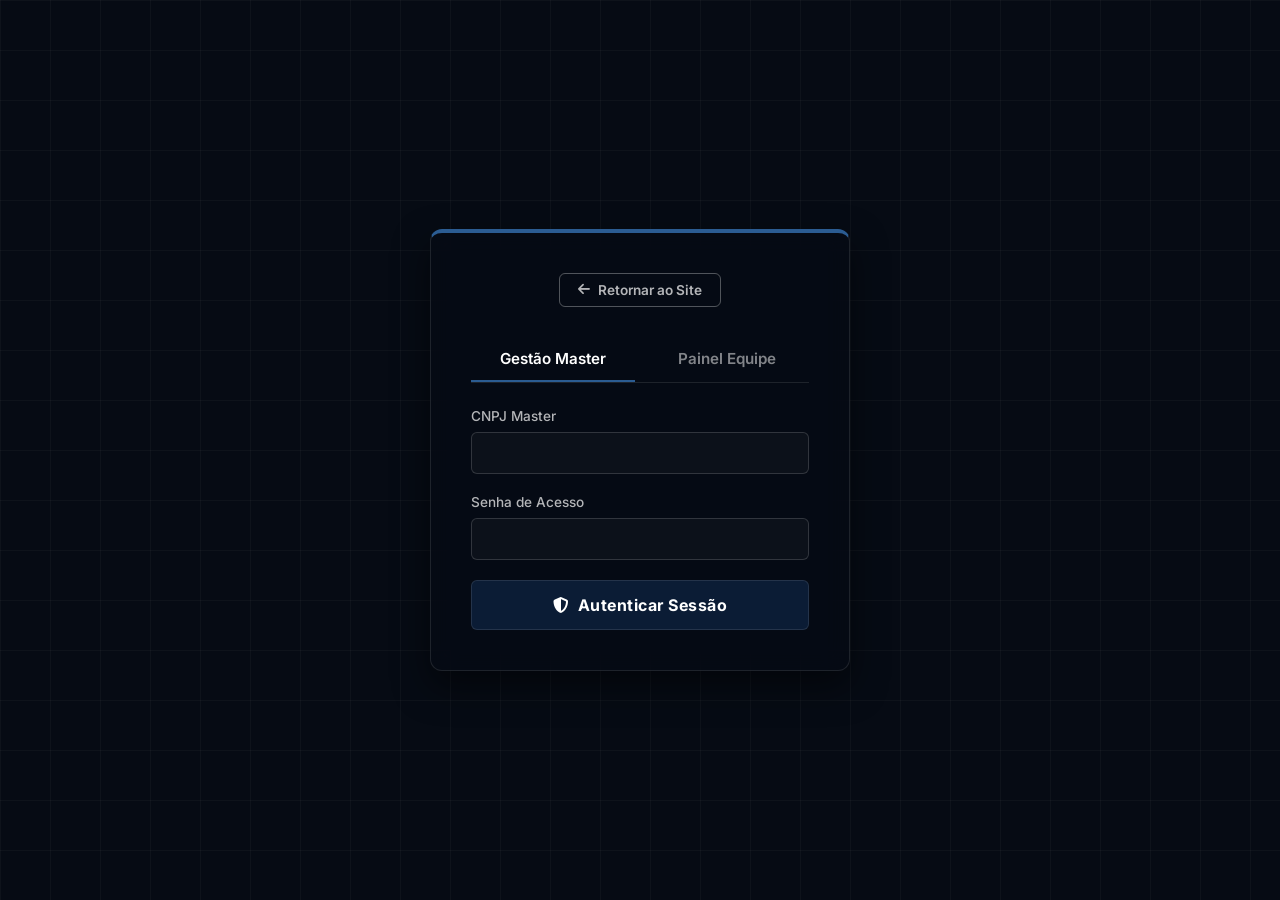
==== admin - Copia.html @ 4b3efcf8 "feat: atualização e blindagem por empresa_id" ====
<!DOCTYPE html>
<html lang="pt-BR">
<head>
    <meta charset="UTF-8">
    <meta name="viewport" content="width=device-width, initial-scale=1.0">
    <title>SaaS Callinfo Tecnologia - ERP Painel</title>
    
    
    <!-- Tipografia Corporativa -->
    <link rel="preconnect" href="https://fonts.googleapis.com">
    <link rel="preconnect" href="https://fonts.gstatic.com" crossorigin>
    <link href="https://fonts.googleapis.com/css2?family=Montserrat:wght@500;600;700&family=Inter:wght@400;500;600&display=swap" rel="stylesheet">
    <link rel="stylesheet" href="https://cdnjs.cloudflare.com/ajax/libs/font-awesome/6.4.0/css/all.min.css">
    
    <script>
        window.onerror = function(msg, url, line) {
            console.error("Erro Javascript (Linha " + line + "): " + msg);
        };
    </script>
    
    <script src="https://cdn.jsdelivr.net/npm/@supabase/supabase-js@2"></script>

    <style>
        :root { 
            /* Cores Padrão - Podem ser sobrescritas pelo Tema Master */
            --azul-profundo: #060b14; 
            --azul-marca: #0b1c35; 
            --azul-sutil: #2b5c92; 
            --fundo-site: #f4f7f6; 
            --texto-principal: #1e293b;
            --texto-secundario: #64748b;
            --borda: 1px solid rgba(11, 28, 53, 0.1);
            --sucesso: #10b981;
            --erro: #ef4444;
            --transicao: all 0.3s ease;
        }
        
        * { margin: 0; padding: 0; box-sizing: border-box; font-family: 'Inter', sans-serif; }
        body { background-color: var(--fundo-site); color: var(--texto-principal); height: 100vh; overflow: hidden; }
        h1, h2, h3, h4, .menu-abas button { font-family: 'Montserrat', sans-serif; }

        /* ================= MOUSE PERSONALIZADO ================= */
        body { cursor: url('data:image/svg+xml;utf8,<svg xmlns="http://www.w3.org/2000/svg" width="20" height="20" viewBox="0 0 24 24" fill="%230b1c35" stroke="%23ffffff" stroke-width="1.5" stroke-linecap="round" stroke-linejoin="round"><path d="M13 2L3 14h9l-1 8 10-12h-9l1-8z"/></svg>'), auto; }
        a, button, select, input[type="file"], .item-lista, .kanban-card, .obra-header, .section-header, .drop-zone, input[type="checkbox"], input[type="radio"], input[type="range"]::-webkit-slider-thumb { cursor: url('data:image/svg+xml;utf8,<svg xmlns="http://www.w3.org/2000/svg" width="20" height="20" viewBox="0 0 24 24" fill="%232b5c92" stroke="%23ffffff" stroke-width="1.5" stroke-linecap="round" stroke-linejoin="round"><path d="M13 2L3 14h9l-1 8 10-12h-9l1-8z"/></svg>'), pointer !important; }

        /* ================= TELA DE LOGIN ================= */
        #telaLogin { display: flex; justify-content: center; align-items: center; height: 100vh; width: 100vw; position: relative; overflow: hidden; background-color: var(--azul-profundo); }
        .global-bg { position: absolute; top: 0; left: 0; width: 100%; height: 100%; background-image: url('https://images.unsplash.com/photo-1581092160562-40aa08e78837?q=80&w=2070&auto=format&fit=crop'); background-size: cover; background-position: center; opacity: 0.18; mix-blend-mode: luminosity; z-index: 1; }
        .circuit-overlay { position: absolute; top: 0; left: 0; width: 100%; height: 100%; pointer-events: none; z-index: 2; background-image: linear-gradient(rgba(255, 255, 255, 0.03) 1px, transparent 1px), linear-gradient(90deg, rgba(255, 255, 255, 0.03) 1px, transparent 1px); background-size: 50px 50px; }
        .login-container { background: rgba(6, 11, 20, 0.85); backdrop-filter: blur(12px); -webkit-backdrop-filter: blur(12px); padding: 40px; border-radius: 12px; border-top: 4px solid var(--azul-sutil); width: 100%; max-width: 420px; text-align: center; color: #fff; box-shadow: 0 15px 35px rgba(0,0,0,0.5); z-index: 10; border-left: 1px solid rgba(255,255,255,0.1); border-right: 1px solid rgba(255,255,255,0.1); border-bottom: 1px solid rgba(255,255,255,0.1); }
        .tipo-acesso { display: flex; gap: 10px; margin-bottom: 25px; border-bottom: 1px solid rgba(255,255,255,0.1); }
        .tipo-acesso button { flex: 1; padding: 12px; border: none; background: transparent; color: rgba(255,255,255,0.5); cursor: pointer; font-weight: 600; transition: var(--transicao); font-size: 0.95rem; border-bottom: 2px solid transparent; }
        .tipo-acesso button:hover { color: #fff; }
        .tipo-acesso button.ativo { color: #fff; border-bottom-color: var(--azul-sutil); }
        .input-group { margin-bottom: 20px; text-align: left; }
        .input-group label { display: block; margin-bottom: 8px; font-size: 0.85rem; color: rgba(255,255,255,0.7); font-weight: 500;}
        .input-group input { width: 100%; padding: 12px 15px; border-radius: 6px; border: 1px solid rgba(255,255,255,0.15); background: rgba(255,255,255,0.03); color: #fff; transition: var(--transicao); }
        .input-group input:focus { outline: none; border-color: var(--azul-sutil); background: rgba(255,255,255,0.08); box-shadow: 0 0 0 3px rgba(43, 92, 146, 0.2); }
        .btn-entrar { width: 100%; padding: 14px; background: var(--azul-marca); color: #fff; border: 1px solid rgba(255,255,255,0.1); border-radius: 6px; font-weight: 700; cursor: pointer; transition: var(--transicao); display: flex; justify-content: center; align-items: center; gap: 8px; font-size: 1rem; letter-spacing: 0.5px;}
        .btn-entrar:hover { background: var(--azul-sutil); transform: translateY(-2px); box-shadow: 0 6px 20px rgba(43, 92, 146, 0.3); }
        #mensagemErroLogin { color: #fca5a5; font-size: 0.9rem; margin-top: 15px; display: none; font-weight: 600; background: rgba(239, 68, 68, 0.1); padding: 10px; border-radius: 6px; border: 1px solid rgba(239, 68, 68, 0.2); }

        /* ================= SIDEBAR PREMIUM VERTICAL ================= */
        #telaPainel { display: none; height: 100vh; width: 100vw; background-color: var(--fundo-site); }
        aside { width: 320px; background: var(--azul-marca); color: #fff; display: flex; flex-direction: column; z-index: 10; box-shadow: 4px 0 15px rgba(0,0,0,0.05); transition: width 0.3s ease; position: relative; overflow-y: auto; overflow-x: hidden; }
        #sidebarAdmin.encolhida { width: 60px !important; padding: 20px 5px !important; }
        #sidebarAdmin.encolhida .logo-area img, #sidebarAdmin.encolhida .logo-area p, #sidebarAdmin.encolhida .logo-area button, #sidebarAdmin.encolhida .txt-menu, #sidebarAdmin.encolhida .btn-sair-admin span { display: none !important; }
        #sidebarAdmin.encolhida .item-menu { padding: 12px; justify-content: center; }
        #btnToggleSidebar { position: absolute; top: 15px; right: -15px; background: var(--azul-sutil); color: #fff; border: none; border-radius: 50%; width: 30px; height: 30px; cursor: pointer; z-index: 1000; display: flex; justify-content: center; align-items: center; box-shadow: 0 2px 5px rgba(0,0,0,0.2); transition: var(--transicao); }
        #btnToggleSidebar:hover { background: var(--azul-profundo); transform: scale(1.1); }
        
        .logo-area { padding: 30px 20px 20px 20px; text-align: center; border-bottom: 1px solid rgba(255,255,255,0.05); }
        .menu-abas { display: flex; flex-direction: column; gap: 8px; padding: 20px 15px; background: transparent; flex: 1; }
        .item-menu { display: flex; flex-direction: row; align-items: center; justify-content: flex-start; gap: 15px; padding: 12px 18px; color: rgba(255,255,255,0.6); background: transparent; border-radius: 8px; border: none; font-weight: 500; font-size: 0.9rem; text-decoration: none; transition: all 0.3s ease; cursor: pointer;}
        .item-menu i { font-size: 1.2rem; width: 25px; text-align: center; }
        .item-menu:hover { color: #fff; background: rgba(255,255,255,0.05); transform: translateX(5px); }
        .item-menu.ativa { color: #fff; background: linear-gradient(90deg, rgba(6, 182, 212, 0.1) 0%, transparent 100%); border-left: 4px solid #06b6d4; border-radius: 0 8px 8px 0; }
        
        .rodape-aside { padding: 20px 15px; border-top: 1px solid rgba(255,255,255,0.05); text-align: center; }
        .btn-sair-admin { background: rgba(239, 68, 68, 0.1); border: 1px solid rgba(239, 68, 68, 0.2); color: #fca5a5; padding: 10px 15px; font-size: 0.85rem; border-radius: 8px; transition: var(--transicao); font-weight: 600; width: 100%; display: flex; justify-content: center; align-items: center; gap: 8px; cursor: pointer; }
        .btn-sair-admin:hover { background: var(--erro); color: #fff; border-color: var(--erro); }

        /* ================= CONTEÚDO PRINCIPAL ================= */
        main { transition: margin-left 0.3s ease; flex: 1; padding: 25px; overflow-y: auto; display: flex; flex-direction: column; background: var(--fundo-site); }
        main.expandido { margin-left: 0px !important; width: calc(100% - 60px) !important; }
        .painel-conteudo { display: none; max-width: 100%; margin: 0 auto; width: 100%; animation: fadeIn 0.4s ease; }
        .card-box { background: #fff; border: var(--borda); border-radius: 8px; padding: 25px; margin-bottom: 25px; box-shadow: 0 4px 10px rgba(0,0,0,0.02); }
        .card-accordion { background: #fff; border: var(--borda); border-radius: 8px; margin-bottom: 15px; box-shadow: 0 4px 10px rgba(0,0,0,0.02); overflow: hidden; transition: var(--transicao); }
        .section-header { padding: 18px 20px; display: flex; justify-content: space-between; align-items: center; background: #fff; transition: var(--transicao); }
        .section-header:hover { background: #f8fafc; }
        .section-content { padding: 0 20px 20px 20px; display: none; border-top: 1px solid #e2e8f0; margin-top: 5px; padding-top: 20px; }
        .form-group { margin-bottom: 15px; }
        .form-group label { display: block; font-weight: 600; color: var(--azul-marca); margin-bottom: 5px; font-size: 0.85rem; }
        .form-group input, .form-group select, .form-group textarea { width: 100%; padding: 10px; border: 1px solid #cbd5e1; border-radius: 6px; font-size: 0.9rem; background: #f8fafc; transition: var(--transicao); }
        .form-group input:focus, .form-group select:focus, .form-group textarea:focus { border-color: var(--azul-sutil); outline: none; background: #fff; box-shadow: 0 0 0 3px rgba(43,92,146,0.1); }
        .btn-acao { background: var(--azul-marca); color: #fff; border: none; padding: 8px 14px; border-radius: 6px; font-weight: 600; display: inline-flex; align-items: center; justify-content: center; gap: 6px; transition: var(--transicao); font-size: 0.85rem; cursor: pointer; }
        .btn-acao:hover { background: var(--azul-sutil); transform: translateY(-1px); box-shadow: 0 3px 8px rgba(43,92,146,0.2); }
        .linha-form { display: flex; gap: 15px; }
        .linha-form .form-group { flex: 1; }
        .btn-novo-cliente { background: var(--sucesso); width: auto; border: none; padding: 10px 20px; color: #fff; font-weight: 600; font-size: 0.9rem; border-radius: 6px; transition: var(--transicao); display: flex; justify-content: center; align-items: center; gap: 8px; cursor: pointer; }
        .btn-novo-cliente:hover { background: #059669; transform: translateY(-2px); box-shadow: 0 4px 10px rgba(16,185,129,0.2); }

        /* ================= TELA INICIAL SAAS ================= */
        .saas-hero { background: linear-gradient(135deg, #060b14 0%, #0b1c35 100%), linear-gradient(rgba(6, 182, 212, 0.03) 1px, transparent 1px), linear-gradient(90deg, rgba(6, 182, 212, 0.03) 1px, transparent 1px); background-size: 100% 100%, 40px 40px, 40px 40px; border-radius: 12px; padding: 70px 20px; text-align: center; position: relative; overflow: hidden; box-shadow: 0 15px 40px rgba(0,0,0,0.4); border: 1px solid rgba(255, 255, 255, 0.05); }
        .circuit-container { display: flex; align-items: center; justify-content: center; gap: 15px; margin-bottom: 40px; flex-wrap: wrap; }
        .marca-box { background: rgba(255, 255, 255, 0.015); border: 1px solid rgba(255, 255, 255, 0.08); padding: 35px 20px; border-radius: 16px; color: #fff; width: 240px; z-index: 2; backdrop-filter: blur(15px); -webkit-backdrop-filter: blur(15px); box-shadow: 0 8px 32px 0 rgba(0, 0, 0, 0.2); transition: all 0.4s cubic-bezier(0.175, 0.885, 0.32, 1.275); }
        .marca-box:hover { transform: translateY(-8px) scale(1.02); background: rgba(255, 255, 255, 0.03); border-color: rgba(255, 255, 255, 0.15); }
        .marca-callinfo { background: rgba(6, 182, 212, 0.02); border-color: rgba(6, 182, 212, 0.15); box-shadow: 0 8px 32px 0 rgba(6, 182, 212, 0.1); }
        .marca-callinfo:hover { box-shadow: 0 12px 40px 0 rgba(6, 182, 212, 0.25); border-color: rgba(6, 182, 212, 0.4); }
        .logo-animada { transition: transform 0.4s ease, filter 0.4s ease; }
        .marca-box:hover .logo-animada { transform: scale(1.1); }
        .conexoes { position: relative; width: 180px; height: 80px; display: flex; flex-direction: column; justify-content: space-evenly; }
        .linha-circuito { width: 100%; height: 1px; background: rgba(6, 182, 212, 0.1); position: relative; }
        .linha-circuito::after { content: ''; position: absolute; top: -1px; left: -50px; width: 60px; height: 3px; background: linear-gradient(90deg, transparent, #06b6d4, #fff); border-radius: 50%; animation: circuitoMove 2s infinite linear; box-shadow: 0 0 12px 2px rgba(6, 182, 212, 0.9); z-index: 1; }
        .linha-circuito:nth-child(1)::after { animation-duration: 2.2s; animation-delay: 0s; }
        .linha-circuito:nth-child(2)::after { animation-duration: 1.7s; animation-delay: 0.8s; }
        .linha-circuito:nth-child(3)::after { animation-duration: 2.6s; animation-delay: 1.3s; }
        .linha-circuito:nth-child(4)::after { animation-duration: 2.2s; animation-delay: 0.3s; }
        .linha-circuito:nth-child(5)::after { animation-duration: 1.7s; animation-delay: 0.5s; }
        .linha-circuito:nth-child(6)::after { animation-duration: 2.6s; animation-delay: 1.0s; }
        @keyframes circuitoMove { 0% { left: -80px; opacity: 0; } 10% { opacity: 1; } 90% { opacity: 1; } 100% { left: 100%; opacity: 0; } }
        .saas-title { color: white; font-size: 2.2rem; margin-top: 25px; font-weight: 700; letter-spacing: -0.5px; text-shadow: 0 4px 15px rgba(0,0,0,0.5); }
        .saas-subtitle { color: #94a3b8; font-size: 1.1rem; margin-top: 15px; max-width: 600px; margin-inline: auto; line-height: 1.6; }

        /* ================= MÓDULOS & TILES ================= */
        .painel-modulos { display: none; max-width: 1200px; margin: 0 auto; width: 100%; animation: fadeIn 0.4s ease; }
        .titulo-modulo { color: var(--azul-marca); font-size: 1.5rem; margin-bottom: 25px; border-bottom: 2px solid #e2e8f0; padding-bottom: 10px; display: flex; align-items: center; gap: 10px; }
        .grid-tiles { display: grid; grid-template-columns: repeat(auto-fill, minmax(250px, 1fr)); gap: 20px; }
        .tile-btn { background: linear-gradient(145deg, #ffffff, #f8fafc); border: 1px solid #cbd5e1; border-radius: 12px; padding: 30px 20px; display: flex; flex-direction: column; align-items: center; justify-content: center; text-align: center; gap: 15px; cursor: pointer; transition: all 0.3s cubic-bezier(0.25, 0.8, 0.25, 1); box-shadow: 0 4px 6px rgba(0,0,0,0.02); text-decoration: none; color: var(--texto-principal); }
        .tile-btn:hover { transform: translateY(-5px); box-shadow: 0 10px 20px rgba(11, 28, 53, 0.1); border-color: var(--azul-sutil); background: #fff; }
        .tile-icone { width: 60px; height: 60px; background: rgba(43, 92, 146, 0.1); color: var(--azul-marca); border-radius: 16px; display: flex; align-items: center; justify-content: center; font-size: 2rem; transition: var(--transicao); }
        .tile-btn:hover .tile-icone { background: var(--azul-marca); color: #fff; transform: scale(1.1); }
        .tile-titulo { font-size: 1.05rem; font-weight: 700; color: var(--azul-marca); margin-bottom: 5px; }
        .tile-desc { font-size: 0.8rem; color: var(--texto-secundario); font-weight: 500; line-height: 1.3; }
        
        .toolbar-pesquisa { display: flex; gap: 15px; background: #fff; padding: 20px; border-radius: 8px; border: var(--borda); margin-bottom: 20px; align-items: center; box-shadow: 0 2px 10px rgba(0,0,0,0.02); flex-wrap: wrap; }
        .toolbar-pesquisa input { flex: 1; min-width: 250px; padding: 12px 15px; border: 1px solid #cbd5e1; border-radius: 6px; font-size: 0.95rem; outline: none; transition: var(--transicao); }
        .toolbar-pesquisa input:focus { border-color: var(--azul-sutil); box-shadow: 0 0 0 3px rgba(43,92,146,0.1); }
        .item-cliente-central:hover { transform: translateY(-3px); box-shadow: 0 6px 15px rgba(0,0,0,0.05); }

        /* ================= PCP KANBAN OTIMIZADO ================= */
        .pcp-toolbar { display: flex; justify-content: space-between; align-items: center; margin-bottom: 15px; flex-wrap: wrap; gap: 10px; }
        .board-pcp { display: flex; gap: 12px; overflow-x: auto; padding-bottom: 15px; min-height: 72vh; justify-content: space-between; }
        .coluna-pcp { background: rgba(0,0,0,0.02); border: 2px dashed #cbd5e1; border-radius: 6px; flex: 1; min-width: 200px; max-width: 250px; display: flex; flex-direction: column; transition: var(--transicao); }
        .coluna-pcp.drag-over { background: rgba(43, 92, 146, 0.08); border-color: var(--azul-sutil); }
        .coluna-header { padding: 10px 12px; font-weight: 700; text-align: center; border-bottom: 2px solid #cbd5e1; font-size: 0.85rem; display: flex; justify-content: space-between; align-items: center; background: #fff; border-radius: 6px 6px 0 0; }
        .coluna-body { padding: 10px; flex: 1; display: flex; flex-direction: column; gap: 8px; overflow-y: auto; }
        .card-op { background: #fff; border: 1px solid #e2e8f0; border-left: 4px solid var(--azul-marca); padding: 10px 12px; border-radius: 6px; box-shadow: 0 2px 4px rgba(0,0,0,0.03); cursor: grab; transition: transform 0.2s, box-shadow 0.2s; }
        .card-op:hover { transform: translateY(-2px); box-shadow: 0 4px 8px rgba(0,0,0,0.08); }
        .card-op:active { cursor: grabbing; transform: scale(1.02); }
        .card-op h5 { color: var(--azul-marca); font-size: 0.88rem; margin-bottom: 4px; line-height: 1.2; }
        .card-op p { font-size: 0.75rem; color: var(--texto-secundario); margin-bottom: 3px; display: flex; align-items: center; gap: 5px; }
        
        /* MODO TV */
        body.modo-tv-ativo aside { display: none !important; }
        body.modo-tv-ativo main { margin-left: 0 !important; width: 100% !important; padding: 15px !important; background: #0b1329 !important; color: #fff !important; }
        body.modo-tv-ativo .board-pcp { min-height: 88vh; }
        body.modo-tv-ativo h2, body.modo-tv-ativo p { color: #f8fafc !important; }
        body.modo-tv-ativo .coluna-pcp { background: rgba(255,255,255,0.03); border-color: rgba(255,255,255,0.12); }
        body.modo-tv-ativo .coluna-header { color: #fff; background: #131f3d; border-bottom-color: rgba(255,255,255,0.2); }
        body.modo-tv-ativo .card-op { background: #1e293b; border-color: #334155; }
        body.modo-tv-ativo .card-op h5 { color: #fff; }
        body.modo-tv-ativo .card-op p { color: #94a3b8; }

        /* DASHBOARD KANBAN GENÉRICO */
        .filtro-kanban-box { background: #fff; border: var(--borda); padding: 15px; border-radius: 8px; display: flex; gap: 15px; margin-top: 12px; margin-bottom: 20px; flex-wrap: wrap; box-shadow: 0 2px 5px rgba(0,0,0,0.02); }
        .kanban-board { display: flex; gap: 20px; flex: 1; overflow-x: auto; padding-bottom: 15px; }
        .kanban-col { background: #f8fafc; border-radius: 8px; width: 32%; min-width: 280px; display: flex; flex-direction: column; border: var(--borda); }
        .kanban-header { padding: 12px; font-weight: 700; border-radius: 8px 8px 0 0; text-align: center; font-size: 0.95rem; display: flex; justify-content: center; align-items: center; gap: 8px; }
        .col-orcamento .kanban-header { background: #e2e8f0; color: var(--texto-secundario); border-bottom: 2px solid #cbd5e1; }
        .col-andamento .kanban-header { background: rgba(43, 92, 146, 0.1); color: var(--azul-sutil); border-bottom: 2px solid var(--azul-sutil); }
        .col-concluido .kanban-header { background: rgba(16, 185, 129, 0.1); color: var(--sucesso); border-bottom: 2px solid var(--sucesso); }
        .kanban-body { padding: 12px; flex: 1; overflow-y: auto; display: flex; flex-direction: column; gap: 10px; }
        .kanban-card { background: #fff; border-radius: 6px; padding: 14px; box-shadow: 0 2px 4px rgba(0,0,0,0.04); border: var(--borda); transition: var(--transicao); border-left: 3px solid transparent; }
        .kanban-card:hover { transform: translateY(-2px); box-shadow: 0 4px 8px rgba(0,0,0,0.08); }
        .col-orcamento .kanban-card:hover { border-left-color: #94a3b8; }
        .col-andamento .kanban-card:hover { border-left-color: var(--azul-sutil); }
        .col-concluido .kanban-card:hover { border-left-color: var(--sucesso); }
        .kanban-card h4 { color: var(--azul-marca); font-size: 0.95rem; margin-bottom: 6px; line-height: 1.3; }
        .kanban-card p { font-size: 0.8rem; color: var(--texto-secundario); margin-bottom: 10px; font-weight: 500; }
        .progress-bar-bg { background: #e2e8f0; border-radius: 10px; height: 5px; width: 100%; overflow: hidden; }
        .progress-bar-fill { height: 100%; border-radius: 10px; transition: width 0.5s ease; }
        .col-andamento .progress-bar-fill { background: linear-gradient(90deg, var(--azul-sutil), var(--azul-marca)); }
        .col-concluido .progress-bar-fill { background: var(--sucesso); }

        /* OUTROS ELEMENTOS */
        .doc-card { border: var(--borda); padding: 14px; border-radius: 8px; display: flex; justify-content: space-between; align-items: center; background: #fff; margin-bottom: 10px; transition: var(--transicao); }
        .doc-card:hover { border-color: var(--azul-sutil); box-shadow: 0 4px 10px rgba(0,0,0,0.03); }
        .box-acoes-doc { display: flex; gap: 6px; align-items: center; }
        .btn-acao-doc { background: transparent; border: none; font-size: 1rem; transition: var(--transicao); padding: 8px; border-radius: 6px; display: flex; align-items: center; justify-content: center; }
        .btn-wpp { color: #25D366; background: rgba(37, 211, 102, 0.1); }
        .btn-edit { color: var(--azul-sutil); background: rgba(43, 92, 146, 0.1); }
        .btn-del { color: var(--erro); background: rgba(239, 68, 68, 0.1); }
        .drop-zone { border: 2px dashed #cbd5e1; border-radius: 8px; padding: 30px 15px; text-align: center; background-color: #f8fafc; transition: var(--transicao); position: relative; }
        .drop-zone:hover, .drop-zone.dragover { border-color: var(--azul-sutil); background-color: #f1f5f9; }
        .drop-zone input[type="file"] { position: absolute; width: 100%; height: 100%; top: 0; left: 0; opacity: 0; z-index: 10; cursor: pointer; }
        .nome-arquivo-drop { margin-top: 10px; font-weight: 600; color: var(--azul-marca); font-size: 0.85rem; }
        .ticket-card { background: #fff; border: var(--borda); border-radius: 8px; padding: 20px; margin-bottom: 12px; box-shadow: 0 2px 6px rgba(0,0,0,0.02); display: flex; justify-content: space-between; align-items: flex-start; transition: var(--transicao); }
        .ticket-card:hover { border-color: var(--azul-sutil); box-shadow: 0 4px 12px rgba(0,0,0,0.05); }
        .ticket-aberto { border-left: 4px solid var(--azul-sutil); }
        .ticket-respondido { border-left: 4px solid var(--sucesso); opacity: 0.9; }
        .badge-ticket { padding: 3px 10px; border-radius: 12px; font-size: 0.7rem; font-weight: 700; color: #fff; letter-spacing: 0.5px; text-transform: uppercase; }
        .obra-accordion { margin-bottom: 10px; border: var(--borda); border-radius: 6px; background: #fff; overflow: hidden; transition: var(--transicao); }
        .obra-header { padding: 14px 16px; display: flex; justify-content: space-between; align-items: center; background: #f8fafc; transition: var(--transicao); }
        .obra-header:hover { background: #f1f5f9; }
        .obra-header h4 { margin: 0; color: var(--azul-marca); font-size: 0.95rem; }
        .obra-header-right { display: flex; align-items: center; gap: 12px; color: var(--texto-secundario); font-weight: 600; font-size: 0.85rem; }
        .obra-content { padding: 20px; border-top: var(--borda); display: none; background: #fff; }
        input[type=range] { -webkit-appearance: none; width: 100%; background: transparent; }
        input[type=range]::-webkit-slider-thumb { -webkit-appearance: none; height: 18px; width: 18px; border-radius: 50%; background: var(--azul-marca); margin-top: -6px; box-shadow: 0 2px 4px rgba(0,0,0,0.2); transition: 0.2s; }
        input[type=range]::-webkit-slider-runnable-track { width: 100%; height: 6px; background: #e2e8f0; border-radius: 4px; }
        .check-permissao { display: flex; align-items: center; gap: 10px; padding: 8px 0; border-bottom: 1px dashed #cbd5e1; color: var(--texto-principal); font-size: 0.88rem; }
        .check-permissao input { width: 16px; height: 16px; accent-color: var(--azul-marca); }
        
        #toastNotificacao { position: fixed; bottom: 30px; right: -400px; background: #0f172a; color: #fff; padding: 16px 24px; border-radius: 8px; box-shadow: 0 10px 30px rgba(0,0,0,0.3); transition: right 0.5s cubic-bezier(0.68, -0.55, 0.265, 1.55); z-index: 9999; display: flex; align-items: center; gap: 15px; border-left: 4px solid var(--sucesso); font-weight: 500; font-size: 0.95rem; }
        #toastNotificacao.mostrar { right: 30px; }

        .checklist-item { background: #f8fafc; border: 1px solid #cbd5e1; border-radius: 8px; padding: 15px; margin-bottom: 12px; }
        .checklist-header { display: flex; justify-content: space-between; align-items: center; margin-bottom: 12px; border-bottom: 1px dashed #cbd5e1; padding-bottom: 10px; }
        .checklist-header h5 { color: var(--azul-marca); font-size: 1rem; margin: 0; }
        .checklist-status { padding: 6px 10px; border-radius: 6px; border: 1px solid #cbd5e1; outline: none; font-weight: 600; font-size: 0.85rem; }
        .checklist-status.pendente { background: #f1f5f9; color: var(--texto-secundario); }
        .checklist-status.andamento { background: rgba(43, 92, 146, 0.1); color: var(--azul-sutil); border-color: var(--azul-sutil); }
        .checklist-status.concluido { background: rgba(16, 185, 129, 0.1); color: var(--sucesso); border-color: var(--sucesso); }
        .checklist-datas-grid { display: grid; grid-template-columns: 1fr 1fr; gap: 15px; }
        .box-data { background: #fff; padding: 10px; border-radius: 6px; border: 1px solid #e2e8f0; }
        .box-data label { display: block; font-size: 0.75rem; color: var(--texto-secundario); font-weight: 700; margin-bottom: 5px; text-transform: uppercase; }
        .linha-data-input { display: flex; align-items: center; gap: 8px; margin-bottom: 5px; }
        .linha-data-input input[type="date"] { flex: 1; padding: 6px; border: 1px solid #cbd5e1; border-radius: 4px; font-size: 0.8rem; }
        .linha-data-input span { font-size: 0.75rem; font-weight: 600; width: 35px; color: var(--azul-marca); }

        @keyframes fadeIn { from { opacity: 0; transform: translateY(10px); } to { opacity: 1; transform: translateY(0); } }

        @media (max-width: 768px) {
            #telaPainel { flex-direction: column; }
            aside { width: 100% !important; height: auto; max-height: 50vh; z-index: 1000; box-shadow: 0 4px 15px rgba(0,0,0,0.1); }
            #sidebarAdmin.encolhida { height: 60px !important; width: 100% !important; padding: 10px 15px !important; flex-direction: row; align-items: center; justify-content: space-between; }
            #sidebarAdmin.encolhida .logo-area { display: block !important; padding: 0; border: none; text-align: left; }
            #sidebarAdmin.encolhida .logo-area img { max-width: 100px; margin: 0; }
            #sidebarAdmin.encolhida .menu-abas, #sidebarAdmin.encolhida .rodape-aside { display: none !important; }
            #btnToggleSidebar { top: 15px; right: 15px; transform: rotate(-90deg); }
            #sidebarAdmin.encolhida #btnToggleSidebar { transform: rotate(90deg); top: 15px; right: 15px; }
            main { padding: 15px !important; width: 100% !important; margin-left: 0 !important; }
            .section-header { flex-direction: column; align-items: flex-start; gap: 10px; padding: 12px; }
            .linha-form { flex-direction: column; gap: 10px; }
            .form-group { width: 100%; margin-bottom: 12px; }
            #boxAcoesAdmin { flex-direction: column; gap: 8px; margin-top: 15px; }
            #boxAcoesAdmin button, .btn-acao { width: 100%; justify-content: center; }
            .doc-card { flex-direction: column; align-items: flex-start; gap: 10px; }
            .box-acoes-doc { width: 100%; justify-content: space-between; margin-top: 8px; }
            .btn-acao-doc { flex: 1; padding: 10px; }
            .board-pcp { flex-direction: column; overflow-x: hidden; gap: 12px; }
            .coluna-pcp { width: 100%; max-width: 100%; min-width: 100%; }
            .kanban-board { flex-direction: column; overflow-x: hidden; gap: 12px; }
            .kanban-col { width: 100%; min-width: 100%; }
            .ticket-card { flex-direction: column; gap: 12px; }
            .ticket-card button { width: 100%; }
            .checklist-datas-grid { grid-template-columns: 1fr; }
            .checklist-header { flex-direction: column; align-items: flex-start; gap: 10px; }
            .checklist-status { width: 100%; }
        }
    </style>
</head>
<body>
    <!-- Caixa Flutuante de Erros -->
<div id="toastErroGlobal" style="position: fixed; top: 20px; right: 20px; background: #ef4444; color: #fff; padding: 12px 20px; border-radius: 6px; box-shadow: 0 4px 12px rgba(0,0,0,0.15); display: none; z-index: 9999; font-size: 0.9rem; align-items: center; gap: 10px; transition: opacity 0.3s ease;">
    <i class="fa-solid fa-triangle-exclamation" style="font-size: 1.1rem;"></i>
    <span id="textoErroGlobal">Ocorreu um erro.</span>
</div>

    <!-- ================= TELA DE LOGIN ================= -->
    <div id="telaLogin">
        <div class="global-bg"></div>
        <div class="circuit-overlay"></div>
        <div class="login-container">
            <div style="display: flex; flex-direction: column; align-items: center; gap: 15px; margin-bottom: 30px;">
 <!-- Logo dinâmica controlada pelo painel Master / Banco de Dados -->
<img id="logoTelaLogin" src="" alt="Logotipo SaaS" style="max-height: 50px; display: none; margin: 0 auto 15px auto;">

<a href="index.html" style="background-color: transparent; border: 1px solid rgba(255,255,255,0.3); color: rgba(255,255,255,0.7); padding: 8px 18px; text-decoration: none; border-radius: 6px; font-size: 0.85rem; font-weight: 600; display: inline-flex; align-items: center; gap: 8px; transition: var(--transicao);" onmouseover="this.style.borderColor='var(--branco)'; this.style.color='var(--branco)';" onmouseout="this.style.borderColor='rgba(255,255,255,0.3)'; this.style.color='rgba(255,255,255,0.7)';">
    <i class="fa-solid fa-arrow-left"></i> Retornar ao Site
</a>
            </div>
            
            <div class="tipo-acesso">
                <button type="button" id="btnAcessoMestre" class="ativo" onclick="mudarModoLogin('mestre')">Gestão Master</button>
                <button type="button" id="btnAcessoEquipe" onclick="mudarModoLogin('equipe')">Painel Equipe</button>
            </div>
            
            <form id="formLogin">
                <div class="input-group" id="grupoIdentificador">
                    <label id="labelIdentificador">CNPJ Master</label>
                    <input type="text" id="inputIdentificador" required autocomplete="off">
                </div>
                <div class="input-group">
                    <label>Senha de Acesso</label>
                    <input type="password" id="inputSenha" required>
                </div>
                <button type="submit" class="btn-entrar"><i class="fa-solid fa-shield-halved"></i> Autenticar Sessão</button>
                <div id="mensagemErroLogin"><i class="fa-solid fa-triangle-exclamation"></i> Acesso negado. Credenciais inválidas.</div>
            </form>
        </div>
    </div>

    <!-- ================= PAINEL ADMIN GERAL ================= -->
    <div id="telaPainel">
        <!-- BARRA LATERAL VERTICAL PREMIUM -->
        <aside id="sidebarAdmin">
            <button id="btnToggleSidebar">
                <i class="fa-solid fa-chevron-left" id="iconeToggle"></i>
            </button>

           <div class="logo-area" style="text-align: center; padding: 15px 10px;">
    <!-- Logo centralizada -->
    <a href="#" style="text-decoration: none; display: inline-block;" onclick="abrirModulo('inicio')">
        <img src="" alt="Admin SaaS" id="logoTopoSidebar" style="max-width: 140px; max-height: 50px; object-fit: contain;  display: none; margin: 0 auto;">
    </a>
    
    <!-- Razão Social e CNPJ centralizados abaixo -->
    <div style="margin-top: 10px; line-height: 1.3;">
        <span id="razaoSocialSidebar" style="display: block; font-size: 0.85rem; font-weight: 700; color: #fff;">Carregando...</span>
        <span id="cnpjSidebar" style="display: block; font-size: 0.75rem; color: rgba(255,255,255,0.7); margin-top: 3px;"></span>
    </div>
</div>
            
            <div class="menu-abas">
                <a href="#" class="item-menu ativa" id="abaInicio" onclick="abrirModulo('inicio')">
                    <i class="fa-solid fa-house"></i>
                    <span class="txt-menu">Início</span>
                </a>
                <a href="#" class="item-menu" id="abaCadastros" onclick="abrirModulo('cadastros')">
                    <i class="fa-solid fa-folder-tree"></i>
                    <span class="txt-menu">Cadastros</span>
                </a>
                <a href="#" class="item-menu" id="abaOperacional" onclick="abrirModulo('operacional')">
                    <i class="fa-solid fa-industry"></i>
                    <span class="txt-menu">Operacional</span>
                </a>
                
                <!-- NOVOS MÓDULOS -->
                <a href="#" class="item-menu" id="abaVendas" onclick="abrirModulo('vendas')">
                    <i class="fa-solid fa-cart-shopping"></i>
                    <span class="txt-menu">Vendas</span>
                </a>
                <a href="#" class="item-menu" id="abaCompras" onclick="abrirModulo('compras')">
                    <i class="fa-solid fa-bag-shopping"></i>
                    <span class="txt-menu">Compras</span>
                </a>
                <a href="#" class="item-menu" id="abaFinanceiro" onclick="abrirModulo('financeiro')">
                    <i class="fa-solid fa-sack-dollar"></i>
                    <span class="txt-menu">Financeiro</span>
                </a>
                <a href="#" class="item-menu" id="abaRelatorios" onclick="abrirModulo('relatorios')">
                    <i class="fa-solid fa-chart-pie"></i>
                    <span class="txt-menu">Relatórios</span>
                </a>
                <a href="#" class="item-menu" id="abaAtendimento" onclick="abrirModulo('atendimento')">
                    <i class="fa-solid fa-headset"></i>
                    <span class="txt-menu">Atendimento ao cliente</span>
                </a>
                <!-- FIM NOVOS MÓDULOS -->
                <a href="#" class="item-menu" id="abaSistema" onclick="abrirModulo('sistema')">
                    <i class="fa-solid fa-gear"></i>
                    <span class="txt-menu">Sistema</span>
                </a>
            </div>
            
            <div class="rodape-aside">
                <button type="button" class="btn-sair-admin" onclick="sair()">
                    <i class="fa-solid fa-power-off"></i> <span>Encerrar Sessão</span>
                </button>
            </div>
        </aside>

        <!-- ÁREA PRINCIPAL DE CONTEÚDO (MAIN) -->
        <main>
            
            <!-- 0. PAINEL INÍCIO (SAAS DASHBOARD) -->
            <div id="painelInicio" class="painel-conteudo" style="display: block;">
                <div class="saas-hero">
                    <div class="circuit-container">
                        <div class="marca-box marca-callinfo">
                            <img src="public/SAAS.png" alt="Callinfo" class="logo-animada" style="max-height: 170px; margin-bottom: 15px; filter: drop-shadow(0 0 8px rgba(6, 182, 212, 0.6));">
                            <h3 style="margin:0; font-size:0.9rem;" id="tituloSoftware">Software Integrado</h3>
                            <p style="font-size: 1.1rem; color: #06b6d4; margin-top: 16px; font-weight: 600;"></p>
                        </div>
                        <div class="conexoes">
                            <div class="linha-circuito"></div>
                            <div class="linha-circuito"></div>
                            <div class="linha-circuito"></div>
                            <div class="linha-circuito"></div>
                            <div class="linha-circuito"></div>
                            <div class="linha-circuito"></div>
                        </div>
                     <div class="marca-box" id="boxTenantSaaS" style="text-align: center; padding: 15px 10px;">
    <!-- Logo controlada com tamanho máximo estrito para não estourar o layout -->
    <img src="" alt="Empresa Cliente" id="logoSidebarAdmin" class="logo-animada" style="max-width: 100%; max-height: 70px; width: auto; height: auto; object-fit: contain; margin-bottom: 15px; filter: drop-shadow(0 0 8px rgba(255, 255, 255, 0.3)); display: none; margin-left: auto; margin-right: auto;">
    
    <h3 style="margin:0; font-size:1.3rem;" id="nomeEmpresaSaaS">Sua Empresa</h3>
    <p style="font-size: 0.8rem; color: #94a3b8; margin-top: 5px; font-weight: 600;" id="nichoEmpresaSaaS">Gestão Corporativa</p>
</div>
                    </div>
                    
                    <h1 class="saas-title">Bem-vindo ao seu Workspace Inteligente</h1>
                    <p class="saas-subtitle">Potência, automação e gestão em tempo real. Tudo desenvolvido pela <strong>Callinfo Tecnologia</strong> para escalar a performance das suas operações.</p>
                    <p class="saas-subtitle">Acesse os módulos do sistema através do menu lateral e explore as funcionalidades disponíveis para otimizar seus processos internos.</p>
                    <p class="saas-subtitle">Para suporte ou dúvidas, entre em contato com nossa equipe de atendimento.</p> 
                    <div style="margin-top: 30px;">
                        <a href="https://wa.me/5522981063696" target="_blank" style="display: inline-flex; align-items: center; gap: 10px; background-color: #25D366; color: white; padding: 14px 28px; border-radius: 8px; text-decoration: none; font-weight: 600; font-size: 1.05rem; transition: all 0.3s ease; box-shadow: 0 4px 15px rgba(37, 211, 102, 0.2);" onmouseover="this.style.transform='translateY(-3px)'; this.style.boxShadow='0 8px 25px rgba(37, 211, 102, 0.4)';" onmouseout="this.style.transform='translateY(0)'; this.style.boxShadow='0 4px 15px rgba(37, 211, 102, 0.2)';">
                            <i class="fa-brands fa-whatsapp" style="font-size: 1.4rem;"></i> Falar com o Suporte
                        </a>
                    </div>
                    
                </div>
            </div>

            <!-- MÓDULO: CADASTROS -->
            <div id="moduloCadastros" class="painel-modulos">
                <h2 class="titulo-modulo"><i class="fa-solid fa-folder-tree"></i> Módulo de Cadastros</h2>
                <div class="grid-tiles">
                    <div class="tile-btn" onclick="abrirTelaAcao('gestaoClientes')">
                        <div class="tile-icone"><i class="fa-solid fa-users"></i></div>
                        <div>
                            <div class="tile-titulo">Pessoas / Clientes</div>
                            <div class="tile-desc">Gestão de empresas, contatos e endereços</div>
                        </div>
                    </div>
                    <!-- NOVO: PRODUTOS -->
                    <div class="tile-btn" onclick="abrirTelaAcao('gestaoProdutos')">
                        <div class="tile-icone"><i class="fa-solid fa-box-open"></i></div>
                        <div>
                            <div class="tile-titulo">Produtos e Serviços</div>
                            <div class="tile-desc">Insumos, Margem Markup e Elétrica</div>
                        </div>
                    </div>
                    <div class="tile-btn" onclick="abrirTelaAcao('gestaoEquipe')">
                        <div class="tile-icone"><i class="fa-solid fa-user-shield"></i></div>
                        <div>
                            <div class="tile-titulo">Equipe Interna</div>
                            <div class="tile-desc">Usuários, engenheiros e permissões</div>
                        </div>
                    </div>
                </div>
            </div>

          <!-- MÓDULO: OPERACIONAL -->
            <div id="moduloOperacional" class="painel-modulos">
                <h2 class="titulo-modulo"><i class="fa-solid fa-industry"></i> Módulo Operacional</h2>
                <div class="grid-tiles">
                    <!-- Botões que já existiam -->
                    <div class="tile-btn" onclick="abrirTelaAcao('fabricaPcp')">
                        <div class="tile-icone"><i class="fa-solid fa-boxes-stacked"></i></div>
                        <div>
                            <div class="tile-titulo">Chão de Fábrica (PCP)</div>
                            <div class="tile-desc">Gestão Kanban e etapas de montagem</div>
                        </div>
                    </div>
                    <div class="tile-btn" onclick="abrirTelaAcao('dashboardGeral')">
                        <div class="tile-icone"><i class="fa-solid fa-chart-gantt"></i></div>
                        <div>
                            <div class="tile-titulo">Status de Projetos</div>
                            <div class="tile-desc">Visão global e andamento das obras</div>
                        </div>
                    </div>
                    
                    <!-- NOVO BOTÃO: ETAPAS DO KANBAN -->
                    <div class="tile-btn" onclick="abrirModalConfigPCP()">
                        <div class="tile-icone"><i class="fa-solid fa-gears" style="color: #64748b;"></i></div>
                        <div>
                            <div class="tile-titulo">Etapas do Kanban</div>
                            <div class="tile-desc">Personalizar colunas e fluxo do PCP</div>
                        </div>
                    </div>
                    
                    <!-- NOVO BOTÃO: PROCESSOS DE MONTAGEM -->
                    <div class="tile-btn" onclick="abrirModalConfigProcessos()">
                        <div class="tile-icone"><i class="fa-solid fa-list-check" style="color: #64748b;"></i></div>
                        <div>
                            <div class="tile-titulo">Processos (Checklists)</div>
                            <div class="tile-desc">Configurar categorias e itens padrão</div>
                        </div>
                    </div>
                </div>
            </div>

            <!-- NOVOS MÓDULOS DE EXPANSAO (Vendas, Compras, Financeiro, Relatórios) -->
            <div id="moduloVendas" class="painel-modulos">
                <h2 class="titulo-modulo"><i class="fa-solid fa-cart-shopping"></i> Módulo de Vendas</h2>
                <div class="grid-tiles">
                    <div class="tile-btn">
                        <div class="tile-icone"><i class="fa-solid fa-file-invoice"></i></div>
                        <div>
                            <div class="tile-titulo">Orçamentos</div>
                            <div class="tile-desc">Elaboração de propostas comerciais</div>
                        </div>
                    </div>
                    <div class="tile-btn">
                        <div class="tile-icone"><i class="fa-solid fa-handshake"></i></div>
                        <div>
                            <div class="tile-titulo">Contratos</div>
                            <div class="tile-desc">Gestão de contratos e faturamento</div>
                        </div>
                    </div>
                </div>
            </div>

            <div id="moduloCompras" class="painel-modulos">
                <h2 class="titulo-modulo"><i class="fa-solid fa-bag-shopping"></i> Módulo de Compras</h2>
                <div class="grid-tiles">
                    <div class="tile-btn">
                        <div class="tile-icone"><i class="fa-solid fa-truck-fast"></i></div>
                        <div>
                            <div class="tile-titulo">Fornecedores</div>
                            <div class="tile-desc">Cadastro e homologação</div>
                        </div>
                    </div>
                    <div class="tile-btn">
                        <div class="tile-icone"><i class="fa-solid fa-clipboard-list"></i></div>
                        <div>
                            <div class="tile-titulo">Pedidos de Compra</div>
                            <div class="tile-desc">Ordens para suprimento de projetos</div>
                        </div>
                    </div>
                </div>
            </div>

            <div id="moduloFinanceiro" class="painel-modulos">
                <h2 class="titulo-modulo"><i class="fa-solid fa-sack-dollar"></i> Módulo Financeiro</h2>
                <div class="grid-tiles">
                    <div class="tile-btn">
                        <div class="tile-icone"><i class="fa-solid fa-file-invoice-dollar"></i></div>
                        <div>
                            <div class="tile-titulo">Contas a Receber</div>
                            <div class="tile-desc">Gestão de cobranças e recebimentos</div>
                        </div>
                    </div>
                    <div class="tile-btn">
                        <div class="tile-icone"><i class="fa-solid fa-money-bill-transfer"></i></div>
                        <div>
                            <div class="tile-titulo">Contas a Pagar</div>
                            <div class="tile-desc">Controle de despesas e fornecedores</div>
                        </div>
                    </div>
                </div>
            </div>

            <div id="moduloRelatorios" class="painel-modulos">
                <h2 class="titulo-modulo"><i class="fa-solid fa-chart-pie"></i> Relatórios e BI</h2>
                <div class="grid-tiles">
                    <div class="tile-btn">
                        <div class="tile-icone"><i class="fa-solid fa-chart-line"></i></div>
                        <div>
                            <div class="tile-titulo">Dashboard BI</div>
                            <div class="tile-desc">Métricas gerais da operação</div>
                        </div>
                    </div>
                </div>
            </div>
            <!-- FIM NOVOS MÓDULOS -->

            <!-- MÓDULO: SISTEMA -->
            <div id="moduloSistema" class="painel-modulos">
                <h2 class="titulo-modulo"><i class="fa-solid fa-gear"></i> Sistema e Configurações</h2>
                <div class="grid-tiles">
                    <div class="tile-btn" onclick="abrirTelaAcao('identidadeMaster')">
                        <div class="tile-icone"><i class="fa-solid fa-palette"></i></div>
                        <div>
                            <div class="tile-titulo">Identidade e Tema</div>
                            <div class="tile-desc">Personalize as cores e logotipo</div>
                        </div>
                    </div>
                    <div class="tile-btn" onclick="abrirTelaAcao('manualUso')">
                        <div class="tile-icone"><i class="fa-solid fa-book"></i></div>
                        <div>
                            <div class="tile-titulo">Manual do Sistema</div>
                            <div class="tile-desc">Guia de utilização das ferramentas</div>
                        </div>
                    </div>
                </div>
            </div>

            <!-- TELA: GESTÃO CENTRAL DE CLIENTES -->
            <div id="painelGestaoClientes" class="painel-conteudo">
                <div style="display: flex; justify-content: space-between; align-items: flex-end; margin-bottom: 20px; border-bottom: 2px solid #e2e8f0; padding-bottom: 10px; flex-wrap: wrap; gap: 15px;">
                    <div>
                        <h2 style="color: var(--azul-marca); font-size: 1.3rem;"><i class="fa-solid fa-users"></i> Gestão de Clientes</h2>
                        <p style="color: var(--texto-secundario); font-size: 0.85rem; margin-top: 3px;">Pesquise, edite ou adicione novos clientes ao sistema.</p>
                    </div>
                    <button type="button" class="btn-novo-cliente" id="btnAcessoNovoCli" onclick="abrirPainelNovoCliente()">
                        <i class="fa-solid fa-plus"></i> Novo Cliente
                    </button>
                </div>
                
                <div class="toolbar-pesquisa">
                    <i class="fa-solid fa-magnifying-glass" style="color: var(--texto-secundario);"></i>
                    <input type="text" id="inputBuscaClienteCentral" placeholder="Procurar cliente por nome ou CNPJ..." onkeyup="filtrarClientesCentral()">
                </div>
                
                <div id="listaCentralClientes" style="display: grid; grid-template-columns: repeat(auto-fill, minmax(300px, 1fr)); gap: 15px;">
                    <!-- Preenchido pelo JS -->
                </div>
            </div>

        
           <!-- NOVA TELA: PRODUTOS E SERVIÇOS (MARKUP / ELÉTRICA) -->
            <!-- NOVA TELA: PRODUTOS E SERVIÇOS (TELA CHEIA PARA EDIÇÃO) -->
            <div id="painelProdutos" class="painel-conteudo">
                
                <!-- =============== TELA 1: LISTAGEM =============== -->
                <div id="containerListaProdutos">
                    <div style="display: flex; justify-content: space-between; align-items: flex-end; margin-bottom: 20px; border-bottom: 2px solid #e2e8f0; padding-bottom: 10px; flex-wrap: wrap; gap: 15px;">
                        <div>
                            <h2 style="color: var(--azul-marca); font-size: 1.3rem;"><i class="fa-solid fa-box-open"></i> Gestão de Produtos e Serviços</h2>
                            <p style="color: var(--texto-secundario); font-size: 0.85rem; margin-top: 3px;">Controle de componentes, margem (Markup) e especificações.</p>
                        </div>
                        <button type="button" class="btn-novo-cliente" onclick="toggleFormProduto()">
                            <i class="fa-solid fa-plus"></i> Novo Produto
                        </button>
                    </div>

                    <div class="toolbar-pesquisa" style="margin-bottom: 20px;">
                        <i class="fa-solid fa-magnifying-glass" style="color: var(--texto-secundario);"></i>
                        <input type="text" id="inputBuscaProduto" placeholder="Procurar produto por nome ou categoria..." onkeyup="filtrarProdutosCentral()">
                    </div>

                    <!-- Formulário Oculto (Cadastro Rápido) -->
                    <div id="boxFormProduto" class="card-box" style="display: none; border-top: 4px solid var(--sucesso); animation: fadeIn 0.3s ease;">
                        <div style="display: flex; justify-content: space-between; align-items: center; margin-bottom: 15px; border-bottom: 1px dashed #cbd5e1; padding-bottom: 10px;">
                            <h3 style="color: var(--azul-marca); font-size: 1.1rem; margin: 0;"><i class="fa-solid fa-plus"></i> Cadastrar Novo Item</h3>
                            <button type="button" onclick="toggleFormProduto()" style="background: transparent; border: none; color: var(--erro); cursor: pointer; font-size: 1.2rem;"><i class="fa-solid fa-xmark"></i></button>
                        </div>
                        
                        <form id="formNovoProduto">
                            <div class="linha-form">
                                <div class="form-group" style="flex: 2;"><label>Nome do Produto / Serviço *</label><input type="text" id="prodNome" required></div>
                                <div class="form-group" style="flex: 1;">
                                    <label>Categoria</label>
                                    <select id="prodCategoria">
                                        <option value="Painel">Painel / Quadro</option>
                                        <option value="Componente">Componente Avulso</option>
                                        <option value="Servico">Serviço de Mão de Obra</option>
                                    </select>
                                </div>
                            </div>
                            <div style="background: #f8fafc; padding: 15px; border: 1px solid #cbd5e1; border-radius: 8px; margin-bottom: 20px; border-left: 4px solid var(--sucesso);">
                                <h4 style="color: var(--azul-marca); font-size: 0.95rem; margin-bottom: 12px;"><i class="fa-solid fa-calculator"></i> Precificação e Margem</h4>
                                <div class="linha-form">
                                    <div class="form-group"><label>Custo Base (R$)</label><input type="number" step="0.01" id="prodCusto" oninput="calcularMarkup()" required></div>
                                    <div class="form-group"><label>Markup (%)</label><input type="number" step="0.1" id="prodMarkup" oninput="calcularMarkup()" required></div>
                                    <div class="form-group"><label>Preço Venda (R$)</label><input type="number" step="0.01" id="prodPreco" readonly style="background: #e2e8f0; font-weight: bold; color: var(--azul-marca);"></div>
                                </div>
                            </div>
                            <div style="background: #f8fafc; padding: 15px; border: 1px solid #cbd5e1; border-radius: 8px; margin-bottom: 20px; border-left: 4px solid var(--azul-sutil);">
                                <h4 style="color: var(--azul-marca); font-size: 0.95rem; margin-bottom: 12px;"><i class="fa-solid fa-bolt"></i> Especificações Elétricas (Opcional)</h4>
                                <div class="linha-form">
                                    <div class="form-group"><label>Tensão (Volts)</label><input type="text" id="prodTensao"></div>
                                    <div class="form-group"><label>Corrente Máx (A)</label><input type="text" id="prodCorrente"></div>
                                    <div class="form-group"><label>Potência (W / kW)</label><input type="text" id="prodPotencia"></div>
                                </div>
                            </div>
                            <button type="submit" class="btn-acao" style="background: var(--sucesso); width: 100%; font-size: 1rem; padding: 12px;"><i class="fa-solid fa-floppy-disk"></i> Gravar no Banco de Dados</button>
                            <div style="text-align: center; margin-top: 10px;"><span id="msgNovoProduto" style="font-weight: 600;"></span></div>
                        </form>
                    </div>

                    <!-- Grade de Produtos -->
                    <div id="listaProdutosCentral" style="display: grid; grid-template-columns: repeat(auto-fill, minmax(320px, 1fr)); gap: 15px;"></div>
                </div>

                <!-- =============== TELA 2: EDIÇÃO EM TELA CHEIA (Oculta) =============== -->
                <div id="containerEdicaoProduto" style="display: none; animation: fadeIn 0.3s ease; background: transparent;">
                    <button type="button" onclick="fecharEdicaoProduto()" style="background: #fff; border: 1px solid #cbd5e1; border-radius: 6px; color: var(--texto-secundario); padding: 8px 15px; cursor: pointer; font-size: 0.9rem; margin-bottom: 20px; font-weight: 600; box-shadow: 0 2px 4px rgba(0,0,0,0.05); transition: 0.2s;">
                        <i class="fa-solid fa-arrow-left"></i> Voltar à Lista
                    </button>

                    <h3 style="color: var(--azul-marca); font-size: 1.4rem; margin-bottom: 20px; display: flex; align-items: center; gap: 10px;">
                        <i class="fa-solid fa-pen-to-square"></i> <span id="tituloEdicaoProduto">Editando Produto</span>
                    </h3>
                    <input type="hidden" id="fullEditProdId">

                    <!-- Aba 1: DADOS PRINCIPAIS -->
                    <div class="card-accordion" style="margin-bottom: 15px; border-radius: 8px; box-shadow: 0 2px 5px rgba(0,0,0,0.05);">
                        <div class="section-header" onclick="toggleMainSection('fullSubProdDados', 'fullIconSubDados')" style="cursor: pointer; padding: 15px 20px;">
                            <h5 style="margin: 0; color: var(--azul-marca); font-size: 1.05rem;"><i class="fa-solid fa-box-open"></i> Cadastro e Classificação</h5>
                            <i class="fa-solid fa-chevron-up" id="fullIconSubDados"></i> <!-- chevron-up porque começa aberto -->
                        </div>
                        
                        <div class="section-content" id="fullSubProdDados" style="display: block; background: #fff; padding: 25px; border-radius: 0 0 8px 8px;">
                            <div class="linha-form">
                                <div class="form-group" style="flex: 2;"><label>Descrição Completa do Produto</label><input type="text" id="fullEditProdNome" required></div>
                                <div class="form-group" style="flex: 1;"><label>Código SKU / Referência</label><input type="text" id="fullEditProdSku"></div>
                            </div>
                            <div class="linha-form">
                                <div class="form-group" style="flex: 1;">
                                    <label>Categoria / Tipo</label>
                                    <select id="fullEditProdCategoria">
                                        <option value="Painel">Painel / Quadro</option>
                                        <option value="Componente">Componente Avulso</option>
                                        <option value="Servico">Serviço de Mão de Obra</option>
                                    </select>
                                </div>
                                <div class="form-group" style="flex: 1;"><label>Unidade de Medida (Ex: UN, KG, MT)</label><input type="text" id="fullEditProdUnidade"></div>
                            </div>
                        </div>
                    </div>

                    <!-- Aba 2: PRECIFICAÇÃO -->
                    <div class="card-accordion" style="margin-bottom: 15px; border-radius: 8px; box-shadow: 0 2px 5px rgba(0,0,0,0.05);">
                        <div class="section-header" onclick="toggleMainSection('fullSubProdPreco', 'fullIconSubPreco')" style="cursor: pointer; padding: 15px 20px;">
                            <h5 style="margin: 0; color: var(--sucesso); font-size: 1.05rem;"><i class="fa-solid fa-calculator"></i> Precificação e Custos</h5>
                            <i class="fa-solid fa-chevron-down" id="fullIconSubPreco"></i>
                        </div>
                        <div class="section-content" id="fullSubProdPreco" style="display: none; background: #fff; padding: 25px; border-radius: 0 0 8px 8px;">
                            <div class="linha-form">
                                <div class="form-group"><label>Custo Base / Aquisição (R$)</label><input type="number" step="0.01" id="fullEditProdCusto" oninput="calcularMarkupFull()"></div>
                                <div class="form-group"><label>Markup Desejado (%)</label><input type="number" step="0.1" id="fullEditProdMarkup" oninput="calcularMarkupFull()"></div>
                                <div class="form-group"><label>Preço Final de Venda (R$)</label><input type="number" step="0.01" id="fullEditProdPreco" readonly style="background: #e2e8f0; font-weight: bold; color: var(--azul-marca); font-size: 1.1rem;"></div>
                            </div>
                        </div>
                    </div>

                    <!-- Aba 3: TRIBUTAÇÃO -->
                    <div class="card-accordion" style="margin-bottom: 15px; border-radius: 8px; box-shadow: 0 2px 5px rgba(0,0,0,0.05);">
                        <div class="section-header" onclick="toggleMainSection('fullSubProdFisc', 'fullIconSubFisc')" style="cursor: pointer; padding: 15px 20px;">
                            <h5 style="margin: 0; color: #d97706; font-size: 1.05rem;"><i class="fa-solid fa-file-invoice-dollar"></i> Tributações, NCM e CFOP</h5>
                            <i class="fa-solid fa-chevron-down" id="fullIconSubFisc"></i>
                        </div>
                        <div class="section-content" id="fullSubProdFisc" style="display: none; background: #fff; padding: 25px; border-radius: 0 0 8px 8px;">
                            <div class="linha-form">
                                <div class="form-group"><label>NCM</label><input type="text" id="fullEditProdNcm"></div>
                                <div class="form-group"><label>CEST</label><input type="text" id="fullEditProdCest"></div>
                                <div class="form-group"><label>CFOP Padrão (Saída)</label><input type="text" id="fullEditProdCfop"></div>
                                <div class="form-group"><label>Origem ICMS (0, 1, 2...)</label><input type="text" id="fullEditProdIcms"></div>
                            </div>
                        </div>
                    </div>

                    <!-- Aba 4: ENGENHARIA -->
                    <div class="card-accordion" style="margin-bottom: 25px; border-radius: 8px; box-shadow: 0 2px 5px rgba(0,0,0,0.05);">
                        <div class="section-header" onclick="toggleMainSection('fullSubProdTec', 'fullIconSubTec')" style="cursor: pointer; padding: 15px 20px;">
                            <h5 style="margin: 0; color: #3b82f6; font-size: 1.05rem;"><i class="fa-solid fa-bolt"></i> Especificações Elétricas</h5>
                            <i class="fa-solid fa-chevron-down" id="fullIconSubTec"></i>
                        </div>
                        <div class="section-content" id="fullSubProdTec" style="display: none; background: #fff; padding: 25px; border-radius: 0 0 8px 8px;">
                            <div class="linha-form">
                                <div class="form-group"><label>Tensão Nominal</label><input type="text" id="fullEditProdTensao" placeholder="Ex: 220V, 380V Trifásico"></div>
                                <div class="form-group"><label>Corrente Máxima (Amperes)</label><input type="text" id="fullEditProdCorrente" placeholder="Ex: 100A"></div>
                                <div class="form-group"><label>Potência (W ou kW)</label><input type="text" id="fullEditProdPotencia" placeholder="Ex: 15kW"></div>
                            </div>
                        </div>
                    </div>
                    <!-- Aba 5: IMAGEM DO PRODUTO -->
                    <div class="card-accordion" style="margin-bottom: 25px; border-radius: 8px; box-shadow: 0 2px 5px rgba(0,0,0,0.05);">
                        <div class="section-header" onclick="toggleMainSection('fullSubProdImg', 'fullIconSubImg')" style="cursor: pointer; padding: 15px 20px;">
                            <h5 style="margin: 0; color: #8b5cf6; font-size: 1.05rem;"><i class="fa-solid fa-image"></i> Foto / Imagem do Produto</h5>
                            <i class="fa-solid fa-chevron-down" id="fullIconSubImg"></i>
                        </div>
                        <div class="section-content" id="fullSubProdImg" style="display: none; background: #fff; padding: 25px; border-radius: 0 0 8px 8px;">
                            <div style="display: flex; gap: 20px; flex-wrap: wrap; align-items: flex-start;">
                                <!-- Caixinha de Preview da Imagem -->
                                <div id="previewImgWrapper" style="width: 130px; height: 130px; border: 2px dashed #cbd5e1; border-radius: 8px; overflow: hidden; display: flex; justify-content: center; align-items: center; background: #f8fafc; flex-shrink: 0;">
                                    <i class="fa-solid fa-image" style="color: #cbd5e1; font-size: 2.5rem;"></i>
                                </div>
                                
                                <!-- Controles de Upload e Link -->
                                <div style="flex: 1; min-width: 250px;">
                                    <div class="form-group" style="margin-bottom: 15px;">
                                        <label>Link da Imagem (URL da Internet)</label>
                                        <input type="text" id="fullEditProdImgUrl" placeholder="Cole o link aqui..." oninput="atualizarPreviewImg()">
                                    </div>
                                    <div style="display: flex; align-items: center; gap: 15px;">
                                        <span style="font-size: 0.85rem; color: var(--texto-secundario); font-weight: bold;">OU</span>
                                        <label for="uploadImgProduto" class="btn-acao" style="background: #e2e8f0; color: var(--azul-marca); padding: 8px 15px; font-size: 0.85rem; cursor: pointer; display: inline-block; border-radius: 6px; margin: 0;">
                                            <i class="fa-solid fa-upload"></i> Selecionar Imagem do Computador
                                        </label>
                                        <input type="file" id="uploadImgProduto" accept="image/*" style="display: none;" onchange="comprimirESalvarImagem(event)">
                                    </div>
                                    <p style="font-size: 0.75rem; color: var(--texto-secundario); margin-top: 10px;">
                                        O sistema comprime a imagem automaticamente para não pesar o seu banco de dados.
                                    </p>
                                </div>
                            </div>
                        </div>
                    </div>

                    <!-- BOTÕES DE AÇÃO -->
                    <div style="display: flex; gap: 15px; margin-top: 10px;">
                        <button type="button" onclick="excluirProdutoFull()" class="btn-acao" style="background: #fff; border: 1px solid var(--erro); color: var(--erro); flex: 1; font-weight: 600;"><i class="fa-solid fa-trash"></i> Apagar Produto</button>
                        <button type="button" onclick="salvarEdicaoProdutoFull()" id="btnSalvarProdFull" class="btn-acao" style="flex: 3; background: var(--sucesso); font-size: 1.1rem; padding: 15px;"><i class="fa-solid fa-check"></i> Gravar Alterações no Banco de Dados</button>
                    </div>
                </div>

            </div>

            <!-- PAINEL CADASTRAR NOVO CLIENTE -->
            <div id="painelNovoCliente" class="painel-conteudo">
                <div style="margin-bottom: 20px; border-bottom: 2px solid #e2e8f0; padding-bottom: 10px; display: flex; align-items: center; gap: 15px;">
                    <button type="button" onclick="abrirTelaAcao('gestaoClientes')" style="background:transparent; border:none; color:var(--texto-secundario); font-size:1.2rem; cursor:pointer;"><i class="fa-solid fa-arrow-left"></i></button>
                    <div>
                        <h2 style="color: var(--azul-marca); font-size: 1.3rem;"><i class="fa-solid fa-building-circle-check"></i> Cadastrar Novo Cliente</h2>
                    </div>
                </div>
                
                <div class="card-box">
                  <form id="formNovoCliente">
                        <!-- NOVO BLOCO: Tipo e Papel -->
                        <div class="linha-form" style="margin-bottom: 15px;">
                            <div class="form-group" style="flex: 1;">
                                <label>Tipo de Cadastro</label>
                                <div style="display: flex; gap: 15px; margin-top: 8px;">
                                    <label style="cursor: pointer; display: flex; align-items: center; gap: 6px;"><input type="radio" name="novoCliTipo" value="J" checked onchange="alternarMascaraNovo()"> Pessoa Jurídica</label>
                                    <label style="cursor: pointer; display: flex; align-items: center; gap: 6px;"><input type="radio" name="novoCliTipo" value="F" onchange="alternarMascaraNovo()"> Pessoa Física</label>
                                </div>
                            </div>
                            <div class="form-group" style="flex: 2;">
                                <label>Papel no Sistema</label>
                                <div style="display: flex; gap: 15px; flex-wrap: wrap; background: #f8fafc; padding: 10px 15px; border-radius: 6px; border: 1px solid #e2e8f0;">
                                    <label style="cursor: pointer; display: flex; align-items: center; gap: 6px;"><input type="checkbox" id="novoCliIsCliente" checked> Cliente</label>
                                    <label style="cursor: pointer; display: flex; align-items: center; gap: 6px;"><input type="checkbox" id="novoCliIsFornecedor"> Fornecedor</label>
                                    <label style="cursor: pointer; display: flex; align-items: center; gap: 6px;"><input type="checkbox" id="novoCliIsVendedor"> Vendedor</label>
                                    <label style="cursor: pointer; display: flex; align-items: center; gap: 6px;"><input type="checkbox" id="novoCliIsTransportadora"> Transportadora</label>
                                </div>
                            </div>
                        </div>

                        <!-- APROVEITANDO O CAMPO EXISTENTE -->
                        <div class="linha-form">
                            <div class="form-group" style="flex: 1;">
                                <label id="lblNovoCliDocumento">CNPJ *</label>
                                <div style="display: flex; gap: 8px;">
                                    <input type="text" id="novoCliCnpj" required oninput="mascaraDocumento(this)" maxlength="18" placeholder="00.000.000/0000-00">
                                    <button type="button" id="btnBuscarNovoCli" class="btn-acao" onclick="buscarDadosCNPJ('novo')" style="background: var(--azul-sutil);"><i class="fa-solid fa-magnifying-glass"></i> Puxar Dados</button>
                                </div>
                            </div>
                            <div class="form-group" style="flex: 2;"><label>Razão Social / Nome Completo *</label><input type="text" id="novoCliNome" required></div>
                        </div>
                        
                        <div class="linha-form">
                            <div class="form-group"><label>Chave de Acesso do Cliente *</label><input type="text" id="novoCliSenha" required placeholder="Senha para login"></div>
                            <div class="form-group"><label>WhatsApp</label><input type="text" id="novoCliWpp" oninput="mascaraTelefone(this)" maxlength="15" placeholder="(00) 00000-0000"></div>
                            <div class="form-group"><label>E-mail</label><input type="email" id="novoCliEmail" placeholder="contato@empresa.com"></div>
                        </div>

                        <h4 style="margin-top: 10px; margin-bottom: 15px; color: var(--azul-marca); font-size: 0.95rem; border-bottom: 1px dashed #cbd5e1; padding-bottom: 5px;"><i class="fa-solid fa-map-location-dot"></i> Endereço de Faturamento</h4>
                        
                        <div class="linha-form">
                            <div class="form-group" style="flex: 1;"><label>CEP</label><input type="text" id="novoCliCep" oninput="mascaraCEP(this)" onblur="buscarDadosCEP('novo')" maxlength="9" placeholder="00000-000"></div>
                            <div class="form-group" style="flex: 2.5;"><label>Logradouro / Endereço</label><input type="text" id="novoCliEnd"></div>
                            <div class="form-group" style="flex: 0.5;"><label>Número</label><input type="text" id="novoCliNum"></div>
                        </div>
                        <div class="linha-form">
                            <div class="form-group"><label>Bairro</label><input type="text" id="novoCliBairro"></div>
                            <div class="form-group"><label>Cidade</label><input type="text" id="novoCliCidade"></div>
                            <div class="form-group" style="flex: 0.5;"><label>UF</label><input type="text" id="novoCliUF" maxlength="2"></div>
                        </div>

                        <button type="submit" class="btn-acao" style="background: var(--sucesso); margin-top: 10px; width: 100%; font-size: 1rem; padding: 12px;"><i class="fa-solid fa-floppy-disk"></i> Registrar Novo Cliente no ERP</button>
                        <div style="text-align: center; margin-top: 10px;"><span id="msgNovoCliente" style="font-weight: 600;"></span></div>
                    </form>
                </div>
            </div>

            <!-- PAINEL GESTÃO DO CLIENTE ESPECÍFICO -->
            <div id="painelCliente" class="painel-conteudo">
                <div style="margin-bottom: 20px; display: flex; align-items: center; gap: 15px;">
                    <button type="button" onclick="abrirTelaAcao('gestaoClientes')" style="background:transparent; border:none; color:var(--texto-secundario); font-size:1.2rem; cursor:pointer;"><i class="fa-solid fa-arrow-left"></i> Voltar à Lista</button>
                </div>
                
                <!-- Acordeão: Dados da Empresa -->
                <div class="card-accordion" style="border-top: 4px solid var(--azul-sutil);">
                    <div class="section-header" onclick="toggleMainSection('secEditarCliente', 'iconeSecCli')">
                        <div style="display:flex; align-items:center; gap: 12px;">
                            <h3 style="color: var(--azul-marca); font-size: 1.1rem; margin: 0;"><i class="fa-solid fa-building-user"></i> Cadastro e Configurações</h3>
                            <span id="viewCliStatusLabel" style="font-size: 0.7rem; padding: 3px 8px; border-radius: 10px; font-weight: 700; background: var(--sucesso); color: #fff;">Ativo</span>
                        </div>
                        <div style="display:flex; align-items:center; gap:12px;">
                            <a id="btnWppDireto" href="#" target="_blank" class="btn-acao" style="background: #25D366; padding: 5px 10px; font-size: 0.75rem; display:none; margin: 0;" onclick="event.stopPropagation();">
                                <i class="fa-brands fa-whatsapp"></i> Contato
                            </a>
                            <i class="fa-solid fa-chevron-down" id="iconeSecCli"></i>
                        </div>
                    </div>
                   <div class="section-content" id="secEditarCliente">
                        <div style="margin-bottom: 20px; border-bottom: 1px solid #e2e8f0; padding-bottom: 12px;">
                            <h2 id="viewCliNome" style="color: var(--azul-marca); font-size: 1.2rem; margin-bottom: 4px;">Nome da Empresa</h2>
                            <p style="color: var(--texto-secundario); font-size: 0.85rem;">Documento: <span id="viewCliCnpj" style="font-weight:600; color:var(--texto-principal);"></span></p>
                        </div>
                        
                        <form id="formEditarCliente">
                            <div class="linha-form" style="margin-bottom: 15px;">
                                <div class="form-group" style="flex: 1;">
                                    <label>Tipo de Cadastro</label>
                                    <div style="display: flex; gap: 15px; margin-top: 8px;">
                                        <label style="cursor: pointer; display: flex; align-items: center; gap: 6px;"><input type="radio" name="editCliTipo" value="J" checked> Pessoa Jurídica</label>
                                        <label style="cursor: pointer; display: flex; align-items: center; gap: 6px;"><input type="radio" name="editCliTipo" value="F"> Pessoa Física</label>
                                    </div>
                                </div>
                                <div class="form-group" style="flex: 2;">
                                    <label>Papel no Sistema</label>
                                    <div style="display: flex; gap: 15px; flex-wrap: wrap; background: #f8fafc; padding: 10px 15px; border-radius: 6px; border: 1px solid #e2e8f0;">
                                        <label style="cursor: pointer; display: flex; align-items: center; gap: 6px;"><input type="checkbox" id="editCliIsCliente"> Cliente</label>
                                        <label style="cursor: pointer; display: flex; align-items: center; gap: 6px;"><input type="checkbox" id="editCliIsFornecedor"> Fornecedor</label>
                                        <label style="cursor: pointer; display: flex; align-items: center; gap: 6px;"><input type="checkbox" id="editCliIsVendedor"> Vendedor</label>
                                        <label style="cursor: pointer; display: flex; align-items: center; gap: 6px;"><input type="checkbox" id="editCliIsTransportadora"> Transportadora</label>
                                    </div>
                                </div>
                            </div>

                            <div class="linha-form">
                                <div class="form-group" style="flex: 1.5;"><label>Razão Social / Nome</label><input type="text" id="editCliNome" required></div>
                                <div class="form-group" style="flex: 1;"><label>Chave de Acesso</label><input type="text" id="editCliSenha" required></div>
                                <div class="form-group" style="flex: 1;">
                                    <label>Status da Conta</label>
                                    <select id="editCliStatus">
                                        <option value="ativo">Ativo (Liberado)</option>
                                        <option value="inativo">Inativo (Bloqueado)</option>
                                    </select>
                                </div>
                            </div>
                            
                            <div class="linha-form">
                                <div class="form-group"><label>WhatsApp</label><input type="text" id="editCliWpp" oninput="mascaraTelefone(this)" maxlength="15"></div>
                                <div class="form-group"><label>E-mail</label><input type="email" id="editCliEmail"></div>
                            </div>

                            <h4 style="margin-top: 5px; margin-bottom: 15px; color: var(--azul-marca); font-size: 0.9rem; border-bottom: 1px dashed #cbd5e1; padding-bottom: 5px;"><i class="fa-solid fa-map-location-dot"></i> Dados de Endereço</h4>
                            
                            <div class="linha-form">
                                <div class="form-group" style="flex: 1;"><label>CEP</label><input type="text" id="editCliCep" oninput="mascaraCEP(this)" onblur="buscarDadosCEP('edit')" maxlength="9"></div>
                                <div class="form-group" style="flex: 2.5;"><label>Logradouro / Endereço</label><input type="text" id="editCliEnd"></div>
                                <div class="form-group" style="flex: 0.5;"><label>Número</label><input type="text" id="editCliNum"></div>
                            </div>
                            <div class="linha-form">
                                <div class="form-group"><label>Bairro</label><input type="text" id="editCliBairro"></div>
                                <div class="form-group"><label>Cidade</label><input type="text" id="editCliCidade"></div>
                                <div class="form-group" style="flex: 0.5;"><label>UF</label><input type="text" id="editCliUF" maxlength="2"></div>
                            </div>

                            <div id="boxAcoesAdmin" style="display: flex; gap: 12px; margin-top: 15px;">
                                <button type="submit" class="btn-acao" style="flex: 2;"><i class="fa-solid fa-rotate"></i> Atualizar Cadastro</button>
                                <button type="button" class="btn-acao" style="background: transparent; border: 1px solid var(--erro); color: var(--erro); flex: 1;" onclick="excluirClienteAtual()">
                                    <i class="fa-solid fa-trash-can"></i> Excluir
                                </button>
                            </div>
                            <div style="text-align: center; margin-top: 10px;"><span id="msgEditCliente" style="font-weight: 600;"></span></div>
                        </form>
                    </div>
                </div>

               <!-- Acordeão: Obras -->
                <div class="card-accordion" style="border-top: 4px solid var(--sucesso);">
                    <div class="section-header" onclick="toggleMainSection('secProjetos', 'iconeSecProj')">
                        <h3 style="color: var(--azul-marca); font-size: 1.1rem; margin: 0;"><i class="fa-solid fa-helmet-safety"></i> Gestão de Projetos</h3>
                        <div style="display:flex; align-items:center; gap: 12px;">
                            <button type="button" id="btnNovaObra" class="btn-acao" onclick="event.stopPropagation(); toggleFormNovaObra();" style="background: var(--sucesso); padding: 5px 10px; font-size: 0.75rem; margin: 0;">
                                <i class="fa-solid fa-plus"></i> Novo Projeto
                            </button>
                            <i class="fa-solid fa-chevron-down" id="iconeSecProj"></i>
                        </div>
                    </div>
                    <div class="section-content" id="secProjetos">
                        
                       <!-- FORMULÁRIO EMBUTIDO DE CRIAÇÃO -->
                        <div id="formNovaObraContainer" style="display: none; background: #f8fafc; padding: 15px; border: 1px dashed #cbd5e1; border-radius: 6px; margin-bottom: 15px; border-left: 4px solid var(--sucesso); animation: fadeIn 0.3s ease;">
                            <h5 style="color: var(--azul-marca); margin-bottom: 12px; font-size: 0.95rem;"><i class="fa-solid fa-file-circle-plus"></i> Cadastrar Novo Projeto / Quadro</h5>
                            <div class="linha-form" style="margin-bottom: 12px;">
                                <div class="form-group" style="flex: 2;">
                                    <label>Nome do Quadro / Projeto *</label>
                                    <input type="text" id="novaObraNome" placeholder="Ex: Quadro de Distribuição Principal (QDP)">
                                </div>
                                <div class="form-group" style="flex: 1;">
                                    <label>Nº Orçamento (Opcional)</label>
                                    <input type="text" id="novaObraOrcamento" placeholder="Ex: ORC-2026/05">
                                </div>
                            </div>
                            <div class="linha-form" style="margin-bottom: 12px;">
                                <div class="form-group">
                                    <label><i class="fa-regular fa-calendar"></i> Data de Início</label>
                                    <input type="date" id="novaObraIni">
                                </div>
                                <div class="form-group">
                                    <label><i class="fa-solid fa-flag-checkered"></i> Previsão de Entrega</label>
                                    <input type="date" id="novaObraFim">
                                </div>
                            </div>
                            <div style="display: flex; gap: 10px; justify-content: flex-end; margin-top: 5px;">
                                <button type="button" onclick="toggleFormNovaObra()" class="btn-acao" style="background: transparent; color: var(--texto-secundario); border: 1px solid #cbd5e1; padding: 8px 15px;">Cancelar</button>
                                <button type="button" onclick="salvarNovaObraInline()" id="btnSalvarNovaObra" class="btn-acao" style="background: var(--sucesso); padding: 8px 15px;"><i class="fa-solid fa-check"></i> Criar Projeto e Enviar para o PCP</button>
                            </div>
                        </div>

                        <div id="listaObrasContainer"></div>
                    </div>
                </div>

                <!-- Acordeão: Permissões de Equipe -->
                <div class="card-accordion" id="boxVinculos" style="display: none; border-top: 4px solid #f59e0b;">
                    <div class="section-header" onclick="toggleMainSection('secPermissoes', 'iconeSecPerm')">
                        <h3 style="color: var(--azul-marca); font-size: 1.1rem; margin: 0;"><i class="fa-solid fa-users-gear"></i> Delegação de Equipe</h3>
                        <i class="fa-solid fa-chevron-down" id="iconeSecPerm"></i>
                    </div>
                    <div class="section-content" id="secPermissoes">
                        <div id="listaEquipeVinculo" style="display:flex; flex-direction:column; gap:10px;"></div>
                        <button type="button" class="btn-acao" onclick="salvarVinculos()" style="margin-top:20px; background: var(--sucesso);"><i class="fa-solid fa-check"></i> Salvar Vínculos</button>
                        <span id="msgVinculo" style="margin-left: 15px; color: var(--sucesso); font-weight: 600;"></span>
                    </div>
                </div>

                <!-- Acordeão: Upload -->
                <div class="card-accordion" id="boxUploadInteiro" style="border-top: 4px solid var(--azul-marca);">
                    <div class="section-header" onclick="toggleMainSection('secUpload', 'iconeSecUp')">
                        <h3 style="color: var(--azul-marca); font-size: 1.1rem; margin: 0;"><i class="fa-solid fa-cloud-arrow-up"></i> Enviar Arquivo ou Link Externo</h3>
                        <i class="fa-solid fa-chevron-down" id="iconeSecUp"></i>
                    </div>
                    <div class="section-content" id="secUpload">
                        <form id="formUpload">
                            <div class="form-group" style="background: #f1f5f9; padding: 12px; border-radius: 6px; border-left: 4px solid var(--azul-marca); margin-bottom: 15px;">
                                <label style="color: var(--azul-marca); margin-bottom: 6px;"><i class="fa-solid fa-link"></i> Vincular a qual Projeto / Obra? (Opcional)</label>
                                <select id="selectObraUpload" style="background: #fff; width: 100%; padding: 10px; border: 1px solid #cbd5e1; border-radius: 6px; outline: none;">
                                    <option value="">-- Arquivo Geral do Cliente (Sem vínculo) --</option>
                                </select>
                            </div>

                            <div class="form-group">
                                <label>Título do Documento ou Plataforma *</label>
                                <input type="text" id="nomeDoc" required placeholder="Ex: Projeto Elétrico As-Built">
                            </div>
                            <div style="display: flex; gap: 20px; margin-bottom: 20px; padding: 12px; background: #f8fafc; border-radius: 6px; border: 1px solid #cbd5e1;">
                                <label style="display: flex; align-items: center; gap: 6px; font-weight: 600; font-size: 0.85rem; color: var(--texto-principal);"><input type="radio" name="tipoEnvio" value="pdf" checked onchange="trocarTipoInput()" style="width:16px; height:16px;"> Enviar Arquivo PDF</label>
                                <label style="display: flex; align-items: center; gap: 6px; font-weight: 600; font-size: 0.85rem; color: var(--texto-principal);"><input type="radio" name="tipoEnvio" value="link" onchange="trocarTipoInput()" style="width:16px; height:16px;"> Colar Link Externo</label>
                            </div>
                            <div class="form-group" id="boxPdf">
                                <div class="drop-zone" id="dropZoneContainer">
                                    <i class="fa-solid fa-file-pdf" style="font-size: 2.8rem; color: var(--azul-sutil); margin-bottom: 10px; opacity: 0.8;"></i>
                                    <p style="font-weight: 700; color: var(--azul-marca); font-size: 1rem;">Arraste o arquivo PDF aqui</p>
                                    <input type="file" id="arquivoPdf" accept="application/pdf">
                                    <div id="nomeArquivoDrop" class="nome-arquivo-drop"></div>
                                </div>
                            </div>
                            <div class="form-group" id="boxLink" style="display: none;">
                                <label>URL Externa</label>
                                <input type="text" id="linkDoc" placeholder="Ex: https://drive.google.com/...">
                            </div>
                            <div class="form-group">
                                <label>Observação (Opcional)</label>
                                <input type="text" id="obsDoc" placeholder="Ex: Arquivo atualizado / Senha 1234">
                            </div>
                            <div style="display: flex; align-items: center; gap: 12px; margin-top: 20px;">
                                <button type="submit" class="btn-acao" id="btnUploadSubmit">
                                    <i class="fa-solid fa-cloud-arrow-up"></i> Salvar no Acervo
                                </button>
                                <span id="msgUploadSuccess" style="color: var(--sucesso); font-weight: 600; display: none;">
                                    <i class="fa-solid fa-circle-check"></i> Enviado com sucesso!
                                </span>
                            </div>
                        </form>
                    </div>
                </div>

                <!-- Acordeão: Acervo -->
                <div class="card-accordion" style="border-top: 4px solid #64748b;">
                    <div class="section-header" onclick="toggleMainSection('secAcervo', 'iconeSecAcervo')">
                        <h3 style="color: var(--azul-marca); font-size: 1.1rem; margin: 0;"><i class="fa-regular fa-folder-open"></i> Acervo de Arquivos Técnicos</h3>
                        <div style="display:flex; align-items:center; gap: 12px;">
                            <button type="button" class="btn-acao" onclick="event.stopPropagation(); forcarAtualizacaoArquivos();" style="background: transparent; color: var(--texto-secundario); border: 1px solid #cbd5e1; font-size: 0.75rem; padding: 5px 10px; margin: 0;">
                                <i class="fa-solid fa-rotate-right"></i> Atualizar
                            </button>
                            <i class="fa-solid fa-chevron-down" id="iconeSecAcervo"></i>
                        </div>
                    </div>
                    <div class="section-content" id="secAcervo">
                        <div id="listaArquivosAdmin"></div>
                    </div>
                </div>
            </div>

            <!-- TELA: PCP (FÁBRICA E PRODUÇÃO) -->
            <div id="painelPCP" class="painel-conteudo">
                
                <div class="pcp-toolbar" style="border-bottom: 2px solid #e2e8f0; padding-bottom: 10px;">
                    
                    <div>
                        <h2 style="color: var(--azul-marca); font-size: 1.3rem;"><i class="fa-solid fa-industry"></i> Controle de Fábrica (PCP)</h2>
                        <p style="color: var(--texto-secundario); font-size: 0.85rem; margin-top: 2px;" id="subPCP">Fluxo em tempo real dos projetos cadastrados nos clientes.</p>
                    </div>
                    
                    <div style="flex: 1; min-width: 250px; max-width: 400px; margin: 0 15px;">
                        <div style="position: relative;">
                            <i class="fa-solid fa-search" style="position: absolute; left: 12px; top: 50%; transform: translateY(-50%); color: var(--texto-secundario);"></i>
                            <input type="text" id="filtroPcpTermo" onkeyup="filtrarPCP()" placeholder="Pesquisar por Quadro, Orçamento ou Cliente..." style="width: 100%; padding: 10px 15px 10px 35px; border: 1px solid #cbd5e1; border-radius: 6px; font-size: 0.9rem; outline: none; transition: var(--transicao);">
                        </div>
                    </div>

                    <div style="display: flex; gap: 8px;">
                        <button type="button" class="btn-acao" onclick="abrirModalConfigNotificacoes()" style="background: transparent; color: var(--texto-secundario); border: 1px solid #cbd5e1;">
                            <i class="fa-solid fa-gear"></i> Mensagens Wpp
                        </button>
                        <button type="button" class="btn-acao" onclick="carregarProjetosPCP()" style="background: transparent; color: var(--azul-marca); border: 1px solid var(--azul-marca);">
                            <i class="fa-solid fa-rotate"></i> Atualizar
                        </button>
                        <button type="button" class="btn-acao" onclick="toggleModoTV()" id="btnModoTv" style="background: #0f172a;">
                            <i class="fa-solid fa-tv"></i> Modo TV / Painel
                        </button>
                    <button type="button" class="btn-acao" onclick="abrirModalConfigProcessos()" style="background: transparent; color: var(--azul-marca); border: 1px solid var(--azul-marca);" title="Configurar Processos">
                            <i class="fa-solid fa-list-check"></i> Processos
                        </button>
                        <button type="button" class="btn-acao" onclick="abrirModalConfigPCP()" style="background: transparent; color: var(--azul-marca); border: 1px solid var(--azul-marca);" title="Configurar Fluxo">
                            <i class="fa-solid fa-gears"></i> Etapas
                        </button>
                    </div>
                </div>

                <div class="board-pcp" id="boardPCP">
                    <!-- As etapas serão renderizadas aqui dinamicamente -->
                </div>
            </div>

            <!-- TELA: DASHBOARD KANBAN GERAL -->
            <div id="painelDashboard" class="painel-conteudo" style="flex-direction: column;">
                <div>
                    <h2 style="color: var(--azul-marca); font-size: 1.3rem;"><i class="fa-solid fa-chart-gantt"></i> Status Geral de Obras (Antigo)</h2>
                    <p style="color: var(--texto-secundario); font-size: 0.85rem; margin-top: 2px;">Acompanhamento global de porcentagem de progresso.</p>
                </div>
                
                <div class="filtro-kanban-box">
                    <div style="flex: 1; min-width: 200px;">
                        <label style="font-size: 0.8rem; font-weight: 600; color: var(--azul-marca); display: block; margin-bottom: 5px;"><i class="fa-solid fa-search"></i> Buscar por Cliente:</label>
                        <input type="text" id="filtroKanbanCliente" onkeyup="filtrarKanban()" placeholder="Digite o nome da empresa..." style="width: 100%; padding: 10px; border-radius: 6px; border: 1px solid #cbd5e1; outline: none; transition: var(--transicao);">
                    </div>
                    <div style="flex: 1; min-width: 200px;">
                        <label style="font-size: 0.8rem; font-weight: 600; color: var(--azul-marca); display: block; margin-bottom: 5px;"><i class="fa-solid fa-filter"></i> Filtrar por Status:</label>
                        <select id="filtroKanbanStatus" onchange="filtrarKanban()" style="width: 100%; padding: 10px; border-radius: 6px; border: 1px solid #cbd5e1; outline: none; transition: var(--transicao); background: #fff;">
                            <option value="todos">Todos os Projetos</option>
                            <option value="0">Somente Projetos Novos</option>
                            <option value="50">Somente Em Execução</option>
                            <option value="100">Somente Concluídos</option>
                        </select>
                    </div>
                </div>

                <div class="kanban-board">
                    <div class="kanban-col col-orcamento">
                        <div class="kanban-header"><i class="fa-regular fa-file-lines"></i> Novos (0%)</div>
                        <div class="kanban-body" id="kbColuna0"></div>
                    </div>
                    <div class="kanban-col col-andamento">
                        <div class="kanban-header"><i class="fa-solid fa-gears"></i> Em Execução (1% - 99%)</div>
                        <div class="kanban-body" id="kbColuna50"></div>
                    </div>
                    <div class="kanban-col col-concluido">
                        <div class="kanban-header"><i class="fa-solid fa-check-double"></i> Concluídos (100%)</div>
                        <div class="kanban-body" id="kbColuna100"></div>
                    </div>
                </div>
            </div>

            <!-- TELA: CHAMADOS / SUPORTE -->
            <div id="painelChamados" class="painel-conteudo">
                <div class="card-box" style="margin-bottom: 20px; padding: 20px;">
                    <div style="display: flex; justify-content: space-between; align-items: flex-end; flex-wrap: wrap; gap: 12px;">
                        <div>
                            <h2 style="color: var(--azul-marca); font-size: 1.2rem; margin-bottom: 3px;"><i class="fa-solid fa-headset"></i> Caixa de Suporte Técnico</h2>
                            <p style="color: var(--texto-secundario); font-size: 0.85rem;">Acompanhe e responda às solicitações dos clientes.</p>
                        </div>
                        <button type="button" class="btn-acao" onclick="carregarTickets()" style="background: var(--azul-sutil);">
                            <i class="fa-solid fa-arrows-rotate"></i> Atualizar Fila
                        </button>
                    </div>
                </div>
                <div id="listaTicketsAdmin"></div>
            </div>

            <!-- TELA: GESTÃO EQUIPE -->
            <div id="painelEquipe" class="painel-conteudo">
                <h2 style="color: var(--azul-marca); font-size: 1.3rem; margin-bottom: 20px; border-bottom: 2px solid #e2e8f0; padding-bottom: 10px;"><i class="fa-solid fa-user-shield"></i> Adicionar Membro da Equipe</h2>
                <div class="card-box">
                    <form id="formEquipe">
                      <div class="linha-form">
                        <div class="form-group"><label>Nome Completo</label><input type="text" id="eqNome" required></div>
                        <div class="form-group"><label>Usuário de Login</label><input type="text" id="eqUser" required></div>
                        <div class="form-group"><label>Senha Provisória</label><input type="password" id="eqPass" required></div>
            <div class="form-group"><label>CNPJ da Empresa</label><input type="text" id="eqCnpj" oninput="mascaraCNPJ(this)" maxlength="18" required placeholder="00.000.000/0000-00"></div>
    </div>
                        
                      
                        <div style="background: #f8fafc; padding: 15px; border: 1px solid #cbd5e1; border-radius: 8px; margin-bottom: 20px;">
                            <label style="font-weight: 700; color: var(--azul-marca); display: block; margin-bottom: 15px; font-size: 0.95rem;"><i class="fa-solid fa-key"></i> Permissões e Módulos de Acesso</label>
                            
                            <div style="display: grid; grid-template-columns: repeat(auto-fill, minmax(250px, 1fr)); gap: 10px;">
                                <label class="check-permissao"><input type="checkbox" id="novoPermCli" checked> <span>Cadastros (Clientes e Produtos)</span></label>
                                <label class="check-permissao"><input type="checkbox" id="novoPermObr" checked> <span>Operacional (PCP e Obras)</span></label>
                                <label class="check-permissao"><input type="checkbox" id="novoPermArq" checked> <span>Arquivos e Uploads</span></label>
                                <label class="check-permissao"><input type="checkbox" id="novoPermTic" checked> <span>Atendimento (Chamados)</span></label>
                                
                                <label class="check-permissao"><input type="checkbox" id="novoPermVen"> <span>Módulo de Vendas</span></label>
                                <label class="check-permissao"><input type="checkbox" id="novoPermCom"> <span>Módulo de Compras</span></label>
                                <label class="check-permissao"><input type="checkbox" id="novoPermFin"> <span>Módulo Financeiro</span></label>
                                <label class="check-permissao"><input type="checkbox" id="novoPermRel"> <span>Dashboard BI e Relatórios</span></label>
                            </div>
                        </div>
                        <button type="submit" class="btn-acao" style="background: var(--sucesso);"><i class="fa-solid fa-check"></i> Cadastrar Usuário</button>
                        <span id="msgEquipe" style="margin-left: 15px; color: var(--sucesso); font-weight: 600;"></span>
                    </form>
                </div>
                
                <div id="listaEquipeCentral" style="display: grid; grid-template-columns: repeat(auto-fill, minmax(280px, 1fr)); gap: 15px; margin-top: 25px;">
                    <!-- Preenchido via JS -->
                </div>
            </div>

           <!-- TELA: MANUAL DE USO -->
            <div id="painelManual" class="painel-conteudo">
                <div style="margin-bottom: 20px; border-bottom: 2px solid #e2e8f0; padding-bottom: 10px;">
                    <h2 style="color: var(--azul-marca); font-size: 1.3rem;"><i class="fa-solid fa-book-open"></i> Manual do Sistema (Equipe)</h2>
                    <p style="color: var(--texto-secundario); font-size: 0.85rem; margin-top: 3px;">Guia prático e passo a passo de todas as ferramentas do ERP.</p>
                </div>
                
                <div class="card-box" style="padding: 15px;">
                    
                    <!-- 1. GESTÃO DE CLIENTES -->
                    <div class="obra-accordion">
                        <div class="obra-header" onclick="toggleMainSection('manClientes', 'icnManCli')" style="cursor: pointer;">
                            <h4 style="color: var(--azul-marca);"><i class="fa-solid fa-users"></i> 1. Cadastros (Clientes e Empresas)</h4>
                            <i class="fa-solid fa-chevron-down" id="icnManCli"></i>
                        </div>
                        <div class="obra-content" id="manClientes" style="display: none; line-height: 1.6; color: var(--texto-principal); font-size: 0.9rem;">
                            <ul style="padding-left: 20px; margin-bottom: 10px; color: var(--texto-secundario);">
                                <li><strong>Cadastrar Novo:</strong> Acesse "Cadastros > Pessoas / Clientes" e clique em "Novo Cliente".</li>
                                <li><strong>Automação de Dados:</strong> Digite o CNPJ e clique em "Puxar Dados". O sistema preencherá Razão Social e endereço automaticamente consultando a Receita Federal. O mesmo funciona ao digitar o CEP.</li>
                                <li><strong>Acesso do Cliente:</strong> Defina uma "Chave de Acesso". O seu cliente usará o CNPJ e esta chave para fazer login no portal dele.</li>
                                <li><strong>Bloqueio / Suspensão:</strong> Para bloquear um cliente, abra o perfil dele, altere o "Status da Conta" para "Inativo" e salve. O acesso dele será bloqueado imediatamente.</li>
                            </ul>
                        </div>
                    </div>

                    <!-- 2. PRODUTOS E PRECIFICAÇÃO -->
                    <div class="obra-accordion">
                        <div class="obra-header" onclick="toggleMainSection('manProdutos', 'icnManProd')" style="cursor: pointer;">
                            <h4 style="color: var(--azul-marca);"><i class="fa-solid fa-box-open"></i> 2. Produtos, Serviços e Precificação</h4>
                            <i class="fa-solid fa-chevron-down" id="icnManProd"></i>
                        </div>
                        <div class="obra-content" id="manProdutos" style="display: none; line-height: 1.6; color: var(--texto-principal); font-size: 0.9rem;">
                            <ul style="padding-left: 20px; margin-bottom: 10px; color: var(--texto-secundario);">
                                <li><strong>Cadastro Rápido:</strong> Clique em "Novo Produto". Preencha o Custo Base e a porcentagem de Markup (lucro desejado). O sistema calcula o Preço de Venda automaticamente.</li>
                                <li><strong>Edição Avançada (Tela Cheia):</strong> Clique em cima do card de qualquer produto para abrir a edição completa.</li>
                                <li><strong>Imagens:</strong> Na tela de edição avançada, você pode enviar uma foto do seu computador ou colar um link da internet. O ERP comprime a foto para não pesar o sistema.</li>
                                <li><strong>Física e Elétrica:</strong> Preencha dados técnicos (Tensão, Corrente, NCM, CFOP) para usar futuramente em propostas e notas fiscais.</li>
                            </ul>
                        </div>
                    </div>

                    <!-- 3. PCP E OBRAS -->
                    <div class="obra-accordion">
                        <div class="obra-header" onclick="toggleMainSection('manPCP', 'icnManPcp')" style="cursor: pointer;">
                            <h4 style="color: var(--azul-marca);"><i class="fa-solid fa-industry"></i> 3. Operacional (PCP, Kanban e Checklists)</h4>
                            <i class="fa-solid fa-chevron-down" id="icnManPcp"></i>
                        </div>
                        <div class="obra-content" id="manPCP" style="display: none; line-height: 1.6; color: var(--texto-principal); font-size: 0.9rem;">
                            <ul style="padding-left: 20px; margin-bottom: 10px; color: var(--texto-secundario);">
                                <li><strong>Criando uma Obra/Projeto:</strong> Vá até o perfil do cliente, abra a aba "Gestão de Projetos" e clique em "Novo Projeto".</li>
                                <li><strong>Movendo no Kanban (PCP):</strong> Acesse "Operacional > Chão de Fábrica". Arraste os quadros (cards) de uma coluna para a outra para mudar a etapa de montagem. O salvamento é automático.</li>
                                <li><strong>Configurar Etapas:</strong> No PCP, clique no botão "Etapas" no topo da tela para criar, editar nomes, mudar a ordem ou trocar as cores das colunas da sua fábrica.</li>
                                <li><strong>Processos de Montagem (Checklist):</strong> Em qualquer card de obra, clique em "Processos". Marque o que já foi feito e adicione observações. A barra de progresso (0% a 100%) andará automaticamente.</li>
                                <li><strong>Personalizar Checklists:</strong> No topo da tela do PCP, clique em "Processos" para criar suas próprias categorias (ex: Mecânica, Elétrica) e adicionar os itens padrão que a sua equipe precisa checar em cada obra.</li>
                                <li><strong>Imprimir Processos:</strong> Dentro da tela de Checklist da obra, clique em "Imprimir Relação" para gerar um PDF ou enviar para a impressora.</li>
                            </ul>
                        </div>
                    </div>

                    <!-- 4. ARQUIVOS E UPLOADS -->
                    <div class="obra-accordion">
                        <div class="obra-header" onclick="toggleMainSection('manArquivos', 'icnManArq')" style="cursor: pointer;">
                            <h4 style="color: var(--azul-marca);"><i class="fa-solid fa-cloud-arrow-up"></i> 4. Acervo e Upload de Documentos</h4>
                            <i class="fa-solid fa-chevron-down" id="icnManArq"></i>
                        </div>
                        <div class="obra-content" id="manArquivos" style="display: none; line-height: 1.6; color: var(--texto-principal); font-size: 0.9rem;">
                            <ul style="padding-left: 20px; margin-bottom: 10px; color: var(--texto-secundario);">
                                <li><strong>Como enviar:</strong> Acesse o perfil do Cliente e abra a aba "Enviar Arquivo". Você também pode clicar no ícone de "Clipe de Papel" direto no card da obra lá no PCP.</li>
                                <li><strong>Tipos de Arquivo:</strong> Você pode fazer o upload direto de um PDF do seu computador ou selecionar a opção "Colar Link Externo" para enviar pastas do Google Drive, OneDrive, etc.</li>
                                <li><strong>Vínculo:</strong> Você pode vincular o documento a uma obra específica (ex: Projeto Elétrico) ou deixar em branco para ser um documento geral do cliente (ex: Contrato Social).</li>
                            </ul>
                        </div>
                    </div>

                    <!-- 5. SUPORTE -->
                    <div class="obra-accordion">
                        <div class="obra-header" onclick="toggleMainSection('manSuporte', 'icnManSup')" style="cursor: pointer;">
                            <h4 style="color: var(--azul-marca);"><i class="fa-solid fa-headset"></i> 5. Atendimento e Chamados Técnicos</h4>
                            <i class="fa-solid fa-chevron-down" id="icnManSup"></i>
                        </div>
                        <div class="obra-content" id="manSuporte" style="display: none; line-height: 1.6; color: var(--texto-principal); font-size: 0.9rem;">
                            <ul style="padding-left: 20px; margin-bottom: 10px; color: var(--texto-secundario);">
                                <li><strong>Recebendo Tickets:</strong> Quando um cliente abre um chamado pelo portal dele, ele aparece no módulo "Atendimento ao Cliente".</li>
                                <li><strong>Responder:</strong> Clique em "Responder Cliente", digite o parecer técnico e envie. O status do chamado mudará para "Respondido" (ficará verde) e o cliente verá a resposta na hora.</li>
                            </ul>
                        </div>
                    </div>

                    <!-- 6. EQUIPE E PERMISSÕES -->
                    <div class="obra-accordion">
                        <div class="obra-header" onclick="toggleMainSection('manEquipe', 'icnManEqp')" style="cursor: pointer;">
                            <h4 style="color: var(--azul-marca);"><i class="fa-solid fa-user-shield"></i> 6. Gestão da Equipe e Permissões</h4>
                            <i class="fa-solid fa-chevron-down" id="icnManEqp"></i>
                        </div>
                        <div class="obra-content" id="manEquipe" style="display: none; line-height: 1.6; color: var(--texto-principal); font-size: 0.9rem;">
                            <ul style="padding-left: 20px; margin-bottom: 10px; color: var(--texto-secundario);">
                                <li><strong>Cadastrar Funcionário:</strong> Acesse "Cadastros > Equipe Interna". Crie o login, senha e marque quais módulos ele terá permissão de visualizar (Vendas, Compras, PCP, etc). Módulos desmarcados simplesmente somem da tela dele.</li>
                                <li><strong>Delegação (Vínculo de Cliente):</strong> Se você quiser que um funcionário só veja as obras de 1 cliente específico, abra o perfil desse cliente (usando sua senha Master), desça até "Delegação de Equipe" e marque o nome do funcionário.</li>
                            </ul>
                        </div>
                    </div>

                </div>
            </div>
            
            <!-- TELA: CONFIGURAÇÕES DA CONTA MASTER (IDENTIDADE E TEMA) -->
            <div id="painelConfiguracoes" class="painel-conteudo">
                <div style="margin-bottom: 20px; border-bottom: 2px solid #e2e8f0; padding-bottom: 10px;">
                    <h2 style="color: var(--azul-marca); font-size: 1.3rem;"><i class="fa-solid fa-sliders"></i> Identidade e Tema do Sistema</h2>
                    <p style="color: var(--texto-secundario); font-size: 0.85rem; margin-top: 3px;">Personalize a marca, as cores principais e os contatos do SaaS para os seus clientes finais.</p>
                </div>
                
                <div class="card-box">
                    <form id="formConfigMaster">
                        <!-- TEMA DE CORES -->
                        <div style="background: #f1f5f9; padding: 15px; border-radius: 8px; border-left: 4px solid var(--azul-marca); margin-bottom: 20px;">
                            <h4 style="color: var(--azul-marca); font-size: 0.95rem; margin-bottom: 12px;"><i class="fa-solid fa-palette"></i> Paleta de Cores Dinâmica</h4>
                            <div class="linha-form">
                                <div class="form-group" style="flex: 1;">
                                    <label>Cor Primária (Marca)</label>
                                    <input type="color" id="configMasterCorPrimaria" value="#0b1c35" style="height: 45px; cursor: pointer; padding: 2px;">
                                </div>
                                <div class="form-group" style="flex: 1;">
                                    <label>Cor Secundária (Destaques)</label>
                                    <input type="color" id="configMasterCorSecundaria" value="#2b5c92" style="height: 45px; cursor: pointer; padding: 2px;">
                                </div>
                            </div>
                        </div>

                        <div class="linha-form">
                            <div class="form-group" style="flex: 2;">
                                <label>Nome Fantasia (Sua Empresa) *</label>
                                <input type="text" id="configMasterNome" required placeholder="Ex: Callinfo Tecnologia">
                            </div>
                            <div class="form-group" style="flex: 1;">
                                <label>CNPJ Master (Bloqueado)</label>
                                <input type="text" id="configMasterCnpj" disabled style="background: #e2e8f0; cursor: not-allowed; color: #64748b;">
                            </div>
                        </div>
                        
                        <div class="linha-form">
                            <div class="form-group">
                                <label>WhatsApp Comercial</label>
                                <input type="text" id="configMasterWpp" oninput="mascaraTelefone(this)" placeholder="(00) 00000-0000">
                            </div>
                            <div class="form-group">
                                <label>E-mail de Contato</label>
                                <input type="email" id="configMasterEmail" placeholder="contato@empresa.com.br">
                            </div>
                        </div>

                      <div class="form-group" style="background: #f8fafc; padding: 15px; border-radius: 8px; border: 1px solid #cbd5e1; margin-top: 10px;">
                            <label style="color: var(--azul-marca);"><i class="fa-solid fa-image"></i> Logomarca do Sistema</label>
                            <p style="font-size: 0.75rem; color: var(--texto-secundario); margin-bottom: 10px;">Faça upload da imagem ou cole um link direto.</p>
                            <div style="display: flex; gap: 15px; align-items: center; margin-bottom: 10px; flex-wrap: wrap;">
                                <input type="file" id="uploadLogoFile" accept="image/png, image/jpeg" style="flex: 1; padding: 8px; border: 1px solid #cbd5e1; border-radius: 6px; background: #fff; cursor: pointer;">
                                <span style="font-weight: 700; color: var(--texto-secundario); font-size: 0.85rem;">OU</span>
                                <input type="text" id="configMasterLogo" placeholder="URL externa da Logo" style="flex: 2;">
                            </div>
                        </div>
                        <button type="submit" class="btn-acao" style="background: var(--azul-marca); width: 100%; font-size: 1.05rem; padding: 14px; margin-top: 10px;">
                            <i class="fa-solid fa-floppy-disk"></i> Salvar Identidade e Tema
                        </button>
                        <div style="text-align: center; margin-top: 15px;"><span id="msgConfigMaster" style="font-weight: 600;"></span></div>
                    </form>
                </div>
            </div>
        </main>
    </div>

    <!-- ================= MODAIS ================= -->
    <div id="modalEditarObraGlobal" style="display: none; position: fixed; top: 0; left: 0; width: 100%; height: 100%; background: rgba(6, 11, 20, 0.85); backdrop-filter: blur(5px); z-index: 2000; justify-content: center; align-items: center; overflow-y: auto;">
        <div style="background: #fff; padding: 25px; border-radius: 12px; width: 90%; max-width: 500px; box-shadow: 0 15px 35px rgba(0,0,0,0.3); border-top: 4px solid var(--azul-marca); margin: 20px auto; animation: fadeIn 0.3s ease;">
            <h3 style="color: var(--azul-marca); margin-bottom: 20px; border-bottom: 1px solid #e2e8f0; padding-bottom: 10px;"><i class="fa-solid fa-pen-to-square"></i> Editar Dados do Projeto</h3>
            <input type="hidden" id="editObraGlobalId">
            <input type="hidden" id="editObraGlobalCnpj">
            
            <div class="linha-form">
                <div class="form-group" style="flex: 2;"><label>Nome do Quadro / Projeto</label><input type="text" id="editObraGlobalNome" required></div>
                <div class="form-group" style="flex: 1;"><label>Nº Orçamento</label><input type="text" id="editObraGlobalOrcamento"></div>
            </div>
            
            <div class="linha-form">
                <div class="form-group"><label>Data Início</label><input type="date" id="editObraGlobalIni"></div>
                <div class="form-group"><label>Previsão de Fim</label><input type="date" id="editObraGlobalFim"></div>
            </div>

            <div class="form-group" style="background: #f8fafc; padding: 15px; border-radius: 6px; border: 1px solid #cbd5e1; margin-top: 10px;">
                <label style="color: var(--azul-marca);"><i class="fa-solid fa-bars-progress"></i> Progresso Global (%)</label>
                <div style="display: flex; align-items: center; gap: 15px;">
                    <input type="range" id="editObraGlobalProg" min="0" max="100" oninput="document.getElementById('editObraGlobalProgLbl').innerText = this.value + '%';" style="flex: 1;">
                    <span id="editObraGlobalProgLbl" style="font-weight: bold; color: var(--azul-marca); width: 40px; text-align: right;">0%</span>
                </div>
            </div>

            <div style="display: flex; gap: 10px; justify-content: flex-end; margin-top: 20px;">
                <button type="button" onclick="document.getElementById('modalEditarObraGlobal').style.display='none'" class="btn-acao" style="background: transparent; color: var(--texto-secundario); border: 1px solid #cbd5e1;">Cancelar</button>
                <button type="button" onclick="salvarEdicaoObraGlobal()" id="btnSalvarObraGlobal" class="btn-acao" style="background: var(--azul-sutil);"><i class="fa-solid fa-floppy-disk"></i> Salvar Alterações</button>
            </div>
        </div>
    </div>

    <div id="modalEditarProduto" style="display: none; position: fixed; top: 0; left: 0; width: 100%; height: 100%; background: rgba(6, 11, 20, 0.85); backdrop-filter: blur(5px); z-index: 2000; justify-content: center; align-items: center; overflow-y: auto;">
        <div style="background: #fff; padding: 25px; border-radius: 12px; width: 90%; max-width: 600px; box-shadow: 0 15px 35px rgba(0,0,0,0.3); border-top: 4px solid var(--azul-sutil); margin: 20px auto;">
            <h3 style="color: var(--azul-marca); margin-bottom: 20px; border-bottom: 1px solid #e2e8f0; padding-bottom: 10px;"><i class="fa-solid fa-pen-to-square"></i> Editar Produto / Serviço</h3>
            <input type="hidden" id="editProdId">
            
            <div class="linha-form">
                <div class="form-group" style="flex: 2;"><label>Nome do Produto</label><input type="text" id="editProdNome" required></div>
                <div class="form-group" style="flex: 1;">
                    <label>Categoria</label>
                    <select id="editProdCategoria">
                        <option value="Painel">Painel / Quadro</option>
                        <option value="Componente">Componente Avulso</option>
                        <option value="Servico">Serviço de Mão de Obra</option>
                    </select>
                </div>
            </div>

            <div style="background: #f8fafc; padding: 15px; border: 1px solid #cbd5e1; border-radius: 8px; margin-bottom: 15px;">
                <label style="font-weight: 700; color: var(--azul-marca); display: block; margin-bottom: 10px; font-size: 0.9rem;"><i class="fa-solid fa-calculator"></i> Precificação</label>
                <div class="linha-form">
                    <div class="form-group"><label>Custo Base</label><input type="number" step="0.01" id="editProdCusto" oninput="calcularMarkupEdit()"></div>
                    <div class="form-group"><label>Markup (%)</label><input type="number" step="0.1" id="editProdMarkup" oninput="calcularMarkupEdit()"></div>
                    <div class="form-group"><label>Preço Venda</label><input type="number" step="0.01" id="editProdPreco" readonly style="background: #e2e8f0; font-weight: bold;"></div>
                </div>
            </div>

            <div style="background: #f8fafc; padding: 15px; border: 1px solid #cbd5e1; border-radius: 8px; margin-bottom: 20px;">
                <label style="font-weight: 700; color: var(--azul-marca); display: block; margin-bottom: 10px; font-size: 0.9rem;"><i class="fa-solid fa-bolt"></i> Especificações</label>
                <div class="linha-form">
                    <div class="form-group"><label>Tensão</label><input type="text" id="editProdTensao"></div>
                    <div class="form-group"><label>Corrente</label><input type="text" id="editProdCorrente"></div>
                    <div class="form-group"><label>Potência</label><input type="text" id="editProdPotencia"></div>
                </div>
            </div>

            <div style="display: flex; gap: 10px; justify-content: space-between;">
                <button type="button" onclick="document.getElementById('modalEditarProduto').style.display='none'" class="btn-acao" style="background: transparent; color: var(--texto-secundario); border: 1px solid #cbd5e1; flex: 1;">Cancelar</button>
                <button type="button" onclick="excluirProduto()" class="btn-acao" style="background: transparent; border: 1px solid var(--erro); color: var(--erro); flex: 1;"><i class="fa-solid fa-trash"></i> Excluir</button>
                <button type="button" onclick="salvarEdicaoProduto()" id="btnSalvarEditProd" class="btn-acao" style="flex: 1.5; background: var(--azul-sutil);"><i class="fa-solid fa-floppy-disk"></i> Salvar Edição</button>
            </div>
        </div>
    </div>
    
   <div id="modalEditarEquipe" style="display: none; position: fixed; top: 0; left: 0; width: 100%; height: 100%; background: rgba(6, 11, 20, 0.85); backdrop-filter: blur(5px); z-index: 2000; justify-content: center; align-items: center;">
        <div style="background: #fff; padding: 25px; border-radius: 12px; width: 90%; max-width: 500px; box-shadow: 0 15px 35px rgba(0,0,0,0.3); border-top: 4px solid var(--azul-marca);">
            <h3 style="color: var(--azul-marca); margin-bottom: 20px; border-bottom: 1px solid #e2e8f0; padding-bottom: 10px;"><i class="fa-solid fa-pen-to-square"></i> Editar Membro da Equipe</h3>
            <input type="hidden" id="editEquipeId">
            
            <div style="display: flex; gap: 12px; margin-bottom: 12px; flex-wrap: wrap;">
                <div class="form-group" style="flex:1; margin:0;"><label>Nome Completo</label><input type="text" id="editEquipeNome" required></div>
                <div class="form-group" style="flex:1; margin:0;"><label>Usuário de Login</label><input type="text" id="editEquipeUsuario" required></div>
            </div>
            <div class="form-group" style="margin-bottom: 20px;"><label>Senha de Acesso</label><input type="text" id="editEquipeSenha" required></div>
            
            <!-- NOVA ÁREA DE PERMISSÕES EM GRID -->
            <div style="background: #f8fafc; padding: 15px; border: 1px solid #cbd5e1; border-radius: 8px; margin-bottom: 20px;">
                <label style="font-weight: 700; color: var(--azul-marca); display: block; margin-bottom: 10px; font-size: 0.9rem;"><i class="fa-solid fa-sliders"></i> Permissões de Acesso</label>
                
                <div style="display: grid; grid-template-columns: repeat(auto-fill, minmax(200px, 1fr)); gap: 10px;">
                    <label class="check-permissao"><input type="checkbox" id="editPermCli"> <span>Cadastros</span></label>
                    <label class="check-permissao"><input type="checkbox" id="editPermObr"> <span>Operacional (PCP)</span></label>
                    <label class="check-permissao"><input type="checkbox" id="editPermArq"> <span>Arquivos</span></label>
                    <label class="check-permissao"><input type="checkbox" id="editPermTic"> <span>Atendimento</span></label>
                    
                    <label class="check-permissao"><input type="checkbox" id="editPermVen"> <span>Vendas</span></label>
                    <label class="check-permissao"><input type="checkbox" id="editPermCom"> <span>Compras</span></label>
                    <label class="check-permissao"><input type="checkbox" id="editPermFin"> <span>Financeiro</span></label>
                    <label class="check-permissao"><input type="checkbox" id="editPermRel"> <span>Relatórios / BI</span></label>
                </div>
            </div>
            
            <div style="display: flex; gap: 10px; justify-content: space-between;">
                <button type="button" onclick="document.getElementById('modalEditarEquipe').style.display='none'" class="btn-acao" style="background: transparent; color: var(--texto-secundario); border: 1px solid #cbd5e1; flex: 1;">Cancelar</button>
                <button type="button" onclick="excluirMembro()" class="btn-acao" style="background: var(--erro); flex: 1;"><i class="fa-solid fa-trash"></i> Excluir</button>
                <button type="button" onclick="salvarEdicaoMembro()" class="btn-acao" style="flex: 1;"><i class="fa-solid fa-floppy-disk"></i> Salvar</button>
            </div>
        </div>
    </div>
    <div id="modalEditarArquivo" style="display: none; position: fixed; top: 0; left: 0; width: 100%; height: 100%; background: rgba(6, 11, 20, 0.85); backdrop-filter: blur(5px); z-index: 2000; justify-content: center; align-items: center;">
        <div style="background: #fff; padding: 25px; border-radius: 12px; width: 90%; max-width: 480px; box-shadow: 0 15px 35px rgba(0,0,0,0.3); border-top: 4px solid var(--azul-sutil);">
            <h3 style="color: var(--azul-marca); margin-bottom: 20px; border-bottom: 1px solid #e2e8f0; padding-bottom: 10px;"><i class="fa-solid fa-file-pen"></i> Editar Informações Técnicas</h3>
            <input type="hidden" id="editArquivoId">
            <div class="form-group" style="background: #f1f5f9; padding: 10px; border-radius: 6px; border-left: 4px solid var(--azul-marca); margin-bottom: 12px;">
                <label style="color: var(--azul-marca); margin-bottom: 6px;"><i class="fa-solid fa-link"></i> Alterar Vínculo do Projeto</label>
                <select id="editArquivoObraId" style="background: #fff; width: 100%; padding: 8px; border: 1px solid #cbd5e1; border-radius: 6px; outline: none;"></select>
            </div>
            <div class="form-group"><label>Título do Arquivo / Plataforma</label><input type="text" id="editArquivoNome" required></div>
            <div class="form-group" style="margin-bottom: 25px;"><label>Observação / Descrição</label><input type="text" id="editArquivoObs"></div>
            <div style="display: flex; gap: 10px;">
                <button type="button" onclick="document.getElementById('modalEditarArquivo').style.display='none'" class="btn-acao" style="background: transparent; color: var(--texto-secundario); border: 1px solid #cbd5e1; flex: 1;">Cancelar</button>
                <button type="button" onclick="salvarEdicaoArquivo()" class="btn-acao" style="flex: 1;"><i class="fa-solid fa-check"></i> Salvar Dados</button>
            </div>
        </div>
    </div>

    <div id="modalResponderTicket" style="display: none; position: fixed; top: 0; left: 0; width: 100%; height: 100%; background: rgba(6, 11, 20, 0.85); backdrop-filter: blur(5px); z-index: 2000; justify-content: center; align-items: center;">
        <div style="background: #fff; padding: 25px; border-radius: 12px; width: 90%; max-width: 550px; box-shadow: 0 15px 35px rgba(0,0,0,0.3); border-top: 4px solid var(--sucesso);">
            <h3 style="color: var(--azul-marca); margin-bottom: 15px; border-bottom: 1px solid #e2e8f0; padding-bottom: 10px;"><i class="fa-solid fa-reply-all"></i> Responder Solicitação</h3>
            <input type="hidden" id="ticketIdAtivo">
            <div style="background: #f8fafc; padding: 15px; border-radius: 8px; border: 1px solid #cbd5e1; margin-bottom: 20px; border-left: 4px solid var(--azul-sutil);">
                <strong id="ticketAssunto" style="color: var(--azul-marca); display: block; margin-bottom: 5px; font-size: 1rem;">Assunto</strong>
                <p id="ticketMensagem" style="color: var(--texto-secundario); font-size: 0.88rem; line-height: 1.4;"></p>
            </div>
            <div class="form-group" style="margin-bottom: 20px;"><label>Parecer Técnico / Resposta para o Cliente:</label><textarea id="ticketRespostaTxt" rows="5" placeholder="Escreva a solução técnica aqui..." required></textarea></div>
            <div style="display: flex; gap: 10px;">
                <button type="button" onclick="document.getElementById('modalResponderTicket').style.display='none'" class="btn-acao" style="background: transparent; color: var(--texto-secundario); border: 1px solid #cbd5e1; flex: 1;">Cancelar</button>
                <button type="button" onclick="salvarRespostaTicket()" class="btn-acao" style="background: var(--sucesso); flex: 1.5;"><i class="fa-solid fa-paper-plane"></i> Enviar Resposta</button>
            </div>
        </div>
    
    </div>
    <!-- MODAL DE GESTÃO DAS ETAPAS DO KANBAN -->
    <div id="modalConfigPCP" style="display: none; position: fixed; top: 0; left: 0; width: 100%; height: 100%; background: rgba(6, 11, 20, 0.85); backdrop-filter: blur(5px); z-index: 2000; justify-content: center; align-items: center;">
        <div style="background: #fff; padding: 25px; border-radius: 12px; width: 90%; max-width: 600px; box-shadow: 0 15px 35px rgba(0,0,0,0.3); border-top: 4px solid var(--azul-marca);">
            <div style="display: flex; justify-content: space-between; align-items: center; margin-bottom: 20px; border-bottom: 1px solid #e2e8f0; padding-bottom: 10px;">
                <h3 style="color: var(--azul-marca); margin: 0;"><i class="fa-solid fa-gears"></i> Personalizar Fluxo (PCP)</h3>
                <button type="button" onclick="document.getElementById('modalConfigPCP').style.display='none'" style="background: transparent; border: none; font-size: 1.2rem; color: var(--erro); cursor: pointer;"><i class="fa-solid fa-xmark"></i></button>
            </div>
            
            <form id="formConfigEtapa" onsubmit="salvarEtapaPCP(event)">
                <input type="hidden" id="configEtapaId">
                <div class="linha-form" style="margin-bottom: 15px; align-items: flex-end;">
                    <div class="form-group" style="flex: 3; margin: 0;">
                        <label>Nome da Etapa</label>
                        <input type="text" id="configEtapaNome" required placeholder="Ex: 3. Montagem Mecânica">
                    </div>
                    <div class="form-group" style="flex: 1; margin: 0;">
                        <label>Ordem</label>
                        <input type="number" id="configEtapaOrdem" required min="1" placeholder="Ex: 1">
                    </div>
                    <div class="form-group" style="flex: 1; margin: 0;">
                        <label>Cor do Card</label>
                        <input type="color" id="configEtapaCor" value="#3b82f6" style="width: 100%; height: 38px; cursor: pointer; padding: 2px;">
                    </div>
                    <button type="submit" class="btn-acao" style="background: var(--sucesso); height: 38px;"><i class="fa-solid fa-check"></i> Gravar</button>
                </div>
                <div style="text-align: right; margin-bottom: 15px;">
                    <button type="button" onclick="limparFormEtapa()" style="background: transparent; border: none; color: var(--texto-secundario); font-size: 0.8rem; cursor: pointer;"><i class="fa-solid fa-eraser"></i> Limpar Formulário (Nova Etapa)</button>
                </div>
            </form>

            <div style="background: #f8fafc; border: 1px solid #cbd5e1; border-radius: 8px; max-height: 300px; overflow-y: auto;">
                <div id="listaConfigEtapas" style="display: flex; flex-direction: column;">
                    <!-- Preenchido via JS -->
                </div>
            </div>
        </div>
    </div>
    <!-- MODAL DE GESTÃO DE PROCESSOS PADRÃO -->
    <div id="modalConfigProcessos" style="display: none; position: fixed; top: 0; left: 0; width: 100%; height: 100%; background: rgba(6, 11, 20, 0.85); backdrop-filter: blur(5px); z-index: 2000; justify-content: center; align-items: center;">
        <div style="background: #fff; padding: 25px; border-radius: 12px; width: 90%; max-width: 700px; box-shadow: 0 15px 35px rgba(0,0,0,0.3); border-top: 4px solid var(--azul-marca); max-height: 90vh; overflow-y: auto;">
            <div style="display: flex; justify-content: space-between; align-items: center; margin-bottom: 20px; border-bottom: 1px solid #e2e8f0; padding-bottom: 10px;">
                <h3 style="color: var(--azul-marca); margin: 0;"><i class="fa-solid fa-list-check"></i> Personalizar Checklist (Processos)</h3>
                <button type="button" onclick="document.getElementById('modalConfigProcessos').style.display='none'" style="background: transparent; border: none; font-size: 1.2rem; color: var(--erro); cursor: pointer;"><i class="fa-solid fa-xmark"></i></button>
            </div>
            
            <form id="formConfigProcesso" onsubmit="salvarProcessoPadrao(event)">
                <input type="hidden" id="configProcDbId">
                <div style="display: flex; gap: 15px; margin-bottom: 10px;">
                    <div class="form-group" style="flex: 2; margin: 0;">
                        <label>ID da Categoria (Ex: cat_eng)</label>
                        <input type="text" id="configProcCatId" required>
                    </div>
                    <div class="form-group" style="flex: 3; margin: 0;">
                        <label>Nome da Categoria (Ex: Engenharia e Projetos)</label>
                        <input type="text" id="configProcNome" required>
                    </div>
                </div>
                <div style="display: flex; gap: 15px; margin-bottom: 10px;">
                    <div class="form-group" style="flex: 2; margin: 0;">
                        <label>Ícone FontAwesome (Ex: fa-bolt)</label>
                        <input type="text" id="configProcIcone">
                    </div>
                    <div class="form-group" style="flex: 1; margin: 0;">
                        <label>Ordem na Tela</label>
                        <input type="number" id="configProcOrdem" required min="1">
                    </div>
                </div>
                <div class="form-group" style="margin-bottom: 15px;">
                    <label>Itens do Checklist (Digite 1 item por linha)</label>
                    <textarea id="configProcItens" rows="5" placeholder="Passagem de Cabos&#10;Anilhamento&#10;Conexão de Potência" style="width: 100%; padding: 10px; border: 1px solid #cbd5e1; border-radius: 6px; font-family: inherit; font-size: 0.9rem; resize: vertical;"></textarea>
                </div>
                <div style="display: flex; justify-content: space-between; align-items: center; margin-bottom: 15px;">
                    <button type="button" onclick="limparFormProcesso()" style="background: transparent; border: none; color: var(--texto-secundario); font-size: 0.8rem; cursor: pointer;"><i class="fa-solid fa-eraser"></i> Limpar Formulário</button>
                    <button type="submit" class="btn-acao" style="background: var(--sucesso);"><i class="fa-solid fa-check"></i> Gravar Categoria</button>
                </div>
            </form>

            <div style="background: #f8fafc; border: 1px solid #cbd5e1; border-radius: 8px; max-height: 250px; overflow-y: auto;">
                <div id="listaConfigProcessos" style="display: flex; flex-direction: column;">
                    <!-- Preenchido via JS -->
                </div>
            </div>
        </div>
    </div>

    <!-- TOAST DE AVISO -->
    <div id="toastNotificacao">
        <i class="fa-solid fa-bell" style="color: var(--sucesso); font-size: 1.2rem;"></i>
        <span id="textoToast">Notificando cliente sobre atualização...</span>
    </div>

    <!-- MODAL DE CONFIGURAÇÃO DE MENSAGENS -->
    <div id="modalConfigNotificacoes" style="display: none; position: fixed; top: 0; left: 0; width: 100%; height: 100%; background: rgba(6, 11, 20, 0.85); backdrop-filter: blur(5px); z-index: 2000; justify-content: center; align-items: center;">
        <div style="background: #fff; padding: 30px; border-radius: 12px; width: 90%; max-width: 600px; box-shadow: 0 15px 35px rgba(0,0,0,0.3); border-top: 4px solid var(--azul-marca);">
            <h3 style="color: var(--azul-marca); margin-bottom: 15px; border-bottom: 1px solid #e2e8f0; padding-bottom: 10px;"><i class="fa-solid fa-message"></i> Configurar Notificações Automáticas</h3>
            <p style="font-size: 0.85rem; color: var(--texto-secundario); margin-bottom: 20px;">Use as variáveis abaixo para personalizar a mensagem:<br><strong style="color: var(--azul-marca);">{cliente}</strong> | <strong style="color: var(--azul-marca);">{obra}</strong> | <strong style="color: var(--azul-marca);">{etapa}</strong></p>
            <div class="form-group"><label><i class="fa-brands fa-whatsapp" style="color: #25D366;"></i> Template de WhatsApp</label><textarea id="txtTemplateWpp" rows="4"></textarea></div>
            <div class="form-group" style="margin-bottom: 25px;"><label><i class="fa-solid fa-envelope" style="color: var(--azul-sutil);"></i> Template de E-mail</label><textarea id="txtTemplateEmail" rows="4"></textarea></div>
            <div style="display: flex; gap: 10px;">
                <button type="button" onclick="document.getElementById('modalConfigNotificacoes').style.display='none'" class="btn-acao" style="background: transparent; color: var(--texto-secundario); border: 1px solid #cbd5e1; flex: 1;">Cancelar</button>
                <button type="button" onclick="salvarConfigNotificacoes()" class="btn-acao" style="background: var(--sucesso); flex: 1.5;"><i class="fa-solid fa-floppy-disk"></i> Salvar Textos</button>
            </div>
        </div>
    </div>

    <!-- MODAL DE GESTÃO DETALHADA DO QUADRO (OBRA) -->
    <div id="modalGestaoObra" style="display: none; position: fixed; top: 0; left: 0; width: 100%; height: 100%; background: rgba(6, 11, 20, 0.85); backdrop-filter: blur(5px); z-index: 2000; justify-content: center; align-items: center; overflow-y: auto; padding: 20px;">
        <div style="background: #fff; border-radius: 12px; width: 100%; max-width: 900px; box-shadow: 0 15px 35px rgba(0,0,0,0.3); border-top: 4px solid var(--azul-marca); margin: auto; max-height: 90vh; display: flex; flex-direction: column;">
            <div style="padding: 25px 30px; border-bottom: 1px solid #e2e8f0; position: sticky; top: 0; background: #fff; z-index: 10; border-radius: 12px 12px 0 0; display: flex; justify-content: space-between; align-items: center;">
                <div>
                    <h3 id="gestaoObraTitulo" style="color: var(--azul-marca); margin-bottom: 5px; font-size: 1.3rem;"><i class="fa-solid fa-server"></i> Nome do Quadro</h3>
                    <p id="gestaoObraCliente" style="color: var(--texto-secundario); font-size: 0.9rem; font-weight: 500;"><i class="fa-regular fa-building"></i> Nome do Cliente</p>
                </div>
                <input type="hidden" id="gestaoObraId">
                <button type="button" onclick="document.getElementById('modalGestaoObra').style.display='none'" style="background: transparent; border: none; font-size: 1.5rem; color: var(--erro); cursor: pointer;"><i class="fa-solid fa-xmark"></i></button>
            </div>
            <div id="containerChecklistObra" style="padding: 25px 30px; overflow-y: auto; flex: 1; background: #f1f5f9;"></div>
            <!-- Substitua o rodapé do modalGestaoObra por este: -->
            <div style="padding: 20px 30px; border-top: 1px solid #e2e8f0; background: #fff; position: sticky; bottom: 0; border-radius: 0 0 12px 12px; display: flex; justify-content: space-between; gap: 15px; flex-wrap: wrap;">
                
                <!-- Novo Botão de Imprimir -->
                <div>
                    <button type="button" onclick="imprimirChecklist()" class="btn-acao" style="background: #f1f5f9; color: var(--azul-marca); border: 1px solid #cbd5e1;">
                        <i class="fa-solid fa-print"></i> Imprimir Relação
                    </button>
                </div>

                <div style="display: flex; gap: 10px;">
                    <button type="button" onclick="document.getElementById('modalGestaoObra').style.display='none'" class="btn-acao" style="background: transparent; color: var(--texto-secundario); border: 1px solid #cbd5e1;">Cancelar</button>
                    <button type="button" onclick="salvarChecklistObra()" class="btn-acao" style="background: var(--sucesso); padding-left: 25px; padding-right: 25px;"><i class="fa-solid fa-floppy-disk"></i> Salvar Gestão</button>
                </div>
            </div>
        </div>
    </div>

    <!-- ================= SCRIPTS ================= -->
<script>
        if (typeof window.supabase === 'undefined') { alert("⚠️ ERRO CRÍTICO: O motor do banco de dados não carregou."); }

        const supabaseUrl = 'https://grqfsfvqfnybjckopwqy.supabase.co'; 
        const supabaseKey = 'sb_publishable_VEaH0YLuk_Wmf55CpZFOrg_Rv2L5qxE';
        const supabaseClient = window.supabase.createClient(supabaseUrl, supabaseKey);

        let modoLoginAtual = 'mestre';
        let isMaster = false;
        let equipeIdLogada = null;
        let empresaIdLogada = null; 
        let clienteSelecionado = null;
        let listaGlobalClientes = []; 
        let cnpjsPermitidos = []; 
        let obrasDoClienteAtual = []; 

        // ================= APLICAÇÃO DE TEMA GLOBAL =================
        function aplicarTemaCores(primaria, secundaria) {
            if(primaria) document.documentElement.style.setProperty('--azul-marca', primaria);
            if(secundaria) document.documentElement.style.setProperty('--azul-sutil', secundaria);
        }

        // ================= FUNÇÃO UNIFICADA DE LOGO (3 LUGARES) =================
      function aplicarLogoEmTudo(url) {
            const logoFinal = (!url || url.trim() === '' || url === 'null' || url === 'undefined') ? '' : url;
            
            // 1. Favicon (Aba do Navegador)
            let linkFavicon = document.querySelector("link[rel*='icon']");
            if (!linkFavicon) {
                linkFavicon = document.createElement('link');
                linkFavicon.rel = 'icon';
                document.head.appendChild(linkFavicon);
            }
            if (logoFinal) {
                linkFavicon.type = 'image/png';
                linkFavicon.href = logoFinal;
            }
            
            // 2. Menu Esquerdo (Sidebar - Caixa principal)
            const imgSidebar = document.getElementById('logoSidebarAdmin');
            if (imgSidebar) {
                if (logoFinal) {
                    imgSidebar.src = logoFinal;
                    imgSidebar.style.display = 'block';
                } else {
                    imgSidebar.style.display = 'none';
                }
            }
            
            // 3. Topo da Sidebar (Logo-area)
            const imgTopoSidebar = document.getElementById('logoTopoSidebar');
            if (imgTopoSidebar) {
                if (logoFinal) {
                    imgTopoSidebar.src = logoFinal;
                    imgTopoSidebar.style.display = 'block';
                } else {
                    imgTopoSidebar.style.display = 'none';
                }
            }
            
            // 4. Tela de Login
            const imgLogin = document.getElementById('logoTelaLogin');
            if (imgLogin) {
                if (logoFinal) {
                    imgLogin.src = logoFinal;
                    imgLogin.style.display = 'block';
                } else {
                    imgLogin.style.display = 'none';
                }
            }
        }

        // Busca automática da logo ao digitar o CNPJ/Identificador no Login (Exclusivo admin_master)
        document.getElementById('inputIdentificador')?.addEventListener('blur', async function() {
            const identDigitado = this.value.trim();
            if (!identDigitado || identDigitado.length < 3) return;

            try {
                const { data, error } = await supabaseClient
                    .from('admin_master')
                    .select('logo_url')
                    .eq('cnpj', identDigitado)
                    .maybeSingle();

                if (data && data.logo_url) {
                    aplicarLogoEmTudo(data.logo_url);
                }
            } catch (err) {
                console.error("Erro ao buscar logo no admin_master:", err);
            }
        });

        // ================= AUTOMAÇÃO ERP (MÁSCARAS E APIS) =================
        function alternarMascara() {
            const tipo = document.querySelector('input[name="editCliTipo"]:checked').value;
        }

        function mascaraCPF(i) {
            let v = i.value.replace(/\D/g,"");
            v = v.replace(/(\d{3})(\d)/,"$1.$2");
            v = v.replace(/(\d{3})(\d)/,"$1.$2");
            v = v.replace(/(\d{3})(\d{1,2})$/,"$1-$2");
            i.value = v;
        }

        function mascaraDocumento(i) {
            const tipo = document.querySelector('input[name="novoCliTipo"]:checked').value;
            if(tipo === 'J') mascaraCNPJ(i);
            else mascaraCPF(i);
        }

        function alternarMascaraNovo() {
            const tipo = document.querySelector('input[name="novoCliTipo"]:checked').value;
            const lbl = document.getElementById('lblNovoCliDocumento');
            const input = document.getElementById('novoCliCnpj');
            const btn = document.getElementById('btnBuscarNovoCli');

            input.value = '';
            if(tipo === 'J') {
                lbl.innerText = 'CNPJ *';
                input.placeholder = '00.000.000/0000-00';
                input.maxLength = 18;
                btn.style.display = 'block'; 
            } else {
                lbl.innerText = 'CPF *';
                input.placeholder = '000.000.000-00';
                input.maxLength = 14;
                btn.style.display = 'none'; 
            }
        }
        function mascaraCNPJ(i) {
            let v = i.value.replace(/\D/g,"");
            v = v.replace(/^(\d{2})(\d)/,"$1.$2");
            v = v.replace(/^(\d{2})\.(\d{3})(\d)/,"$1.$2.$3");
            v = v.replace(/\.(\d{3})(\d)/,".$1/$2");
            v = v.replace(/(\d{4})(\d)/,"$1-$2");
            i.value = v;
        }
        function mascaraTelefone(i) {
            let v = i.value.replace(/\D/g,"");
            v = v.replace(/^(\d{2})(\d)/g,"($1) $2");
            v = v.replace(/(\d)(\d{4})$/,"$1-$2");
            i.value = v;
        }
        function mascaraCEP(i) {
            let v = i.value.replace(/\D/g,"");
            v = v.replace(/^(\d{5})(\d)/,"$1-$2");
            i.value = v;
        }

        async function buscarDadosCNPJ(prefixo) {
            const cnpjFormatado = document.getElementById(prefixo + 'CliCnpj').value;
            const cnpjLimpo = cnpjFormatado.replace(/\D/g, '');
            if (cnpjLimpo.length !== 14) { alert("Digite um CNPJ válido com 14 números."); return; }
            
            try {
                const res = await fetch(`https://publica.cnpj.ws/cnpj/${cnpjLimpo}`);
                if (!res.ok) throw new Error("Falha no servidor primário");
                const data = await res.json();
                
                document.getElementById(prefixo + 'CliNome').value = data.razao_social || '';
                document.getElementById(prefixo + 'CliCep').value = data.estabelecimento.cep || '';
                const tipoLog = data.estabelecimento.tipo_logradouro || '';
                const logradouro = data.estabelecimento.logradouro || '';
                document.getElementById(prefixo + 'CliEnd').value = `${tipoLog} ${logradouro}`.trim();
                document.getElementById(prefixo + 'CliNum').value = data.estabelecimento.numero || '';
                document.getElementById(prefixo + 'CliBairro').value = data.estabelecimento.bairro || '';
                document.getElementById(prefixo + 'CliCidade').value = data.estabelecimento.cidade.nome || '';
                document.getElementById(prefixo + 'CliUF').value = data.estabelecimento.estado.sigla || '';
                
                if (data.estabelecimento.ddd1 && data.estabelecimento.telefone1) {
                    const tel = document.getElementById(prefixo + 'CliWpp');
                    tel.value = data.estabelecimento.ddd1 + data.estabelecimento.telefone1;
                    mascaraTelefone(tel);
                }
                if (data.estabelecimento.email) document.getElementById(prefixo + 'CliEmail').value = data.estabelecimento.email;
            } catch(erro1) {
                try {
                    const res2 = await fetch(`https://brasilapi.com.br/api/cnpj/v1/${cnpjLimpo}`);
                    if (!res2.ok) throw new Error("CNPJ não encontrado.");
                    const data2 = await res2.json();
                    
                    document.getElementById(prefixo + 'CliNome').value = data2.razao_social || '';
                    document.getElementById(prefixo + 'CliCep').value = data2.cep || '';
                    document.getElementById(prefixo + 'CliEnd').value = data2.logradouro || '';
                    document.getElementById(prefixo + 'CliNum').value = data2.numero || '';
                    document.getElementById(prefixo + 'CliBairro').value = data2.bairro || '';
                    document.getElementById(prefixo + 'CliCidade').value = data2.municipio || '';
                    document.getElementById(prefixo + 'CliUF').value = data2.uf || '';
                    if (data2.ddd_telefone_1) { const tel = document.getElementById(prefixo + 'CliWpp'); tel.value = data2.ddd_telefone_1; mascaraTelefone(tel); }
                    if (data2.email) document.getElementById(prefixo + 'CliEmail').value = data2.email;
                } catch(erro2) {
                    alert("Aviso: Instabilidade na comunicação com a Receita Federal ou bloqueio de rede identificado. Por favor, preencha os dados manualmente.");
                }
            }
            const cepInput = document.getElementById(prefixo + 'CliCep');
            if (cepInput && cepInput.value) mascaraCEP(cepInput);
        }

        async function buscarDadosCEP(prefixo) {
            const cepInput = document.getElementById(prefixo + 'CliCep');
            const cepLimpo = cepInput.value.replace(/\D/g, '');
            if (cepLimpo.length !== 8) return; 
            try {
                const res = await fetch(`https://viacep.com.br/ws/${cepLimpo}/json/`);
                const data = await res.json();
                if (data.erro) return;
                document.getElementById(prefixo + 'CliEnd').value = data.logradouro || '';
                document.getElementById(prefixo + 'CliBairro').value = data.bairro || '';
                document.getElementById(prefixo + 'CliCidade').value = data.localidade || '';
                document.getElementById(prefixo + 'CliUF').value = data.uf || '';
                document.getElementById(prefixo + 'CliNum').focus();
            } catch(e) {}
        }

        // ================= CÁLCULO DE MARKUP =================
        function calcularMarkup() {
            let custo = parseFloat(document.getElementById('prodCusto').value.replace(',','.')) || 0;
            let markup = parseFloat(document.getElementById('prodMarkup').value.replace(',','.')) || 0;
            let precoFinal = custo + (custo * (markup / 100));
            document.getElementById('prodPreco').value = precoFinal.toFixed(2);
        }

       function getPermissoes() {
            if (isMaster) return { clientes: true, obras: true, arquivos: true, tickets: true, vendas: true, compras: true, financeiro: true, relatorios: true };
            try { return JSON.parse(sessionStorage.getItem('permissoes') || '{}'); } catch(e) { return {}; }
        }

       if (sessionStorage.getItem('acessoCRM')) {
            isMaster = sessionStorage.getItem('tipoAcesso') === 'mestre';
            equipeIdLogada = sessionStorage.getItem('equipeId');
            empresaIdLogada = sessionStorage.getItem('empresaId'); 
            
            // Versão 100% blindada para evitar o erro de 'null'
            const elUsuario = document.getElementById('nomeUsuarioLogado');
            if (elUsuario) {
                if (isMaster) { 
                    elUsuario.innerText = 'Acesso Master'; 
                } else { 
                    elUsuario.innerText = 'Engenharia: ' + (sessionStorage.getItem('nomeEquipe') || 'Equipe'); 
                }
            }
            
            const tPrim = sessionStorage.getItem('masterCorPrimaria');
            const tSec = sessionStorage.getItem('masterCorSecundaria');
            if(tPrim || tSec) aplicarTemaCores(tPrim, tSec);

            // Aplica a logo salva na sessão instantaneamente ao carregar o painel
            aplicarLogoEmTudo(sessionStorage.getItem('masterLogo'));

            iniciarPainel();
        }

        function mudarModoLogin(modo) {
            modoLoginAtual = modo;
            if (modo === 'mestre') {
                document.getElementById('btnAcessoMestre').className = 'ativo';
                document.getElementById('btnAcessoEquipe').className = '';
                document.getElementById('labelIdentificador').innerText = 'CNPJ Master';
            } else {
                document.getElementById('btnAcessoMestre').className = '';
                document.getElementById('btnAcessoEquipe').className = 'ativo';
                document.getElementById('labelIdentificador').innerText = 'Usuário de Acesso';
            }
        }

       document.getElementById('formLogin').addEventListener('submit', async function(e) {
    e.preventDefault();
    const identBruto = document.getElementById('inputIdentificador').value.trim(); 
    const senha = document.getElementById('inputSenha').value.trim();
    const msg = document.getElementById('mensagemErroLogin'); 
    msg.style.display = 'none'; 
    
    document.querySelector('.btn-entrar').innerHTML = '<i class="fa-solid fa-spinner fa-spin"></i> Autenticando...';
    
    try {
        if (modoLoginAtual === 'mestre') {
            // Remove pontos, barras e traços para bater com o formato limpo do banco de dados
            const identLimpo = identBruto.replace(/\D/g, '');
            
            // Tenta buscar tanto pelo limpo quanto pelo bruto para garantir
            const { data, error } = await supabaseClient
                .from('admin_master')
                .select('*')
                .or(`cnpj.eq.${identLimpo},cnpj.eq.${identBruto}`)
                .eq('senha', senha);

            if (error) throw error;

            if (data && data.length > 0) { 
                const masterData = data[0];
                
              // Salva rigorosamente na sessão usando o ID principal do registro master
                const idEmpresaMestre = masterData.empresa_id; // ID primário da tabela admin_master

                sessionStorage.setItem('acessoCRM', 'true'); 
                sessionStorage.setItem('tipoAcesso', 'mestre');
                sessionStorage.setItem('empresaId', idEmpresaMestre); // <--- ID garantido
                sessionStorage.setItem('masterCnpj', masterData.cnpj);
                sessionStorage.setItem('masterNome', masterData.nome_fantasia || 'Sua Empresa');
                sessionStorage.setItem('masterLogo', masterData.logo_url || '');
                sessionStorage.setItem('masterCorPrimaria', masterData.cor_primaria || '#0b1c35');
                sessionStorage.setItem('masterCorSecundaria', masterData.cor_secundaria || '#2b5c92');
                sessionStorage.setItem('masterSenha', senha);
                
                console.log("Login Mestre realizado! ID da Empresa salvo:", idEmpresaMestre);
                window.location.reload();
            } else { 
                msg.style.display = 'block'; 
                msg.innerHTML = '<i class="fa-solid fa-triangle-exclamation"></i> CNPJ ou senha incorretos (ou registro não encontrado no admin_master).'; 
            }
        } else {
            const { data, error } = await supabaseClient
                .from('equipe_admin')
                .select('*')
                .eq('usuario_login', identBruto)
                .eq('senha', senha);

            if (error) throw error;

            if (data && data.length > 0) {
                const equipeUser = data[0];
                sessionStorage.setItem('acessoCRM', 'true'); 
                sessionStorage.setItem('tipoAcesso', 'equipe');
                sessionStorage.setItem('equipeId', equipeUser.id); 
                sessionStorage.setItem('nomeEquipe', equipeUser.nome); 
                sessionStorage.setItem('empresaId', equipeUser.empresa_id); 
                sessionStorage.setItem('permissoes', equipeUser.permissoes || '{}');

                const { data: masterData } = await supabaseClient
                    .from('admin_master')
                    .select('*')
                    .eq('id', equipeUser.empresa_id)
                    .maybeSingle();

                if (masterData) {
                    sessionStorage.setItem('masterCnpj', masterData.cnpj || '');
                    sessionStorage.setItem('masterNome', masterData.nome_fantasia || 'Sua Empresa');
                    sessionStorage.setItem('masterLogo', masterData.logo_url || '');
                    sessionStorage.setItem('masterCorPrimaria', masterData.cor_primaria || '#0b1c35');
                    sessionStorage.setItem('masterCorSecundaria', masterData.cor_secundaria || '#2b5c92');
                }

                window.location.reload();
            } else { 
                msg.style.display = 'block'; 
                msg.innerHTML = '<i class="fa-solid fa-triangle-exclamation"></i> Usuário ou senha da equipe incorretos.'; 
            }
        }
    } catch (err) { 
        console.error("Erro no login:", err);
        msg.style.display = 'block'; 
        msg.innerHTML = '<i class="fa-solid fa-triangle-exclamation"></i> Erro de conexão: ' + err.message; 
    } finally { 
        document.querySelector('.btn-entrar').innerHTML = '<i class="fa-solid fa-shield-halved"></i> Autenticar Sessão'; 
    }
});

        function sair() { sessionStorage.clear(); window.location.reload(); }

       async function iniciarPainel() {
            document.getElementById('telaLogin').style.display = 'none'; 
            document.getElementById('telaPainel').style.display = 'flex';
            const p = getPermissoes();

            const nomeTenant = sessionStorage.getItem('masterNome') || 'Sua Empresa';
            const logoTenant = sessionStorage.getItem('masterLogo');
            const corPri = sessionStorage.getItem('masterCorPrimaria') || '#0b1c35';
            const corSec = sessionStorage.getItem('masterCorSecundaria') || '#2b5c92';
            
            // Preenche a Razão Social e o CNPJ no topo da sidebar de forma segura
            const razaoSocialEl = document.getElementById('razaoSocialSidebar');
            if (razaoSocialEl) {
                razaoSocialEl.innerText = sessionStorage.getItem('masterNome') || 'Sua Empresa';
            }

            const cnpjEl = document.getElementById('cnpjSidebar');
            if (cnpjEl) {
                const cnpjSalvo = sessionStorage.getItem('masterCnpj');
                cnpjEl.innerText = cnpjSalvo ? `CNPJ: ${cnpjSalvo}` : '';
            }

            const nomeEmpresaEl = document.getElementById('nomeEmpresaSaaS');
            if (nomeEmpresaEl) nomeEmpresaEl.innerText = nomeTenant;

            aplicarTemaCores(corPri, corSec);

            // Aplica a logo exclusivamente do admin_master nos 4 lugares
            aplicarLogoEmTudo(logoTenant);

            if (isMaster) {
                const abaConfig = document.getElementById('abaSistema');
                if (abaConfig) abaConfig.style.display = 'flex';
            } else { 
                if(!p.clientes) { const el = document.getElementById('abaCadastros'); if(el) el.style.display = 'none'; }
                if(!p.obras) { const el = document.getElementById('abaOperacional'); if(el) el.style.display = 'none'; }
                if(!p.tickets) { const el = document.getElementById('abaAtendimento'); if(el) el.style.display = 'none'; }
                if(!p.vendas) { const el = document.getElementById('abaVendas'); if(el) el.style.display = 'none'; }
                if(!p.compras) { const el = document.getElementById('abaCompras'); if(el) el.style.display = 'none'; }
                if(!p.financeiro) { const el = document.getElementById('abaFinanceiro'); if(el) el.style.display = 'none'; }
                if(!p.relatorios) { const el = document.getElementById('abaRelatorios'); if(el) el.style.display = 'none'; }
            }

            abrirModulo('inicio');
            if (typeof carregarListaClientesGlobais === 'function') {
                carregarListaClientesGlobais(); 
            }
        }

        function toggleMainSection(idContent, idIcone) {
            const content = document.getElementById(idContent); const icon = document.getElementById(idIcone);
            if (content.style.display === 'none' || content.style.display === '') { content.style.display = 'block'; icon.classList.replace('fa-chevron-down', 'fa-chevron-up'); } 
            else { content.style.display = 'none'; icon.classList.replace('fa-chevron-up', 'fa-chevron-down'); }
        }

        function abrirModulo(modulo) {
            document.querySelectorAll('.item-menu').forEach(el => el.classList.remove('ativa'));
            const abaClicada = document.getElementById('aba' + modulo.charAt(0).toUpperCase() + modulo.slice(1));
            if(abaClicada) abaClicada.classList.add('ativa');

            document.querySelectorAll('.painel-conteudo, .painel-modulos').forEach(el => el.style.display = 'none');

            if (modulo === 'inicio') { document.getElementById('painelInicio').style.display = 'block'; } 
            else if (modulo === 'cadastros') { document.getElementById('moduloCadastros').style.display = 'block'; } 
            else if (modulo === 'operacional') { document.getElementById('moduloOperacional').style.display = 'block'; } 
            else if (modulo === 'atendimento') { document.getElementById('painelChamados').style.display = 'block'; carregarTickets(); }
            else if (modulo === 'vendas') { document.getElementById('moduloVendas').style.display = 'block'; }
            else if (modulo === 'compras') { document.getElementById('moduloCompras').style.display = 'block'; }
            else if (modulo === 'financeiro') { document.getElementById('moduloFinanceiro').style.display = 'block'; }
            else if (modulo === 'relatorios') { document.getElementById('moduloRelatorios').style.display = 'block'; }
            else if (modulo === 'sistema') { document.getElementById('moduloSistema').style.display = 'block'; }
            
            if (window.innerWidth <= 768) { const sidebar = document.getElementById('sidebarAdmin'); if (!sidebar.classList.contains('encolhida')) document.getElementById('btnToggleSidebar').click(); }
        }

        function toggleMainSection(idContent, idIcone) {
            const content = document.getElementById(idContent); const icon = document.getElementById(idIcone);
            if (content.style.display === 'none' || content.style.display === '') { content.style.display = 'block'; icon.classList.replace('fa-chevron-down', 'fa-chevron-up'); } 
            else { content.style.display = 'none'; icon.classList.replace('fa-chevron-up', 'fa-chevron-down'); }
        }

        function abrirModulo(modulo) {
            document.querySelectorAll('.item-menu').forEach(el => el.classList.remove('ativa'));
            const abaClicada = document.getElementById('aba' + modulo.charAt(0).toUpperCase() + modulo.slice(1));
            if(abaClicada) abaClicada.classList.add('ativa');

            document.querySelectorAll('.painel-conteudo, .painel-modulos').forEach(el => el.style.display = 'none');

            if (modulo === 'inicio') { document.getElementById('painelInicio').style.display = 'block'; } 
            else if (modulo === 'cadastros') { document.getElementById('moduloCadastros').style.display = 'block'; } 
            else if (modulo === 'operacional') { document.getElementById('moduloOperacional').style.display = 'block'; } 
            else if (modulo === 'atendimento') { document.getElementById('painelChamados').style.display = 'block'; carregarTickets(); }
            else if (modulo === 'vendas') { document.getElementById('moduloVendas').style.display = 'block'; }
            else if (modulo === 'compras') { document.getElementById('moduloCompras').style.display = 'block'; }
            else if (modulo === 'financeiro') { document.getElementById('moduloFinanceiro').style.display = 'block'; }
            else if (modulo === 'relatorios') { document.getElementById('moduloRelatorios').style.display = 'block'; }
            else if (modulo === 'sistema') { document.getElementById('moduloSistema').style.display = 'block'; }
            
            if (window.innerWidth <= 768) { const sidebar = document.getElementById('sidebarAdmin'); if (!sidebar.classList.contains('encolhida')) document.getElementById('btnToggleSidebar').click(); }
        }

      async function abrirTelaAcao(tela) {
            document.querySelectorAll('.painel-modulos, .painel-conteudo').forEach(el => el.style.display = 'none');

            if (tela === 'gestaoClientes') { document.getElementById('painelGestaoClientes').style.display = 'block'; carregarListaClientesCentral(); } 
            else if (tela === 'gestaoProdutos') { document.getElementById('painelProdutos').style.display = 'block'; carregarListaProdutos(); } 
            else if (tela === 'gestaoEquipe') { document.getElementById('painelEquipe').style.display = 'block'; carregarListaEquipe(); }
            else if (tela === 'fabricaPcp') { document.getElementById('painelPCP').style.display = 'block'; inicializarPCP(); }
            else if (tela === 'dashboardGeral') { document.getElementById('painelDashboard').style.display = 'flex'; carregarDashboardKanban(); }
            else if (tela === 'manualUso') { document.getElementById('painelManual').style.display = 'block'; }
            else if (tela === 'identidadeMaster') {
                const senhaDigitada = prompt("🔒 Área Restrita: Digite a senha Master para acessar as configurações:");
                if (!senhaDigitada) { abrirModulo('sistema'); return; }
                try {
                    const { data } = await supabaseClient.from('DEV').select('senhamaster').limit(1).single();
                    const senhaOficial = (data && data.senhamaster) ? data.senhamaster : '251144@Callinfo';
                    if (senhaDigitada !== senhaOficial && senhaDigitada !== sessionStorage.getItem('masterSenha')) { alert("Senha incorreta."); abrirModulo('sistema'); return; }
                } catch (err) {
                    if (senhaDigitada !== '251144@Callinfo' && senhaDigitada !== sessionStorage.getItem('masterSenha')) { alert("Senha incorreta."); abrirModulo('sistema'); return; }
                }
                document.getElementById('painelConfiguracoes').style.display = 'block';
                carregarConfiguracoesMaster();
            }
        }

        async function carregarListaProdutos() {
            const lista = document.getElementById('listaProdutosCentral');
            if(!lista) return;
            lista.innerHTML = '<p style="padding: 20px; color: var(--texto-secundario);"><i class="fa-solid fa-spinner fa-spin"></i> Carregando produtos...</p>';
            
            try {
                const { data, error } = await supabaseClient.from('produtos').select('*').eq('empresa_id', empresaIdLogada).order('nome');
                if(error) throw error;
                lista.innerHTML = '';
                
                if(data && data.length > 0) {
                    data.forEach(p => {
                        const precoVenda = parseFloat(p.preco_venda || 0).toFixed(2).replace('.', ',');
                        const pCodificado = encodeURIComponent(JSON.stringify(p));
                        
                        let imgThumb = '';
                        if (p.dados_tecnicos) {
                            try {
                                const dt = typeof p.dados_tecnicos === 'string' ? JSON.parse(p.dados_tecnicos) : p.dados_tecnicos;
                                imgThumb = dt.imagem_url || '';
                            } catch(e) {}
                        }

                        const divImagem = imgThumb 
                            ? `<div style="width: 50px; height: 50px; border-radius: 6px; overflow: hidden; flex-shrink: 0; border: 1px solid #e2e8f0;"><img src="${imgThumb}" style="width: 100%; height: 100%; object-fit: cover;"></div>` 
                            : `<div style="width: 50px; height: 50px; border-radius: 6px; background: #f1f5f9; display: flex; align-items: center; justify-content: center; flex-shrink: 0; border: 1px solid #e2e8f0;"><i class="fa-solid fa-box-open" style="color: #cbd5e1; font-size: 1.2rem;"></i></div>`;

                        lista.innerHTML += `
                        <div class="card-box item-produto-card" onclick="abrirEdicaoProduto('${pCodificado}')" style="cursor: pointer; padding: 15px; margin-bottom: 0; border-left: 4px solid var(--azul-sutil); display: flex; justify-content: space-between; align-items: center; transition: 0.2s; box-shadow: 0 2px 4px rgba(0,0,0,0.05);">
                            <div style="display: flex; gap: 15px; align-items: center; flex: 1;">
                                ${divImagem}
                                <div>
                                    <span style="background: #e2e8f0; color: var(--texto-secundario); font-size: 0.65rem; padding: 3px 6px; border-radius: 4px; text-transform: uppercase; font-weight: 700; margin-bottom: 5px; display: inline-block;">${p.tipo || 'Painel'}</span>
                                    <h4 style="color: var(--azul-marca); font-size: 1.05rem; margin-bottom: 0;">${p.nome}</h4>
                                    <p style="color: var(--texto-secundario); font-size: 0.8rem; margin-top: 5px;">Cód: ${p.sku || 'N/A'}</p>
                                </div>
                            </div>
                            <div style="text-align: right; display: flex; align-items: center; gap: 15px;">
                                <div>
                                    <p style="font-weight: bold; color: var(--azul-marca); font-size: 1.1rem;">R$ ${precoVenda}</p>
                                </div>
                                <i class="fa-solid fa-chevron-right" style="color: #cbd5e1; font-size: 1.2rem;"></i>
                            </div>
                        </div>`;
                    });
                } else {
                    lista.innerHTML = '<p style="color:var(--texto-secundario);">Nenhum produto cadastrado no banco de dados.</p>';
                }
            } catch (err) {
                lista.innerHTML = '<p style="color:var(--erro);">Erro ao puxar dados dos produtos.</p>';
            }
        }

        function calcularMarkupFull() {
            let custo = parseFloat(document.getElementById('fullEditProdCusto').value.replace(',','.')) || 0;
            let markup = parseFloat(document.getElementById('fullEditProdMarkup').value.replace(',','.')) || 0;
            let precoFinal = custo + (custo * (markup / 100));
            document.getElementById('fullEditProdPreco').value = precoFinal.toFixed(2);
        }

       function atualizarPreviewImg() {
            const url = document.getElementById('fullEditProdImgUrl').value.trim();
            const wrapper = document.getElementById('previewImgWrapper');
            if (url) {
                wrapper.innerHTML = `<img src="${url}" style="width: 100%; height: 100%; object-fit: cover;">`;
            } else {
                wrapper.innerHTML = `<i class="fa-solid fa-image" style="color: #cbd5e1; font-size: 2.5rem;"></i>`;
            }
        }

        function comprimirESalvarImagem(event) {
            const file = event.target.files[0];
            if (!file) return;

            const reader = new FileReader();
            reader.onload = function(e) {
                const img = new Image();
                img.onload = function() {
                    const canvas = document.createElement('canvas');
                    const MAX_WIDTH = 400; 
                    const MAX_HEIGHT = 400;
                    let width = img.width;
                    let height = img.height;

                    if (width > height && width > MAX_WIDTH) {
                        height *= MAX_WIDTH / width;
                        width = MAX_WIDTH;
                    } else if (height > MAX_HEIGHT) {
                        width *= MAX_HEIGHT / height;
                        height = MAX_HEIGHT;
                    }

                    canvas.width = width;
                    canvas.height = height;
                    const ctx = canvas.getContext('2d');
                    ctx.drawImage(img, 0, 0, width, height);

                    const dataUrl = canvas.toDataURL('image/jpeg', 0.7); 
                    document.getElementById('fullEditProdImgUrl').value = dataUrl;
                    atualizarPreviewImg();
                };
                img.src = e.target.result;
            };
            reader.readAsDataURL(file);
        }

        function abrirEdicaoProduto(produtoEncoded) {
            const p = JSON.parse(decodeURIComponent(produtoEncoded));
            
            document.getElementById('tituloEdicaoProduto').innerText = p.nome;
            document.getElementById('fullEditProdId').value = p.id;
            
            document.getElementById('fullEditProdNome').value = p.nome || '';
            document.getElementById('fullEditProdSku').value = p.sku || '';
            document.getElementById('fullEditProdCategoria').value = p.tipo || 'Painel';
            document.getElementById('fullEditProdUnidade').value = p.unidade || 'UN';
            
            document.getElementById('fullEditProdCusto').value = p.preco_custo || 0;
            document.getElementById('fullEditProdMarkup').value = p.margem_lucro || 0;
            document.getElementById('fullEditProdPreco').value = p.preco_venda || 0;

            document.getElementById('fullEditProdNcm').value = p.ncm || '';
            document.getElementById('fullEditProdCest').value = p.cest || '';
            document.getElementById('fullEditProdCfop').value = p.cfop || '';
            document.getElementById('fullEditProdIcms').value = p.origem_icms || '';

            let tensao = ''; let corrente = ''; let potencia = ''; let imagem = '';
            if (p.dados_tecnicos) {
                try {
                    const dt = typeof p.dados_tecnicos === 'string' ? JSON.parse(p.dados_tecnicos) : p.dados_tecnicos;
                    tensao = dt.tensao || ''; corrente = dt.corrente_maxima || ''; potencia = dt.potencia || '';
                    imagem = dt.imagem_url || '';
                } catch(e) {}
            }
            document.getElementById('fullEditProdTensao').value = tensao;
            document.getElementById('fullEditProdCorrente').value = corrente;
            document.getElementById('fullEditProdPotencia').value = potencia;
            
            document.getElementById('fullEditProdImgUrl').value = imagem;
            atualizarPreviewImg();

            document.getElementById('containerListaProdutos').style.display = 'none';
            document.getElementById('containerEdicaoProduto').style.display = 'block';
        }

        async function salvarEdicaoProdutoFull() {
            const id = document.getElementById('fullEditProdId').value;
            const btn = document.getElementById('btnSalvarProdFull');
            const htmlOriginal = btn.innerHTML;
            btn.innerHTML = '<i class="fa-solid fa-spinner fa-spin"></i> Atualizando Banco...';

            const objTecnico = {
                tensao: document.getElementById('fullEditProdTensao').value.trim(),
                corrente_maxima: document.getElementById('fullEditProdCorrente').value.trim(),
                potencia: document.getElementById('fullEditProdPotencia').value.trim(),
                imagem_url: document.getElementById('fullEditProdImgUrl').value.trim() 
            };

            const payload = { 
                nome: document.getElementById('fullEditProdNome').value.trim(), 
                sku: document.getElementById('fullEditProdSku').value.trim(),
                tipo: document.getElementById('fullEditProdCategoria').value,
                unidade: document.getElementById('fullEditProdUnidade').value.trim(),
                ncm: document.getElementById('fullEditProdNcm').value.trim(),
                cest: document.getElementById('fullEditProdCest').value.trim(),
                cfop: document.getElementById('fullEditProdCfop').value.trim(),
                origem_icms: document.getElementById('fullEditProdIcms').value.trim(),
                preco_custo: parseFloat(document.getElementById('fullEditProdCusto').value.replace(',','.')),
                margem_lucro: parseFloat(document.getElementById('fullEditProdMarkup').value.replace(',','.')),
                preco_venda: parseFloat(document.getElementById('fullEditProdPreco').value.replace(',','.')),
                dados_tecnicos: objTecnico 
            };

            try {
                const { error } = await supabaseClient.from('produtos').update(payload).eq('id', id).eq('empresa_id', empresaIdLogada);
                if (error) throw error;
                
                carregarListaProdutos(); 
                fecharEdicaoProduto(); 
            } catch(e) {
                alert("Erro ao editar o produto.");
            } finally {
                btn.innerHTML = htmlOriginal;
            }
        }

        function fecharEdicaoProduto() {
            document.getElementById('containerEdicaoProduto').style.display = 'none';
            document.getElementById('containerListaProdutos').style.display = 'block';
        }

        async function excluirProdutoFull() {
            const id = document.getElementById('fullEditProdId').value;
            if(confirm("Tem certeza que deseja APAGAR este produto permanentemente?")) {
                try {
                    const { error } = await supabaseClient.from('produtos').delete().eq('id', id).eq('empresa_id', empresaIdLogada);
                    if (error) throw error;
                    
                    carregarListaProdutos();
                    fecharEdicaoProduto(); 
                } catch (error) {
                    alert("Erro ao excluir o produto do banco.");
                }
            }
        }

        function calcularMarkupEdit() {
            let custo = parseFloat(document.getElementById('editProdCusto').value.replace(',','.')) || 0;
            let markup = parseFloat(document.getElementById('editProdMarkup').value.replace(',','.')) || 0;
            let precoFinal = custo + (custo * (markup / 100));
            document.getElementById('editProdPreco').value = precoFinal.toFixed(2);
        }

        function abrirModalProduto(produtoEncoded) {
            const p = JSON.parse(decodeURIComponent(produtoEncoded));
            
            document.getElementById('editProdId').value = p.id;
            document.getElementById('editProdNome').value = p.nome || '';
            document.getElementById('editProdCategoria').value = p.tipo || 'Painel';
            document.getElementById('editProdCusto').value = p.preco_custo || 0;
            document.getElementById('editProdMarkup').value = p.margem_lucro || 0;
            document.getElementById('editProdPreco').value = p.preco_venda || 0;

            let tensao = ''; let corrente = ''; let potencia = '';
            if (p.dados_tecnicos) {
                try {
                    const dt = typeof p.dados_tecnicos === 'string' ? JSON.parse(p.dados_tecnicos) : p.dados_tecnicos;
                    tensao = dt.tensao || '';
                    corrente = dt.corrente_maxima || '';
                    potencia = dt.potencia || '';
                } catch(e) {}
            }
            document.getElementById('editProdTensao').value = tensao;
            document.getElementById('editProdCorrente').value = corrente;
            document.getElementById('editProdPotencia').value = potencia;

            document.getElementById('modalEditarProduto').style.display = 'flex';
        }

        async function salvarEdicaoProduto() {
            const id = document.getElementById('editProdId').value;
            if(!id) return;

            const btn = document.getElementById('btnSalvarEditProd');
            btn.innerHTML = '<i class="fa-solid fa-spinner fa-spin"></i> Salvando...';

            const objTecnico = {
                tensao: document.getElementById('editProdTensao').value.trim(),
                corrente_maxima: document.getElementById('editProdCorrente').value.trim(),
                potencia: document.getElementById('editProdPotencia').value.trim()
            };

            const payload = { 
                nome: document.getElementById('editProdNome').value.trim(), 
                tipo: document.getElementById('editProdCategoria').value,
                preco_custo: parseFloat(document.getElementById('editProdCusto').value.replace(',','.')),
                margem_lucro: parseFloat(document.getElementById('editProdMarkup').value.replace(',','.')),
                preco_venda: parseFloat(document.getElementById('editProdPreco').value.replace(',','.')),
                dados_tecnicos: objTecnico 
            };

            try {
                const { error } = await supabaseClient.from('produtos').update(payload).eq('id', id).eq('empresa_id', empresaIdLogada);
                if (error) throw error;
                
                document.getElementById('modalEditarProduto').style.display = 'none';
                carregarListaProdutos(); 
            } catch(e) {
                alert("Erro ao editar o produto. O servidor rejeitou a requisição.");
            } finally {
                btn.innerHTML = '<i class="fa-solid fa-floppy-disk"></i> Salvar Edição';
            }
        }

        async function excluirProduto() {
            const id = document.getElementById('editProdId').value;
            if(confirm("Tem certeza que deseja APAGAR este produto permanentemente?")) {
                try {
                    const { error } = await supabaseClient.from('produtos').delete().eq('id', id).eq('empresa_id', empresaIdLogada);
                    if (error) throw error;
                    
                    document.getElementById('modalEditarProduto').style.display = 'none';
                    carregarListaProdutos(); 
                } catch (error) {
                    alert("Erro ao excluir o produto do banco.");
                }
            }
        }

        function toggleFormProduto() {
            const form = document.getElementById('boxFormProduto');
            if (form.style.display === 'none' || form.style.display === '') {
                form.style.display = 'block';
            } else {
                form.style.display = 'none';
                document.getElementById('formNovoProduto').reset();
                document.getElementById('prodPreco').value = '';
            }
        }

        function filtrarProdutosCentral() {
            const termo = document.getElementById('inputBuscaProduto').value.toLowerCase().trim();
            const cardsProdutos = document.querySelectorAll('.item-produto-card');
            
            cardsProdutos.forEach(card => {
                const conteudo = card.innerText.toLowerCase();
                card.style.display = conteudo.includes(termo) ? 'flex' : 'none';
            });
        }

        document.getElementById('formNovoProduto')?.addEventListener('submit', async function(e) {
            e.preventDefault();
            const msg = document.getElementById('msgNovoProduto'); 
            msg.style.color = 'var(--texto-secundario)'; 
            msg.innerHTML = '<i class="fa-solid fa-spinner fa-spin"></i> Cadastrando item...';
            
            const objTecnico = {
                tensao: document.getElementById('prodTensao').value.trim(),
                corrente_maxima: document.getElementById('prodCorrente').value.trim(),
                potencia: document.getElementById('prodPotencia').value.trim()
            };

            const payload = { 
                empresa_id: empresaIdLogada, 
                nome: document.getElementById('prodNome').value.trim(), 
                tipo: document.getElementById('prodCategoria').value,
                unidade: 'UN', 
                preco_custo: parseFloat(document.getElementById('prodCusto').value.replace(',','.')),
                margem_lucro: parseFloat(document.getElementById('prodMarkup').value.replace(',','.')),
                preco_venda: parseFloat(document.getElementById('prodPreco').value.replace(',','.')),
                dados_tecnicos: objTecnico 
            };
            
            try {
                const { error } = await supabaseClient.from('produtos').insert([payload]);
                if (error) throw error;
                
                document.getElementById('formNovoProduto').reset();
                carregarListaProdutos(); 
                msg.style.color = 'var(--sucesso)'; 
                msg.innerHTML = '<i class="fa-solid fa-check"></i> Produto inserido com sucesso!'; 
                
                const formBox = document.getElementById('boxFormProduto');
                if(formBox) {
                    setTimeout(() => { formBox.style.display = 'none'; }, 1500);
                }
                
                setTimeout(() => { msg.innerText = ''; }, 3000); 
            } catch(e) {
                console.error("Erro Salvar Produto:", e);
                msg.style.color = 'var(--erro)'; 
                msg.innerHTML = '<i class="fa-solid fa-xmark"></i> Erro: ' + (e.message || JSON.stringify(e));
            }
        });

        // ================= CLIENTES CENTRALIZADOS =================
        async function carregarListaClientesGlobais() {
            if (!isMaster) {
                const { data: vinculos } = await supabaseClient.from('vinculo_equipe_cliente').select('cliente_cnpj').eq('equipe_id', equipeIdLogada).eq('empresa_id', empresaIdLogada);
                cnpjsPermitidos = vinculos ? vinculos.map(v => v.cliente_cnpj) : [];
            }
            let query = supabaseClient.from('clientes').select('*').eq('empresa_id', empresaIdLogada).order('razao_social'); 
            if (!isMaster && cnpjsPermitidos.length > 0) query = query.in('cnpj', cnpjsPermitidos);
            const { data } = await query;
            if (data) { listaGlobalClientes = data; }
        }

        async function carregarListaClientesCentral() {
            const lista = document.getElementById('listaCentralClientes'); 
            if(!lista) return;
            lista.innerHTML = '<p style="padding: 20px; color: var(--texto-secundario);"><i class="fa-solid fa-spinner fa-spin"></i> Carregando clientes...</p>';
            
            if (!isMaster && cnpjsPermitidos.length === 0) { lista.innerHTML = '<p style="color:var(--texto-secundario);">Nenhum cliente vinculado à sua conta.</p>'; return; }
            let query = supabaseClient.from('clientes').select('*').eq('empresa_id', empresaIdLogada).order('razao_social'); 
            if (!isMaster && cnpjsPermitidos.length > 0) query = query.in('cnpj', cnpjsPermitidos);
            
            const { data } = await query; 
            lista.innerHTML = '';
            
            if(data && data.length > 0) {
                listaGlobalClientes = data; 
                data.forEach(cli => {
                    const statusBadge = cli.status === 'inativo' ? '<span class="badge-inativo">BLOQUEADO</span>' : '<span style="background:var(--sucesso); color:#fff; font-size:0.65rem; padding:2px 6px; border-radius:10px; font-weight:700;">ATIVO</span>';
                    const div = document.createElement('div'); 
                    div.className = 'card-box item-cliente-central'; 
                    div.style.cssText = 'padding: 15px; margin-bottom: 0; cursor: pointer; border-left: 4px solid var(--azul-sutil); display: flex; flex-direction: column; justify-content: space-between; transition: var(--transicao);';
                    div.onmouseover = () => div.style.transform = 'translateY(-3px)';
                    div.onmouseout = () => div.style.transform = 'translateY(0)';
                    
                    div.innerHTML = `
                        <div>
                            <h4 style="color: var(--azul-marca); font-size: 1.05rem; margin-bottom: 8px;">${cli.razao_social}</h4>
                            <p style="color: var(--texto-secundario); font-size: 0.85rem; margin-bottom: 5px;"><i class="fa-regular fa-id-card"></i> CNPJ: ${cli.cnpj}</p>
                            <p style="color: var(--texto-secundario); font-size: 0.85rem;"><i class="fa-brands fa-whatsapp"></i> ${cli.whatsapp || 'Não informado'}</p>
                        </div>
                        <div style="margin-top: 15px; text-align: right;">${statusBadge}</div>
                    `;
                    div.onclick = () => abrirPainelCliente(cli);
                    lista.appendChild(div);
                });
            } else {
                lista.innerHTML = '<p style="color:var(--texto-secundario);">Nenhum cliente cadastrado ou vinculado.</p>';
            }
        }

        function filtrarClientesCentral() {
            const termo = document.getElementById('inputBuscaClienteCentral').value.toLowerCase();
            document.querySelectorAll('.item-cliente-central').forEach(item => { 
                item.style.display = item.innerText.toLowerCase().includes(termo) ? 'flex' : 'none'; 
            });
        }

        function abrirPainelNovoCliente() {
            document.querySelectorAll('.painel-conteudo').forEach(el => el.style.display = 'none');
            document.getElementById('painelNovoCliente').style.display = 'block';
        }
        
        async function abrirPainelCliente(cli) {
            document.querySelectorAll('.painel-conteudo').forEach(el => el.style.display = 'none'); 
            document.getElementById('painelCliente').style.display = 'block'; 
            clienteSelecionado = String(cli.cnpj).trim();
            ['secEditarCliente', 'secProjetos', 'secPermissoes', 'secUpload', 'secAcervo'].forEach(id => { const el = document.getElementById(id); if(el) el.style.display = 'none'; });
            ['iconeSecCli', 'iconeSecProj', 'iconeSecPerm', 'iconeSecUp', 'iconeSecAcervo'].forEach(id => { const el = document.getElementById(id); if(el) el.classList.replace('fa-chevron-up', 'fa-chevron-down'); });
            const containerLista = document.getElementById('listaArquivosAdmin'); 
            containerLista.innerHTML = '<p style="color: var(--texto-secundario); margin-top: 10px;"><i class="fa-solid fa-spinner fa-spin"></i> Atualizando acervo técnico...</p>';
            setTimeout(() => { forcarAtualizacaoArquivos(); carregarObrasCliente(clienteSelecionado); }, 10);
            try {
                document.getElementById('viewCliNome').innerText = cli.razao_social || 'Sem Nome'; 
                document.getElementById('viewCliCnpj').innerText = cli.cnpj || '';
                const elStatusText = document.getElementById('viewCliStatusLabel');
                if (cli.status === 'inativo') { elStatusText.innerText = 'Inativo (Acesso Bloqueado)'; elStatusText.style.background = 'var(--erro)'; } else { elStatusText.innerText = 'Ativo'; elStatusText.style.background = 'var(--sucesso)'; }
                
                const tipoCad = cli.tipo_pessoa || 'J';
                const rad = document.querySelector(`input[name="editCliTipo"][value="${tipoCad}"]`);
                if(rad) rad.checked = true;
                
                const cbCli = document.getElementById('editCliIsCliente'); if(cbCli) cbCli.checked = cli.is_cliente !== false; 
                const cbForn = document.getElementById('editCliIsFornecedor'); if(cbForn) cbForn.checked = !!cli.is_fornecedor;
                const cbVend = document.getElementById('editCliIsVendedor'); if(cbVend) cbVend.checked = !!cli.is_vendedor;
                const cbTrans = document.getElementById('editCliIsTransportadora'); if(cbTrans) cbTrans.checked = !!cli.is_transportadora;
                
                const preencher = (id, valor) => { const campo = document.getElementById(id); if (campo) campo.value = valor || ''; };
                
                preencher('editCliNome', cli.razao_social); preencher('editCliSenha', cli.chave_mestre); preencher('editCliWpp', cli.whatsapp); preencher('editCliEmail', cli.email); preencher('editCliStatus', cli.status || 'ativo');
                preencher('editCliCep', cli.cep); preencher('editCliEnd', cli.endereco); preencher('editCliNum', cli.numero); preencher('editCliBairro', cli.bairro); preencher('editCliCidade', cli.cidade); preencher('editCliUF', cli.uf);
                
                const wppBtn = document.getElementById('btnWppDireto');
                if (cli.whatsapp && String(cli.whatsapp).trim() !== '') { wppBtn.href = `https://wa.me/55${String(cli.whatsapp).replace(/\D/g, '')}`; wppBtn.style.display = 'inline-flex'; } else { wppBtn.style.display = 'none'; }
                if (isMaster) { document.getElementById('boxVinculos').style.display = 'block'; carregarEquipeParaVinculo(cli.cnpj); }
                const formUpload = document.getElementById('formUpload'); if(formUpload) formUpload.reset(); const selObra = document.getElementById('selectObraUpload'); if(selObra) selObra.value = ''; const nomeDrop = document.getElementById('nomeArquivoDrop'); if(nomeDrop) nomeDrop.innerHTML = ''; const radioPdf = document.querySelector('input[name="tipoEnvio"][value="pdf"]'); if (radioPdf) radioPdf.checked = true; trocarTipoInput(); 
            } catch (e) { console.error("Aviso:", e); }
        }

        document.getElementById('formNovoCliente').addEventListener('submit', async function(e) {
            e.preventDefault();
            const msg = document.getElementById('msgNovoCliente'); 
            msg.style.color = 'var(--texto-secundario)'; 
            msg.innerHTML = '<i class="fa-solid fa-spinner fa-spin"></i> Salvando...';
            
            const docFormatado = document.getElementById('novoCliCnpj').value.trim();

            const payload = { 
                empresa_id: empresaIdLogada, 
                razao_social: document.getElementById('novoCliNome').value.trim(), 
                cnpj: docFormatado, 
                cpf_cnpj: docFormatado, 
                chave_mestre: document.getElementById('novoCliSenha').value.trim(), 
                whatsapp: document.getElementById('novoCliWpp').value.trim(), 
                email: document.getElementById('novoCliEmail').value.trim(), 
                cep: document.getElementById('novoCliCep').value.trim(),
                endereco: document.getElementById('novoCliEnd').value.trim(),
                numero: document.getElementById('novoCliNum').value.trim(),
                bairro: document.getElementById('novoCliBairro').value.trim(),
                cidade: document.getElementById('novoCliCidade').value.trim(),
                uf: document.getElementById('novoCliUF').value.trim(),
                status: 'ativo',
                tipo_pessoa: document.querySelector('input[name="novoCliTipo"]:checked').value,
                is_cliente: document.getElementById('novoCliIsCliente').checked,
                is_fornecedor: document.getElementById('novoCliIsFornecedor').checked,
                is_vendedor: document.getElementById('novoCliIsVendedor').checked,
                is_transportadora: document.getElementById('novoCliIsTransportadora').checked
            };

            try {
                const { error } = await supabaseClient.from('clientes').insert([payload]);
                if (error) throw error;
                
                document.getElementById('formNovoCliente').reset(); 
                carregarListaClientesGlobais(); 
                msg.style.color = 'var(--sucesso)'; 
                msg.innerHTML = '<i class="fa-solid fa-check"></i> Cadastro registrado com sucesso!'; 
                
                setTimeout(() => { 
                    msg.innerText = ''; 
                    abrirTelaAcao('gestaoClientes'); 
                }, 2000); 
            } catch (err) {
                msg.style.color = 'var(--erro)'; 
                msg.innerHTML = '<i class="fa-solid fa-xmark"></i> Erro ao salvar. Documento já cadastrado?';
            }
        });

        function filtrarKanban() {
            const textoBusca = document.getElementById('filtroKanbanCliente').value.toLowerCase().trim(); const statusFiltro = document.getElementById('filtroKanbanStatus').value;
            document.querySelectorAll('.kanban-card').forEach(card => {
                const cProg = parseInt(card.getAttribute('data-progresso')); const nomeClienteCard = card.querySelector('p').innerText.toLowerCase(); 
                let mostrar = true;
                if (textoBusca !== '' && !nomeClienteCard.includes(textoBusca)) mostrar = false;
                if (statusFiltro !== 'todos') { if (statusFiltro === '0' && cProg !== 0) mostrar = false; else if (statusFiltro === '100' && cProg !== 100) mostrar = false; else if (statusFiltro === '50' && (cProg === 0 || cProg === 100)) mostrar = false; }
                card.style.display = mostrar ? 'block' : 'none';
            });
        }

      async function carregarDashboardKanban() {
            const col0 = document.getElementById('kbColuna0'); 
            const col50 = document.getElementById('kbColuna50'); 
            const col100 = document.getElementById('kbColuna100'); 
            if(!col0) return;
            
            col0.innerHTML = '<p style="color:var(--texto-secundario); text-align:center;"><i class="fa-solid fa-spinner fa-spin"></i></p>'; 
            col50.innerHTML = '<p style="color:var(--texto-secundario); text-align:center;"><i class="fa-solid fa-spinner fa-spin"></i></p>'; 
            col100.innerHTML = '<p style="color:var(--texto-secundario); text-align:center;"><i class="fa-solid fa-spinner fa-spin"></i></p>';
            
            try {
                let query = supabaseClient.from('obras').select('*').eq('empresa_id', empresaIdLogada).order('id', { ascending: false }); 
                if (!isMaster && cnpjsPermitidos.length > 0) { 
                    query = query.in('cliente_cnpj', cnpjsPermitidos); 
                }
                
                const { data: obrasData, error } = await query; 
                if (error) throw error;
                
                col0.innerHTML = ''; col50.innerHTML = ''; col100.innerHTML = '';
                
                if(obrasData && obrasData.length > 0) {
                    obrasData.forEach(obra => {
                        const progresso = obra.progresso || 0; 
                        let nomeCli = 'Cliente não encontrado'; 
                        
                        const cliMatch = listaGlobalClientes.find(c => String(c.cnpj) === String(obra.cliente_cnpj)); 
                        if(cliMatch) { 
                            nomeCli = cliMatch.razao_social; 
                        }
                        
                        const oCodificada = encodeURIComponent(JSON.stringify(obra));
                        const onClickAttr = `onclick="abrirEdicaoObraGlobal('${oCodificada}')" style="cursor: pointer;"`;
                        
                        const nT = obra.nome_obra.replace(/'/g, "\\'").replace(/"/g, '&quot;');
                        
                        const htmlCard = `
                        <div class="kanban-card" data-cnpj="${obra.cliente_cnpj}" data-progresso="${progresso}" ${onClickAttr}>
                            <h4>${nT}</h4>
                            <p><i class="fa-regular fa-building"></i> ${nomeCli}</p>
                            <div class="progress-bar-bg">
                                <div class="progress-bar-fill" style="width: ${progresso}%;"></div>
                            </div>
                            <div style="text-align: right; font-size: 0.75rem; font-weight: 700; margin-top: 6px; color: var(--texto-secundario);">
                                ${progresso}% concluído
                            </div>
                        </div>`;
                        
                        if (progresso === 0) col0.innerHTML += htmlCard; 
                        else if (progresso === 100) col100.innerHTML += htmlCard; 
                        else col50.innerHTML += htmlCard;
                    });
                }
                
                if(col0.innerHTML==='') col0.innerHTML = '<p style="color:var(--texto-secundario); font-size:0.8rem; text-align:center; padding: 10px;">Sem projetos novos.</p>';
                if(col50.innerHTML==='') col50.innerHTML = '<p style="color:var(--texto-secundario); font-size:0.8rem; text-align:center; padding: 10px;">Sem obras em andamento.</p>';
                if(col100.innerHTML==='') col100.innerHTML = '<p style="color:var(--texto-secundario); font-size:0.8rem; text-align:center; padding: 10px;">Sem projetos finalizados.</p>';
                
                filtrarKanban(); 
                
            } catch(e) { 
                console.error("Erro Kanban:", e); 
            }
        }

        function abrirClienteViaKanban(cliEncoded) {
            const cli = JSON.parse(decodeURIComponent(cliEncoded)); 
            abrirTelaAcao('gestaoClientes'); 
            abrirPainelCliente(cli); 
        }

        function atualizarDropdownObrasUpload() {
            const selectUpload = document.getElementById('selectObraUpload'); const selectModal = document.getElementById('editArquivoObraId');
            if(selectUpload) { selectUpload.innerHTML = '<option value="">-- Arquivo Geral do Cliente (Sem vínculo) --</option>'; obrasDoClienteAtual.forEach(obra => { selectUpload.innerHTML += `<option value="${obra.id}">${obra.nome_obra}</option>`; }); }
            if(selectModal) { selectModal.innerHTML = '<option value="">-- Arquivo Geral do Cliente (Sem vínculo) --</option>'; obrasDoClienteAtual.forEach(obra => { selectModal.innerHTML += `<option value="${obra.id}">${obra.nome_obra}</option>`; }); }
        }

        function prepararUploadParaObra(obraId) {
            const secUpload = document.getElementById('secUpload'); if(secUpload.style.display === 'none' || secUpload.style.display === '') { toggleMainSection('secUpload', 'iconeSecUp'); }
            const select = document.getElementById('selectObraUpload'); if(select) select.value = obraId;
            const boxUpload = document.getElementById('boxUploadInteiro'); if(boxUpload) boxUpload.scrollIntoView({ behavior: 'smooth' });
            const campoBox = select.parentElement; campoBox.style.backgroundColor = '#dbeafe'; setTimeout(() => { campoBox.style.backgroundColor = '#f1f5f9'; }, 1500);
        }

        async function carregarObrasCliente(cnpj) {
            const container = document.getElementById('listaObrasContainer'); 
            container.innerHTML = '<p style="color:var(--texto-secundario); font-size:0.85rem;"><i class="fa-solid fa-spinner fa-spin"></i> Carregando projetos...</p>';
            const p = getPermissoes(); 
            
            try {
                const { data, error } = await supabaseClient.from('obras').select('*').eq('cliente_cnpj', cnpj).eq('empresa_id', empresaIdLogada).order('id', { ascending: false });
                if(error) throw error; 
                obrasDoClienteAtual = data || []; 
                atualizarDropdownObrasUpload();
                
                if(!data || data.length === 0) { 
                    container.innerHTML = '<p style="color:var(--texto-secundario); font-size:0.85rem; font-style:italic;">Nenhum projeto cadastrado para este cliente.</p>'; 
                    return; 
                }
                
                let html = '';
                let nomeCli = 'Cliente não encontrado';
                const c = listaGlobalClientes.find(x => String(x.cnpj) === String(cnpj));
                if(c) nomeCli = c.razao_social.replace(/'/g, "\\'");

                data.forEach(obra => {
                    const id = obra.id; 
                    const prog = obra.progresso || 0; 
                    const nomeT = obra.nome_obra.replace(/'/g, "\\'").replace(/"/g, '&quot;');
                    const dIni = obra.data_inicio || ''; 
                    const dFim = obra.data_fim || '';
                    const codOrc = obra.codigo_orcamento || obra.numero_orcamento || '';
                    
                    const oCodificada = encodeURIComponent(JSON.stringify(obra));
                    
                    let corStatus = prog === 100 ? 'var(--sucesso)' : 'var(--azul-sutil)';
                    
                    let datasExibicao = ''; 
                    if(dIni || dFim) { 
                        const formataBr = (d) => { if(!d) return '--/--/----'; const [a,m,dia] = d.split('-'); return `${dia}/${m}/${a}`; }; 
                        datasExibicao = `<div style="font-size: 0.75rem; color: var(--texto-secundario); margin-top: 5px; font-weight: 500;"><i class="fa-regular fa-calendar-check"></i> Início: ${formataBr(dIni)} &nbsp;|&nbsp; <i class="fa-regular fa-calendar-xmark"></i> Entrega: ${formataBr(dFim)}</div>`; 
                    }
                    
                    const tagOrcamento = codOrc ? `<span style="font-size: 0.7rem; background: #e2e8f0; color: var(--texto-secundario); padding: 2px 6px; border-radius: 4px; margin-left: 10px; font-weight: 600;"><i class="fa-solid fa-file-invoice-dollar"></i> ORC: ${codOrc}</span>` : '';

                    html += `
                    <div class="ticket-card" style="align-items: center; border-left: 4px solid ${corStatus}; padding: 15px; display: flex; flex-wrap: wrap; gap: 15px; margin-bottom: 12px; background: #fff;">
                        <div onclick="abrirEdicaoObraGlobal('${oCodificada}')" style="flex: 1; min-width: 200px; cursor: pointer; transition: 0.2s;" onmouseover="this.style.opacity='0.7'" onmouseout="this.style.opacity='1'" title="Clique para editar os dados do projeto">
                            <h4 style="color: var(--azul-marca); font-size: 1rem; margin: 0; display: flex; align-items: center;">
                                <i class="fa-solid fa-helmet-safety" style="color:${corStatus}; margin-right:8px;"></i> ${nomeT}
                                ${tagOrcamento}
                            </h4>
                            ${datasExibicao}
                        </div>
                        <div style="display: flex; gap: 8px; align-items: center; flex-wrap: wrap;">
                            <div style="text-align: right; margin-right: 10px; min-width: 45px;">
                                <span style="font-size: 1.1rem; font-weight: 700; color: ${corStatus};">${prog}%</span>
                            </div>
                            <button type="button" onclick="abrirEdicaoObraGlobal('${oCodificada}')" class="btn-acao" style="background:#f1f5f9; color:var(--azul-marca); border:1px solid #cbd5e1; padding: 8px 12px; font-size: 0.8rem;" title="Editar Projeto"><i class="fa-solid fa-pen"></i></button>
                            <button type="button" onclick="abrirGestaoObra(${id}, '${nomeT}', '${nomeCli}')" class="btn-acao" style="background:#f1f5f9; color:var(--azul-sutil); border:1px solid #cbd5e1; padding: 8px 12px; font-size: 0.8rem;" title="Processos (Checklist)"><i class="fa-solid fa-list-check"></i> Processos</button>
                            ${p.arquivos ? `<button type="button" onclick="prepararUploadParaObra(${id})" class="btn-acao" style="background:#f1f5f9; color:var(--texto-secundario); border:1px solid #cbd5e1; padding: 8px; font-size: 0.8rem;" title="Anexar Arquivo"><i class="fa-solid fa-paperclip"></i></button>` : ''}
                            ${p.obras ? `<button type="button" onclick="excluirObra(${id})" class="btn-acao" style="background:transparent; color:var(--erro); border:1px solid var(--erro); padding: 8px; font-size: 0.8rem;" title="Excluir"><i class="fa-solid fa-trash-can"></i></button>` : ''}
                        </div>
                    </div>`;
                });
                container.innerHTML = html;
            } catch(e) { 
                container.innerHTML = `<p style="color:var(--erro);">Erro ao buscar obras.</p>`; 
            }
        }

        function toggleFormNovaObra() {
            const form = document.getElementById('formNovaObraContainer');
            const sec = document.getElementById('secProjetos');
            const icone = document.getElementById('iconeSecProj');

            if(sec.style.display === 'none' || sec.style.display === '') {
                sec.style.display = 'block'; icone.classList.replace('fa-chevron-down', 'fa-chevron-up');
            }

            if(form.style.display === 'none') {
                form.style.display = 'block';
                document.getElementById('novaObraNome').focus();
            } else {
                form.style.display = 'none';
                document.getElementById('novaObraNome').value = '';
                document.getElementById('novaObraOrcamento').value = '';
                document.getElementById('novaObraIni').value = '';
                document.getElementById('novaObraFim').value = '';
            }
        }

        async function salvarNovaObraInline() {
            const nome = document.getElementById('novaObraNome').value.trim();
            const orc = document.getElementById('novaObraOrcamento').value.trim();
            const dIni = document.getElementById('novaObraIni').value;
            const dFim = document.getElementById('novaObraFim').value;
            const btn = document.getElementById('btnSalvarNovaObra');

            if(!nome) { alert("Por favor, digite o nome do projeto ou quadro."); return; }
            const textoOriginal = btn.innerHTML; btn.innerHTML = '<i class="fa-solid fa-spinner fa-spin"></i> Criando...';

            try {
                if (!empresaIdLogada) {
                    throw new Error("Sessão da empresa expirou. Faça login novamente.");
                }

                const payload = {
                    empresa_id: empresaIdLogada, 
                    cliente_cnpj: clienteSelecionado, 
                    nome_obra: nome,
                    codigo_orcamento: orc ? orc : null,
                    data_inicio: dIni || null,
                    data_fim: dFim || null,
                    progresso: 0,
                    etapa_pcp_id: 1 
                };
                
                const { error } = await supabaseClient.from('obras').insert([payload]);
                if(error) throw new Error(error.message);

                toggleFormNovaObra(); 
                carregarObrasCliente(clienteSelecionado); 
                carregarDashboardKanban(); 
                carregarProjetosPCP();
            } catch(e) {
                console.error("Erro ao salvar:", e);
                alert("Erro ao criar obra: " + e.message);
            } finally { 
                btn.innerHTML = textoOriginal; 
            }
        }

        function abrirEdicaoObraGlobal(obraEncoded) {
            const obra = JSON.parse(decodeURIComponent(obraEncoded));
            document.getElementById('editObraGlobalId').value = obra.id;
            document.getElementById('editObraGlobalCnpj').value = obra.cliente_cnpj;
            document.getElementById('editObraGlobalNome').value = obra.nome_obra || '';
            document.getElementById('editObraGlobalOrcamento').value = obra.codigo_orcamento || obra.numero_orcamento || '';
            document.getElementById('editObraGlobalIni').value = obra.data_inicio || '';
            document.getElementById('editObraGlobalFim').value = obra.data_fim || '';
            
            const prog = obra.progresso || 0;
            document.getElementById('editObraGlobalProg').value = prog;
            document.getElementById('editObraGlobalProgLbl').innerText = prog + '%';
            
            document.getElementById('modalEditarObraGlobal').style.display = 'flex';
        }
        
        async function salvarEdicaoObraGlobal() {
            const id = document.getElementById('editObraGlobalId').value;
            const cnpj = document.getElementById('editObraGlobalCnpj').value;
            const nome = document.getElementById('editObraGlobalNome').value.trim();
            const orc = document.getElementById('editObraGlobalOrcamento').value.trim();
            const dIni = document.getElementById('editObraGlobalIni').value;
            const dFim = document.getElementById('editObraGlobalFim').value;
            const prog = document.getElementById('editObraGlobalProg').value;
            const btn = document.getElementById('btnSalvarObraGlobal');
            
            if(!nome) return;
            const originalHTML = btn.innerHTML; btn.innerHTML = '<i class="fa-solid fa-spinner fa-spin"></i> Salvando...';

            try {
                let payload = { 
                    nome_obra: nome, 
                    codigo_orcamento: orc || null,
                    progresso: parseInt(prog) || 0,
                    data_inicio: dIni || null,
                    data_fim: dFim || null
                };
                
                const { error } = await supabaseClient.from('obras').update(payload).eq('id', id).eq('empresa_id', empresaIdLogada);
                if(error) throw error;
                
                document.getElementById('modalEditarObraGlobal').style.display = 'none';
                
                carregarProjetosPCP();
                carregarDashboardKanban();
                if(clienteSelecionado === cnpj) { carregarObrasCliente(cnpj); }
            } catch(e) { alert("Erro ao salvar edição."); } 
            finally { btn.innerHTML = originalHTML; }
        }

        async function excluirObra(id) { if(confirm("Tem certeza que deseja apagar este projeto do sistema?")) { try { const { error } = await supabaseClient.from('obras').delete().eq('id', id).eq('empresa_id', empresaIdLogada); if(error) throw new Error(error.message); carregarObrasCliente(clienteSelecionado); carregarDashboardKanban(); carregarProjetosPCP(); } catch(e) { alert("Erro ao excluir do banco."); } } }

        document.getElementById('formEditarCliente').addEventListener('submit', async function(e) {
            e.preventDefault(); const msg = document.getElementById('msgEditCliente'); msg.style.color = 'var(--texto-secundario)'; msg.innerHTML = '<i class="fa-solid fa-spinner fa-spin"></i> Atualizando...';
            try {
                const docSel = document.querySelector('input[name="editCliTipo"]:checked');
                const pTipo = docSel ? docSel.value : 'J';
                const pCli = document.getElementById('editCliIsCliente') ? document.getElementById('editCliIsCliente').checked : true;
                const pForn = document.getElementById('editCliIsFornecedor') ? document.getElementById('editCliIsFornecedor').checked : false;
                const pVend = document.getElementById('editCliIsVendedor') ? document.getElementById('editCliIsVendedor').checked : false;
                const pTrans = document.getElementById('editCliIsTransportadora') ? document.getElementById('editCliIsTransportadora').checked : false;

                const payload = { 
                    razao_social: document.getElementById('editCliNome').value.trim(), 
                    chave_mestre: document.getElementById('editCliSenha').value.trim(), 
                    whatsapp: document.getElementById('editCliWpp').value.trim(), 
                    cep: document.getElementById('editCliCep').value.trim(),
                    endereco: document.getElementById('editCliEnd').value.trim(),
                    numero: document.getElementById('editCliNum').value.trim(),
                    bairro: document.getElementById('editCliBairro').value.trim(),
                    cidade: document.getElementById('editCliCidade').value.trim(),
                    uf: document.getElementById('editCliUF').value.trim(),
                    status: document.getElementById('editCliStatus').value,
                    tipo_pessoa: pTipo,
                    is_cliente: pCli,
                    is_fornecedor: pForn,
                    is_vendedor: pVend,
                    is_transportadora: pTrans
                };
                const campoEmail = document.getElementById('editCliEmail'); if (campoEmail) payload.email = campoEmail.value.trim();
                const { error } = await supabaseClient.from('clientes').update(payload).eq('cnpj', clienteSelecionado).eq('empresa_id', empresaIdLogada); if (error) throw error;
                msg.style.color = 'var(--sucesso)'; msg.innerHTML = '<i class="fa-solid fa-check"></i> Dados atualizados!'; carregarListaClientesGlobais(); document.getElementById('viewCliNome').innerText = payload.razao_social;
                const statusL = document.getElementById('viewCliStatusLabel'); if(payload.status === 'inativo'){ statusL.innerText = 'Inativo (Acesso Bloqueado)'; statusL.style.background = 'var(--erro)'; } else { statusL.innerText = 'Ativo'; statusL.style.background = 'var(--sucesso)'; }
                const wppBtn = document.getElementById('btnWppDireto'); if (payload.whatsapp && payload.whatsapp !== '') { wppBtn.href = `https://wa.me/55${payload.whatsapp.replace(/\D/g, '')}`; wppBtn.style.display = 'inline-flex'; } else { wppBtn.style.display = 'none'; } setTimeout(() => msg.innerText = '', 3000);
            } catch (err) { msg.style.color = 'var(--erro)'; msg.innerText = 'Erro ao atualizar.'; }
        });

        async function excluirClienteAtual() { if (confirm("ATENÇÃO: Deseja EXCLUIR este cliente e todas as suas obras permanentemente do sistema?")) { await supabaseClient.from('clientes').delete().eq('cnpj', clienteSelecionado).eq('empresa_id', empresaIdLogada); carregarListaClientesGlobais(); abrirTelaAcao('gestaoClientes'); } }

        const arquivoPdfInput = document.getElementById('arquivoPdf'); const nomeArquivoDrop = document.getElementById('nomeArquivoDrop');
        arquivoPdfInput.addEventListener('change', function() { if (this.files && this.files.length > 0) { nomeArquivoDrop.innerHTML = `<i class="fa-solid fa-file-pdf"></i> Selecionado: ${this.files[0].name}`; } else { nomeArquivoDrop.innerHTML = ''; } });
        function forcarAtualizacaoArquivos() { if(clienteSelecionado) carregarArquivosClienteAdmin(clienteSelecionado); }
        function compartilharWhatsApp(nomeDoc, linkDoc) { const elWpp = document.getElementById('editCliWpp'); const numeroCliente = elWpp ? elWpp.value.replace(/\D/g, '') : ''; const textoCodificado = encodeURIComponent(`Olá! Nossa equipe disponibilizou um novo documento técnico:\n\n*${nomeDoc}*\n\nAcesse pelo link: 🔗 ${linkDoc}`); window.open((numeroCliente && numeroCliente.length >= 10) ? `https://wa.me/55${numeroCliente}?text=${textoCodificado}` : `https://api.whatsapp.com/send?text=${textoCodificado}`, '_blank'); }

        async function carregarArquivosClienteAdmin(cnpjBusca) {
            const container = document.getElementById('listaArquivosAdmin'); const p = getPermissoes(); 
            try {
                const { data, error } = await supabaseClient.from('arquivos').select('*').eq('cliente_cnpj', cnpjBusca).eq('empresa_id', empresaIdLogada).order('id', { ascending: false }); 
                if (clienteSelecionado !== cnpjBusca) return; if (error) { container.innerHTML = `<div style="color:var(--erro);">Erro de conexão.</div>`; return; } if (!data || data.length === 0) { container.innerHTML = '<p style="color:var(--texto-secundario); font-style: italic;">Nenhum arquivo no acervo.</p>'; return; }
                let htmlParaExibir = '';
                data.forEach(arq => {
                    const caminho = arq.caminho_arquivo ? String(arq.caminho_arquivo) : '#'; const nomeTexto = arq.nome_documento ? String(arq.nome_documento) : 'Sem Título'; const obsTexto = arq.observacao ? String(arq.observacao).trim() : '';
                    const isPdf = caminho.includes('supabase.co'); const icone = isPdf ? 'fa-file-pdf' : 'fa-link'; const corIcone = isPdf ? '#ef4444' : 'var(--azul-sutil)';
                    const statusAprovacao = arq.status_aprovacao || 'pendente'; let seloHtml = statusAprovacao === 'aprovado' ? `<span style="background:rgba(16,185,129,0.1); color:var(--sucesso); border: 1px solid rgba(16,185,129,0.3); padding:3px 8px; border-radius:10px; font-size:0.7rem; font-weight:700; margin-left:8px; vertical-align:middle;"><i class="fa-solid fa-check-double"></i> Aprovado</span>` : `<span style="background:rgba(43,92,146,0.1); color:var(--azul-sutil); border: 1px solid rgba(43,92,146,0.3); padding:3px 8px; border-radius:10px; font-size:0.7rem; font-weight:700; margin-left:8px; vertical-align:middle;"><i class="fa-regular fa-clock"></i> Pendente</span>`;
                    let obsHtml = ''; if (obsTexto !== '' && obsTexto !== 'undefined') { obsHtml = `<div style="margin-top:8px; font-size:0.8rem; color:var(--texto-secundario); background:#f8fafc; padding:8px 12px; border-radius:6px; border-left:3px solid var(--azul-sutil);"><i class="fa-solid fa-note-sticky"></i> <strong>Nota:</strong> ${obsTexto}</div>`; }
                    const nT = nomeTexto.replace(/'/g, "\\'").replace(/"/g, '&quot;'); const oT = obsTexto.replace(/'/g, "\\'").replace(/"/g, '&quot;'); const cT = caminho.replace(/'/g, "\\'").replace(/"/g, '&quot;'); const oId = arq.obra_id || '';
                    const obraVinculada = arq.obra_id ? obrasDoClienteAtual.find(o => o.id === arq.obra_id) : null;
                    const badgeObra = obraVinculada ? `<span style="background:var(--azul-marca); color:#fff; padding:3px 8px; border-radius:4px; font-size:0.7rem; font-weight:600; margin-top:6px; display:inline-block;"><i class="fa-solid fa-helmet-safety"></i> Projeto: ${obraVinculada.nome_obra}</span>` : `<span style="background:#e2e8f0; color:var(--texto-secundario); padding:3px 8px; border-radius:4px; font-size:0.7rem; font-weight:600; margin-top:6px; display:inline-block;"><i class="fa-solid fa-globe"></i> Documento Geral</span>`;
                    const botoesEdicao = p.arquivos ? `<button type="button" class="btn-acao-doc btn-edit" onclick="abrirModalArquivo('${arq.id}', '${nT}', '${oT}', '${oId}')" title="Editar Arquivo"><i class="fa-solid fa-pen"></i></button><button type="button" class="btn-acao-doc btn-del" onclick="excluirArquivo('${arq.id}')" title="Apagar"><i class="fa-solid fa-trash"></i></button>` : '';
                    htmlParaExibir += `<div class="doc-card"><div style="flex: 1; max-width: 80%;"><div style="display:flex; align-items:center;"><a href="${caminho}" target="_blank" style="display: flex; align-items: center; gap: 10px; text-decoration: none;"><i class="fa-solid ${icone}" style="color: ${corIcone}; font-size: 1.6rem;"></i><div style="display: flex; flex-direction: column;"><span style="color: var(--azul-marca); font-weight: 700; font-size: 0.95rem;">${nomeTexto}</span><span style="color: var(--texto-secundario); font-size: 0.75rem;">${isPdf ? 'Documento PDF' : 'Link Externo'}</span></div></a>${seloHtml}</div>${badgeObra} ${obsHtml}</div><div class="box-acoes-doc"><button type="button" class="btn-acao-doc btn-wpp" onclick="compartilharWhatsApp('${nT}', '${cT}')" title="Wpp"><i class="fa-brands fa-whatsapp"></i></button>${botoesEdicao}</div></div>`;
                });
                container.innerHTML = htmlParaExibir;
            } catch (err) { container.innerHTML = `<p style="color:var(--erro);">Erro: ${err.message}</p>`; }
        }

        function abrirModalArquivo(id, nomeAtual, obsAtual, obraIdAtual) {
            document.getElementById('editArquivoId').value = id; document.getElementById('editArquivoNome').value = nomeAtual; document.getElementById('editArquivoObs').value = obsAtual; 
            const select = document.getElementById('editArquivoObraId'); select.innerHTML = '<option value="">-- Arquivo Geral (Sem vínculo) --</option>'; obrasDoClienteAtual.forEach(obra => { select.innerHTML += `<option value="${obra.id}">${obra.nome_obra}</option>`; }); select.value = obraIdAtual || '';
            document.getElementById('modalEditarArquivo').style.display = 'flex';
        }

        async function salvarEdicaoArquivo() {
            const id = document.getElementById('editArquivoId').value; const novoNome = document.getElementById('editArquivoNome').value.trim(); const novaObs = document.getElementById('editArquivoObs').value.trim(); const novaObraId = document.getElementById('editArquivoObraId').value;
            if (!novoNome) return;
            try {
                let payload = { nome_documento: novoNome, observacao: novaObs }; if(novaObraId) payload.obra_id = parseInt(novaObraId); else payload.obra_id = null;
                const { error } = await supabaseClient.from('arquivos').update(payload).eq('id', id).eq('empresa_id', empresaIdLogada); if (error) throw error; document.getElementById('modalEditarArquivo').style.display = 'none'; carregarArquivosClienteAdmin(clienteSelecionado);
            } catch (err) { alert("Falha ao salvar edição."); }
        }

        async function excluirArquivo(id) { if(confirm("Deseja apagar permanentemente este documento do acervo?")) { await supabaseClient.from('arquivos').delete().eq('id', id).eq('empresa_id', empresaIdLogada); carregarArquivosClienteAdmin(clienteSelecionado); } }

        function trocarTipoInput() {
            const checkAtivo = document.querySelector('input[name="tipoEnvio"]:checked'); if(!checkAtivo) return; const tipo = checkAtivo.value; const btnUpload = document.getElementById('btnUploadSubmit');
            if (tipo === 'pdf') { document.getElementById('boxPdf').style.display = 'block'; document.getElementById('boxLink').style.display = 'none'; btnUpload.innerHTML = '<i class="fa-solid fa-file-pdf"></i> Salvar PDF no Acervo'; btnUpload.style.background = 'var(--azul-marca)'; } 
            else { document.getElementById('boxPdf').style.display = 'none'; document.getElementById('boxLink').style.display = 'block'; btnUpload.innerHTML = '<i class="fa-solid fa-link"></i> Vincular Link Externo'; btnUpload.style.background = 'var(--sucesso)'; }
        }

        document.getElementById('formUpload').addEventListener('submit', async function(e) {
            e.preventDefault(); const btn = document.getElementById('btnUploadSubmit'); const msgSuccess = document.getElementById('msgUploadSuccess'); const titulo = document.getElementById('nomeDoc').value.trim(); const obs = document.getElementById('obsDoc').value.trim(); const tipo = document.querySelector('input[name="tipoEnvio"]:checked').value; const obraSelecionada = document.getElementById('selectObraUpload').value; 
            let linkFinal = ''; const textoOriginalBotao = btn.innerHTML; msgSuccess.style.display = 'none'; btn.innerHTML = '<i class="fa-solid fa-spinner fa-spin"></i> Processando...'; btn.disabled = true;
            try {
                if (tipo === 'link') { linkFinal = document.getElementById('linkDoc').value.trim(); if(!linkFinal) throw new Error("Insira a URL externa válida."); if(!linkFinal.startsWith('http://') && !linkFinal.startsWith('https://')) linkFinal = 'https://' + linkFinal; } 
                else {
                    const arquivoInput = document.getElementById('arquivoPdf').files[0]; if(!arquivoInput) throw new Error("Selecione um arquivo PDF."); const nomeUnico = `${clienteSelecionado}/${Date.now()}_${arquivoInput.name}`; const { error: uploadError } = await supabaseClient.storage.from('pdfs_clientes').upload(nomeUnico, arquivoInput); if (uploadError) throw new Error("Erro no servidor: " + uploadError.message); const { data: urlData } = supabaseClient.storage.from('pdfs_clientes').getPublicUrl(nomeUnico); linkFinal = urlData.publicUrl;
                }
                let payloadBanco = { empresa_id: empresaIdLogada, cliente_cnpj: clienteSelecionado, nome_documento: titulo, caminho_arquivo: linkFinal, status_aprovacao: 'pendente' }; if (obs !== '') payloadBanco.observacao = obs; if (obraSelecionada !== '') payloadBanco.obra_id = parseInt(obraSelecionada); 
                const { error: dbError } = await supabaseClient.from('arquivos').insert([payloadBanco]); if (dbError) throw dbError;
                document.getElementById('formUpload').reset(); document.getElementById('selectObraUpload').value = ''; document.getElementById('nomeArquivoDrop').innerHTML = ''; document.querySelector('input[name="tipoEnvio"][value="pdf"]').checked = true; msgSuccess.style.display = 'inline-block'; await carregarArquivosClienteAdmin(clienteSelecionado); 
            } catch (error) { alert("Erro de Envio: " + error.message); } 
            finally { setTimeout(() => { btn.disabled = false; btn.innerHTML = textoOriginalBotao; msgSuccess.style.display = 'none'; trocarTipoInput(); }, 3000); }
        });

        async function carregarTickets() {
            const container = document.getElementById('listaTicketsAdmin'); container.innerHTML = '<p style="color:var(--texto-secundario);"><i class="fa-solid fa-spinner fa-spin"></i> Sincronizando solicitações...</p>'; const p = getPermissoes();
            try {
                let query = supabaseClient.from('chamados_suporte').select('*').eq('empresa_id', empresaIdLogada).order('data_abertura', { ascending: false });
                if (!isMaster) { if (cnpjsPermitidos.length === 0) { container.innerHTML = '<p style="color:var(--texto-secundario);">Nenhum chamado atribuído aos seus clientes.</p>'; return; } query = query.in('cliente_cnpj', cnpjsPermitidos); }
                const { data, error } = await query; if (error) throw error;
                if (!data || data.length === 0) { container.innerHTML = `<div style="text-align: center; padding: 40px; border: var(--borda); background: #fff; border-radius: 8px;"><i class="fa-solid fa-mug-hot" style="font-size: 2.5rem; margin-bottom: 15px; color: #cbd5e1;"></i><h3 style="color:var(--azul-marca);">Fila Limpa!</h3><p style="color:var(--texto-secundario); margin-top:5px; font-size:0.85rem;">Nenhuma solicitação técnica pendente.</p></div>`; return; }
                let html = '';
                data.forEach(t => {
                    const statusClass = t.status === 'aberto' ? 'ticket-aberto' : 'ticket-respondido'; const badge = t.status === 'aberto' ? `<span class="badge-ticket" style="background: var(--azul-sutil);">Aguardando Análise</span>` : `<span class="badge-ticket" style="background: var(--sucesso);">Respondido</span>`; const dataFormatada = new Date(t.data_abertura).toLocaleDateString('pt-BR', {day:'2-digit', month:'2-digit', year:'numeric', hour:'2-digit', minute:'2-digit'});
                    let btnAcao = ''; if (p.tickets) { btnAcao = t.status === 'aberto' ? `<button class="btn-acao" onclick="abrirModalResposta('${t.id}', '${t.assunto}', '${t.mensagem.replace(/'/g, "\\'")}')" style="background:var(--azul-sutil);"><i class="fa-solid fa-reply"></i> Responder Cliente</button>` : `<button class="btn-acao" onclick="abrirModalResposta('${t.id}', '${t.assunto}', '${t.mensagem.replace(/'/g, "\\'")}')" style="background:transparent; border:1px solid var(--sucesso); color:var(--sucesso);"><i class="fa-solid fa-eye"></i> Visualizar Resposta</button>`; }
                    let nomeCli = 'Cliente não encontrado'; const cliMatch = listaGlobalClientes.find(c => String(c.cnpj) === String(t.cliente_cnpj)); if(cliMatch) nomeCli = cliMatch.razao_social;
                    html += `<div class="ticket-card ${statusClass}"><div style="flex: 1; padding-right: 15px;"><div style="display:flex; align-items:center; gap:10px; margin-bottom: 8px;">${badge} <span style="font-size: 0.78rem; color: var(--texto-secundario);"><i class="fa-regular fa-clock"></i> ${dataFormatada}</span></div><h4 style="color: var(--azul-marca); font-size: 1rem; margin-bottom: 6px;">${t.assunto}</h4><p style="font-size: 0.85rem; color: var(--texto-principal); margin-bottom: 8px; font-weight: 600;"><i class="fa-regular fa-building"></i> Requerente: ${nomeCli}</p><p style="color: var(--texto-secundario); font-size: 0.88rem; line-height: 1.4; background: #f8fafc; padding: 12px; border-radius: 6px; border: 1px solid #cbd5e1;">"${t.mensagem}"</p></div><div style="display:flex; flex-direction:column; align-items:center; justify-content:center; min-width: 160px;">${btnAcao}</div></div>`;
                });
                container.innerHTML = html;
            } catch (err) { container.innerHTML = `<p style="color:var(--erro);">Erro na sincronização de chamados.</p>`; }
        }

        function abrirModalResposta(id, assunto, mensagem) { document.getElementById('ticketIdAtivo').value = id; document.getElementById('ticketAssunto').innerText = "Solicitação: " + assunto; document.getElementById('ticketMensagem').innerText = mensagem; document.getElementById('ticketRespostaTxt').value = ''; document.getElementById('modalResponderTicket').style.display = 'flex'; }
        async function salvarRespostaTicket() { const id = document.getElementById('ticketIdAtivo').value; const resposta = document.getElementById('ticketRespostaTxt').value.trim(); if(!resposta) return; try { const { error } = await supabaseClient.from('chamados_suporte').update({ resposta_equipe: resposta, status: 'respondido', data_resposta: new Date().toISOString() }).eq('id', id).eq('empresa_id', empresaIdLogada); if (error) throw error; document.getElementById('modalResponderTicket').style.display = 'none'; carregarTickets(); } catch(e) { alert("Erro ao despachar resposta técnica."); } }

        async function carregarListaEquipe() {
            const lista = document.getElementById('listaEquipeCentral'); 
            if(!lista) return;
            lista.innerHTML = '<p style="padding: 20px; color: var(--texto-secundario);"><i class="fa-solid fa-spinner fa-spin"></i> Buscando equipe...</p>';
            const { data } = await supabaseClient.from('equipe_admin').select('*').eq('empresa_id', empresaIdLogada).order('nome'); 
            lista.innerHTML = '';
            
            if(data && data.length > 0) { 
                data.forEach(m => { 
                    const pStr = encodeURIComponent(m.permissoes || '{}'); 
                    lista.innerHTML += `
                    <div class="card-box" style="padding: 20px; margin-bottom: 0; border-left: 4px solid var(--azul-marca); display: flex; flex-direction: column; justify-content: space-between;">
                        <div>
                            <h4 style="color: var(--azul-marca); font-size: 1.05rem; margin-bottom: 5px;"><i class="fa-solid fa-user-gear"></i> ${m.nome}</h4>
                            <p style="color: var(--texto-secundario); font-size: 0.85rem;"><i class="fa-solid fa-envelope"></i> ${m.usuario_login}</p>
                        </div>
                        <button class="btn-acao" onclick="abrirModalMembro('${m.id}', '${m.nome}', '${m.usuario_login}', '${m.senha}', decodeURIComponent('${pStr}'))" style="margin-top: 15px; width: 100%; background: var(--azul-sutil);">
                            <i class="fa-solid fa-pen-to-square"></i> Gerenciar Acesso
                        </button>
                    </div>`; 
                }); 
            } else {
                lista.innerHTML = '<p style="color:var(--texto-secundario);">Nenhum membro cadastrado.</p>';
            }
        }

        document.getElementById('formEquipe').addEventListener('submit', async function(e) { 
            e.preventDefault(); 
            const objPermissoes = { 
                clientes: document.getElementById('novoPermCli').checked, 
                obras: document.getElementById('novoPermObr').checked, 
                arquivos: document.getElementById('novoPermArq').checked, 
                tickets: document.getElementById('novoPermTic').checked,
                vendas: document.getElementById('novoPermVen').checked,
                compras: document.getElementById('novoPermCom').checked,
                financeiro: document.getElementById('novoPermFin').checked,
                relatorios: document.getElementById('novoPermRel').checked
            }; 
            const payload = { empresa_id: empresaIdLogada, nome: document.getElementById('eqNome').value.trim(), usuario_login: document.getElementById('eqUser').value.trim(), senha: document.getElementById('eqPass').value.trim(), permissoes: JSON.stringify(objPermissoes) }; 
            await supabaseClient.from('equipe_admin').insert([payload]); 
            document.getElementById('formEquipe').reset(); 
            carregarListaEquipe(); 
            document.getElementById('msgEquipe').innerHTML = '<i class="fa-solid fa-check-circle"></i> Membro cadastrado!'; 
            setTimeout(() => document.getElementById('msgEquipe').innerHTML = '', 3000); 
        });

        async function carregarEquipeParaVinculo(cnpj) { const container = document.getElementById('listaEquipeVinculo'); const { data: equipe } = await supabaseClient.from('equipe_admin').select('*').eq('empresa_id', empresaIdLogada); const { data: vinculos } = await supabaseClient.from('vinculo_equipe_cliente').select('equipe_id').eq('cliente_cnpj', cnpj).eq('empresa_id', empresaIdLogada); const idsVinculados = vinculos ? vinculos.map(v => v.equipe_id) : []; container.innerHTML = ''; if(equipe) { equipe.forEach(m => { const isChecked = idsVinculados.includes(m.id) ? 'checked' : ''; container.innerHTML += `<label style="display:flex; align-items:center; gap:10px; background:#f8fafc; padding:10px; border-radius:6px; border:1px solid #cbd5e1; cursor:pointer;"><input type="checkbox" class="check-equipe" value="${m.id}" ${isChecked} style="width:16px; height:16px; accent-color:var(--azul-marca);"> <span style="color:var(--texto-principal); font-size:0.85rem;"><strong>${m.nome}</strong> (${m.usuario_login})</span></label>`; }); } }
        async function salvarVinculos() { const checks = document.querySelectorAll('.check-equipe'); await supabaseClient.from('vinculo_equipe_cliente').delete().eq('cliente_cnpj', clienteSelecionado).eq('empresa_id', empresaIdLogada); const insercoes = []; checks.forEach(chk => { if(chk.checked) insercoes.push({ empresa_id: empresaIdLogada, equipe_id: chk.value, cliente_cnpj: clienteSelecionado }); }); if(insercoes.length > 0) await supabaseClient.from('vinculo_equipe_cliente').insert(insercoes); document.getElementById('msgVinculo').innerHTML = '<i class="fa-solid fa-check"></i> Delegações salvas!'; setTimeout(() => document.getElementById('msgVinculo').innerHTML = '', 3000); }

        document.getElementById('btnToggleSidebar').addEventListener('click', function() { const sidebar = document.getElementById('sidebarAdmin'); const icone = document.getElementById('iconeToggle'); sidebar.classList.toggle('encolhida'); if(document.querySelector('main')) document.querySelector('main').classList.toggle('expandido'); sidebar.classList.contains('encolhida') ? icone.classList.replace('fa-chevron-left', 'fa-chevron-right') : icone.classList.replace('fa-chevron-right', 'fa-chevron-left'); });

        function abrirModalMembro(id, nome, usuario, senha, permissoesStr) { 
            document.getElementById('editEquipeId').value = id; 
            document.getElementById('editEquipeNome').value = nome; 
            document.getElementById('editEquipeUsuario').value = usuario; 
            document.getElementById('editEquipeSenha').value = senha; 
            
            let p = {}; 
            try { p = JSON.parse(permissoesStr || '{}'); } catch(e) { p = {}; } 
            
            document.getElementById('editPermCli').checked = !!p.clientes; 
            document.getElementById('editPermObr').checked = !!p.obras; 
            document.getElementById('editPermArq').checked = !!p.arquivos; 
            document.getElementById('editPermTic').checked = !!p.tickets; 
            document.getElementById('editPermVen').checked = !!p.vendas; 
            document.getElementById('editPermCom').checked = !!p.compras; 
            document.getElementById('editPermFin').checked = !!p.financeiro; 
            document.getElementById('editPermRel').checked = !!p.relatorios; 
            
            document.getElementById('modalEditarEquipe').style.display = 'flex'; 
        }

        async function salvarEdicaoMembro() { 
            const id = document.getElementById('editEquipeId').value; 
            const nome = document.getElementById('editEquipeNome').value; 
            const usuario = document.getElementById('editEquipeUsuario').value; 
            const senha = document.getElementById('editEquipeSenha').value; 
            if(!nome || !usuario || !senha) return; 
            
            const objPermissoes = { 
                clientes: document.getElementById('editPermCli').checked, 
                obras: document.getElementById('editPermObr').checked, 
                arquivos: document.getElementById('editPermArq').checked, 
                tickets: document.getElementById('editPermTic').checked,
                vendas: document.getElementById('editPermVen').checked,
                compras: document.getElementById('editPermCom').checked,
                financeiro: document.getElementById('editPermFin').checked,
                relatorios: document.getElementById('editPermRel').checked
            }; 
            
            try { 
                const { error } = await supabaseClient.from('equipe_admin').update({ nome, usuario_login: usuario, senha, permissoes: JSON.stringify(objPermissoes) }).eq('id', id).eq('empresa_id', empresaIdLogada); 
                if (error) throw error; 
                
                document.getElementById('modalEditarEquipe').style.display = 'none'; 
                carregarListaEquipe(); 
            } catch (error) { 
                alert("Erro ao atualizar equipe."); 
            } 
        }

        async function excluirMembro() { const id = document.getElementById('editEquipeId').value; if(confirm("Remover este membro da equipe? O acesso dele será bloqueado.")) { try { const { error } = await supabaseClient.from('equipe_admin').delete().eq('id', id).eq('empresa_id', empresaIdLogada); if (error) throw error; document.getElementById('modalEditarEquipe').style.display = 'none'; carregarListaEquipe(); } catch (error) { alert("Erro ao excluir usuário."); } } }

        let isModoTV = false;
        let etapasPCP = [];

        function filtrarPCP() {
            const termo = document.getElementById('filtroPcpTermo').value.toLowerCase().trim();
            const cards = document.querySelectorAll('.card-op');

            cards.forEach(card => {
                const textoCard = card.innerText.toLowerCase();
                if (textoCard.includes(termo)) {
                    card.style.display = 'block';
                } else {
                    card.style.display = 'none';
                }
            });
        }

        async function carregarProjetosPCP() {
            const board = document.getElementById('boardPCP');
            if(!board) return;
            
            board.innerHTML = '';
            
            if (etapasPCP.length === 0) {
                board.innerHTML = '<div style="width: 100%; padding: 40px; text-align: center; color: var(--texto-secundario); background: #f8fafc; border-radius: 8px; border: 2px dashed #cbd5e1;"><i class="fa-solid fa-gears" style="font-size: 2rem; margin-bottom: 10px; color: #cbd5e1;"></i><p>Nenhuma etapa configurada no fluxo.</p><p style="font-size: 0.85rem; margin-top: 5px;">Clique no botão <strong>"Etapas"</strong> acima para criar as colunas da sua fábrica.</p></div>';
                return;
            }

            etapasPCP.forEach(etapa => {
                board.innerHTML += `
                <div class="coluna-pcp" id="${etapa.id}" ondragover="permitirDrop(event)" ondrop="soltar(event)">
                    <div class="coluna-header" style="border-bottom-color: ${etapa.cor}; color: var(--azul-marca);">
                        ${etapa.nome} <span id="count_${etapa.id}" style="background: #e2e8f0; color: var(--texto-secundario); padding: 2px 6px; border-radius: 10px; font-size: 0.7rem;">0</span>
                    </div>
                    <div class="coluna-body" id="body_${etapa.id}"></div>
                </div>`;
            });

            try {
                let query = supabaseClient.from('obras').select('*').eq('empresa_id', empresaIdLogada).order('id', { ascending: false });
                if (!isMaster && cnpjsPermitidos.length > 0) {
                    query = query.in('cliente_cnpj', cnpjsPermitidos);
                }
                const { data, error } = await query;
                if (error) throw error;

                const contadores = {};
                etapasPCP.forEach(e => contadores[e.id] = 0);

                if (data && data.length > 0) {
                    data.forEach(obra => {
                        let etapaAtual = String(obra.etapa_pcp_id);
                        
                        if (etapaAtual.startsWith('1')) {
                            etapaAtual = etapaAtual.replace('1', '');
                        }

                        let etapaObj = etapasPCP.find(e => String(e.id) === etapaAtual);
                        
                        if (!etapaObj) {
                            etapaObj = etapasPCP[0];
                        }
                        
                        const containerColuna = document.getElementById(`body_${etapaObj.id}`);
                        if (containerColuna) {
                            contadores[etapaObj.id]++;
                            
                            let nomeCli = 'Cliente não encontrado';
                            const cliMatch = listaGlobalClientes.find(c => String(c.cnpj) === String(obra.cliente_cnpj));
                            if (cliMatch) nomeCli = cliMatch.razao_social;
                            
                            const nomeT = obra.nome_obra ? obra.nome_obra.replace(/'/g, "\\'").replace(/"/g, '&quot;') : 'Sem Título';
                            const cliT = nomeCli ? nomeCli.replace(/'/g, "\\'").replace(/"/g, '&quot;') : '';
                            const oCodificada = encodeURIComponent(JSON.stringify(obra));
                            
                            containerColuna.innerHTML += `
                            <div class="card-op" draggable="true" ondragstart="arrastar(event)" id="obra_pcp_${obra.id}" data-obraid="${obra.id}" style="border-left-color: ${etapaObj.cor}; cursor: pointer;" onclick="abrirEdicaoObraGlobal('${oCodificada}')">
                                <h5>${obra.nome_obra}</h5>
                                <p><i class="fa-regular fa-building"></i> ${nomeCli}</p>
                                ${obra.codigo_orcamento ? `<p><i class="fa-solid fa-file-invoice-dollar"></i> ORC: ${obra.codigo_orcamento}</p>` : ''}
                                
                                <div style="display: flex; justify-content: space-between; align-items: center; margin-top: 10px; border-top: 1px dashed #e2e8f0; padding-top: 8px;">
                                    <span style="font-size: 0.75rem; font-weight: 700; color: var(--texto-secundario);">${obra.progresso || 0}% Concluído</span>
                                    
                                    <div style="display: flex; gap: 5px;">
                                        <button onclick="event.stopPropagation(); abrirUploadViaPCP('${obra.cliente_cnpj}', ${obra.id})" style="background: #f1f5f9; border: 1px solid #cbd5e1; color: var(--texto-secundario); cursor: pointer; padding: 4px 8px; border-radius: 4px; font-size: 0.75rem; transition: 0.2s;" onmouseover="this.style.background='#e2e8f0'; this.style.color='var(--azul-marca)';" onmouseout="this.style.background='#f1f5f9'; this.style.color='var(--texto-secundario)';" title="Anexar Arquivo">
                                            <i class="fa-solid fa-paperclip"></i>
                                        </button>
                                        
                                        <button onclick="event.stopPropagation(); abrirGestaoObra(${obra.id}, '${nomeT}', '${cliT}')" style="background: var(--azul-sutil); border: none; color: #fff; cursor: pointer; padding: 4px 8px; border-radius: 4px; font-size: 0.75rem; display: flex; align-items: center; gap: 5px; transition: 0.2s;" onmouseover="this.style.background='var(--azul-marca)'" onmouseout="this.style.background='var(--azul-sutil)'" title="Abrir Processos">
                                            <i class="fa-solid fa-list-check"></i> Processos
                                        </button>
                                    </div>
                                </div>
                            </div>`;
                        }
                    });
                }

                etapasPCP.forEach(e => {
                    const countEl = document.getElementById(`count_${e.id}`);
                    if (countEl) countEl.innerText = contadores[e.id];
                });

            } catch (err) {
                console.error("Erro ao carregar PCP:", err);
            }
        }

        function arrastar(ev) {
            ev.dataTransfer.setData("text", ev.target.id);
            ev.target.style.opacity = '0.5';
        }

        function permitirDrop(ev) {
            ev.preventDefault();
            const coluna = ev.target.closest('.coluna-pcp');
            if (coluna) {
                document.querySelectorAll('.coluna-pcp').forEach(c => c.classList.remove('drag-over'));
                coluna.classList.add('drag-over');
            }
        }

       async function soltar(ev) {
            ev.preventDefault();
            document.querySelectorAll('.coluna-pcp').forEach(c => c.classList.remove('drag-over'));
            
            const dataId = ev.dataTransfer.getData("text");
            const card = document.getElementById(dataId);
            if (!card) return;
            
            card.style.opacity = '1';
            
            const colunaDestino = ev.target.closest('.coluna-pcp');
            if (colunaDestino) {
                const bodyDestino = colunaDestino.querySelector('.coluna-body');
                bodyDestino.appendChild(card);
                
                const novaEtapaId = colunaDestino.id;
                const obraId = card.getAttribute('data-obraid');
                
                const etapaObj = etapasPCP.find(e => String(e.id) === String(novaEtapaId));
                if (etapaObj) {
                    card.style.borderLeftColor = etapaObj.cor;
                }

                try {
                    await supabaseClient.from('obras').update({ etapa_pcp_id: String(novaEtapaId) }).eq('id', parseInt(obraId)).eq('empresa_id', empresaIdLogada);
                    mostrarToastNotificacao(`Projeto movido para: ${etapaObj.nome}`);
                    
                    etapasPCP.forEach(e => {
                        const coluna = document.getElementById(`body_${e.id}`);
                        if (coluna) {
                            const qtdeCards = coluna.querySelectorAll('.card-op').length;
                            document.getElementById(`count_${e.id}`).innerText = qtdeCards;
                        }
                    });

                } catch (e) {
                    alert("Erro de conexão ao salvar mudança de etapa.");
                    carregarProjetosPCP(); 
                }
            }
        }

        document.addEventListener('dragend', function(ev) {
            if (ev.target && ev.target.style) ev.target.style.opacity = '1';
            document.querySelectorAll('.coluna-pcp').forEach(c => c.classList.remove('drag-over'));
        });

        function toggleModoTV() {
            isModoTV = !isModoTV;
            if (isModoTV) {
                document.body.classList.add('modo-tv-ativo');
                document.getElementById('btnModoTv').innerHTML = '<i class="fa-solid fa-compress"></i> Sair Modo TV';
            } else {
                document.body.classList.remove('modo-tv-ativo');
                document.getElementById('btnModoTv').innerHTML = '<i class="fa-solid fa-tv"></i> Modo TV / Painel';
            }
        }

       async function abrirGestaoObra(obraId, nomeObra, nomeCliente) {
            document.getElementById('gestaoObraId').value = obraId;
            document.getElementById('gestaoObraTitulo').innerHTML = `<i class="fa-solid fa-server"></i> ${nomeObra}`;
            document.getElementById('gestaoObraCliente').innerHTML = `<i class="fa-regular fa-building"></i> ${nomeCliente}`;
            
            const container = document.getElementById('containerChecklistObra');
            container.innerHTML = '<p style="color:var(--texto-secundario);"><i class="fa-solid fa-spinner fa-spin"></i> Carregando processos do quadro...</p>';
            
            document.getElementById('modalGestaoObra').style.display = 'flex';

            try {
                const { data: obraData, error: obraError } = await supabaseClient
                    .from('obras')
                    .select('dados_checklist, checklist_dados') 
                    .eq('id', obraId)
                    .eq('empresa_id', empresaIdLogada)
                    .single();

                if (obraError) throw new Error("Erro na tabela 'obras': " + obraError.message);

                let chk = {};
                let rawData = obraData?.dados_checklist || obraData?.checklist_dados;

                if (rawData) {
                    try { 
                        while (typeof rawData === 'string') {
                            rawData = JSON.parse(rawData);
                        }
                        chk = rawData; 
                    } 
                    catch(e) { chk = {}; }
                }
                
                const { data: categoriasData, error: catError } = await supabaseClient
                    .from('processos_padrao')
                    .select('*')
                    .eq('empresa_id', empresaIdLogada)
                    .order('ordem_exibicao', { ascending: true });

                if (catError) throw new Error("Erro na tabela 'processos_padrao': " + catError.message);

                let categorias = categoriasData || [];

                if (categorias.length === 0) {
                    categorias = [
                        { categoria_id: 'cat_eng', nome: 'Engenharia e Projetos', icone: 'fa-compass-drafting', itens: ['Diagrama Unifilar', 'Lista de Materiais', 'Projeto 3D / Layout'] },
                        { categoria_id: 'cat_comp', nome: 'Compras e Suprimentos', icone: 'fa-cart-flatbed', itens: ['Aprovação de Orçamento', 'Pedido de Peças', 'Recebimento de Materiais'] },
                        { categoria_id: 'cat_mec', nome: 'Montagem Mecânica', icone: 'fa-screwdriver-wrench', itens: ['Furação da Placa', 'Fixação de Canaletas', 'Fixação de Componentes'] },
                        { categoria_id: 'cat_ele', nome: 'Montagem Elétrica', icone: 'fa-bolt', itens: ['Passagem de Cabos', 'Anilhamento', 'Conexão de Potência', 'Conexão de Comando'] },
                        { categoria_id: 'cat_qa', nome: 'Qualidade e Testes', icone: 'fa-clipboard-check', itens: ['Teste de Continuidade', 'Teste de Isolação (Megger)', 'Teste Funcional a Quente'] }
                    ];
                }

                let html = '';
                categorias.forEach(cat => {
                    const catId = cat.categoria_id || cat.id;
                    const catIcone = cat.icone || cat.icon || 'fa-list-check';
                    const catNome = cat.nome;
                    
                    let listaItens = [];
                    if (Array.isArray(cat.itens)) {
                        listaItens = cat.itens;
                    } else if (typeof cat.itens === 'string') {
                        try { listaItens = JSON.parse(cat.itens); } catch(e) {}
                    }

                    html += `
                    <div class="card-accordion" style="margin-bottom: 15px; border-radius: 8px; border-top: 3px solid var(--azul-sutil);">
                        <div class="section-header" style="padding: 12px 20px; background: #fff;">
                            <h4 style="margin: 0; color: var(--azul-marca); font-size: 1rem;"><i class="fa-solid ${catIcone}"></i> ${catNome}</h4>
                        </div>
                        <div style="padding: 15px 20px; background: #f8fafc; border-top: 1px solid #e2e8f0;">`;
                    
                    if (listaItens.length === 0) {
                        html += `<p style="color: var(--texto-secundario); font-size: 0.85rem; text-align: center; margin: 0;">Nenhum item cadastrado nesta categoria.</p>`;
                    } else {
                        listaItens.forEach((item, index) => {
                            const itemId = `${catId}_item_${index}`;
                            const valStatus = chk[itemId]?.status || 'pendente';
                            
                            const valDataPrevIni = chk[itemId]?.dataPrevIni || '';
                            const valDataPrevConc = chk[itemId]?.dataPrevConc || ''; 
                            const valDataIni = chk[itemId]?.dataIni || '';
                            const valDataConc = chk[itemId]?.dataConc || ''; 
                            const valObs = chk[itemId]?.obs || '';

                            let corIni = 'var(--texto-principal)';
                            let pesoFonteIni = 'normal';
                            if (valDataIni && valDataPrevIni) {
                                if (new Date(valDataIni) <= new Date(valDataPrevIni)) {
                                    corIni = '#10b981'; 
                                } else {
                                    corIni = '#ef4444'; 
                                }
                                pesoFonteIni = 'bold';
                            }

                            let corConc = 'var(--texto-principal)';
                            let pesoFonteConc = 'normal';
                            if (valDataConc && valDataPrevConc) {
                                if (new Date(valDataConc) <= new Date(valDataPrevConc)) {
                                    corConc = '#10b981'; 
                                } else {
                                    corConc = '#ef4444'; 
                                }
                                pesoFonteConc = 'bold';
                            }

                            html += `
                            <div class="checklist-item" style="padding: 15px; border: 1px solid #e2e8f0; border-radius: 6px; margin-bottom: 10px; background: #fff;">
                                <div class="checklist-header" style="display: flex; justify-content: space-between; align-items: center; border-bottom: 1px dashed #cbd5e1; padding-bottom: 10px; margin-bottom: 10px;">
                                    <h5 style="margin: 0; color: var(--texto-principal); font-size: 0.95rem;">${item}</h5>
                                    <select class="checklist-status ${valStatus}" id="status_${itemId}" onchange="this.className='checklist-status '+this.value" style="padding: 4px 8px; border-radius: 4px; font-size: 0.8rem; border: 1px solid #cbd5e1;">
                                        <option value="pendente" ${valStatus === 'pendente' ? 'selected' : ''}>Pendente</option>
                                        <option value="andamento" ${valStatus === 'andamento' ? 'selected' : ''}>Em Andamento</option>
                                        <option value="concluido" ${valStatus === 'concluido' ? 'selected' : ''}>Concluído</option>
                                    </select>
                                </div>
                                
                                <div class="checklist-datas-grid" style="display: grid; grid-template-columns: 1fr 1fr 1fr 1fr 2fr; gap: 8px; align-items: start;">
                                    <div class="box-data">
                                        <label style="font-size: 0.65rem; font-weight: 700; color: var(--texto-secundario); text-transform: uppercase; display: block; margin-bottom: 4px;">Prev. Início</label>
                                        <input type="date" id="data_prev_ini_${itemId}" value="${valDataPrevIni}" style="width: 100%; padding: 6px; border: 1px solid #cbd5e1; border-radius: 4px; font-size: 0.75rem; color: var(--texto-principal);">
                                    </div>
                                    <div class="box-data">
                                        <label style="font-size: 0.65rem; font-weight: 700; color: var(--texto-secundario); text-transform: uppercase; display: block; margin-bottom: 4px;">Prev. Fim</label>
                                        <input type="date" id="data_prev_conc_${itemId}" value="${valDataPrevConc}" style="width: 100%; padding: 6px; border: 1px solid #cbd5e1; border-radius: 4px; font-size: 0.75rem; color: var(--texto-principal);">
                                    </div>
                                    <div class="box-data">
                                        <label style="font-size: 0.65rem; font-weight: 700; color: var(--texto-secundario); text-transform: uppercase; display: block; margin-bottom: 4px;">Início Real</label>
                                        <input type="date" id="data_ini_${itemId}" value="${valDataIni}" style="width: 100%; padding: 6px; border: 1px solid #cbd5e1; border-radius: 4px; font-size: 0.75rem; color: ${corIni}; font-weight: ${pesoFonteIni};">
                                    </div>
                                    <div class="box-data">
                                        <label style="font-size: 0.65rem; font-weight: 700; color: var(--texto-secundario); text-transform: uppercase; display: block; margin-bottom: 4px;">Fim Real</label>
                                        <input type="date" id="data_conc_${itemId}" value="${valDataConc}" style="width: 100%; padding: 6px; border: 1px solid #cbd5e1; border-radius: 4px; font-size: 0.75rem; color: ${corConc}; font-weight: ${pesoFonteConc};">
                                    </div>
                                    <div class="box-data">
                                        <label style="font-size: 0.65rem; font-weight: 700; color: var(--texto-secundario); text-transform: uppercase; display: block; margin-bottom: 4px;">Observação / Resp.</label>
                                        <input type="text" id="obs_${itemId}" value="${valObs}" style="width: 100%; padding: 6px; border: 1px solid #cbd5e1; border-radius: 4px; font-size: 0.75rem;" placeholder="Ex: Faltou peça X">
                                    </div>
                                </div>
                            </div>`;
                        });
                    }
                    html += `</div></div>`;
                });

                container.innerHTML = html;

            } catch (err) {
                container.innerHTML = `<div style="color:var(--erro); text-align: center; padding: 20px;">Erro ao carregar os dados: ${err.message}</div>`;
            }
        }

        async function salvarChecklistObra() {
            const obraId = document.getElementById('gestaoObraId').value;
            const btn = document.querySelector('#modalGestaoObra .btn-acao[onclick="salvarChecklistObra()"]');
            const txtOrig = btn.innerHTML;
            btn.innerHTML = '<i class="fa-solid fa-spinner fa-spin"></i> Salvando...';

            const chkDados = {};
            const inputsStatus = document.querySelectorAll('.checklist-status');
            
            let totalItens = inputsStatus.length;
            let itensConcluidos = 0;

            inputsStatus.forEach(sel => {
                const itemId = sel.id.replace('status_', '');
                const status = sel.value;
                
                const dataPrevIni = document.getElementById(`data_prev_ini_${itemId}`).value;
                const dataPrevConc = document.getElementById(`data_prev_conc_${itemId}`).value;
                const dataIni = document.getElementById(`data_ini_${itemId}`).value;
                const dataConc = document.getElementById(`data_conc_${itemId}`).value;
                const obs = document.getElementById(`obs_${itemId}`).value;
                
                chkDados[itemId] = { 
                    status: status, 
                    dataPrevIni: dataPrevIni,
                    dataPrevConc: dataPrevConc,
                    dataIni: dataIni,
                    dataConc: dataConc, 
                    obs: obs 
                };
                
                if (status === 'concluido') itensConcluidos++;
            });
            let novoProgresso = 0;
            if (totalItens > 0) {
                novoProgresso = Math.round((itensConcluidos / totalItens) * 100);
            }

            try {
                const { error } = await supabaseClient.from('obras').update({ dados_checklist: chkDados, progresso: novoProgresso }).eq('id', obraId).eq('empresa_id', empresaIdLogada);
                if (error) throw error;

                document.getElementById('modalGestaoObra').style.display = 'none';
                mostrarToastNotificacao(`Checklist salvo! Progresso: ${novoProgresso}%`);
                
                carregarProjetosPCP();
                carregarDashboardKanban();
                if(clienteSelecionado) carregarObrasCliente(clienteSelecionado);
            } catch (err) {
                alert("Erro ao salvar a gestão do quadro.");
            } finally {
                btn.innerHTML = txtOrig;
            }
        }

        function mostrarToastNotificacao(mensagem) {
            const toast = document.getElementById('toastNotificacao');
            document.getElementById('textoToast').innerText = mensagem;
            toast.classList.add('mostrar');
            setTimeout(() => { toast.classList.remove('mostrar'); }, 4000);
        }

        function abrirModalConfigNotificacoes() {
            document.getElementById('txtTemplateWpp').value = sessionStorage.getItem('templateWpp') || `Olá {cliente}! A montagem do quadro {obra} avançou para a etapa: {etapa}. Qualquer dúvida, estamos à disposição.`;
            document.getElementById('txtTemplateEmail').value = sessionStorage.getItem('templateEmail') || `Atualização de Projeto: {obra}\n\nPrezado cliente {cliente},\nInformamos que seu projeto encontra-se atualmente na etapa: {etapa}.`;
            document.getElementById('modalConfigNotificacoes').style.display = 'flex';
        }

        function salvarConfigNotificacoes() {
            sessionStorage.setItem('templateWpp', document.getElementById('txtTemplateWpp').value);
            sessionStorage.setItem('templateEmail', document.getElementById('txtTemplateEmail').value);
            document.getElementById('modalConfigNotificacoes').style.display = 'none';
            mostrarToastNotificacao('Templates de mensagens salvos localmente.');
        }

        async function carregarConfiguracoesMaster() {
            if(!isMaster) return;
            const cnpjLogado = sessionStorage.getItem('masterCnpj');
            document.getElementById('configMasterCnpj').value = cnpjLogado;
            
            try {
                const { data, error } = await supabaseClient.from('admin_master').select('*').eq('cnpj', cnpjLogado).single();
                if(error) throw error;

                if(data) {
                    document.getElementById('configMasterNome').value = data.nome_fantasia || '';
                    document.getElementById('configMasterWpp').value = data.whatsapp || '';
                    document.getElementById('configMasterEmail').value = data.email || '';
                    document.getElementById('configMasterLogo').value = data.logo_url || '';
                    
                    document.getElementById('configMasterCorPrimaria').value = data.cor_primaria || '#0b1c35';
                    document.getElementById('configMasterCorSecundaria').value = data.cor_secundaria || '#2b5c92';
                }
            } catch(e) { console.error("Erro Config Master", e); }
        }

      document.getElementById('formConfigMaster').addEventListener('submit', async function(e) {
            e.preventDefault();
            const msg = document.getElementById('msgConfigMaster');
            msg.style.color = 'var(--texto-secundario)';
            msg.innerHTML = '<i class="fa-solid fa-spinner fa-spin"></i> Atualizando identidade do SaaS...';
            
            try {
                const cnpjLogado = sessionStorage.getItem('masterCnpj');
                const fileInput = document.getElementById('uploadLogoFile');
                const inputLogoTexto = document.getElementById('configMasterLogo');
                let logoUrlFinal = inputLogoTexto ? inputLogoTexto.value.trim() : '';

                if (fileInput && fileInput.files && fileInput.files.length > 0) {
                    const arquivo = fileInput.files[0];
                    const nomeLimpo = arquivo.name.replace(/\s+/g, '_');
                    const nomeUnico = `logos/${cnpjLogado}_${Date.now()}_${nomeLimpo}`;
                    
                    const { data: uploadData, error: uploadError } = await supabaseClient
                        .storage
                        .from('pdfs_clientes')
                        .upload(nomeUnico, arquivo);
                        
                    if (uploadError) throw new Error("Falha no upload da Logo: " + uploadError.message);
                    
                    const { data: urlData } = supabaseClient.storage.from('pdfs_clientes').getPublicUrl(nomeUnico);
                    logoUrlFinal = urlData.publicUrl;
                }

                const cPrimaria = document.getElementById('configMasterCorPrimaria').value;
                const cSecundaria = document.getElementById('configMasterCorSecundaria').value;
                const nFantasia = document.getElementById('configMasterNome').value.trim();

                const payload = {
                    nome_fantasia: nFantasia,
                    whatsapp: document.getElementById('configMasterWpp').value.trim(),
                    email: document.getElementById('configMasterEmail').value.trim(),
                    logo_url: logoUrlFinal,
                    cor_primaria: cPrimaria,
                    cor_secundaria: cSecundaria
                };

                // Atualização exclusiva na tabela admin_master
                const { error } = await supabaseClient.from('admin_master').update(payload).eq('cnpj', cnpjLogado);
                if (error) throw new Error("Erro no banco de dados: " + error.message);

                sessionStorage.setItem('masterNome', nFantasia);
                sessionStorage.setItem('masterLogo', logoUrlFinal);
                sessionStorage.setItem('masterCorPrimaria', cPrimaria);
                sessionStorage.setItem('masterCorSecundaria', cSecundaria);
                
                aplicarTemaCores(cPrimaria, cSecundaria);
                aplicarLogoEmTudo(logoUrlFinal);

                const elNomeMenu = document.getElementById('nomeEmpresaSaaS');
                if (elNomeMenu) elNomeMenu.innerText = nFantasia;
                
                if(fileInput) fileInput.value = '';
                if(inputLogoTexto) inputLogoTexto.value = logoUrlFinal;

                msg.style.color = 'var(--sucesso)';
                msg.innerHTML = '<i class="fa-solid fa-check"></i> Identidade atualizada com sucesso!';
                setTimeout(() => msg.innerHTML = '', 3000);

            } catch(err) {
                console.error("ERRO AO SALVAR IDENTIDADE:", err);
                msg.style.color = 'var(--erro)';
                msg.innerHTML = '<i class="fa-solid fa-triangle-exclamation"></i> ' + (err.message || 'Erro desconhecido.');
            }
        });

       function imprimirChecklist() {
            const titulo = document.getElementById('gestaoObraTitulo').innerText;
            const cliente = document.getElementById('gestaoObraCliente').innerText;
            
            let htmlPrint = `
                <html>
                <head>
                    <title>Relatório de Processos - ${titulo}</title>
                    <style>
                        body { font-family: Arial, sans-serif; padding: 20px; color: #333; }
                        h2 { color: #0b1c35; margin-bottom: 5px; font-size: 24px; }
                        h4 { color: #64748b; margin-top: 0; margin-bottom: 25px; font-size: 14px; }
                        table { width: 100%; border-collapse: collapse; margin-bottom: 20px; }
                        th, td { border: 1px solid #cbd5e1; padding: 6px; text-align: left; font-size: 11px; }
                        th { background-color: #f1f5f9; color: #0b1c35; font-weight: bold; text-transform: uppercase; }
                        .status-pendente { color: #64748b; font-weight: bold; }
                        .status-andamento { color: #d97706; font-weight: bold; }
                        .status-concluido { color: #10b981; font-weight: bold; }
                        .categoria-titulo { background-color: #e2e8f0; font-weight: bold; text-align: center; font-size: 13px; color: #0b1c35; }
                    </style>
                </head>
                <body>
                    <h2>${titulo}</h2>
                    <h4>${cliente} | Data de Emissão: ${new Date().toLocaleDateString('pt-BR')}</h4>
                    <table>
                        <thead>
                            <tr>
                                <th style="width: 20%;">Processo</th>
                                <th style="width: 10%;">Status</th>
                                <th style="width: 10%;">Prev. Início</th>
                                <th style="width: 10%;">Prev. Fim</th>
                                <th style="width: 10%;">Início Real</th>
                                <th style="width: 10%;">Fim Real</th>
                                <th style="width: 30%;">Observação</th>
                            </tr>
                        </thead>
                        <tbody>
            `;

            const categoriasDOM = document.querySelectorAll('#containerChecklistObra .card-accordion');
            
            categoriasDOM.forEach(cat => {
                const nomeCat = cat.querySelector('h4').innerText;
                htmlPrint += `<tr><td colspan="7" class="categoria-titulo">${nomeCat}</td></tr>`;
                
                const itens = cat.querySelectorAll('.checklist-item');
                itens.forEach(item => {
                    const nomeProcesso = item.querySelector('h5').innerText;
                    const selectStatus = item.querySelector('.checklist-status');
                    const statusText = selectStatus.options[selectStatus.selectedIndex].text;
                    const statusVal = selectStatus.value;
                    
                    const inputsData = item.querySelectorAll('input[type="date"]');
                    let dataPrevIni = '', dataPrevConc = '', dataIni = '', dataConc = '';
                    
                    if (inputsData.length >= 4) {
                        dataPrevIni = inputsData[0].value; 
                        dataPrevConc = inputsData[1].value; 
                        dataIni = inputsData[2].value; 
                        dataConc = inputsData[3].value; 
                    }

                    const formataData = (d) => d ? d.split('-').reverse().join('/') : '--/--/----';
                    
                    let corDataInicio = '#333'; 
                    if (dataIni && dataPrevIni) {
                        if (new Date(dataIni) <= new Date(dataPrevIni)) corDataInicio = '#10b981'; 
                        else corDataInicio = '#ef4444'; 
                    }
                    
                    let corDaData = '#333'; 
                    if (dataConc && dataPrevConc) {
                        if (new Date(dataConc) <= new Date(dataPrevConc)) corDaData = '#10b981'; 
                        else corDaData = '#ef4444'; 
                    }
                    
                    const obs = item.querySelector('input[type="text"]').value || '--';
                    
                    htmlPrint += `
                        <tr>
                            <td>${nomeProcesso}</td>
                            <td class="status-${statusVal}">${statusText}</td>
                            <td>${formataData(dataPrevIni)}</td>
                            <td>${formataData(dataPrevConc)}</td>
                            <td style="color: ${corDataInicio}; font-weight: bold;">${formataData(dataIni)}</td>
                            <td style="color: ${corDaData}; font-weight: bold;">${formataData(dataConc)}</td>
                            <td>${obs}</td>
                        </tr>
                    `;
                });
            });

            htmlPrint += `
                        </tbody>
                    </table>
                    <p style="text-align: right; font-size: 10px; color: #94a3b8; margin-top: 20px;">Gerado pelo ERP</p>
                </body>
                </html>
            `;

            const printWindow = window.open('', '_blank');
            printWindow.document.write(htmlPrint);
            printWindow.document.close();
            printWindow.focus();
            
            setTimeout(() => {
                printWindow.print();
                printWindow.close();
            }, 500);
        }

        async function abrirUploadViaPCP(cnpj, obraId) {
            const cliMatch = listaGlobalClientes.find(c => String(c.cnpj) === String(cnpj));
            if (cliMatch) {
                abrirTelaAcao('gestaoClientes');
                await abrirPainelCliente(cliMatch);
                
                setTimeout(() => {
                    prepararUploadParaObra(obraId);
                }, 1000);
            } else {
                alert("Erro: Cliente não localizado no banco de dados.");
            }
        }

        async function inicializarPCP() {
            try {
                const { data, error } = await supabaseClient.from('etapas_pcp').select('*').eq('empresa_id', empresaIdLogada).order('ordem_exibicao', { ascending: true });
                if (error) throw error;
                
                if (data && data.length > 0) {
                    etapasPCP = data; 
                }
                
                carregarProjetosPCP(); 
            } catch (err) {
                console.error("Erro ao carregar tabela etapas_pcp:", err);
            }
        }

        async function abrirModalConfigPCP() {
            document.getElementById('modalConfigPCP').style.display = 'flex';
            limparFormEtapa();
            
            const lista = document.getElementById('listaConfigEtapas');
            lista.innerHTML = '<p style="padding: 15px; text-align: center; color: var(--texto-secundario);"><i class="fa-solid fa-spinner fa-spin"></i> Carregando etapas do banco de dados...</p>';

            try {
                const { data, error } = await supabaseClient.from('etapas_pcp').select('*').eq('empresa_id', empresaIdLogada).order('ordem_exibicao', { ascending: true });
                if (error) throw error;
                
                etapasPCP = data || [];
                renderizarListaEtapasConfig();

            } catch (err) {
                console.error("Erro ao buscar etapas:", err);
                lista.innerHTML = '<p style="padding: 15px; text-align: center; color: var(--erro);">Erro ao conectar com o banco de dados.</p>';
            }
        }

        function renderizarListaEtapasConfig() {
            const lista = document.getElementById('listaConfigEtapas');
            lista.innerHTML = '';
            
            etapasPCP.forEach(e => {
                lista.innerHTML += `
                    <div style="display:flex; justify-content:space-between; align-items:center; padding: 12px 15px; border-bottom:1px solid #e2e8f0; background: #fff;">
                        <div style="display: flex; align-items: center; gap: 10px;">
                            <span style="display:inline-block; width:16px; height:16px; background:${e.cor}; border-radius:50%; box-shadow: 0 1px 3px rgba(0,0,0,0.2);"></span>
                            <strong style="color: var(--azul-marca); font-size: 0.9rem;">Etapa ${e.ordem_exibicao}</strong> 
                            <span style="color: var(--texto-principal); font-size: 0.9rem;">- ${e.nome}</span>
                        </div>
                        <div style="display: flex; gap: 8px;">
                            <button type="button" onclick="editarEtapaForm('${e.id}', '${e.nome.replace(/'/g, "\\'")}', '${e.cor}', ${e.ordem_exibicao})" class="btn-acao" style="background: #f1f5f9; color: var(--azul-sutil); border: 1px solid #cbd5e1; padding: 6px 10px;" title="Editar"><i class="fa-solid fa-pen"></i></button>
                            <button type="button" onclick="excluirEtapaPCP('${e.id}')" class="btn-acao" style="background: transparent; color: var(--erro); border: 1px solid var(--erro); padding: 6px 10px;" title="Excluir"><i class="fa-solid fa-trash"></i></button>
                        </div>
                    </div>
                `;
            });
            if(etapasPCP.length === 0) lista.innerHTML = '<p style="padding: 15px; text-align: center; color: var(--texto-secundario);">Nenhuma etapa cadastrada no Banco de Dados.</p>';
        }

        function editarEtapaForm(id, nome, cor, ordem) {
            document.getElementById('configEtapaId').value = id;
            document.getElementById('configEtapaNome').value = nome;
            document.getElementById('configEtapaCor').value = cor;
            document.getElementById('configEtapaOrdem').value = ordem;
        }

        function limparFormEtapa() {
            document.getElementById('formConfigEtapa').reset();
            document.getElementById('configEtapaId').value = '';
            document.getElementById('configEtapaCor').value = '#3b82f6';
        }

        async function salvarEtapaPCP(e) {
            e.preventDefault();
            const id = document.getElementById('configEtapaId').value;
            const nome = document.getElementById('configEtapaNome').value.trim();
            const cor = document.getElementById('configEtapaCor').value;
            const ordem = parseInt(document.getElementById('configEtapaOrdem').value);

            const payload = { empresa_id: empresaIdLogada, nome: nome, cor: cor, ordem_exibicao: ordem };

            try {
                if (id) {
                    await supabaseClient.from('etapas_pcp').update(payload).eq('id', id).eq('empresa_id', empresaIdLogada);
                } else {
                    await supabaseClient.from('etapas_pcp').insert([payload]);
                }
                limparFormEtapa();
                await inicializarPCP(); 
                renderizarListaEtapasConfig(); 
            } catch(err) {
                alert("Erro ao gravar etapa no banco de dados.");
            }
        }

        async function excluirEtapaPCP(id) {
            if(confirm("ATENÇÃO: Apagar esta etapa fará com que as obras que estão nela deixem de aparecer no painel até serem realocadas. Continuar?")) {
                try {
                    await supabaseClient.from('etapas_pcp').delete().eq('id', id).eq('empresa_id', empresaIdLogada);
                    await inicializarPCP();
                    renderizarListaEtapasConfig();
                } catch(err) {
                    alert("Erro ao excluir etapa. Verifique dependências no banco.");
                }
            }
        }

        let listaProcessosGlobal = [];

        async function abrirModalConfigProcessos() {
            document.getElementById('modalConfigProcessos').style.display = 'flex';
            limparFormProcesso();
            
            const lista = document.getElementById('listaConfigProcessos');
            lista.innerHTML = '<p style="padding: 15px; text-align: center; color: var(--texto-secundario);"><i class="fa-solid fa-spinner fa-spin"></i> Carregando processos do banco de dados...</p>';

            try {
                const { data, error } = await supabaseClient.from('processos_padrao').select('*').eq('empresa_id', empresaIdLogada).order('ordem_exibicao', { ascending: true });
                if (error) throw error;
                
                listaProcessosGlobal = data || [];
                renderizarListaProcessosConfig();

            } catch (err) {
                console.error("Erro ao buscar processos:", err);
                lista.innerHTML = '<p style="padding: 15px; text-align: center; color: var(--erro);">Erro ao conectar com o banco de dados.</p>';
            }
        }

        function renderizarListaProcessosConfig() {
            const lista = document.getElementById('listaConfigProcessos');
            lista.innerHTML = '';
            
            listaProcessosGlobal.forEach(p => {
                let itensCount = 0;
                if (Array.isArray(p.itens)) {
                    itensCount = p.itens.length;
                } else if (typeof p.itens === 'string') {
                    try { itensCount = JSON.parse(p.itens).length; } catch(e) {}
                }

                const pCodificado = encodeURIComponent(JSON.stringify(p));

                lista.innerHTML += `
                    <div style="display:flex; justify-content:space-between; align-items:center; padding: 12px 15px; border-bottom:1px solid #e2e8f0; background: #fff;">
                        <div>
                            <div style="display: flex; align-items: center; gap: 8px; margin-bottom: 4px;">
                                <strong style="color: var(--azul-marca); font-size: 0.95rem;"><i class="fa-solid ${p.icone || 'fa-list'}"></i> ${p.nome}</strong> 
                                <span style="font-size: 0.7rem; background: #e2e8f0; padding: 2px 6px; border-radius: 4px; color: var(--texto-secundario);">Ordem: ${p.ordem_exibicao}</span>
                            </div>
                            <div style="font-size: 0.8rem; color: var(--texto-secundario);">Cat: ${p.categoria_id} | ${itensCount} itens cadastrados</div>
                        </div>
                        <div style="display: flex; gap: 8px;">
                            <button type="button" onclick="editarProcessoForm('${pCodificado}')" class="btn-acao" style="background: #f1f5f9; color: var(--azul-sutil); border: 1px solid #cbd5e1; padding: 6px 10px;" title="Editar"><i class="fa-solid fa-pen"></i></button>
                            <button type="button" onclick="excluirProcessoPadrao(${p.id})" class="btn-acao" style="background: transparent; color: var(--erro); border: 1px solid var(--erro); padding: 6px 10px;" title="Excluir"><i class="fa-solid fa-trash"></i></button>
                        </div>
                    </div>
                `;
            });
            if(listaProcessosGlobal.length === 0) lista.innerHTML = '<p style="padding: 15px; text-align: center; color: var(--texto-secundario);">Nenhuma categoria de processos cadastrada.</p>';
        }

        function editarProcessoForm(pStr) {
            const p = JSON.parse(decodeURIComponent(pStr));
            document.getElementById('configProcDbId').value = p.id;
            document.getElementById('configProcCatId').value = p.categoria_id;
            document.getElementById('configProcNome').value = p.nome;
            document.getElementById('configProcIcone').value = p.icone || '';
            document.getElementById('configProcOrdem').value = p.ordem_exibicao;
            
            let listaItens = [];
            if (Array.isArray(p.itens)) {
                listaItens = p.itens;
            } else if (typeof p.itens === 'string') {
                try { listaItens = JSON.parse(p.itens); } catch(e) {}
            }
            document.getElementById('configProcItens').value = listaItens.join('\n');
        }

        function limparFormProcesso() {
            document.getElementById('formConfigProcesso').reset();
            document.getElementById('configProcDbId').value = '';
        }

        async function salvarProcessoPadrao(e) {
            e.preventDefault();
            const id = document.getElementById('configProcDbId').value;
            const categoria_id = document.getElementById('configProcCatId').value.trim();
            const nome = document.getElementById('configProcNome').value.trim();
            const icone = document.getElementById('configProcIcone').value.trim();
            const ordem = parseInt(document.getElementById('configProcOrdem').value);
            
            const textoItens = document.getElementById('configProcItens').value;
            const arrayItens = textoItens.split('\n').map(i => i.trim()).filter(i => i !== '');

            const payload = { 
                empresa_id: empresaIdLogada,
                categoria_id: categoria_id, 
                nome: nome, 
                icone: icone, 
                ordem_exibicao: ordem,
                itens: arrayItens 
            };

            try {
                if (id) {
                    await supabaseClient.from('processos_padrao').update(payload).eq('id', id).eq('empresa_id', empresaIdLogada);
                } else {
                    await supabaseClient.from('processos_padrao').insert([payload]);
                }
                limparFormProcesso();
                await abrirModalConfigProcessos(); 
            } catch(err) {
                alert("Erro ao gravar processos no banco de dados.");
                console.error(err);
            }
        }

        async function excluirProcessoPadrao(id) {
            if(confirm("Tem certeza que deseja apagar esta categoria de processos do banco de dados?")) {
                try {
                    await supabaseClient.from('processos_padrao').delete().eq('id', id).eq('empresa_id', empresaIdLogada);
                    await abrirModalConfigProcessos();
                } catch(err) {
                    alert("Erro ao excluir. Verifique a comunicação com o banco.");
                }
            }
        }

        function aplicarCorNoPrazo(dataConclusaoString, dataPrevistaString, elementoHtml) {
            const dataConclusao = new Date(dataConclusaoString);
            const dataPrevista = new Date(dataPrevistaString);

            if (dataConclusao <= dataPrevista) {
                elementoHtml.style.color = '#10B981'; 
                elementoHtml.style.fontWeight = 'bold';
            } else {
                elementoHtml.style.color = '#EF4444'; 
                elementoHtml.style.fontWeight = 'bold';
            }
        }
        function mostrarErroNaTela(mensagem) {
    const toast = document.getElementById('toastErroGlobal');
    const texto = document.getElementById('textoErroGlobal');
    
    if (toast && texto) {
        texto.innerText = mensagem;
        toast.style.display = 'flex';
        toast.style.opacity = '1';
        
        // Remove o aviso automaticamente após 5 segundos
        setTimeout(() => {
            toast.style.opacity = '0';
            setTimeout(() => {
                toast.style.display = 'none';
            }, 3005);
        }, 5000);
    } else {
        // Fallback caso o elemento HTML não esteja na página
        alert("⚠️ " + mensagem);
    }
}

    </script>
</body>
</html>
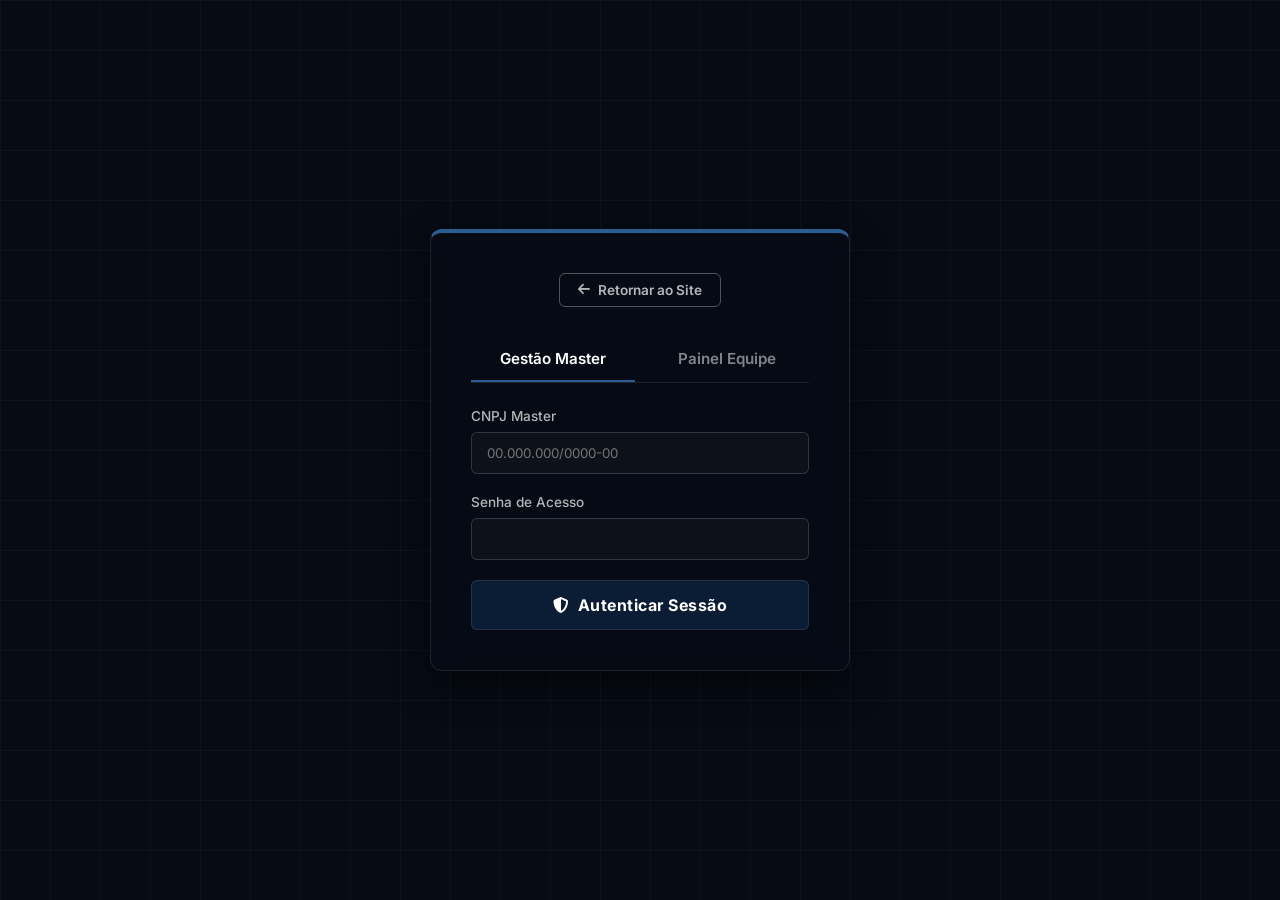
==== commit 716fbbb9: "Versão atualizada, pelo antigravity" ====
--- a/admin - Copia.html
+++ b/admin - Copia.html
@@ -1,6 +1,7 @@
 <!DOCTYPE html>
 <html lang="pt-BR">
 <head>
+    
     <meta charset="UTF-8">
     <meta name="viewport" content="width=device-width, initial-scale=1.0">
     <title>SaaS Callinfo Tecnologia - ERP Painel</title>
@@ -34,7 +35,24 @@
             --erro: #ef4444;
             --transicao: all 0.3s ease;
         }
-        
+        @media print {
+    body * {
+        visibility: hidden;
+    }
+    #modalGestaoObra, #modalGestaoObra * {
+        visibility: visible;
+    }
+    #modalGestaoObra {
+        position: absolute;
+        left: 0;
+        top: 0;
+        width: 100%;
+    }
+    /* Oculta botões de ação na hora de imprimir */
+    .btn-acao, .btn-entrar {
+        display: none !important;
+    }
+}
         * { margin: 0; padding: 0; box-sizing: border-box; font-family: 'Inter', sans-serif; }
         body { background-color: var(--fundo-site); color: var(--texto-principal); height: 100vh; overflow: hidden; }
         h1, h2, h3, h4, .menu-abas button { font-family: 'Montserrat', sans-serif; }
@@ -150,6 +168,11 @@
         .card-op:active { cursor: grabbing; transform: scale(1.02); }
         .card-op h5 { color: var(--azul-marca); font-size: 0.88rem; margin-bottom: 4px; line-height: 1.2; }
         .card-op p { font-size: 0.75rem; color: var(--texto-secundario); margin-bottom: 3px; display: flex; align-items: center; gap: 5px; }
+        .card-op-footer { margin-top: 10px; border-top: 1px dashed #e2e8f0; padding-top: 8px; display: flex; flex-direction: column; gap: 8px; }
+        .card-op-progress { font-size: 0.75rem; font-weight: 700; color: var(--texto-secundario); }
+        .card-op-actions { display: flex; gap: 5px; flex-wrap: wrap; justify-content: flex-end; max-width: 100%; }
+        .card-op-actions button { flex-shrink: 0; }
+        .pcp-toolbar-actions { display: flex; gap: 8px; flex-wrap: wrap; justify-content: flex-end; align-items: center; }
         
         /* MODO TV */
         body.modo-tv-ativo aside { display: none !important; }
@@ -287,18 +310,27 @@
                 <button type="button" id="btnAcessoEquipe" onclick="mudarModoLogin('equipe')">Painel Equipe</button>
             </div>
             
-            <form id="formLogin">
-                <div class="input-group" id="grupoIdentificador">
-                    <label id="labelIdentificador">CNPJ Master</label>
-                    <input type="text" id="inputIdentificador" required autocomplete="off">
-                </div>
-                <div class="input-group">
-                    <label>Senha de Acesso</label>
-                    <input type="password" id="inputSenha" required>
-                </div>
-                <button type="submit" class="btn-entrar"><i class="fa-solid fa-shield-halved"></i> Autenticar Sessão</button>
-                <div id="mensagemErroLogin"><i class="fa-solid fa-triangle-exclamation"></i> Acesso negado. Credenciais inválidas.</div>
-            </form>
+        <form id="formLogin">
+    <!-- Campo de CNPJ da Empresa (Aparece exclusivo no Painel Equipe) -->
+    <div class="input-group" id="grupoCnpjEquipe" style="display: none;">
+        <label>CNPJ da Empresa</label>
+        <input type="text" id="inputCnpjEmpresa" placeholder="00.000.000/0000-00" oninput="mascaraCNPJ(this)" maxlength="18" autocomplete="off">
+    </div>
+
+    <!-- Campo Identificador (CNPJ Master no modo Mestre / Usuário de Acesso no modo Equipe) -->
+    <div class="input-group" id="grupoIdentificador">
+        <label id="labelIdentificador">CNPJ Master</label>
+        <input type="text" id="inputIdentificador" required autocomplete="off" placeholder="00.000.000/0000-00">
+    </div>
+
+    <div class="input-group">
+        <label>Senha de Acesso</label>
+        <input type="password" id="inputSenha" required>
+    </div>
+
+    <button type="submit" class="btn-entrar"><i class="fa-solid fa-shield-halved"></i> Autenticar Sessão</button>
+    <div id="mensagemErroLogin" style="display: none;"><i class="fa-solid fa-triangle-exclamation"></i> Acesso negado. Credenciais inválidas.</div>
+</form>
         </div>
     </div>
 
@@ -381,7 +413,7 @@
                     <div class="circuit-container">
                         <div class="marca-box marca-callinfo">
                             <img src="public/SAAS.png" alt="Callinfo" class="logo-animada" style="max-height: 170px; margin-bottom: 15px; filter: drop-shadow(0 0 8px rgba(6, 182, 212, 0.6));">
-                            <h3 style="margin:0; font-size:0.9rem;" id="tituloSoftware">Software Integrado</h3>
+                            <h3 style="margin:0; font-size:0.9rem;" id="tituloSoftware">Software Integrado Versão 1.0.0.0</h3>
                             <p style="font-size: 1.1rem; color: #06b6d4; margin-top: 16px; font-weight: 600;"></p>
                         </div>
                         <div class="conexoes">
@@ -579,27 +611,41 @@
                 </div>
             </div>
 
-            <!-- TELA: GESTÃO CENTRAL DE CLIENTES -->
-            <div id="painelGestaoClientes" class="painel-conteudo">
-                <div style="display: flex; justify-content: space-between; align-items: flex-end; margin-bottom: 20px; border-bottom: 2px solid #e2e8f0; padding-bottom: 10px; flex-wrap: wrap; gap: 15px;">
-                    <div>
-                        <h2 style="color: var(--azul-marca); font-size: 1.3rem;"><i class="fa-solid fa-users"></i> Gestão de Clientes</h2>
-                        <p style="color: var(--texto-secundario); font-size: 0.85rem; margin-top: 3px;">Pesquise, edite ou adicione novos clientes ao sistema.</p>
-                    </div>
-                    <button type="button" class="btn-novo-cliente" id="btnAcessoNovoCli" onclick="abrirPainelNovoCliente()">
-                        <i class="fa-solid fa-plus"></i> Novo Cliente
-                    </button>
-                </div>
+      <div id="painelGestaoClientes" class="painel-conteudo">
+    <div style="display: flex; justify-content: space-between; align-items: flex-end; margin-bottom: 20px; border-bottom: 2px solid #e2e8f0; padding-bottom: 10px; flex-wrap: wrap; gap: 15px;">
+        <div>
+            <h2 style="color: var(--azul-marca); font-size: 1.3rem;"><i class="fa-solid fa-users"></i> Gestão de Clientes</h2>
+            <p style="color: var(--texto-secundario); font-size: 0.85rem; margin-top: 3px;">Pesquise, edite ou adicione novos clientes ao sistema.</p>
+        </div>
+       
+        <div style="display: flex; align-items: center; gap: 10px;">
+            <button type="button" id="btnImportar" class="btn btn-success" onclick="abrirModalImportacao()" style="background-color: #10b981; color: white; border: none; padding: 10px 18px; border-radius: 8px; font-weight: 600; font-size: 0.9rem; cursor: pointer; display: inline-flex; align-items: center; gap: 8px; box-shadow: 0 2px 4px rgba(0,0,0,0.1);">
+                <svg xmlns="http://www.w3.org/2000/svg" width="16" height="16" fill="currentColor" viewBox="0 0 16 16">
+                    <path d="M.5 9.9a.5.5 0 0 1 .5.5v2.5a1 1 0 0 0 1 1h12a1 1 0 0 0 1-1v-2.5a.5.5 0 0 1 1 0v2.5a2 2 0 0 1-2 2H2a2 2 0 0 1-2-2v-2.5a.5.5 0 0 1 .5-.5z"/>
+                    <path d="M7.646 11.854a.5.5 0 0 0 .708 0l3-3a.5.5 0 0 0-.708-.708L8.5 10.293V1.5a.5.5 0 0 0-1 0v8.793L5.354 8.146a.5.5 0 1 0-.708.708l3 3z"/>
+                </svg>
+                Importar Planilha
+            </button>
+
+            <button type="button" class="btn-novo-cliente" id="btnAcessoNovoCli" onclick="abrirPainelNovoCliente()" style="background-color: #10b981; color: white; border: none; padding: 10px 18px; border-radius: 8px; font-weight: 600; font-size: 0.9rem; cursor: pointer; display: inline-flex; align-items: center; gap: 8px;">
+                <i class="fa-solid fa-plus"></i> Novo Cliente
+            </button>
+        </div>
+    </div>
+
+ <!-- BARRA DE PESQUISA (Agora preenche 100% da largura) -->
+<div style="margin-bottom: 20px; width: 100%;">
+    <div style="position: relative; width: 100%;">
+        <span style="position: absolute; left: 15px; top: 50%; transform: translateY(-50%); color: #64748b;">
+            <i class="fa-solid fa-magnifying-glass"></i>
+        </span>
+<input type="text" id="inputBuscaCliente" placeholder="Digite o nome ou CNPJ para pesquisar..." class="form-control" oninput="paginaAtual = 0; carregarListaClientesCentral();" style="width: 100%; padding-left: 40px; height: 42px; border-radius: 8px; border: 1px solid #cbd5e1; outline: none;">    </div>
+</div>
+
+    <div id="listaCentralClientes" style="display: grid; grid-template-columns: repeat(auto-fill, minmax(280px, 1fr)); gap: 15px;"></div>
+</div>
                 
-                <div class="toolbar-pesquisa">
-                    <i class="fa-solid fa-magnifying-glass" style="color: var(--texto-secundario);"></i>
-                    <input type="text" id="inputBuscaClienteCentral" placeholder="Procurar cliente por nome ou CNPJ..." onkeyup="filtrarClientesCentral()">
-                </div>
                 
-                <div id="listaCentralClientes" style="display: grid; grid-template-columns: repeat(auto-fill, minmax(300px, 1fr)); gap: 15px;">
-                    <!-- Preenchido pelo JS -->
-                </div>
-            </div>
 
         
            <!-- NOVA TELA: PRODUTOS E SERVIÇOS (MARKUP / ELÉTRICA) -->
@@ -1091,7 +1137,7 @@
                         </div>
                     </div>
 
-                    <div style="display: flex; gap: 8px;">
+                    <div class="pcp-toolbar-actions">
                         <button type="button" class="btn-acao" onclick="abrirModalConfigNotificacoes()" style="background: transparent; color: var(--texto-secundario); border: 1px solid #cbd5e1;">
                             <i class="fa-solid fa-gear"></i> Mensagens Wpp
                         </button>
@@ -1101,7 +1147,7 @@
                         <button type="button" class="btn-acao" onclick="toggleModoTV()" id="btnModoTv" style="background: #0f172a;">
                             <i class="fa-solid fa-tv"></i> Modo TV / Painel
                         </button>
-                    <button type="button" class="btn-acao" onclick="abrirModalConfigProcessos()" style="background: transparent; color: var(--azul-marca); border: 1px solid var(--azul-marca);" title="Configurar Processos">
+                        <button type="button" class="btn-acao" onclick="abrirModalConfigProcessos()" style="background: transparent; color: var(--azul-marca); border: 1px solid var(--azul-marca);" title="Configurar Processos">
                             <i class="fa-solid fa-list-check"></i> Processos
                         </button>
                         <button type="button" class="btn-acao" onclick="abrirModalConfigPCP()" style="background: transparent; color: var(--azul-marca); border: 1px solid var(--azul-marca);" title="Configurar Fluxo">
@@ -1656,2382 +1702,3181 @@
         </div>
     </div>
 
-    <!-- ================= SCRIPTS ================= -->
+<!-- ================= SCRIPTS ================= -->
 <script>
-        if (typeof window.supabase === 'undefined') { alert("⚠️ ERRO CRÍTICO: O motor do banco de dados não carregou."); }
-
-        const supabaseUrl = 'https://grqfsfvqfnybjckopwqy.supabase.co'; 
-        const supabaseKey = 'sb_publishable_VEaH0YLuk_Wmf55CpZFOrg_Rv2L5qxE';
-        const supabaseClient = window.supabase.createClient(supabaseUrl, supabaseKey);
-
-        let modoLoginAtual = 'mestre';
-        let isMaster = false;
-        let equipeIdLogada = null;
-        let empresaIdLogada = null; 
-        let clienteSelecionado = null;
-        let listaGlobalClientes = []; 
-        let cnpjsPermitidos = []; 
-        let obrasDoClienteAtual = []; 
-
-        // ================= APLICAÇÃO DE TEMA GLOBAL =================
-        function aplicarTemaCores(primaria, secundaria) {
-            if(primaria) document.documentElement.style.setProperty('--azul-marca', primaria);
-            if(secundaria) document.documentElement.style.setProperty('--azul-sutil', secundaria);
-        }
-
-        // ================= FUNÇÃO UNIFICADA DE LOGO (3 LUGARES) =================
-      function aplicarLogoEmTudo(url) {
-            const logoFinal = (!url || url.trim() === '' || url === 'null' || url === 'undefined') ? '' : url;
-            
-            // 1. Favicon (Aba do Navegador)
-            let linkFavicon = document.querySelector("link[rel*='icon']");
-            if (!linkFavicon) {
-                linkFavicon = document.createElement('link');
-                linkFavicon.rel = 'icon';
-                document.head.appendChild(linkFavicon);
+    if (typeof window.supabase === 'undefined') { alert("⚠️ ERRO CRÍTICO: O motor do banco de dados não carregou."); }
+
+    const supabaseUrl = 'https://grqfsfvqfnybjckopwqy.supabase.co'; 
+    const supabaseKey = 'sb_publishable_VEaH0YLuk_Wmf55CpZFOrg_Rv2L5qxE';
+    const supabaseClient = window.supabase.createClient(supabaseUrl, supabaseKey);
+    
+
+    let modoLoginAtual = 'mestre';
+    let isMaster = false;
+    let equipeIdLogada = null;
+    let empresaIdLogada = null; 
+    let clienteSelecionado = null;
+    let listaGlobalClientes = []; 
+    let cnpjsPermitidos = []; 
+    let obrasDoClienteAtual = []; 
+
+
+
+    // ================= APLICAÇÃO DE TEMA GLOBAL =================
+    function aplicarTemaCores(primaria, secundaria) {
+        if(primaria) document.documentElement.style.setProperty('--azul-marca', primaria);
+        if(secundaria) document.documentElement.style.setProperty('--azul-sutil', secundaria);
+    }
+
+    // ================= FUNÇÃO UNIFICADA DE LOGO (3 LUGARES) =================
+    function aplicarLogoEmTudo(url) {
+        const logoFinal = (!url || url.trim() === '' || url === 'null' || url === 'undefined') ? '' : url;
+        
+        let linkFavicon = document.querySelector("link[rel*='icon']");
+        if (!linkFavicon) {
+            linkFavicon = document.createElement('link');
+            linkFavicon.rel = 'icon';
+            document.head.appendChild(linkFavicon);
+        }
+        if (logoFinal) {
+            linkFavicon.type = 'image/png';
+            linkFavicon.href = logoFinal;
+        }
+        
+        const imgSidebar = document.getElementById('logoSidebarAdmin');
+        if (imgSidebar) {
+            if (logoFinal) {
+                imgSidebar.src = logoFinal;
+                imgSidebar.style.display = 'block';
+            } else {
+                imgSidebar.style.display = 'none';
             }
+        }
+        
+        const imgTopoSidebar = document.getElementById('logoTopoSidebar');
+        if (imgTopoSidebar) {
             if (logoFinal) {
-                linkFavicon.type = 'image/png';
-                linkFavicon.href = logoFinal;
+                imgTopoSidebar.src = logoFinal;
+                imgTopoSidebar.style.display = 'block';
+            } else {
+                imgTopoSidebar.style.display = 'none';
             }
-            
-            // 2. Menu Esquerdo (Sidebar - Caixa principal)
-            const imgSidebar = document.getElementById('logoSidebarAdmin');
-            if (imgSidebar) {
-                if (logoFinal) {
-                    imgSidebar.src = logoFinal;
-                    imgSidebar.style.display = 'block';
-                } else {
-                    imgSidebar.style.display = 'none';
-                }
+        }
+        
+        const imgLogin = document.getElementById('logoTelaLogin');
+        if (imgLogin) {
+            if (logoFinal) {
+                imgLogin.src = logoFinal;
+                imgLogin.style.display = 'block';
+            } else {
+                imgLogin.style.display = 'none';
             }
-            
-            // 3. Topo da Sidebar (Logo-area)
-            const imgTopoSidebar = document.getElementById('logoTopoSidebar');
-            if (imgTopoSidebar) {
-                if (logoFinal) {
-                    imgTopoSidebar.src = logoFinal;
-                    imgTopoSidebar.style.display = 'block';
-                } else {
-                    imgTopoSidebar.style.display = 'none';
-                }
+        }
+    }
+
+    async function buscarEaplicarLogo(cnpjBruto) {
+        const cnpjLimpo = cnpjBruto ? cnpjBruto.replace(/\D/g, '') : '';
+        if (cnpjLimpo.length < 14) return;
+
+        try {
+            const { data, error } = await supabaseClient
+                .from('admin_master')
+                .select('logo_url')
+                .eq('cnpj', cnpjLimpo)
+                .maybeSingle();
+
+            if (data && data.logo_url) {
+                aplicarLogoEmTudo(data.logo_url);
+            } else {
+                aplicarLogoEmTudo('');
             }
-            
-            // 4. Tela de Login
-            const imgLogin = document.getElementById('logoTelaLogin');
-            if (imgLogin) {
-                if (logoFinal) {
-                    imgLogin.src = logoFinal;
-                    imgLogin.style.display = 'block';
-                } else {
-                    imgLogin.style.display = 'none';
-                }
+        } catch (err) {
+            console.error("Erro ao buscar logo no admin_master:", err);
+        }
+    }
+
+    document.getElementById('inputIdentificador')?.addEventListener('blur', function() {
+        if (modoLoginAtual === 'mestre') {
+            buscarEaplicarLogo(this.value);
+        }
+    });
+
+    document.getElementById('inputCnpjEmpresa')?.addEventListener('blur', function() {
+        if (modoLoginAtual === 'equipe') {
+            buscarEaplicarLogo(this.value);
+        }
+    });
+
+    // ================= MÁSCARAS E APIS =================
+    function mascaraCPF(i) {
+        let v = i.value.replace(/\D/g,"");
+        v = v.replace(/(\d{3})(\d)/,"$1.$2");
+        v = v.replace(/(\d{3})(\d)/,"$1.$2");
+        v = v.replace(/(\d{3})(\d{1,2})$/,"$1-$2");
+        i.value = v;
+    }
+
+    function mascaraDocumento(i) {
+        const tipo = document.querySelector('input[name="novoCliTipo"]:checked').value;
+        if(tipo === 'J') mascaraCNPJ(i);
+        else mascaraCPF(i);
+    }
+
+    function alternarMascaraNovo() {
+        const tipo = document.querySelector('input[name="novoCliTipo"]:checked').value;
+        const lbl = document.getElementById('lblNovoCliDocumento');
+        const input = document.getElementById('novoCliCnpj');
+        const btn = document.getElementById('btnBuscarNovoCli');
+
+        input.value = '';
+        if(tipo === 'J') {
+            lbl.innerText = 'CNPJ *';
+            input.placeholder = '00.000.000/0000-00';
+            input.maxLength = 18;
+            btn.style.display = 'block'; 
+        } else {
+            lbl.innerText = 'CPF *';
+            input.placeholder = '000.000.000-00';
+            input.maxLength = 14;
+            btn.style.display = 'none'; 
+        }
+    }
+
+    function mascaraCNPJ(input) {
+        let v = input.value.replace(/\D/g, "");
+        if (v.length > 14) v = v.substring(0, 14);
+        
+        v = v.replace(/^(\d{2})(\d)/, "$1.$2");
+        v = v.replace(/^(\d{2})\.(\d{3})(\d)/, "$1.$2.$3");
+        v = v.replace(/\.(\d{3})(\d)/, ".$1/$2");
+        v = v.replace(/(\d{4})(\d)/, "$1-$2");
+        
+        input.value = v;
+    }
+
+    function mascaraTelefone(i) {
+        let v = i.value.replace(/\D/g,"");
+        v = v.replace(/^(\d{2})(\d)/g,"($1) $2");
+        v = v.replace(/(\d)(\d{4})$/,"$1-$2");
+        i.value = v;
+    }
+
+    function mascaraCEP(i) {
+        let v = i.value.replace(/\D/g,"");
+        v = v.replace(/^(\d{5})(\d)/,"$1-$2");
+        i.value = v;
+    }
+
+    async function buscarDadosCNPJ(prefixo) {
+        const cnpjFormatado = document.getElementById(prefixo + 'CliCnpj').value;
+        const cnpjLimpo = cnpjFormatado.replace(/\D/g, '');
+        if (cnpjLimpo.length !== 14) { alert("Digite um CNPJ válido com 14 números."); return; }
+        
+        try {
+            const res = await fetch(`https://publica.cnpj.ws/cnpj/${cnpjLimpo}`);
+            if (!res.ok) throw new Error("Falha no servidor primário");
+            const data = await res.json();
+            
+            document.getElementById(prefixo + 'CliNome').value = data.razao_social || '';
+            document.getElementById(prefixo + 'CliCep').value = data.estabelecimento.cep || '';
+            const tipoLog = data.estabelecimento.tipo_logradouro || '';
+            const logradouro = data.estabelecimento.logradouro || '';
+            document.getElementById(prefixo + 'CliEnd').value = `${tipoLog} ${logradouro}`.trim();
+            document.getElementById(prefixo + 'CliNum').value = data.estabelecimento.numero || '';
+            document.getElementById(prefixo + 'CliBairro').value = data.estabelecimento.bairro || '';
+            document.getElementById(prefixo + 'CliCidade').value = data.estabelecimento.cidade.nome || '';
+            document.getElementById(prefixo + 'CliUF').value = data.estabelecimento.estado.sigla || '';
+            
+            if (data.estabelecimento.ddd1 && data.estabelecimento.telefone1) {
+                const tel = document.getElementById(prefixo + 'CliWpp');
+                tel.value = data.estabelecimento.ddd1 + data.estabelecimento.telefone1;
+                mascaraTelefone(tel);
             }
-        }
-
-        // Busca automática da logo ao digitar o CNPJ/Identificador no Login (Exclusivo admin_master)
-        document.getElementById('inputIdentificador')?.addEventListener('blur', async function() {
-            const identDigitado = this.value.trim();
-            if (!identDigitado || identDigitado.length < 3) return;
-
+            if (data.estabelecimento.email) document.getElementById(prefixo + 'CliEmail').value = data.estabelecimento.email;
+        } catch(erro1) {
             try {
-                const { data, error } = await supabaseClient
+                const res2 = await fetch(`https://brasilapi.com.br/api/cnpj/v1/${cnpjLimpo}`);
+                if (!res2.ok) throw new Error("CNPJ não encontrado.");
+                const data2 = await res2.json();
+                
+                document.getElementById(prefixo + 'CliNome').value = data2.razao_social || '';
+                document.getElementById(prefixo + 'CliCep').value = data2.cep || '';
+                document.getElementById(prefixo + 'CliEnd').value = data2.logradouro || '';
+                document.getElementById(prefixo + 'CliNum').value = data2.numero || '';
+                document.getElementById(prefixo + 'CliBairro').value = data2.bairro || '';
+                document.getElementById(prefixo + 'CliCidade').value = data2.municipio || '';
+                document.getElementById(prefixo + 'CliUF').value = data2.uf || '';
+                if (data2.ddd_telefone_1) { const tel = document.getElementById(prefixo + 'CliWpp'); tel.value = data2.ddd_telefone_1; mascaraTelefone(tel); }
+                if (data2.email) document.getElementById(prefixo + 'CliEmail').value = data2.email;
+            } catch(erro2) {
+                alert("Aviso: Instabilidade na comunicação com a Receita Federal. Preencha manualmente.");
+            }
+        }
+        const cepInput = document.getElementById(prefixo + 'CliCep');
+        if (cepInput && cepInput.value) mascaraCEP(cepInput);
+    }
+
+    async function buscarDadosCEP(prefixo) {
+        const cepInput = document.getElementById(prefixo + 'CliCep');
+        const cepLimpo = cepInput.value.replace(/\D/g, '');
+        if (cepLimpo.length !== 8) return; 
+        try {
+            const res = await fetch(`https://viacep.com.br/ws/${cepLimpo}/json/`);
+            const data = await res.json();
+            if (data.erro) return;
+            document.getElementById(prefixo + 'CliEnd').value = data.logradouro || '';
+            document.getElementById(prefixo + 'CliBairro').value = data.bairro || '';
+            document.getElementById(prefixo + 'CliCidade').value = data.localidade || '';
+            document.getElementById(prefixo + 'CliUF').value = data.uf || '';
+            document.getElementById(prefixo + 'CliNum').focus();
+        } catch(e) {}
+    }
+
+    function calcularMarkup() {
+        let custo = parseFloat(document.getElementById('prodCusto').value.replace(',','.')) || 0;
+        let markup = parseFloat(document.getElementById('prodMarkup').value.replace(',','.')) || 0;
+        let precoFinal = custo + (custo * (markup / 100));
+        document.getElementById('prodPreco').value = precoFinal.toFixed(2);
+    }
+
+    function getPermissoes() {
+        if (isMaster) return { clientes: true, obras: true, arquivos: true, tickets: true, vendas: true, compras: true, financeiro: true, relatorios: true };
+        try { return JSON.parse(sessionStorage.getItem('permissoes') || '{}'); } catch(e) { return {}; }
+    }
+
+    if (sessionStorage.getItem('acessoCRM')) {
+        isMaster = sessionStorage.getItem('tipoAcesso') === 'mestre';
+        equipeIdLogada = sessionStorage.getItem('equipeId');
+        empresaIdLogada = sessionStorage.getItem('empresaId'); 
+        
+        const elUsuario = document.getElementById('nomeUsuarioLogado');
+        if (elUsuario) {
+            if (isMaster) { 
+                elUsuario.innerText = 'Acesso Master'; 
+            } else { 
+                elUsuario.innerText = 'Engenharia: ' + (sessionStorage.getItem('nomeEquipe') || 'Equipe'); 
+            }
+        }
+        
+        const tPrim = sessionStorage.getItem('masterCorPrimaria');
+        const tSec = sessionStorage.getItem('masterCorSecundaria');
+        if(tPrim || tSec) aplicarTemaCores(tPrim, tSec);
+
+        aplicarLogoEmTudo(sessionStorage.getItem('masterLogo'));
+
+        iniciarPainel();
+    }
+
+    function mudarModoLogin(modo) {
+        modoLoginAtual = modo;
+        
+        const btnMestre = document.getElementById('btnAcessoMestre');
+        const btnEquipe = document.getElementById('btnAcessoEquipe');
+        const labelIdentificador = document.getElementById('labelIdentificador');
+        const inputIdentificador = document.getElementById('inputIdentificador');
+        const grupoCnpjEquipe = document.getElementById('grupoCnpjEquipe');
+        const inputCnpjEmpresa = document.getElementById('inputCnpjEmpresa');
+        const msg = document.getElementById('mensagemErroLogin');
+        
+        if (msg) msg.style.display = 'none';
+        inputIdentificador.value = '';
+        if (inputCnpjEmpresa) inputCnpjEmpresa.value = '';
+        document.getElementById('inputSenha').value = '';
+
+        if (modo === 'mestre') {
+            if (btnMestre) btnMestre.className = 'ativo';
+            if (btnEquipe) btnEquipe.className = '';
+            
+            labelIdentificador.innerText = 'CNPJ Master';
+            inputIdentificador.placeholder = '00.000.000/0000-00';
+            inputIdentificador.setAttribute('oninput', 'mascaraCNPJ(this)');
+            inputIdentificador.setAttribute('maxlength', '18');
+            
+            if (grupoCnpjEquipe) grupoCnpjEquipe.style.display = 'none';
+        } else {
+            if (btnMestre) btnMestre.className = '';
+            if (btnEquipe) btnEquipe.className = 'ativo';
+            
+            labelIdentificador.innerText = 'Usuário de Acesso';
+            inputIdentificador.placeholder = 'Digite seu usuário (ex: Felipe)';
+            inputIdentificador.removeAttribute('oninput'); 
+            inputIdentificador.removeAttribute('maxlength');
+            
+            if (grupoCnpjEquipe) grupoCnpjEquipe.style.display = 'block';
+        }
+    }
+
+    async function buscarLogoPorCnpj(cnpjBruto) {
+        const cnpjLimpo = cnpjBruto ? cnpjBruto.replace(/\D/g, '') : '';
+        if (cnpjLimpo.length === 14) {
+            try {
+                const { data } = await supabaseClient
                     .from('admin_master')
                     .select('logo_url')
-                    .eq('cnpj', identDigitado)
+                    .eq('cnpj', cnpjLimpo)
                     .maybeSingle();
-
-                if (data && data.logo_url) {
+                
+                if (data && typeof aplicarLogoEmTudo === 'function') {
                     aplicarLogoEmTudo(data.logo_url);
                 }
             } catch (err) {
-                console.error("Erro ao buscar logo no admin_master:", err);
+                console.error("Erro ao buscar logo:", err);
             }
-        });
-
-        // ================= AUTOMAÇÃO ERP (MÁSCARAS E APIS) =================
-        function alternarMascara() {
-            const tipo = document.querySelector('input[name="editCliTipo"]:checked').value;
-        }
-
-        function mascaraCPF(i) {
-            let v = i.value.replace(/\D/g,"");
-            v = v.replace(/(\d{3})(\d)/,"$1.$2");
-            v = v.replace(/(\d{3})(\d)/,"$1.$2");
-            v = v.replace(/(\d{3})(\d{1,2})$/,"$1-$2");
-            i.value = v;
-        }
-
-        function mascaraDocumento(i) {
-            const tipo = document.querySelector('input[name="novoCliTipo"]:checked').value;
-            if(tipo === 'J') mascaraCNPJ(i);
-            else mascaraCPF(i);
-        }
-
-        function alternarMascaraNovo() {
-            const tipo = document.querySelector('input[name="novoCliTipo"]:checked').value;
-            const lbl = document.getElementById('lblNovoCliDocumento');
-            const input = document.getElementById('novoCliCnpj');
-            const btn = document.getElementById('btnBuscarNovoCli');
-
-            input.value = '';
-            if(tipo === 'J') {
-                lbl.innerText = 'CNPJ *';
-                input.placeholder = '00.000.000/0000-00';
-                input.maxLength = 18;
-                btn.style.display = 'block'; 
-            } else {
-                lbl.innerText = 'CPF *';
-                input.placeholder = '000.000.000-00';
-                input.maxLength = 14;
-                btn.style.display = 'none'; 
-            }
-        }
-        function mascaraCNPJ(i) {
-            let v = i.value.replace(/\D/g,"");
-            v = v.replace(/^(\d{2})(\d)/,"$1.$2");
-            v = v.replace(/^(\d{2})\.(\d{3})(\d)/,"$1.$2.$3");
-            v = v.replace(/\.(\d{3})(\d)/,".$1/$2");
-            v = v.replace(/(\d{4})(\d)/,"$1-$2");
-            i.value = v;
-        }
-        function mascaraTelefone(i) {
-            let v = i.value.replace(/\D/g,"");
-            v = v.replace(/^(\d{2})(\d)/g,"($1) $2");
-            v = v.replace(/(\d)(\d{4})$/,"$1-$2");
-            i.value = v;
-        }
-        function mascaraCEP(i) {
-            let v = i.value.replace(/\D/g,"");
-            v = v.replace(/^(\d{5})(\d)/,"$1-$2");
-            i.value = v;
-        }
-
-        async function buscarDadosCNPJ(prefixo) {
-            const cnpjFormatado = document.getElementById(prefixo + 'CliCnpj').value;
-            const cnpjLimpo = cnpjFormatado.replace(/\D/g, '');
-            if (cnpjLimpo.length !== 14) { alert("Digite um CNPJ válido com 14 números."); return; }
-            
-            try {
-                const res = await fetch(`https://publica.cnpj.ws/cnpj/${cnpjLimpo}`);
-                if (!res.ok) throw new Error("Falha no servidor primário");
-                const data = await res.json();
+        }
+    }
+
+    document.getElementById('inputIdentificador')?.addEventListener('blur', function() {
+        if (modoLoginAtual === 'mestre') buscarLogoPorCnpj(this.value);
+    });
+
+    document.getElementById('inputCnpjEmpresa')?.addEventListener('blur', function() {
+        if (modoLoginAtual === 'equipe') buscarLogoPorCnpj(this.value);
+    });
+
+    // ================= EVENTO DE SUBMISSÃO DE LOGIN (BLINDADO COM EMPRESA_ID) =================
+    document.getElementById('formLogin').addEventListener('submit', async function(e) {
+        e.preventDefault();
+        const identBruto = document.getElementById('inputIdentificador').value.trim(); 
+        const senha = document.getElementById('inputSenha').value.trim();
+        const msg = document.getElementById('mensagemErroLogin'); 
+        msg.style.display = 'none'; 
+        
+        document.querySelector('.btn-entrar').innerHTML = '<i class="fa-solid fa-spinner fa-spin"></i> Autenticando...';
+        
+        try {
+            if (modoLoginAtual === 'mestre') {
+                const identLimpo = identBruto.replace(/\D/g, '');
                 
-                document.getElementById(prefixo + 'CliNome').value = data.razao_social || '';
-                document.getElementById(prefixo + 'CliCep').value = data.estabelecimento.cep || '';
-                const tipoLog = data.estabelecimento.tipo_logradouro || '';
-                const logradouro = data.estabelecimento.logradouro || '';
-                document.getElementById(prefixo + 'CliEnd').value = `${tipoLog} ${logradouro}`.trim();
-                document.getElementById(prefixo + 'CliNum').value = data.estabelecimento.numero || '';
-                document.getElementById(prefixo + 'CliBairro').value = data.estabelecimento.bairro || '';
-                document.getElementById(prefixo + 'CliCidade').value = data.estabelecimento.cidade.nome || '';
-                document.getElementById(prefixo + 'CliUF').value = data.estabelecimento.estado.sigla || '';
-                
-                if (data.estabelecimento.ddd1 && data.estabelecimento.telefone1) {
-                    const tel = document.getElementById(prefixo + 'CliWpp');
-                    tel.value = data.estabelecimento.ddd1 + data.estabelecimento.telefone1;
-                    mascaraTelefone(tel);
-                }
-                if (data.estabelecimento.email) document.getElementById(prefixo + 'CliEmail').value = data.estabelecimento.email;
-            } catch(erro1) {
-                try {
-                    const res2 = await fetch(`https://brasilapi.com.br/api/cnpj/v1/${cnpjLimpo}`);
-                    if (!res2.ok) throw new Error("CNPJ não encontrado.");
-                    const data2 = await res2.json();
-                    
-                    document.getElementById(prefixo + 'CliNome').value = data2.razao_social || '';
-                    document.getElementById(prefixo + 'CliCep').value = data2.cep || '';
-                    document.getElementById(prefixo + 'CliEnd').value = data2.logradouro || '';
-                    document.getElementById(prefixo + 'CliNum').value = data2.numero || '';
-                    document.getElementById(prefixo + 'CliBairro').value = data2.bairro || '';
-                    document.getElementById(prefixo + 'CliCidade').value = data2.municipio || '';
-                    document.getElementById(prefixo + 'CliUF').value = data2.uf || '';
-                    if (data2.ddd_telefone_1) { const tel = document.getElementById(prefixo + 'CliWpp'); tel.value = data2.ddd_telefone_1; mascaraTelefone(tel); }
-                    if (data2.email) document.getElementById(prefixo + 'CliEmail').value = data2.email;
-                } catch(erro2) {
-                    alert("Aviso: Instabilidade na comunicação com a Receita Federal ou bloqueio de rede identificado. Por favor, preencha os dados manualmente.");
-                }
-            }
-            const cepInput = document.getElementById(prefixo + 'CliCep');
-            if (cepInput && cepInput.value) mascaraCEP(cepInput);
-        }
-
-        async function buscarDadosCEP(prefixo) {
-            const cepInput = document.getElementById(prefixo + 'CliCep');
-            const cepLimpo = cepInput.value.replace(/\D/g, '');
-            if (cepLimpo.length !== 8) return; 
-            try {
-                const res = await fetch(`https://viacep.com.br/ws/${cepLimpo}/json/`);
-                const data = await res.json();
-                if (data.erro) return;
-                document.getElementById(prefixo + 'CliEnd').value = data.logradouro || '';
-                document.getElementById(prefixo + 'CliBairro').value = data.bairro || '';
-                document.getElementById(prefixo + 'CliCidade').value = data.localidade || '';
-                document.getElementById(prefixo + 'CliUF').value = data.uf || '';
-                document.getElementById(prefixo + 'CliNum').focus();
-            } catch(e) {}
-        }
-
-        // ================= CÁLCULO DE MARKUP =================
-        function calcularMarkup() {
-            let custo = parseFloat(document.getElementById('prodCusto').value.replace(',','.')) || 0;
-            let markup = parseFloat(document.getElementById('prodMarkup').value.replace(',','.')) || 0;
-            let precoFinal = custo + (custo * (markup / 100));
-            document.getElementById('prodPreco').value = precoFinal.toFixed(2);
-        }
-
-       function getPermissoes() {
-            if (isMaster) return { clientes: true, obras: true, arquivos: true, tickets: true, vendas: true, compras: true, financeiro: true, relatorios: true };
-            try { return JSON.parse(sessionStorage.getItem('permissoes') || '{}'); } catch(e) { return {}; }
-        }
-
-       if (sessionStorage.getItem('acessoCRM')) {
-            isMaster = sessionStorage.getItem('tipoAcesso') === 'mestre';
-            equipeIdLogada = sessionStorage.getItem('equipeId');
-            empresaIdLogada = sessionStorage.getItem('empresaId'); 
-            
-            // Versão 100% blindada para evitar o erro de 'null'
-            const elUsuario = document.getElementById('nomeUsuarioLogado');
-            if (elUsuario) {
-                if (isMaster) { 
-                    elUsuario.innerText = 'Acesso Master'; 
-                } else { 
-                    elUsuario.innerText = 'Engenharia: ' + (sessionStorage.getItem('nomeEquipe') || 'Equipe'); 
-                }
-            }
-            
-            const tPrim = sessionStorage.getItem('masterCorPrimaria');
-            const tSec = sessionStorage.getItem('masterCorSecundaria');
-            if(tPrim || tSec) aplicarTemaCores(tPrim, tSec);
-
-            // Aplica a logo salva na sessão instantaneamente ao carregar o painel
-            aplicarLogoEmTudo(sessionStorage.getItem('masterLogo'));
-
-            iniciarPainel();
-        }
-
-        function mudarModoLogin(modo) {
-            modoLoginAtual = modo;
-            if (modo === 'mestre') {
-                document.getElementById('btnAcessoMestre').className = 'ativo';
-                document.getElementById('btnAcessoEquipe').className = '';
-                document.getElementById('labelIdentificador').innerText = 'CNPJ Master';
-            } else {
-                document.getElementById('btnAcessoMestre').className = '';
-                document.getElementById('btnAcessoEquipe').className = 'ativo';
-                document.getElementById('labelIdentificador').innerText = 'Usuário de Acesso';
-            }
-        }
-
-       document.getElementById('formLogin').addEventListener('submit', async function(e) {
-    e.preventDefault();
-    const identBruto = document.getElementById('inputIdentificador').value.trim(); 
-    const senha = document.getElementById('inputSenha').value.trim();
-    const msg = document.getElementById('mensagemErroLogin'); 
-    msg.style.display = 'none'; 
-    
-    document.querySelector('.btn-entrar').innerHTML = '<i class="fa-solid fa-spinner fa-spin"></i> Autenticando...';
-    
-    try {
-        if (modoLoginAtual === 'mestre') {
-            // Remove pontos, barras e traços para bater com o formato limpo do banco de dados
-            const identLimpo = identBruto.replace(/\D/g, '');
-            
-            // Tenta buscar tanto pelo limpo quanto pelo bruto para garantir
-            const { data, error } = await supabaseClient
-                .from('admin_master')
-                .select('*')
-                .or(`cnpj.eq.${identLimpo},cnpj.eq.${identBruto}`)
-                .eq('senha', senha);
-
-            if (error) throw error;
-
-            if (data && data.length > 0) { 
-                const masterData = data[0];
-                
-              // Salva rigorosamente na sessão usando o ID principal do registro master
-                const idEmpresaMestre = masterData.empresa_id; // ID primário da tabela admin_master
-
-                sessionStorage.setItem('acessoCRM', 'true'); 
-                sessionStorage.setItem('tipoAcesso', 'mestre');
-                sessionStorage.setItem('empresaId', idEmpresaMestre); // <--- ID garantido
-                sessionStorage.setItem('masterCnpj', masterData.cnpj);
-                sessionStorage.setItem('masterNome', masterData.nome_fantasia || 'Sua Empresa');
-                sessionStorage.setItem('masterLogo', masterData.logo_url || '');
-                sessionStorage.setItem('masterCorPrimaria', masterData.cor_primaria || '#0b1c35');
-                sessionStorage.setItem('masterCorSecundaria', masterData.cor_secundaria || '#2b5c92');
-                sessionStorage.setItem('masterSenha', senha);
-                
-                console.log("Login Mestre realizado! ID da Empresa salvo:", idEmpresaMestre);
-                window.location.reload();
-            } else { 
-                msg.style.display = 'block'; 
-                msg.innerHTML = '<i class="fa-solid fa-triangle-exclamation"></i> CNPJ ou senha incorretos (ou registro não encontrado no admin_master).'; 
-            }
-        } else {
-            const { data, error } = await supabaseClient
-                .from('equipe_admin')
-                .select('*')
-                .eq('usuario_login', identBruto)
-                .eq('senha', senha);
-
-            if (error) throw error;
-
-            if (data && data.length > 0) {
-                const equipeUser = data[0];
-                sessionStorage.setItem('acessoCRM', 'true'); 
-                sessionStorage.setItem('tipoAcesso', 'equipe');
-                sessionStorage.setItem('equipeId', equipeUser.id); 
-                sessionStorage.setItem('nomeEquipe', equipeUser.nome); 
-                sessionStorage.setItem('empresaId', equipeUser.empresa_id); 
-                sessionStorage.setItem('permissoes', equipeUser.permissoes || '{}');
-
-                const { data: masterData } = await supabaseClient
+                const { data, error } = await supabaseClient
                     .from('admin_master')
                     .select('*')
-                    .eq('id', equipeUser.empresa_id)
+                    .or(`cnpj.eq.${identLimpo},cnpj.eq.${identBruto}`)
+                    .eq('senha', senha);
+
+                if (error) throw error;
+
+                if (data && data.length > 0) { 
+                    const masterData = data[0];
+                    // Captura o ID principal da empresa (administrado em admin_master.empresa_id ou masterData.id)
+                    const idEmpresaMestre = masterData.empresa_id || masterData.id;
+
+                    sessionStorage.setItem('acessoCRM', 'true'); 
+                    sessionStorage.setItem('tipoAcesso', 'mestre');
+                    sessionStorage.setItem('empresaId', idEmpresaMestre);
+                    sessionStorage.setItem('masterCnpj', masterData.cnpj);
+                    sessionStorage.setItem('masterNome', masterData.nome_fantasia || 'Sua Empresa');
+                    sessionStorage.setItem('masterLogo', masterData.logo_url || '');
+                    sessionStorage.setItem('masterCorPrimaria', masterData.cor_primaria || '#0b1c35');
+                    sessionStorage.setItem('masterCorSecundaria', masterData.cor_secundaria || '#2b5c92');
+                    sessionStorage.setItem('masterSenha', senha);
+                    
+                    window.location.reload();
+                } else { 
+                    msg.style.display = 'block'; 
+                    msg.innerHTML = '<i class="fa-solid fa-triangle-exclamation"></i> CNPJ ou senha incorretos.'; 
+                }
+            } else {
+                const cnpjEmpresaBruto = document.getElementById('inputCnpjEmpresa').value.trim();
+                const cnpjEmpresaLimpo = cnpjEmpresaBruto.replace(/\D/g, '');
+
+                const { data: masterData, error: masterErr } = await supabaseClient
+                    .from('admin_master')
+                    .select('*')
+                    .or(`cnpj.eq.${cnpjEmpresaLimpo},cnpj.eq.${cnpjEmpresaBruto}`)
                     .maybeSingle();
 
-                if (masterData) {
+                if (masterErr || !masterData) {
+                    throw new Error("CNPJ da Empresa não encontrado na base master.");
+                }
+
+                const idEmpresaMaster = masterData.empresa_id || masterData.id;
+
+                const { data, error } = await supabaseClient
+                    .from('equipe_admin')
+                    .select('*')
+                    .eq('empresa_id', idEmpresaMaster)
+                    .eq('usuario_login', identBruto)
+                    .eq('senha', senha);
+
+                if (error) throw error;
+
+                if (data && data.length > 0) {
+                    const equipeUser = data[0];
+                    sessionStorage.setItem('acessoCRM', 'true'); 
+                    sessionStorage.setItem('tipoAcesso', 'equipe');
+                    sessionStorage.setItem('equipeId', equipeUser.id); 
+                    sessionStorage.setItem('nomeEquipe', equipeUser.nome); 
+                    sessionStorage.setItem('empresaId', idEmpresaMaster); 
+                    sessionStorage.setItem('permissoes', equipeUser.permissoes || '{}');
+
                     sessionStorage.setItem('masterCnpj', masterData.cnpj || '');
                     sessionStorage.setItem('masterNome', masterData.nome_fantasia || 'Sua Empresa');
                     sessionStorage.setItem('masterLogo', masterData.logo_url || '');
                     sessionStorage.setItem('masterCorPrimaria', masterData.cor_primaria || '#0b1c35');
                     sessionStorage.setItem('masterCorSecundaria', masterData.cor_secundaria || '#2b5c92');
+
+                    window.location.reload();
+                } else { 
+                    msg.style.display = 'block'; 
+                    msg.innerHTML = '<i class="fa-solid fa-triangle-exclamation"></i> Usuário ou senha da equipe incorretos para esta empresa.'; 
                 }
-
-                window.location.reload();
-            } else { 
-                msg.style.display = 'block'; 
-                msg.innerHTML = '<i class="fa-solid fa-triangle-exclamation"></i> Usuário ou senha da equipe incorretos.'; 
             }
-        }
-    } catch (err) { 
-        console.error("Erro no login:", err);
-        msg.style.display = 'block'; 
-        msg.innerHTML = '<i class="fa-solid fa-triangle-exclamation"></i> Erro de conexão: ' + err.message; 
-    } finally { 
-        document.querySelector('.btn-entrar').innerHTML = '<i class="fa-solid fa-shield-halved"></i> Autenticar Sessão'; 
-    }
-});
-
-        function sair() { sessionStorage.clear(); window.location.reload(); }
-
-       async function iniciarPainel() {
-            document.getElementById('telaLogin').style.display = 'none'; 
-            document.getElementById('telaPainel').style.display = 'flex';
-            const p = getPermissoes();
-
-            const nomeTenant = sessionStorage.getItem('masterNome') || 'Sua Empresa';
-            const logoTenant = sessionStorage.getItem('masterLogo');
-            const corPri = sessionStorage.getItem('masterCorPrimaria') || '#0b1c35';
-            const corSec = sessionStorage.getItem('masterCorSecundaria') || '#2b5c92';
-            
-            // Preenche a Razão Social e o CNPJ no topo da sidebar de forma segura
-            const razaoSocialEl = document.getElementById('razaoSocialSidebar');
-            if (razaoSocialEl) {
-                razaoSocialEl.innerText = sessionStorage.getItem('masterNome') || 'Sua Empresa';
+        } catch (err) { 
+            console.error("Erro no login:", err);
+            msg.style.display = 'block'; 
+            msg.innerHTML = '<i class="fa-solid fa-triangle-exclamation"></i> ' + err.message; 
+        } finally { 
+            document.querySelector('.btn-entrar').innerHTML = '<i class="fa-solid fa-shield-halved"></i> Autenticar Sessão'; 
+        }
+    });
+
+    function sair() { sessionStorage.clear(); window.location.reload(); }
+
+    async function iniciarPainel() {
+        document.getElementById('telaLogin').style.display = 'none'; 
+        document.getElementById('telaPainel').style.display = 'flex';
+        const p = getPermissoes();
+
+        const nomeTenant = sessionStorage.getItem('masterNome') || 'Sua Empresa';
+        const logoTenant = sessionStorage.getItem('masterLogo');
+        const corPri = sessionStorage.getItem('masterCorPrimaria') || '#0b1c35';
+        const corSec = sessionStorage.getItem('masterCorSecundaria') || '#2b5c92';
+        
+        const razaoSocialEl = document.getElementById('razaoSocialSidebar');
+        if (razaoSocialEl) {
+            razaoSocialEl.innerText = sessionStorage.getItem('masterNome') || 'Sua Empresa';
+        }
+
+        const cnpjEl = document.getElementById('cnpjSidebar');
+        if (cnpjEl) {
+            const cnpjSalvo = sessionStorage.getItem('masterCnpj');
+            cnpjEl.innerText = cnpjSalvo ? `CNPJ: ${cnpjSalvo}` : '';
+        }
+
+        const nomeEmpresaEl = document.getElementById('nomeEmpresaSaaS');
+        if (nomeEmpresaEl) nomeEmpresaEl.innerText = nomeTenant;
+
+        aplicarTemaCores(corPri, corSec);
+        aplicarLogoEmTudo(logoTenant);
+
+        if (isMaster) {
+            const abaConfig = document.getElementById('abaSistema');
+            if (abaConfig) abaConfig.style.display = 'flex';
+        } else { 
+            if(!p.clientes) { const el = document.getElementById('abaCadastros'); if(el) el.style.display = 'none'; }
+            if(!p.obras) { const el = document.getElementById('abaOperacional'); if(el) el.style.display = 'none'; }
+            if(!p.tickets) { const el = document.getElementById('abaAtendimento'); if(el) el.style.display = 'none'; }
+            if(!p.vendas) { const el = document.getElementById('abaVendas'); if(el) el.style.display = 'none'; }
+            if(!p.compras) { const el = document.getElementById('abaCompras'); if(el) el.style.display = 'none'; }
+            if(!p.financeiro) { const el = document.getElementById('abaFinanceiro'); if(el) el.style.display = 'none'; }
+            if(!p.relatorios) { const el = document.getElementById('abaRelatorios'); if(el) el.style.display = 'none'; }
+        }
+
+        abrirModulo('inicio');
+        if (typeof carregarListaClientesGlobais === 'function') {
+            carregarListaClientesGlobais(); 
+        }
+    }
+
+    function toggleMainSection(idContent, idIcone) {
+        const content = document.getElementById(idContent); const icon = document.getElementById(idIcone);
+        if (content.style.display === 'none' || content.style.display === '') { content.style.display = 'block'; icon.classList.replace('fa-chevron-down', 'fa-chevron-up'); } 
+        else { content.style.display = 'none'; icon.classList.replace('fa-chevron-up', 'fa-chevron-down'); }
+    }
+
+    function abrirModulo(modulo) {
+        document.querySelectorAll('.item-menu').forEach(el => el.classList.remove('ativa'));
+        const abaClicada = document.getElementById('aba' + modulo.charAt(0).toUpperCase() + modulo.slice(1));
+        if(abaClicada) abaClicada.classList.add('ativa');
+
+        document.querySelectorAll('.painel-conteudo, .painel-modulos').forEach(el => el.style.display = 'none');
+
+        if (modulo === 'inicio') { document.getElementById('painelInicio').style.display = 'block'; } 
+        else if (modulo === 'cadastros') { document.getElementById('moduloCadastros').style.display = 'block'; } 
+        else if (modulo === 'operacional') { document.getElementById('moduloOperacional').style.display = 'block'; } 
+        else if (modulo === 'atendimento') { document.getElementById('painelChamados').style.display = 'block'; carregarTickets(); }
+        else if (modulo === 'vendas') { document.getElementById('moduloVendas').style.display = 'block'; }
+        else if (modulo === 'compras') { document.getElementById('moduloCompras').style.display = 'block'; }
+        else if (modulo === 'financeiro') { document.getElementById('moduloFinanceiro').style.display = 'block'; }
+        else if (modulo === 'relatorios') { document.getElementById('moduloRelatorios').style.display = 'block'; }
+        else if (modulo === 'sistema') { document.getElementById('moduloSistema').style.display = 'block'; }
+        
+        if (window.innerWidth <= 768) { const sidebar = document.getElementById('sidebarAdmin'); if (!sidebar.classList.contains('encolhida')) document.getElementById('btnToggleSidebar').click(); }
+    }
+
+    async function abrirTelaAcao(tela) {
+        document.querySelectorAll('.painel-modulos, .painel-conteudo').forEach(el => el.style.display = 'none');
+
+        if (tela === 'gestaoClientes') { document.getElementById('painelGestaoClientes').style.display = 'block'; carregarListaClientesCentral(); } 
+        else if (tela === 'gestaoProdutos') { document.getElementById('painelProdutos').style.display = 'block'; carregarListaProdutos(); } 
+        else if (tela === 'gestaoEquipe') { document.getElementById('painelEquipe').style.display = 'block'; carregarListaEquipe(); }
+        else if (tela === 'fabricaPcp') { document.getElementById('painelPCP').style.display = 'block'; inicializarPCP(); }
+        else if (tela === 'dashboardGeral') { document.getElementById('painelDashboard').style.display = 'flex'; carregarDashboardKanban(); }
+        else if (tela === 'manualUso') { document.getElementById('painelManual').style.display = 'block'; }
+        else if (tela === 'identidadeMaster') {
+            const senhaDigitada = prompt("🔒 Área Restrita: Digite a senha Master para acessar as configurações:");
+            if (!senhaDigitada) { abrirModulo('sistema'); return; }
+            try {
+                const { data } = await supabaseClient.from('DEV').select('senhamaster').limit(1).single();
+                const senhaOficial = (data && data.senhamaster) ? data.senhamaster : '251144@Callinfo';
+                if (senhaDigitada !== senhaOficial && senhaDigitada !== sessionStorage.getItem('masterSenha')) { alert("Senha incorreta."); abrirModulo('sistema'); return; }
+            } catch (err) {
+                if (senhaDigitada !== '251144@Callinfo' && senhaDigitada !== sessionStorage.getItem('masterSenha')) { alert("Senha incorreta."); abrirModulo('sistema'); return; }
             }
-
-            const cnpjEl = document.getElementById('cnpjSidebar');
-            if (cnpjEl) {
-                const cnpjSalvo = sessionStorage.getItem('masterCnpj');
-                cnpjEl.innerText = cnpjSalvo ? `CNPJ: ${cnpjSalvo}` : '';
+            document.getElementById('painelConfiguracoes').style.display = 'block';
+            carregarConfiguracoesMaster();
+        }
+    }
+
+    // ================= PRODUTOS (BLINDADOS COM EMPRESA_ID) =================
+    async function carregarListaProdutos() {
+        const lista = document.getElementById('listaProdutosCentral');
+        if(!lista) return;
+        lista.innerHTML = '<p style="padding: 20px; color: var(--texto-secundario);"><i class="fa-solid fa-spinner fa-spin"></i> Carregando produtos...</p>';
+        
+        try {
+            const { data, error } = await supabaseClient
+                .from('produtos')
+                .select('*')
+                .eq('empresa_id', empresaIdLogada)
+                .order('nome');
+            if(error) throw error;
+            lista.innerHTML = '';
+            
+            if(data && data.length > 0) {
+                data.forEach(p => {
+                    const precoVenda = parseFloat(p.preco_venda || 0).toFixed(2).replace('.', ',');
+                    const pCodificado = encodeURIComponent(JSON.stringify(p));
+                    
+                    let imgThumb = '';
+                    if (p.dados_tecnicos) {
+                        try {
+                            const dt = typeof p.dados_tecnicos === 'string' ? JSON.parse(p.dados_tecnicos) : p.dados_tecnicos;
+                            imgThumb = dt.imagem_url || '';
+                        } catch(e) {}
+                    }
+
+                    const divImagem = imgThumb 
+                        ? `<div style="width: 50px; height: 50px; border-radius: 6px; overflow: hidden; flex-shrink: 0; border: 1px solid #e2e8f0;"><img src="${imgThumb}" style="width: 100%; height: 100%; object-fit: cover;"></div>` 
+                        : `<div style="width: 50px; height: 50px; border-radius: 6px; background: #f1f5f9; display: flex; align-items: center; justify-content: center; flex-shrink: 0; border: 1px solid #e2e8f0;"><i class="fa-solid fa-box-open" style="color: #cbd5e1; font-size: 1.2rem;"></i></div>`;
+
+                    lista.innerHTML += `
+                    <div class="card-box item-produto-card" onclick="abrirEdicaoProduto('${pCodificado}')" style="cursor: pointer; padding: 15px; margin-bottom: 0; border-left: 4px solid var(--azul-sutil); display: flex; justify-content: space-between; align-items: center; transition: 0.2s; box-shadow: 0 2px 4px rgba(0,0,0,0.05);">
+                        <div style="display: flex; gap: 15px; align-items: center; flex: 1;">
+                            ${divImagem}
+                            <div>
+                                <span style="background: #e2e8f0; color: var(--texto-secundario); font-size: 0.65rem; padding: 3px 6px; border-radius: 4px; text-transform: uppercase; font-weight: 700; margin-bottom: 5px; display: inline-block;">${p.tipo || 'Painel'}</span>
+                                <h4 style="color: var(--azul-marca); font-size: 1.05rem; margin-bottom: 0;">${p.nome}</h4>
+                                <p style="color: var(--texto-secundario); font-size: 0.8rem; margin-top: 5px;">Cód: ${p.sku || 'N/A'}</p>
+                            </div>
+                        </div>
+                        <div style="text-align: right; display: flex; align-items: center; gap: 15px;">
+                            <div>
+                                <p style="font-weight: bold; color: var(--azul-marca); font-size: 1.1rem;">R$ ${precoVenda}</p>
+                            </div>
+                            <i class="fa-solid fa-chevron-right" style="color: #cbd5e1; font-size: 1.2rem;"></i>
+                        </div>
+                    </div>`;
+                });
+            } else {
+                lista.innerHTML = '<p style="color:var(--texto-secundario);">Nenhum produto cadastrado no banco de dados.</p>';
             }
-
-            const nomeEmpresaEl = document.getElementById('nomeEmpresaSaaS');
-            if (nomeEmpresaEl) nomeEmpresaEl.innerText = nomeTenant;
-
-            aplicarTemaCores(corPri, corSec);
-
-            // Aplica a logo exclusivamente do admin_master nos 4 lugares
-            aplicarLogoEmTudo(logoTenant);
-
-            if (isMaster) {
-                const abaConfig = document.getElementById('abaSistema');
-                if (abaConfig) abaConfig.style.display = 'flex';
-            } else { 
-                if(!p.clientes) { const el = document.getElementById('abaCadastros'); if(el) el.style.display = 'none'; }
-                if(!p.obras) { const el = document.getElementById('abaOperacional'); if(el) el.style.display = 'none'; }
-                if(!p.tickets) { const el = document.getElementById('abaAtendimento'); if(el) el.style.display = 'none'; }
-                if(!p.vendas) { const el = document.getElementById('abaVendas'); if(el) el.style.display = 'none'; }
-                if(!p.compras) { const el = document.getElementById('abaCompras'); if(el) el.style.display = 'none'; }
-                if(!p.financeiro) { const el = document.getElementById('abaFinanceiro'); if(el) el.style.display = 'none'; }
-                if(!p.relatorios) { const el = document.getElementById('abaRelatorios'); if(el) el.style.display = 'none'; }
-            }
-
-            abrirModulo('inicio');
-            if (typeof carregarListaClientesGlobais === 'function') {
-                carregarListaClientesGlobais(); 
-            }
-        }
-
-        function toggleMainSection(idContent, idIcone) {
-            const content = document.getElementById(idContent); const icon = document.getElementById(idIcone);
-            if (content.style.display === 'none' || content.style.display === '') { content.style.display = 'block'; icon.classList.replace('fa-chevron-down', 'fa-chevron-up'); } 
-            else { content.style.display = 'none'; icon.classList.replace('fa-chevron-up', 'fa-chevron-down'); }
-        }
-
-        function abrirModulo(modulo) {
-            document.querySelectorAll('.item-menu').forEach(el => el.classList.remove('ativa'));
-            const abaClicada = document.getElementById('aba' + modulo.charAt(0).toUpperCase() + modulo.slice(1));
-            if(abaClicada) abaClicada.classList.add('ativa');
-
-            document.querySelectorAll('.painel-conteudo, .painel-modulos').forEach(el => el.style.display = 'none');
-
-            if (modulo === 'inicio') { document.getElementById('painelInicio').style.display = 'block'; } 
-            else if (modulo === 'cadastros') { document.getElementById('moduloCadastros').style.display = 'block'; } 
-            else if (modulo === 'operacional') { document.getElementById('moduloOperacional').style.display = 'block'; } 
-            else if (modulo === 'atendimento') { document.getElementById('painelChamados').style.display = 'block'; carregarTickets(); }
-            else if (modulo === 'vendas') { document.getElementById('moduloVendas').style.display = 'block'; }
-            else if (modulo === 'compras') { document.getElementById('moduloCompras').style.display = 'block'; }
-            else if (modulo === 'financeiro') { document.getElementById('moduloFinanceiro').style.display = 'block'; }
-            else if (modulo === 'relatorios') { document.getElementById('moduloRelatorios').style.display = 'block'; }
-            else if (modulo === 'sistema') { document.getElementById('moduloSistema').style.display = 'block'; }
-            
-            if (window.innerWidth <= 768) { const sidebar = document.getElementById('sidebarAdmin'); if (!sidebar.classList.contains('encolhida')) document.getElementById('btnToggleSidebar').click(); }
-        }
-
-        function toggleMainSection(idContent, idIcone) {
-            const content = document.getElementById(idContent); const icon = document.getElementById(idIcone);
-            if (content.style.display === 'none' || content.style.display === '') { content.style.display = 'block'; icon.classList.replace('fa-chevron-down', 'fa-chevron-up'); } 
-            else { content.style.display = 'none'; icon.classList.replace('fa-chevron-up', 'fa-chevron-down'); }
-        }
-
-        function abrirModulo(modulo) {
-            document.querySelectorAll('.item-menu').forEach(el => el.classList.remove('ativa'));
-            const abaClicada = document.getElementById('aba' + modulo.charAt(0).toUpperCase() + modulo.slice(1));
-            if(abaClicada) abaClicada.classList.add('ativa');
-
-            document.querySelectorAll('.painel-conteudo, .painel-modulos').forEach(el => el.style.display = 'none');
-
-            if (modulo === 'inicio') { document.getElementById('painelInicio').style.display = 'block'; } 
-            else if (modulo === 'cadastros') { document.getElementById('moduloCadastros').style.display = 'block'; } 
-            else if (modulo === 'operacional') { document.getElementById('moduloOperacional').style.display = 'block'; } 
-            else if (modulo === 'atendimento') { document.getElementById('painelChamados').style.display = 'block'; carregarTickets(); }
-            else if (modulo === 'vendas') { document.getElementById('moduloVendas').style.display = 'block'; }
-            else if (modulo === 'compras') { document.getElementById('moduloCompras').style.display = 'block'; }
-            else if (modulo === 'financeiro') { document.getElementById('moduloFinanceiro').style.display = 'block'; }
-            else if (modulo === 'relatorios') { document.getElementById('moduloRelatorios').style.display = 'block'; }
-            else if (modulo === 'sistema') { document.getElementById('moduloSistema').style.display = 'block'; }
-            
-            if (window.innerWidth <= 768) { const sidebar = document.getElementById('sidebarAdmin'); if (!sidebar.classList.contains('encolhida')) document.getElementById('btnToggleSidebar').click(); }
-        }
-
-      async function abrirTelaAcao(tela) {
-            document.querySelectorAll('.painel-modulos, .painel-conteudo').forEach(el => el.style.display = 'none');
-
-            if (tela === 'gestaoClientes') { document.getElementById('painelGestaoClientes').style.display = 'block'; carregarListaClientesCentral(); } 
-            else if (tela === 'gestaoProdutos') { document.getElementById('painelProdutos').style.display = 'block'; carregarListaProdutos(); } 
-            else if (tela === 'gestaoEquipe') { document.getElementById('painelEquipe').style.display = 'block'; carregarListaEquipe(); }
-            else if (tela === 'fabricaPcp') { document.getElementById('painelPCP').style.display = 'block'; inicializarPCP(); }
-            else if (tela === 'dashboardGeral') { document.getElementById('painelDashboard').style.display = 'flex'; carregarDashboardKanban(); }
-            else if (tela === 'manualUso') { document.getElementById('painelManual').style.display = 'block'; }
-            else if (tela === 'identidadeMaster') {
-                const senhaDigitada = prompt("🔒 Área Restrita: Digite a senha Master para acessar as configurações:");
-                if (!senhaDigitada) { abrirModulo('sistema'); return; }
-                try {
-                    const { data } = await supabaseClient.from('DEV').select('senhamaster').limit(1).single();
-                    const senhaOficial = (data && data.senhamaster) ? data.senhamaster : '251144@Callinfo';
-                    if (senhaDigitada !== senhaOficial && senhaDigitada !== sessionStorage.getItem('masterSenha')) { alert("Senha incorreta."); abrirModulo('sistema'); return; }
-                } catch (err) {
-                    if (senhaDigitada !== '251144@Callinfo' && senhaDigitada !== sessionStorage.getItem('masterSenha')) { alert("Senha incorreta."); abrirModulo('sistema'); return; }
+        } catch (err) {
+            lista.innerHTML = '<p style="color:var(--erro);">Erro ao puxar dados dos produtos.</p>';
+        }
+    }
+
+    function calcularMarkupFull() {
+        let custo = parseFloat(document.getElementById('fullEditProdCusto').value.replace(',','.')) || 0;
+        let markup = parseFloat(document.getElementById('fullEditProdMarkup').value.replace(',','.')) || 0;
+        let precoFinal = custo + (custo * (markup / 100));
+        document.getElementById('fullEditProdPreco').value = precoFinal.toFixed(2);
+    }
+
+    function atualizarPreviewImg() {
+        const url = document.getElementById('fullEditProdImgUrl').value.trim();
+        const wrapper = document.getElementById('previewImgWrapper');
+        if (url) {
+            wrapper.innerHTML = `<img src="${url}" style="width: 100%; height: 100%; object-fit: cover;">`;
+        } else {
+            wrapper.innerHTML = `<i class="fa-solid fa-image" style="color: #cbd5e1; font-size: 2.5rem;"></i>`;
+        }
+    }
+
+    function comprimirESalvarImagem(event) {
+        const file = event.target.files[0];
+        if (!file) return;
+
+       reader.readAsText(arquivo, 'ISO-8859-1');
+        reader.onload = function(e) {
+            const img = new Image();
+            img.onload = function() {
+                const canvas = document.createElement('canvas');
+                const MAX_WIDTH = 400; 
+                const MAX_HEIGHT = 400;
+                let width = img.width;
+                let height = img.height;
+
+                if (width > height && width > MAX_WIDTH) {
+                    height *= MAX_WIDTH / width;
+                    width = MAX_WIDTH;
+                } else if (height > MAX_HEIGHT) {
+                    width *= MAX_HEIGHT / height;
+                    height = MAX_HEIGHT;
                 }
-                document.getElementById('painelConfiguracoes').style.display = 'block';
-                carregarConfiguracoesMaster();
-            }
-        }
-
-        async function carregarListaProdutos() {
-            const lista = document.getElementById('listaProdutosCentral');
-            if(!lista) return;
-            lista.innerHTML = '<p style="padding: 20px; color: var(--texto-secundario);"><i class="fa-solid fa-spinner fa-spin"></i> Carregando produtos...</p>';
-            
+
+                canvas.width = width;
+                canvas.height = height;
+                const ctx = canvas.getContext('2d');
+                ctx.drawImage(img, 0, 0, width, height);
+
+                const dataUrl = canvas.toDataURL('image/jpeg', 0.7); 
+                document.getElementById('fullEditProdImgUrl').value = dataUrl;
+                atualizarPreviewImg();
+            };
+            img.src = e.target.result;
+        };
+        reader.readAsDataURL(file);
+    }
+
+    function abrirEdicaoProduto(produtoEncoded) {
+        const p = JSON.parse(decodeURIComponent(produtoEncoded));
+        
+        document.getElementById('tituloEdicaoProduto').innerText = p.nome;
+        document.getElementById('fullEditProdId').value = p.id;
+        
+        document.getElementById('fullEditProdNome').value = p.nome || '';
+        document.getElementById('fullEditProdSku').value = p.sku || '';
+        document.getElementById('fullEditProdCategoria').value = p.tipo || 'Painel';
+        document.getElementById('fullEditProdUnidade').value = p.unidade || 'UN';
+        
+        document.getElementById('fullEditProdCusto').value = p.preco_custo || 0;
+        document.getElementById('fullEditProdMarkup').value = p.margem_lucro || 0;
+        document.getElementById('fullEditProdPreco').value = p.preco_venda || 0;
+
+        document.getElementById('fullEditProdNcm').value = p.ncm || '';
+        document.getElementById('fullEditProdCest').value = p.cest || '';
+        document.getElementById('fullEditProdCfop').value = p.cfop || '';
+        document.getElementById('fullEditProdIcms').value = p.origem_icms || '';
+
+        let tensao = ''; let corrente = ''; let potencia = ''; let imagem = '';
+        if (p.dados_tecnicos) {
             try {
-                const { data, error } = await supabaseClient.from('produtos').select('*').eq('empresa_id', empresaIdLogada).order('nome');
-                if(error) throw error;
-                lista.innerHTML = '';
-                
-                if(data && data.length > 0) {
-                    data.forEach(p => {
-                        const precoVenda = parseFloat(p.preco_venda || 0).toFixed(2).replace('.', ',');
-                        const pCodificado = encodeURIComponent(JSON.stringify(p));
-                        
-                        let imgThumb = '';
-                        if (p.dados_tecnicos) {
-                            try {
-                                const dt = typeof p.dados_tecnicos === 'string' ? JSON.parse(p.dados_tecnicos) : p.dados_tecnicos;
-                                imgThumb = dt.imagem_url || '';
-                            } catch(e) {}
-                        }
-
-                        const divImagem = imgThumb 
-                            ? `<div style="width: 50px; height: 50px; border-radius: 6px; overflow: hidden; flex-shrink: 0; border: 1px solid #e2e8f0;"><img src="${imgThumb}" style="width: 100%; height: 100%; object-fit: cover;"></div>` 
-                            : `<div style="width: 50px; height: 50px; border-radius: 6px; background: #f1f5f9; display: flex; align-items: center; justify-content: center; flex-shrink: 0; border: 1px solid #e2e8f0;"><i class="fa-solid fa-box-open" style="color: #cbd5e1; font-size: 1.2rem;"></i></div>`;
-
-                        lista.innerHTML += `
-                        <div class="card-box item-produto-card" onclick="abrirEdicaoProduto('${pCodificado}')" style="cursor: pointer; padding: 15px; margin-bottom: 0; border-left: 4px solid var(--azul-sutil); display: flex; justify-content: space-between; align-items: center; transition: 0.2s; box-shadow: 0 2px 4px rgba(0,0,0,0.05);">
-                            <div style="display: flex; gap: 15px; align-items: center; flex: 1;">
-                                ${divImagem}
-                                <div>
-                                    <span style="background: #e2e8f0; color: var(--texto-secundario); font-size: 0.65rem; padding: 3px 6px; border-radius: 4px; text-transform: uppercase; font-weight: 700; margin-bottom: 5px; display: inline-block;">${p.tipo || 'Painel'}</span>
-                                    <h4 style="color: var(--azul-marca); font-size: 1.05rem; margin-bottom: 0;">${p.nome}</h4>
-                                    <p style="color: var(--texto-secundario); font-size: 0.8rem; margin-top: 5px;">Cód: ${p.sku || 'N/A'}</p>
-                                </div>
-                            </div>
-                            <div style="text-align: right; display: flex; align-items: center; gap: 15px;">
-                                <div>
-                                    <p style="font-weight: bold; color: var(--azul-marca); font-size: 1.1rem;">R$ ${precoVenda}</p>
-                                </div>
-                                <i class="fa-solid fa-chevron-right" style="color: #cbd5e1; font-size: 1.2rem;"></i>
-                            </div>
-                        </div>`;
-                    });
-                } else {
-                    lista.innerHTML = '<p style="color:var(--texto-secundario);">Nenhum produto cadastrado no banco de dados.</p>';
-                }
-            } catch (err) {
-                lista.innerHTML = '<p style="color:var(--erro);">Erro ao puxar dados dos produtos.</p>';
-            }
-        }
-
-        function calcularMarkupFull() {
-            let custo = parseFloat(document.getElementById('fullEditProdCusto').value.replace(',','.')) || 0;
-            let markup = parseFloat(document.getElementById('fullEditProdMarkup').value.replace(',','.')) || 0;
-            let precoFinal = custo + (custo * (markup / 100));
-            document.getElementById('fullEditProdPreco').value = precoFinal.toFixed(2);
-        }
-
-       function atualizarPreviewImg() {
-            const url = document.getElementById('fullEditProdImgUrl').value.trim();
-            const wrapper = document.getElementById('previewImgWrapper');
-            if (url) {
-                wrapper.innerHTML = `<img src="${url}" style="width: 100%; height: 100%; object-fit: cover;">`;
-            } else {
-                wrapper.innerHTML = `<i class="fa-solid fa-image" style="color: #cbd5e1; font-size: 2.5rem;"></i>`;
-            }
-        }
-
-        function comprimirESalvarImagem(event) {
-            const file = event.target.files[0];
-            if (!file) return;
-
-            const reader = new FileReader();
-            reader.onload = function(e) {
-                const img = new Image();
-                img.onload = function() {
-                    const canvas = document.createElement('canvas');
-                    const MAX_WIDTH = 400; 
-                    const MAX_HEIGHT = 400;
-                    let width = img.width;
-                    let height = img.height;
-
-                    if (width > height && width > MAX_WIDTH) {
-                        height *= MAX_WIDTH / width;
-                        width = MAX_WIDTH;
-                    } else if (height > MAX_HEIGHT) {
-                        width *= MAX_HEIGHT / height;
-                        height = MAX_HEIGHT;
-                    }
-
-                    canvas.width = width;
-                    canvas.height = height;
-                    const ctx = canvas.getContext('2d');
-                    ctx.drawImage(img, 0, 0, width, height);
-
-                    const dataUrl = canvas.toDataURL('image/jpeg', 0.7); 
-                    document.getElementById('fullEditProdImgUrl').value = dataUrl;
-                    atualizarPreviewImg();
-                };
-                img.src = e.target.result;
-            };
-            reader.readAsDataURL(file);
-        }
-
-        function abrirEdicaoProduto(produtoEncoded) {
-            const p = JSON.parse(decodeURIComponent(produtoEncoded));
-            
-            document.getElementById('tituloEdicaoProduto').innerText = p.nome;
-            document.getElementById('fullEditProdId').value = p.id;
-            
-            document.getElementById('fullEditProdNome').value = p.nome || '';
-            document.getElementById('fullEditProdSku').value = p.sku || '';
-            document.getElementById('fullEditProdCategoria').value = p.tipo || 'Painel';
-            document.getElementById('fullEditProdUnidade').value = p.unidade || 'UN';
-            
-            document.getElementById('fullEditProdCusto').value = p.preco_custo || 0;
-            document.getElementById('fullEditProdMarkup').value = p.margem_lucro || 0;
-            document.getElementById('fullEditProdPreco').value = p.preco_venda || 0;
-
-            document.getElementById('fullEditProdNcm').value = p.ncm || '';
-            document.getElementById('fullEditProdCest').value = p.cest || '';
-            document.getElementById('fullEditProdCfop').value = p.cfop || '';
-            document.getElementById('fullEditProdIcms').value = p.origem_icms || '';
-
-            let tensao = ''; let corrente = ''; let potencia = ''; let imagem = '';
-            if (p.dados_tecnicos) {
-                try {
-                    const dt = typeof p.dados_tecnicos === 'string' ? JSON.parse(p.dados_tecnicos) : p.dados_tecnicos;
-                    tensao = dt.tensao || ''; corrente = dt.corrente_maxima || ''; potencia = dt.potencia || '';
-                    imagem = dt.imagem_url || '';
-                } catch(e) {}
-            }
-            document.getElementById('fullEditProdTensao').value = tensao;
-            document.getElementById('fullEditProdCorrente').value = corrente;
-            document.getElementById('fullEditProdPotencia').value = potencia;
-            
-            document.getElementById('fullEditProdImgUrl').value = imagem;
-            atualizarPreviewImg();
-
-            document.getElementById('containerListaProdutos').style.display = 'none';
-            document.getElementById('containerEdicaoProduto').style.display = 'block';
-        }
-
-        async function salvarEdicaoProdutoFull() {
-            const id = document.getElementById('fullEditProdId').value;
-            const btn = document.getElementById('btnSalvarProdFull');
-            const htmlOriginal = btn.innerHTML;
-            btn.innerHTML = '<i class="fa-solid fa-spinner fa-spin"></i> Atualizando Banco...';
-
-            const objTecnico = {
-                tensao: document.getElementById('fullEditProdTensao').value.trim(),
-                corrente_maxima: document.getElementById('fullEditProdCorrente').value.trim(),
-                potencia: document.getElementById('fullEditProdPotencia').value.trim(),
-                imagem_url: document.getElementById('fullEditProdImgUrl').value.trim() 
-            };
-
-            const payload = { 
-                nome: document.getElementById('fullEditProdNome').value.trim(), 
-                sku: document.getElementById('fullEditProdSku').value.trim(),
-                tipo: document.getElementById('fullEditProdCategoria').value,
-                unidade: document.getElementById('fullEditProdUnidade').value.trim(),
-                ncm: document.getElementById('fullEditProdNcm').value.trim(),
-                cest: document.getElementById('fullEditProdCest').value.trim(),
-                cfop: document.getElementById('fullEditProdCfop').value.trim(),
-                origem_icms: document.getElementById('fullEditProdIcms').value.trim(),
-                preco_custo: parseFloat(document.getElementById('fullEditProdCusto').value.replace(',','.')),
-                margem_lucro: parseFloat(document.getElementById('fullEditProdMarkup').value.replace(',','.')),
-                preco_venda: parseFloat(document.getElementById('fullEditProdPreco').value.replace(',','.')),
-                dados_tecnicos: objTecnico 
-            };
-
+                const dt = typeof p.dados_tecnicos === 'string' ? JSON.parse(p.dados_tecnicos) : p.dados_tecnicos;
+                tensao = dt.tensao || ''; corrente = dt.corrente_maxima || ''; potencia = dt.potencia || '';
+                imagem = dt.imagem_url || '';
+            } catch(e) {}
+        }
+        document.getElementById('fullEditProdTensao').value = tensao;
+        document.getElementById('fullEditProdCorrente').value = corrente;
+        document.getElementById('fullEditProdPotencia').value = potencia;
+        
+        document.getElementById('fullEditProdImgUrl').value = imagem;
+        atualizarPreviewImg();
+
+        document.getElementById('containerListaProdutos').style.display = 'none';
+        document.getElementById('containerEdicaoProduto').style.display = 'block';
+    }
+
+    async function salvarEdicaoProdutoFull() {
+        const id = document.getElementById('fullEditProdId').value;
+        const btn = document.getElementById('btnSalvarProdFull');
+        const htmlOriginal = btn.innerHTML;
+        btn.innerHTML = '<i class="fa-solid fa-spinner fa-spin"></i> Atualizando Banco...';
+
+        const objTecnico = {
+            tensao: document.getElementById('fullEditProdTensao').value.trim(),
+            corrente_maxima: document.getElementById('fullEditProdCorrente').value.trim(),
+            potencia: document.getElementById('fullEditProdPotencia').value.trim(),
+            imagem_url: document.getElementById('fullEditProdImgUrl').value.trim() 
+        };
+
+        const payload = { 
+            nome: document.getElementById('fullEditProdNome').value.trim(), 
+            sku: document.getElementById('fullEditProdSku').value.trim(),
+            tipo: document.getElementById('fullEditProdCategoria').value,
+            unidade: document.getElementById('fullEditProdUnidade').value.trim(),
+            ncm: document.getElementById('fullEditProdNcm').value.trim(),
+            cest: document.getElementById('fullEditProdCest').value.trim(),
+            cfop: document.getElementById('fullEditProdCfop').value.trim(),
+            origem_icms: document.getElementById('fullEditProdIcms').value.trim(),
+            preco_custo: parseFloat(document.getElementById('fullEditProdCusto').value.replace(',','.')),
+            margem_lucro: parseFloat(document.getElementById('fullEditProdMarkup').value.replace(',','.')),
+            preco_venda: parseFloat(document.getElementById('fullEditProdPreco').value.replace(',','.')),
+            dados_tecnicos: objTecnico 
+        };
+
+        try {
+            const { error } = await supabaseClient
+                .from('produtos')
+                .update(payload)
+                .eq('id', id)
+                .eq('empresa_id', empresaIdLogada);
+            if (error) throw error;
+            
+            carregarListaProdutos(); 
+            fecharEdicaoProduto(); 
+        } catch(e) {
+            alert("Erro ao editar o produto.");
+        } finally {
+            btn.innerHTML = htmlOriginal;
+        }
+    }
+
+    function fecharEdicaoProduto() {
+        document.getElementById('containerEdicaoProduto').style.display = 'none';
+        document.getElementById('containerListaProdutos').style.display = 'block';
+    }
+
+    async function excluirProdutoFull() {
+        const id = document.getElementById('fullEditProdId').value;
+        if(confirm("Tem certeza que deseja APAGAR este produto permanentemente?")) {
             try {
-                const { error } = await supabaseClient.from('produtos').update(payload).eq('id', id).eq('empresa_id', empresaIdLogada);
+                const { error } = await supabaseClient
+                    .from('produtos')
+                    .delete()
+                    .eq('id', id)
+                    .eq('empresa_id', empresaIdLogada);
                 if (error) throw error;
                 
-                carregarListaProdutos(); 
+                carregarListaProdutos();
                 fecharEdicaoProduto(); 
-            } catch(e) {
-                alert("Erro ao editar o produto.");
-            } finally {
-                btn.innerHTML = htmlOriginal;
+            } catch (error) {
+                alert("Erro ao excluir o produto do banco.");
             }
         }
-
-        function fecharEdicaoProduto() {
-            document.getElementById('containerEdicaoProduto').style.display = 'none';
-            document.getElementById('containerListaProdutos').style.display = 'block';
-        }
-
-        async function excluirProdutoFull() {
-            const id = document.getElementById('fullEditProdId').value;
-            if(confirm("Tem certeza que deseja APAGAR este produto permanentemente?")) {
-                try {
-                    const { error } = await supabaseClient.from('produtos').delete().eq('id', id).eq('empresa_id', empresaIdLogada);
-                    if (error) throw error;
-                    
-                    carregarListaProdutos();
-                    fecharEdicaoProduto(); 
-                } catch (error) {
-                    alert("Erro ao excluir o produto do banco.");
-                }
-            }
-        }
-
-        function calcularMarkupEdit() {
-            let custo = parseFloat(document.getElementById('editProdCusto').value.replace(',','.')) || 0;
-            let markup = parseFloat(document.getElementById('editProdMarkup').value.replace(',','.')) || 0;
-            let precoFinal = custo + (custo * (markup / 100));
-            document.getElementById('editProdPreco').value = precoFinal.toFixed(2);
-        }
-
-        function abrirModalProduto(produtoEncoded) {
-            const p = JSON.parse(decodeURIComponent(produtoEncoded));
-            
-            document.getElementById('editProdId').value = p.id;
-            document.getElementById('editProdNome').value = p.nome || '';
-            document.getElementById('editProdCategoria').value = p.tipo || 'Painel';
-            document.getElementById('editProdCusto').value = p.preco_custo || 0;
-            document.getElementById('editProdMarkup').value = p.margem_lucro || 0;
-            document.getElementById('editProdPreco').value = p.preco_venda || 0;
-
-            let tensao = ''; let corrente = ''; let potencia = '';
-            if (p.dados_tecnicos) {
-                try {
-                    const dt = typeof p.dados_tecnicos === 'string' ? JSON.parse(p.dados_tecnicos) : p.dados_tecnicos;
-                    tensao = dt.tensao || '';
-                    corrente = dt.corrente_maxima || '';
-                    potencia = dt.potencia || '';
-                } catch(e) {}
-            }
-            document.getElementById('editProdTensao').value = tensao;
-            document.getElementById('editProdCorrente').value = corrente;
-            document.getElementById('editProdPotencia').value = potencia;
-
-            document.getElementById('modalEditarProduto').style.display = 'flex';
-        }
-
-        async function salvarEdicaoProduto() {
-            const id = document.getElementById('editProdId').value;
-            if(!id) return;
-
-            const btn = document.getElementById('btnSalvarEditProd');
-            btn.innerHTML = '<i class="fa-solid fa-spinner fa-spin"></i> Salvando...';
-
-            const objTecnico = {
-                tensao: document.getElementById('editProdTensao').value.trim(),
-                corrente_maxima: document.getElementById('editProdCorrente').value.trim(),
-                potencia: document.getElementById('editProdPotencia').value.trim()
-            };
-
-            const payload = { 
-                nome: document.getElementById('editProdNome').value.trim(), 
-                tipo: document.getElementById('editProdCategoria').value,
-                preco_custo: parseFloat(document.getElementById('editProdCusto').value.replace(',','.')),
-                margem_lucro: parseFloat(document.getElementById('editProdMarkup').value.replace(',','.')),
-                preco_venda: parseFloat(document.getElementById('editProdPreco').value.replace(',','.')),
-                dados_tecnicos: objTecnico 
-            };
-
+    }
+
+    function calcularMarkupEdit() {
+        let custo = parseFloat(document.getElementById('editProdCusto').value.replace(',','.')) || 0;
+        let markup = parseFloat(document.getElementById('editProdMarkup').value.replace(',','.')) || 0;
+        let precoFinal = custo + (custo * (markup / 100));
+        document.getElementById('editProdPreco').value = precoFinal.toFixed(2);
+    }
+
+    async function salvarEdicaoProduto() {
+        const id = document.getElementById('editProdId').value;
+        if(!id) return;
+
+        const btn = document.getElementById('btnSalvarEditProd');
+        btn.innerHTML = '<i class="fa-solid fa-spinner fa-spin"></i> Salvando...';
+
+        const objTecnico = {
+            tensao: document.getElementById('editProdTensao').value.trim(),
+            corrente_maxima: document.getElementById('editProdCorrente').value.trim(),
+            potencia: document.getElementById('editProdPotencia').value.trim()
+        };
+
+        const payload = { 
+            nome: document.getElementById('editProdNome').value.trim(), 
+            tipo: document.getElementById('editProdCategoria').value,
+            preco_custo: parseFloat(document.getElementById('editProdCusto').value.replace(',','.')),
+            margem_lucro: parseFloat(document.getElementById('editProdMarkup').value.replace(',','.')),
+            preco_venda: parseFloat(document.getElementById('editProdPreco').value.replace(',','.')),
+            dados_tecnicos: objTecnico 
+        };
+
+        try {
+            const { error } = await supabaseClient
+                .from('produtos')
+                .update(payload)
+                .eq('id', id)
+                .eq('empresa_id', empresaIdLogada);
+            if (error) throw error;
+            
+            document.getElementById('modalEditarProduto').style.display = 'none';
+            carregarListaProdutos(); 
+        } catch(e) {
+            alert("Erro ao editar o produto.");
+        } finally {
+            btn.innerHTML = '<i class="fa-solid fa-floppy-disk"></i> Salvar Edição';
+        }
+    }
+
+    async function excluirProduto() {
+        const id = document.getElementById('editProdId').value;
+        if(confirm("Tem certeza que deseja APAGAR este produto permanentemente?")) {
             try {
-                const { error } = await supabaseClient.from('produtos').update(payload).eq('id', id).eq('empresa_id', empresaIdLogada);
+                const { error } = await supabaseClient
+                    .from('produtos')
+                    .delete()
+                    .eq('id', id)
+                    .eq('empresa_id', empresaIdLogada);
                 if (error) throw error;
                 
                 document.getElementById('modalEditarProduto').style.display = 'none';
                 carregarListaProdutos(); 
-            } catch(e) {
-                alert("Erro ao editar o produto. O servidor rejeitou a requisição.");
-            } finally {
-                btn.innerHTML = '<i class="fa-solid fa-floppy-disk"></i> Salvar Edição';
+            } catch (error) {
+                alert("Erro ao excluir o produto do banco.");
             }
         }
-
-        async function excluirProduto() {
-            const id = document.getElementById('editProdId').value;
-            if(confirm("Tem certeza que deseja APAGAR este produto permanentemente?")) {
-                try {
-                    const { error } = await supabaseClient.from('produtos').delete().eq('id', id).eq('empresa_id', empresaIdLogada);
-                    if (error) throw error;
+    }
+
+    function toggleFormProduto() {
+        const form = document.getElementById('boxFormProduto');
+        if (form.style.display === 'none' || form.style.display === '') {
+            form.style.display = 'block';
+        } else {
+            form.style.display = 'none';
+            document.getElementById('formNovoProduto').reset();
+            document.getElementById('prodPreco').value = '';
+        }
+    }
+
+    function filtrarProdutosCentral() {
+        const termo = document.getElementById('inputBuscaProduto').value.toLowerCase().trim();
+        const cardsProdutos = document.querySelectorAll('.item-produto-card');
+        
+        cardsProdutos.forEach(card => {
+            const conteudo = card.innerText.toLowerCase();
+            card.style.display = conteudo.includes(termo) ? 'flex' : 'none';
+        });
+    }
+
+    document.getElementById('formNovoProduto')?.addEventListener('submit', async function(e) {
+        e.preventDefault();
+        const msg = document.getElementById('msgNovoProduto'); 
+        msg.style.color = 'var(--texto-secundario)'; 
+        msg.innerHTML = '<i class="fa-solid fa-spinner fa-spin"></i> Cadastrando item...';
+        
+        const objTecnico = {
+            tensao: document.getElementById('prodTensao').value.trim(),
+            corrente_maxima: document.getElementById('prodCorrente').value.trim(),
+            potencia: document.getElementById('prodPotencia').value.trim()
+        };
+
+        const payload = { 
+            empresa_id: empresaIdLogada, 
+            nome: document.getElementById('prodNome').value.trim(), 
+            tipo: document.getElementById('prodCategoria').value,
+            unidade: 'UN', 
+            preco_custo: parseFloat(document.getElementById('prodCusto').value.replace(',','.')),
+            margem_lucro: parseFloat(document.getElementById('prodMarkup').value.replace(',','.')),
+            preco_venda: parseFloat(document.getElementById('prodPreco').value.replace(',','.')),
+            dados_tecnicos: objTecnico 
+        };
+        
+        try {
+            const { error } = await supabaseClient.from('produtos').insert([payload]);
+            if (error) throw error;
+            
+            document.getElementById('formNovoProduto').reset();
+            carregarListaProdutos(); 
+            msg.style.color = 'var(--sucesso)'; 
+            msg.innerHTML = '<i class="fa-solid fa-check"></i> Produto inserido com sucesso!'; 
+            
+            const formBox = document.getElementById('boxFormProduto');
+            if(formBox) {
+                setTimeout(() => { formBox.style.display = 'none'; }, 1500);
+            }
+            
+            setTimeout(() => { msg.innerText = ''; }, 3000); 
+        } catch(e) {
+            console.error("Erro Salvar Produto:", e);
+            msg.style.color = 'var(--erro)'; 
+            msg.innerHTML = '<i class="fa-solid fa-xmark"></i> Erro: ' + (e.message || JSON.stringify(e));
+        }
+    });
+
+    // ================= CLIENTES CENTRALIZADOS (BLINDADOS COM EMPRESA_ID) =================
+    async function carregarListaClientesGlobais() {
+        if (!isMaster) {
+            const { data: vinculos } = await supabaseClient
+                .from('vinculo_equipe_cliente')
+                .select('cliente_cnpj')
+                .eq('equipe_id', equipeIdLogada)
+                .eq('empresa_id', empresaIdLogada);
+            cnpjsPermitidos = vinculos ? vinculos.map(v => v.cliente_cnpj) : [];
+        }
+        let query = supabaseClient.from('clientes').select('*').eq('empresa_id', empresaIdLogada).order('razao_social'); 
+        if (!isMaster && cnpjsPermitidos.length > 0) query = query.in('cnpj', cnpjsPermitidos);
+        const { data } = await query;
+        if (data) { listaGlobalClientes = data; }
+    }
+// 2. Função de busca e paginação (20 por página, limpa se vazio)
+let paginaAtual = 0;
+const itensPorPagina = 50;
+
+async function carregarListaClientesCentral() {
+    const lista = document.getElementById('listaCentralClientes'); 
+    if(!lista) return;
+
+    const empresaIdLogada = sessionStorage.getItem('empresaId') || window.empresaId;
+    const termoBusca = document.getElementById('inputBuscaCliente') ? document.getElementById('inputBuscaCliente').value.trim() : '';
+
+    if (!termoBusca) {
+        lista.innerHTML = `
+            <div style="grid-column: 1 / -1; text-align: center; padding: 50px 20px; color: #64748b;">
+                <i class="fa-solid fa-magnifying-glass" style="font-size: 2.5rem; margin-bottom: 12px; opacity: 0.4;"></i>
+                <h4 style="font-size: 1rem; font-weight: 600; color: #334155; margin-bottom: 5px;">Nenhum cliente exibido</h4>
+                <p style="font-size: 0.85rem;">Digite o nome ou CNPJ no campo acima para localizar os clientes.</p>
+            </div>
+        `;
+        
+        let containerPaginacao = document.getElementById('paginacaoContainer');
+        if (containerPaginacao) containerPaginacao.innerHTML = '';
+        return;
+    }
+
+    lista.innerHTML = '<div style="grid-column: 1 / -1; text-align: center; padding: 30px; color: #64748b;"><i class="fa-solid fa-circle-notch fa-spin"></i> Pesquisando clientes...</div>';
+
+    try {
+        let query = supabaseClient
+            .from('clientes')
+            .select('*', { count: 'exact' })
+            .eq('empresa_id', empresaIdLogada);
+
+        query = query.or(`razao_social.ilike.%${termoBusca}%,cnpj.ilike.%${termoBusca}%`);
+
+        const inicio = paginaAtual * itensPorPagina;
+        const fim = inicio + itensPorPagina - 1;
+        
+        const { data, count, error } = await query
+            .order('razao_social', { ascending: true })
+            .range(inicio, fim);
+
+        if (error) throw error;
+
+        lista.innerHTML = '';
+
+        if (!data || data.length === 0) {
+            lista.innerHTML = `
+                <div style="grid-column: 1 / -1; text-align: center; padding: 40px; color: #64748b;">
+                    <i class="fa-solid fa-triangle-exclamation" style="font-size: 2rem; margin-bottom: 10px; opacity: 0.5;"></i>
+                    <p>Nenhum cliente encontrado com <b>"${termoBusca}"</b>.</p>
+                </div>
+            `;
+            let containerPaginacao = document.getElementById('paginacaoContainer');
+            if (containerPaginacao) containerPaginacao.innerHTML = '';
+            return;
+        }
+
+        lista.innerHTML = data.map(cliente => renderizarCardClient(cliente)).join('');
+        renderizarControlesPaginacao(count || 0);
+
+    } catch (err) {
+        console.error("Erro detalhado na pesquisa:", err);
+        lista.innerHTML = `
+            <div style="grid-column: 1 / -1; text-align: center; padding: 30px; color: #ef4444; background: rgba(239, 68, 68, 0.05); border-radius: 8px; border: 1px solid rgba(239, 68, 68, 0.2);">
+                <i class="fa-solid fa-circle-exclamation" style="font-size: 1.5rem; margin-bottom: 8px;"></i>
+                <p style="font-weight: 600;">Erro ao realizar a pesquisa no banco:</p>
+                <p style="font-size: 0.85rem; font-family: monospace; margin-top: 5px;">${err.message || JSON.stringify(err)}</p>
+            </div>
+        `;
+    }
+}
+
+// 1. Função que desenha o card compacto com o WhatsApp no rodapé
+function renderizarCardClient(cliente) {
+    const numeroLimpo = cliente.whatsapp ? cliente.whatsapp.replace(/\D/g, '') : '';
+    const linkWhatsapp = numeroLimpo ? `https://wa.me/55${numeroLimpo}` : '#';
+
+    return `
+        <div class="card-box item-cliente" onclick="prepararPainelCliente('${cliente.id}')" style="background: white; border: 1px solid #e2e8f0; border-radius: 8px; padding: 10px 12px; box-shadow: 0 1px 2px rgba(0,0,0,0.04); display: flex; flex-direction: column; justify-content: space-between; gap: 6px; cursor: pointer; transition: all 0.2s;" onmouseover="this.style.borderColor='#3b82f6'; this.style.boxShadow='0 4px 12px rgba(0,0,0,0.08)';" onmouseout="this.style.borderColor='#e2e8f0'; this.style.boxShadow='0 1px 2px rgba(0,0,0,0.04)';">
+            
+            <div>
+                <h4 style="margin: 0; font-size: 0.9rem; font-weight: 600; color: #1e293b; white-space: nowrap; overflow: hidden; text-overflow: ellipsis;" title="${cliente.razao_social || 'Cliente'}">
+                    ${cliente.razao_social || 'Cliente sem Nome'}
+                </h4>
+                <span style="font-size: 0.72rem; color: #64748b; display: block; margin-top: 2px;">
+                    <i class="fa-solid fa-id-card" style="font-size: 0.65rem; margin-right: 3px;"></i> CNPJ: ${cliente.cnpj || 'Não informado'}
+                </span>
+            </div>
+
+            <div style="display: flex; justify-content: space-between; align-items: center; border-top: 1px solid #f8fafc; padding-top: 6px; margin-top: 2px;">
+                
+                ${numeroLimpo ? `
+                    <a href="${linkWhatsapp}" target="_blank" onclick="event.stopPropagation();" style="font-size: 0.75rem; color: #16a34a; text-decoration: none; font-weight: 600; display: inline-flex; align-items: center; gap: 5px;" title="Abrir conversa no WhatsApp">
+                        <i class="fa-brands fa-whatsapp" style="font-size: 0.95rem; color: #25d366;"></i> ${cliente.whatsapp}
+                    </a>
+                ` : `
+                    <span style="font-size: 0.72rem; color: #94a3b8; display: inline-flex; align-items: center; gap: 5px;">
+                        <i class="fa-brands fa-whatsapp" style="font-size: 0.8rem; opacity: 0.5;"></i> Não informado
+                    </span>
+                `}
+
+                <span style="font-size: 0.6rem; padding: 1px 6px; border-radius: 4px; background: ${cliente.status === 'ATIVO' ? '#d1fae5' : '#fee2e2'}; color: ${cliente.status === 'ATIVO' ? '#065f46' : '#991b1b'}; font-weight: 600;">
+                    ${cliente.status || 'ATIVO'}
+                </span>
+            </div>
+        </div>
+    `;
+}window.prepararPainelCliente = async function(clienteId) {
+    try {
+        const { data: clienteCompleto, error } = await supabaseClient
+            .from('clientes')
+            .select('*')
+            .eq('id', clienteId)
+            .single();
+
+        if (error) throw error;
+        
+        abrirPainelCliente(clienteCompleto);
+
+    } catch (err) {
+        console.error("Erro ao preparar dados do cliente:", err);
+        alert("Erro ao carregar os dados completos do cliente.");
+    }
+};
+// Função auxiliar para criar os botões de Próxima / Anterior
+function renderizarControlesPaginacao(totalRegistros) {
+    let containerPaginacao = document.getElementById('paginacaoContainer');
+    
+    // Se não existir o container de paginação no HTML, cria automaticamente abaixo da lista
+    if (!containerPaginacao) {
+        containerPaginacao = document.createElement('div');
+        containerPaginacao.id = 'paginacaoContainer';
+        containerPaginacao.style.cssText = 'display: flex; justify-content: space-between; align-items: center; margin-top: 20px; padding: 10px 0; grid-column: 1 / -1;';
+        document.getElementById('listaCentralClientes').after(containerPaginacao);
+    }
+
+    const totalPaginas = Math.ceil(totalRegistros / itensPorPagina) || 1;
+    const paginaExibicao = paginaAtual + 1;
+
+    containerPaginacao.innerHTML = `
+        <span style="font-size: 0.8rem; color: #64748b;">Mostrando página <b>${paginaExibicao}</b> de <b>${totalPaginas}</b> (Total: ${totalRegistros} clientes)</span>
+        <div style="display: flex; gap: 10px;">
+            <button onclick="mudarPagina(-1)" ${paginaAtual === 0 ? 'disabled style="opacity: 0.5; cursor: not-allowed;"' : ''} class="btn btn-sm btn-outline-secondary" style="padding: 6px 12px; border-radius: 6px; border: 1px solid #cbd5e1; background: white; cursor: pointer;">
+                <i class="fa-solid fa-chevron-left"></i> Anterior
+            </button>
+            <button onclick="mudarPagina(1)" ${paginaExibicao >= totalPaginas ? 'disabled style="opacity: 0.5; cursor: not-allowed;"' : ''} class="btn btn-sm btn-outline-secondary" style="padding: 6px 12px; border-radius: 6px; border: 1px solid #cbd5e1; background: white; cursor: pointer;">
+                Próxima <i class="fa-solid fa-chevron-right"></i>
+            </button>
+        </div>
+    `;
+}
+
+function mudarPagina(direcao) {
+    paginaAtual += direcao;
+    if (paginaAtual < 0) paginaAtual = 0;
+    carregarListaClientesCentral();
+}
+       
+    function filtrarClientesCentral() {
+        const termo = document.getElementById('inputBuscaClienteCentral').value.toLowerCase();
+        document.querySelectorAll('.item-cliente-central').forEach(item => { 
+            item.style.display = item.innerText.toLowerCase().includes(termo) ? 'flex' : 'none'; 
+        });
+    }
+
+    function abrirPainelNovoCliente() {
+        document.querySelectorAll('.painel-conteudo').forEach(el => el.style.display = 'none');
+        document.getElementById('painelNovoCliente').style.display = 'block';
+    }
+    
+    async function abrirPainelCliente(cli) {
+        document.querySelectorAll('.painel-conteudo').forEach(el => el.style.display = 'none'); 
+        document.getElementById('painelCliente').style.display = 'block'; 
+        clienteSelecionado = String(cli.cnpj).trim();
+        ['secEditarCliente', 'secProjetos', 'secPermissoes', 'secUpload', 'secAcervo'].forEach(id => { const el = document.getElementById(id); if(el) el.style.display = 'none'; });
+        ['iconeSecCli', 'iconeSecProj', 'iconeSecPerm', 'iconeSecUp', 'iconeSecAcervo'].forEach(id => { const el = document.getElementById(id); if(el) el.classList.replace('fa-chevron-up', 'fa-chevron-down'); });
+        const containerLista = document.getElementById('listaArquivosAdmin'); 
+        containerLista.innerHTML = '<p style="color: var(--texto-secundario); margin-top: 10px;"><i class="fa-solid fa-spinner fa-spin"></i> Atualizando acervo técnico...</p>';
+        setTimeout(() => { forcarAtualizacaoArquivos(); carregarObrasCliente(clienteSelecionado); }, 10);
+        try {
+            document.getElementById('viewCliNome').innerText = cli.razao_social || 'Sem Nome'; 
+            document.getElementById('viewCliCnpj').innerText = cli.cnpj || '';
+            const elStatusText = document.getElementById('viewCliStatusLabel');
+            if (cli.status === 'inativo') { elStatusText.innerText = 'Inativo (Acesso Bloqueado)'; elStatusText.style.background = 'var(--erro)'; } else { elStatusText.innerText = 'Ativo'; elStatusText.style.background = 'var(--sucesso)'; }
+            
+            const tipoCad = cli.tipo_pessoa || 'J';
+            const rad = document.querySelector(`input[name="editCliTipo"][value="${tipoCad}"]`);
+            if(rad) rad.checked = true;
+            
+            const cbCli = document.getElementById('editCliIsCliente'); if(cbCli) cbCli.checked = cli.is_cliente !== false; 
+            const cbForn = document.getElementById('editCliIsFornecedor'); if(cbForn) cbForn.checked = !!cli.is_fornecedor;
+            const cbVend = document.getElementById('editCliIsVendedor'); if(cbVend) cbVend.checked = !!cli.is_vendedor;
+            const cbTrans = document.getElementById('editCliIsTransportadora'); if(cbTrans) cbTrans.checked = !!cli.is_transportadora;
+            
+            const preencher = (id, valor) => { const campo = document.getElementById(id); if (campo) campo.value = valor || ''; };
+            
+            preencher('editCliNome', cli.razao_social); preencher('editCliSenha', cli.chave_mestre); preencher('editCliWpp', cli.whatsapp); preencher('editCliEmail', cli.email); preencher('editCliStatus', cli.status || 'ativo');
+            preencher('editCliCep', cli.cep); preencher('editCliEnd', cli.endereco); preencher('editCliNum', cli.numero); preencher('editCliBairro', cli.bairro); preencher('editCliCidade', cli.cidade); preencher('editCliUF', cli.uf);
+            
+            const wppBtn = document.getElementById('btnWppDireto');
+            if (cli.whatsapp && String(cli.whatsapp).trim() !== '') { wppBtn.href = `https://wa.me/55${String(cli.whatsapp).replace(/\D/g, '')}`; wppBtn.style.display = 'inline-flex'; } else { wppBtn.style.display = 'none'; }
+            if (isMaster) { document.getElementById('boxVinculos').style.display = 'block'; carregarEquipeParaVinculo(cli.cnpj); }
+            const formUpload = document.getElementById('formUpload'); if(formUpload) formUpload.reset(); const selObra = document.getElementById('selectObraUpload'); if(selObra) selObra.value = ''; const nomeDrop = document.getElementById('nomeArquivoDrop'); if(nomeDrop) nomeDrop.innerHTML = ''; const radioPdf = document.querySelector('input[name="tipoEnvio"][value="pdf"]'); if (radioPdf) radioPdf.checked = true; trocarTipoInput(); 
+        } catch (e) { console.error("Aviso:", e); }
+    }
+
+    document.getElementById('formNovoCliente').addEventListener('submit', async function(e) {
+        e.preventDefault();
+        const msg = document.getElementById('msgNovoCliente'); 
+        msg.style.color = 'var(--texto-secundario)'; 
+        msg.innerHTML = '<i class="fa-solid fa-spinner fa-spin"></i> Salvando...';
+        
+        const docFormatado = document.getElementById('novoCliCnpj').value.trim();
+
+        const payload = { 
+            empresa_id: empresaIdLogada, 
+            razao_social: document.getElementById('novoCliNome').value.trim(), 
+            cnpj: docFormatado, 
+            cpf_cnpj: docFormatado, 
+            chave_mestre: document.getElementById('novoCliSenha').value.trim(), 
+            whatsapp: document.getElementById('novoCliWpp').value.trim(), 
+            email: document.getElementById('novoCliEmail').value.trim(), 
+            cep: document.getElementById('novoCliCep').value.trim(),
+            endereco: document.getElementById('novoCliEnd').value.trim(),
+            numero: document.getElementById('novoCliNum').value.trim(),
+            bairro: document.getElementById('novoCliBairro').value.trim(),
+            cidade: document.getElementById('novoCliCidade').value.trim(),
+            uf: document.getElementById('novoCliUF').value.trim(),
+            status: 'ativo',
+            tipo_pessoa: document.querySelector('input[name="novoCliTipo"]:checked').value,
+            is_cliente: document.getElementById('novoCliIsCliente').checked,
+            is_fornecedor: document.getElementById('novoCliIsFornecedor').checked,
+            is_vendedor: document.getElementById('novoCliIsVendedor').checked,
+            is_transportadora: document.getElementById('novoCliIsTransportadora').checked
+        };
+
+        try {
+            const { error } = await supabaseClient.from('clientes').insert([payload]);
+            if (error) throw error;
+            
+            document.getElementById('formNovoCliente').reset(); 
+            carregarListaClientesGlobais(); 
+            msg.style.color = 'var(--sucesso)'; 
+            msg.innerHTML = '<i class="fa-solid fa-check"></i> Cadastro registrado com sucesso!'; 
+            
+            setTimeout(() => { 
+                msg.innerText = ''; 
+                abrirTelaAcao('gestaoClientes'); 
+            }, 2000); 
+        } catch (err) {
+            msg.style.color = 'var(--erro)'; 
+            msg.innerHTML = '<i class="fa-solid fa-xmark"></i> Erro ao salvar. Documento já cadastrado?';
+        }
+    });
+
+    function filtrarKanban() {
+        const textoBusca = document.getElementById('filtroKanbanCliente').value.toLowerCase().trim(); const statusFiltro = document.getElementById('filtroKanbanStatus').value;
+        document.querySelectorAll('.kanban-card').forEach(card => {
+            const cProg = parseInt(card.getAttribute('data-progresso')); const nomeClienteCard = card.querySelector('p').innerText.toLowerCase(); 
+            let mostrar = true;
+            if (textoBusca !== '' && !nomeClienteCard.includes(textoBusca)) mostrar = false;
+            if (statusFiltro !== 'todos') { if (statusFiltro === '0' && cProg !== 0) mostrar = false; else if (statusFiltro === '100' && cProg !== 100) mostrar = false; else if (statusFiltro === '50' && (cProg === 0 || cProg === 100)) mostrar = false; }
+            card.style.display = mostrar ? 'block' : 'none';
+        });
+    }
+
+    // ================= DASHBOARD / OBRAS (BLINDADOS COM EMPRESA_ID) =================
+    async function carregarDashboardKanban() {
+        const col0 = document.getElementById('kbColuna0'); 
+        const col50 = document.getElementById('kbColuna50'); 
+        const col100 = document.getElementById('kbColuna100'); 
+        if(!col0) return;
+        
+        col0.innerHTML = '<p style="color:var(--texto-secundario); text-align:center;"><i class="fa-solid fa-spinner fa-spin"></i></p>'; 
+        col50.innerHTML = '<p style="color:var(--texto-secundario); text-align:center;"><i class="fa-solid fa-spinner fa-spin"></i></p>'; 
+        col100.innerHTML = '<p style="color:var(--texto-secundario); text-align:center;"><i class="fa-solid fa-spinner fa-spin"></i></p>';
+        
+        try {
+            let query = supabaseClient.from('obras').select('*').eq('empresa_id', empresaIdLogada).order('id', { ascending: false }); 
+            if (!isMaster && cnpjsPermitidos.length > 0) { 
+                query = query.in('cliente_cnpj', cnpjsPermitidos); 
+            }
+            
+            const { data: obrasData, error } = await query; 
+            if (error) throw error;
+            
+            col0.innerHTML = ''; col50.innerHTML = ''; col100.innerHTML = '';
+            
+            if(obrasData && obrasData.length > 0) {
+                obrasData.forEach(obra => {
+                    const progresso = obra.progresso || 0; 
+                    let nomeCli = 'Cliente não encontrado'; 
                     
-                    document.getElementById('modalEditarProduto').style.display = 'none';
-                    carregarListaProdutos(); 
-                } catch (error) {
-                    alert("Erro ao excluir o produto do banco.");
-                }
+                    const cliMatch = listaGlobalClientes.find(c => String(c.cnpj) === String(obra.cliente_cnpj)); 
+                    if(cliMatch) { 
+                        nomeCli = cliMatch.razao_social; 
+                    }
+                    
+                    const oCodificada = encodeURIComponent(JSON.stringify(obra));
+                    const onClickAttr = `onclick="abrirEdicaoObraGlobal('${oCodificada}')" style="cursor: pointer;"`;
+                    
+                    const nT = obra.nome_obra.replace(/'/g, "\\'").replace(/"/g, '&quot;');
+                    
+                    const htmlCard = `
+                    <div class="kanban-card" data-cnpj="${obra.cliente_cnpj}" data-progresso="${progresso}" ${onClickAttr}>
+                        <h4>${nT}</h4>
+                        <p><i class="fa-regular fa-building"></i> ${nomeCli}</p>
+                        <div class="progress-bar-bg">
+                            <div class="progress-bar-fill" style="width: ${progresso}%;"></div>
+                        </div>
+                        <div style="text-align: right; font-size: 0.75rem; font-weight: 700; margin-top: 6px; color: var(--texto-secundario);">
+                            ${progresso}% concluído
+                        </div>
+                    </div>`;
+                    
+                    if (progresso === 0) col0.innerHTML += htmlCard; 
+                    else if (progresso === 100) col100.innerHTML += htmlCard; 
+                    else col50.innerHTML += htmlCard;
+                });
             }
-        }
-
-        function toggleFormProduto() {
-            const form = document.getElementById('boxFormProduto');
-            if (form.style.display === 'none' || form.style.display === '') {
-                form.style.display = 'block';
-            } else {
-                form.style.display = 'none';
-                document.getElementById('formNovoProduto').reset();
-                document.getElementById('prodPreco').value = '';
+            
+            if(col0.innerHTML==='') col0.innerHTML = '<p style="color:var(--texto-secundario); font-size:0.8rem; text-align:center; padding: 10px;">Sem projetos novos.</p>';
+            if(col50.innerHTML==='') col50.innerHTML = '<p style="color:var(--texto-secundario); font-size:0.8rem; text-align:center; padding: 10px;">Sem obras em andamento.</p>';
+            if(col100.innerHTML==='') col100.innerHTML = '<p style="color:var(--texto-secundario); font-size:0.8rem; text-align:center; padding: 10px;">Sem projetos finalizados.</p>';
+            
+            filtrarKanban(); 
+            
+        } catch(e) { 
+            console.error("Erro Kanban:", e); 
+        }
+    }
+
+    function abrirClienteViaKanban(cliEncoded) {
+        const cli = JSON.parse(decodeURIComponent(cliEncoded)); 
+        abrirTelaAcao('gestaoClientes'); 
+        abrirPainelCliente(cli); 
+    }
+
+    function atualizarDropdownObrasUpload() {
+        const selectUpload = document.getElementById('selectObraUpload'); const selectModal = document.getElementById('editArquivoObraId');
+        if(selectUpload) { selectUpload.innerHTML = '<option value="">-- Arquivo Geral do Cliente (Sem vínculo) --</option>'; obrasDoClienteAtual.forEach(obra => { selectUpload.innerHTML += `<option value="${obra.id}">${obra.nome_obra}</option>`; }); }
+        if(selectModal) { selectModal.innerHTML = '<option value="">-- Arquivo Geral do Cliente (Sem vínculo) --</option>'; obrasDoClienteAtual.forEach(obra => { selectModal.innerHTML += `<option value="${obra.id}">${obra.nome_obra}</option>`; }); }
+    }
+
+    function prepararUploadParaObra(obraId) {
+        const secUpload = document.getElementById('secUpload');
+        if (secUpload && (secUpload.style.display === 'none' || secUpload.style.display === '')) {
+            toggleMainSection('secUpload', 'iconeSecUp');
+        }
+        const secAcervo = document.getElementById('secAcervo');
+        if (secAcervo && (secAcervo.style.display === 'none' || secAcervo.style.display === '')) {
+            toggleMainSection('secAcervo', 'iconeSecAcervo');
+        }
+        const select = document.getElementById('selectObraUpload');
+        if (select) select.value = obraId;
+        const boxUpload = document.getElementById('boxUploadInteiro');
+        if (boxUpload) boxUpload.scrollIntoView({ behavior: 'smooth', block: 'start' });
+        if (select && select.parentElement) {
+            const campoBox = select.parentElement;
+            campoBox.style.backgroundColor = '#dbeafe';
+            setTimeout(() => { campoBox.style.backgroundColor = '#f1f5f9'; }, 1500);
+        }
+    }
+
+    async function abrirUploadViaPCP(cnpj, obraId) {
+        let cliMatch = listaGlobalClientes.find(c => String(c.cnpj) === String(cnpj));
+
+        if (!cliMatch) {
+            try {
+                const { data, error } = await supabaseClient
+                    .from('clientes')
+                    .select('*')
+                    .eq('cnpj', cnpj)
+                    .eq('empresa_id', empresaIdLogada)
+                    .maybeSingle();
+                if (error) throw error;
+                cliMatch = data;
+            } catch (e) {
+                alert("Erro: Cliente não localizado no banco de dados.");
+                return;
             }
         }
 
-        function filtrarProdutosCentral() {
-            const termo = document.getElementById('inputBuscaProduto').value.toLowerCase().trim();
-            const cardsProdutos = document.querySelectorAll('.item-produto-card');
-            
-            cardsProdutos.forEach(card => {
-                const conteudo = card.innerText.toLowerCase();
-                card.style.display = conteudo.includes(termo) ? 'flex' : 'none';
-            });
-        }
-
-        document.getElementById('formNovoProduto')?.addEventListener('submit', async function(e) {
-            e.preventDefault();
-            const msg = document.getElementById('msgNovoProduto'); 
-            msg.style.color = 'var(--texto-secundario)'; 
-            msg.innerHTML = '<i class="fa-solid fa-spinner fa-spin"></i> Cadastrando item...';
-            
-            const objTecnico = {
-                tensao: document.getElementById('prodTensao').value.trim(),
-                corrente_maxima: document.getElementById('prodCorrente').value.trim(),
-                potencia: document.getElementById('prodPotencia').value.trim()
-            };
-
-            const payload = { 
-                empresa_id: empresaIdLogada, 
-                nome: document.getElementById('prodNome').value.trim(), 
-                tipo: document.getElementById('prodCategoria').value,
-                unidade: 'UN', 
-                preco_custo: parseFloat(document.getElementById('prodCusto').value.replace(',','.')),
-                margem_lucro: parseFloat(document.getElementById('prodMarkup').value.replace(',','.')),
-                preco_venda: parseFloat(document.getElementById('prodPreco').value.replace(',','.')),
-                dados_tecnicos: objTecnico 
-            };
-            
-            try {
-                const { error } = await supabaseClient.from('produtos').insert([payload]);
-                if (error) throw error;
+        if (!cliMatch) {
+            alert("Erro: Cliente não localizado no banco de dados.");
+            return;
+        }
+
+        abrirTelaAcao('gestaoClientes');
+        await abrirPainelCliente(cliMatch);
+        await carregarObrasCliente(String(cnpj).trim());
+        prepararUploadParaObra(obraId);
+    }
+
+    async function carregarObrasCliente(cnpj) {
+        const container = document.getElementById('listaObrasContainer'); 
+        container.innerHTML = '<p style="color:var(--texto-secundario); font-size:0.85rem;"><i class="fa-solid fa-spinner fa-spin"></i> Carregando projetos...</p>';
+        const p = getPermissoes(); 
+        
+        try {
+            const { data, error } = await supabaseClient
+                .from('obras')
+                .select('*')
+                .eq('cliente_cnpj', cnpj)
+                .eq('empresa_id', empresaIdLogada)
+                .order('id', { ascending: false });
+            if(error) throw error; 
+            obrasDoClienteAtual = data || []; 
+            atualizarDropdownObrasUpload();
+            
+            if(!data || data.length === 0) { 
+                container.innerHTML = '<p style="color:var(--texto-secundario); font-size:0.85rem; font-style:italic;">Nenhum projeto cadastrado para este cliente.</p>'; 
+                return; 
+            }
+            
+            let html = '';
+            let nomeCli = 'Cliente não encontrado';
+            const c = listaGlobalClientes.find(x => String(x.cnpj) === String(cnpj));
+            if(c) nomeCli = c.razao_social.replace(/'/g, "\\'");
+
+            data.forEach(obra => {
+                const id = obra.id; 
+                const prog = obra.progresso || 0; 
+                const nomeT = obra.nome_obra.replace(/'/g, "\\'").replace(/"/g, '&quot;');
+                const dIni = obra.data_inicio || ''; 
+                const dFim = obra.data_fim || '';
+                const codOrc = obra.codigo_orcamento || obra.numero_orcamento || '';
                 
-                document.getElementById('formNovoProduto').reset();
-                carregarListaProdutos(); 
-                msg.style.color = 'var(--sucesso)'; 
-                msg.innerHTML = '<i class="fa-solid fa-check"></i> Produto inserido com sucesso!'; 
+                const oCodificada = encodeURIComponent(JSON.stringify(obra));
                 
-                const formBox = document.getElementById('boxFormProduto');
-                if(formBox) {
-                    setTimeout(() => { formBox.style.display = 'none'; }, 1500);
+                let corStatus = prog === 100 ? 'var(--sucesso)' : 'var(--azul-sutil)';
+                
+                let datasExibicao = ''; 
+                if(dIni || dFim) { 
+                    const formataBr = (d) => { if(!d) return '--/--/----'; const [a,m,dia] = d.split('-'); return `${dia}/${m}/${a}`; }; 
+                    datasExibicao = `<div style="font-size: 0.75rem; color: var(--texto-secundario); margin-top: 5px; font-weight: 500;"><i class="fa-regular fa-calendar-check"></i> Início: ${formataBr(dIni)} &nbsp;|&nbsp; <i class="fa-regular fa-calendar-xmark"></i> Entrega: ${formataBr(dFim)}</div>`; 
                 }
                 
-                setTimeout(() => { msg.innerText = ''; }, 3000); 
-            } catch(e) {
-                console.error("Erro Salvar Produto:", e);
-                msg.style.color = 'var(--erro)'; 
-                msg.innerHTML = '<i class="fa-solid fa-xmark"></i> Erro: ' + (e.message || JSON.stringify(e));
+                const tagOrcamento = codOrc ? `<span style="font-size: 0.7rem; background: #e2e8f0; color: var(--texto-secundario); padding: 2px 6px; border-radius: 4px; margin-left: 10px; font-weight: 600;"><i class="fa-solid fa-file-invoice-dollar"></i> ORC: ${codOrc}</span>` : '';
+
+                html += `
+                <div class="ticket-card" style="align-items: center; border-left: 4px solid ${corStatus}; padding: 15px; display: flex; flex-wrap: wrap; gap: 15px; margin-bottom: 12px; background: #fff;">
+                    <div onclick="abrirEdicaoObraGlobal('${oCodificada}')" style="flex: 1; min-width: 200px; cursor: pointer; transition: 0.2s;" onmouseover="this.style.opacity='0.7'" onmouseout="this.style.opacity='1'" title="Clique para editar os dados do projeto">
+                        <h4 style="color: var(--azul-marca); font-size: 1rem; margin: 0; display: flex; align-items: center;">
+                            <i class="fa-solid fa-helmet-safety" style="color:${corStatus}; margin-right:8px;"></i> ${nomeT}
+                            ${tagOrcamento}
+                        </h4>
+                        ${datasExibicao}
+                    </div>
+                    <div style="display: flex; gap: 8px; align-items: center; flex-wrap: wrap;">
+                        <div style="text-align: right; margin-right: 10px; min-width: 45px;">
+                            <span style="font-size: 1.1rem; font-weight: 700; color: ${corStatus};">${prog}%</span>
+                        </div>
+                        <button type="button" onclick="abrirEdicaoObraGlobal('${oCodificada}')" class="btn-acao" style="background:#f1f5f9; color:var(--azul-marca); border:1px solid #cbd5e1; padding: 8px 12px; font-size: 0.8rem;" title="Editar Projeto"><i class="fa-solid fa-pen"></i></button>
+                        <button type="button" onclick="abrirGestaoObra(${id}, '${nomeT}', '${nomeCli}')" class="btn-acao" style="background:#f1f5f9; color:var(--azul-sutil); border:1px solid #cbd5e1; padding: 8px 12px; font-size: 0.8rem;" title="Processos (Checklist)"><i class="fa-solid fa-list-check"></i> Processos</button>
+                        ${p.arquivos ? `<button type="button" onclick="prepararUploadParaObra(${id})" class="btn-acao" style="background:#f1f5f9; color:var(--texto-secundario); border:1px solid #cbd5e1; padding: 8px; font-size: 0.8rem;" title="Anexar Arquivo"><i class="fa-solid fa-paperclip"></i></button>` : ''}
+                        ${p.obras ? `<button type="button" onclick="excluirObra(${id})" class="btn-acao" style="background:transparent; color:var(--erro); border:1px solid var(--erro); padding: 8px; font-size: 0.8rem;" title="Excluir"><i class="fa-solid fa-trash-can"></i></button>` : ''}
+                    </div>
+                </div>`;
+            });
+            container.innerHTML = html;
+        } catch(e) { 
+            container.innerHTML = `<p style="color:var(--erro);">Erro ao buscar obras.</p>`; 
+        }
+    }
+
+    function toggleFormNovaObra() {
+        const form = document.getElementById('formNovaObraContainer');
+        const sec = document.getElementById('secProjetos');
+        const icone = document.getElementById('iconeSecProj');
+
+        if(sec.style.display === 'none' || sec.style.display === '') {
+            sec.style.display = 'block'; icone.classList.replace('fa-chevron-down', 'fa-chevron-up');
+        }
+
+        if(form.style.display === 'none') {
+            form.style.display = 'block';
+            document.getElementById('novaObraNome').focus();
+        } else {
+            form.style.display = 'none';
+            document.getElementById('novaObraNome').value = '';
+            document.getElementById('novaObraOrcamento').value = '';
+            document.getElementById('novaObraIni').value = '';
+            document.getElementById('novaObraFim').value = '';
+        }
+    }
+
+    async function salvarNovaObraInline() {
+        const nome = document.getElementById('novaObraNome').value.trim();
+        const orc = document.getElementById('novaObraOrcamento').value.trim();
+        const dIni = document.getElementById('novaObraIni').value;
+        const dFim = document.getElementById('novaObraFim').value;
+        const btn = document.getElementById('btnSalvarNovaObra');
+
+        if(!nome) { alert("Por favor, digite o nome do projeto ou quadro."); return; }
+        const textoOriginal = btn.innerHTML; btn.innerHTML = '<i class="fa-solid fa-spinner fa-spin"></i> Criando...';
+
+        try {
+            if (!empresaIdLogada) {
+                throw new Error("Sessão da empresa expirou. Faça login novamente.");
             }
-        });
-
-        // ================= CLIENTES CENTRALIZADOS =================
-        async function carregarListaClientesGlobais() {
-            if (!isMaster) {
-                const { data: vinculos } = await supabaseClient.from('vinculo_equipe_cliente').select('cliente_cnpj').eq('equipe_id', equipeIdLogada).eq('empresa_id', empresaIdLogada);
-                cnpjsPermitidos = vinculos ? vinculos.map(v => v.cliente_cnpj) : [];
-            }
-            let query = supabaseClient.from('clientes').select('*').eq('empresa_id', empresaIdLogada).order('razao_social'); 
-            if (!isMaster && cnpjsPermitidos.length > 0) query = query.in('cnpj', cnpjsPermitidos);
-            const { data } = await query;
-            if (data) { listaGlobalClientes = data; }
-        }
-
-        async function carregarListaClientesCentral() {
-            const lista = document.getElementById('listaCentralClientes'); 
-            if(!lista) return;
-            lista.innerHTML = '<p style="padding: 20px; color: var(--texto-secundario);"><i class="fa-solid fa-spinner fa-spin"></i> Carregando clientes...</p>';
-            
-            if (!isMaster && cnpjsPermitidos.length === 0) { lista.innerHTML = '<p style="color:var(--texto-secundario);">Nenhum cliente vinculado à sua conta.</p>'; return; }
-            let query = supabaseClient.from('clientes').select('*').eq('empresa_id', empresaIdLogada).order('razao_social'); 
-            if (!isMaster && cnpjsPermitidos.length > 0) query = query.in('cnpj', cnpjsPermitidos);
-            
-            const { data } = await query; 
-            lista.innerHTML = '';
-            
-            if(data && data.length > 0) {
-                listaGlobalClientes = data; 
-                data.forEach(cli => {
-                    const statusBadge = cli.status === 'inativo' ? '<span class="badge-inativo">BLOQUEADO</span>' : '<span style="background:var(--sucesso); color:#fff; font-size:0.65rem; padding:2px 6px; border-radius:10px; font-weight:700;">ATIVO</span>';
-                    const div = document.createElement('div'); 
-                    div.className = 'card-box item-cliente-central'; 
-                    div.style.cssText = 'padding: 15px; margin-bottom: 0; cursor: pointer; border-left: 4px solid var(--azul-sutil); display: flex; flex-direction: column; justify-content: space-between; transition: var(--transicao);';
-                    div.onmouseover = () => div.style.transform = 'translateY(-3px)';
-                    div.onmouseout = () => div.style.transform = 'translateY(0)';
-                    
-                    div.innerHTML = `
-                        <div>
-                            <h4 style="color: var(--azul-marca); font-size: 1.05rem; margin-bottom: 8px;">${cli.razao_social}</h4>
-                            <p style="color: var(--texto-secundario); font-size: 0.85rem; margin-bottom: 5px;"><i class="fa-regular fa-id-card"></i> CNPJ: ${cli.cnpj}</p>
-                            <p style="color: var(--texto-secundario); font-size: 0.85rem;"><i class="fa-brands fa-whatsapp"></i> ${cli.whatsapp || 'Não informado'}</p>
-                        </div>
-                        <div style="margin-top: 15px; text-align: right;">${statusBadge}</div>
-                    `;
-                    div.onclick = () => abrirPainelCliente(cli);
-                    lista.appendChild(div);
-                });
-            } else {
-                lista.innerHTML = '<p style="color:var(--texto-secundario);">Nenhum cliente cadastrado ou vinculado.</p>';
-            }
-        }
-
-        function filtrarClientesCentral() {
-            const termo = document.getElementById('inputBuscaClienteCentral').value.toLowerCase();
-            document.querySelectorAll('.item-cliente-central').forEach(item => { 
-                item.style.display = item.innerText.toLowerCase().includes(termo) ? 'flex' : 'none'; 
-            });
-        }
-
-        function abrirPainelNovoCliente() {
-            document.querySelectorAll('.painel-conteudo').forEach(el => el.style.display = 'none');
-            document.getElementById('painelNovoCliente').style.display = 'block';
-        }
-        
-        async function abrirPainelCliente(cli) {
-            document.querySelectorAll('.painel-conteudo').forEach(el => el.style.display = 'none'); 
-            document.getElementById('painelCliente').style.display = 'block'; 
-            clienteSelecionado = String(cli.cnpj).trim();
-            ['secEditarCliente', 'secProjetos', 'secPermissoes', 'secUpload', 'secAcervo'].forEach(id => { const el = document.getElementById(id); if(el) el.style.display = 'none'; });
-            ['iconeSecCli', 'iconeSecProj', 'iconeSecPerm', 'iconeSecUp', 'iconeSecAcervo'].forEach(id => { const el = document.getElementById(id); if(el) el.classList.replace('fa-chevron-up', 'fa-chevron-down'); });
-            const containerLista = document.getElementById('listaArquivosAdmin'); 
-            containerLista.innerHTML = '<p style="color: var(--texto-secundario); margin-top: 10px;"><i class="fa-solid fa-spinner fa-spin"></i> Atualizando acervo técnico...</p>';
-            setTimeout(() => { forcarAtualizacaoArquivos(); carregarObrasCliente(clienteSelecionado); }, 10);
-            try {
-                document.getElementById('viewCliNome').innerText = cli.razao_social || 'Sem Nome'; 
-                document.getElementById('viewCliCnpj').innerText = cli.cnpj || '';
-                const elStatusText = document.getElementById('viewCliStatusLabel');
-                if (cli.status === 'inativo') { elStatusText.innerText = 'Inativo (Acesso Bloqueado)'; elStatusText.style.background = 'var(--erro)'; } else { elStatusText.innerText = 'Ativo'; elStatusText.style.background = 'var(--sucesso)'; }
-                
-                const tipoCad = cli.tipo_pessoa || 'J';
-                const rad = document.querySelector(`input[name="editCliTipo"][value="${tipoCad}"]`);
-                if(rad) rad.checked = true;
-                
-                const cbCli = document.getElementById('editCliIsCliente'); if(cbCli) cbCli.checked = cli.is_cliente !== false; 
-                const cbForn = document.getElementById('editCliIsFornecedor'); if(cbForn) cbForn.checked = !!cli.is_fornecedor;
-                const cbVend = document.getElementById('editCliIsVendedor'); if(cbVend) cbVend.checked = !!cli.is_vendedor;
-                const cbTrans = document.getElementById('editCliIsTransportadora'); if(cbTrans) cbTrans.checked = !!cli.is_transportadora;
-                
-                const preencher = (id, valor) => { const campo = document.getElementById(id); if (campo) campo.value = valor || ''; };
-                
-                preencher('editCliNome', cli.razao_social); preencher('editCliSenha', cli.chave_mestre); preencher('editCliWpp', cli.whatsapp); preencher('editCliEmail', cli.email); preencher('editCliStatus', cli.status || 'ativo');
-                preencher('editCliCep', cli.cep); preencher('editCliEnd', cli.endereco); preencher('editCliNum', cli.numero); preencher('editCliBairro', cli.bairro); preencher('editCliCidade', cli.cidade); preencher('editCliUF', cli.uf);
-                
-                const wppBtn = document.getElementById('btnWppDireto');
-                if (cli.whatsapp && String(cli.whatsapp).trim() !== '') { wppBtn.href = `https://wa.me/55${String(cli.whatsapp).replace(/\D/g, '')}`; wppBtn.style.display = 'inline-flex'; } else { wppBtn.style.display = 'none'; }
-                if (isMaster) { document.getElementById('boxVinculos').style.display = 'block'; carregarEquipeParaVinculo(cli.cnpj); }
-                const formUpload = document.getElementById('formUpload'); if(formUpload) formUpload.reset(); const selObra = document.getElementById('selectObraUpload'); if(selObra) selObra.value = ''; const nomeDrop = document.getElementById('nomeArquivoDrop'); if(nomeDrop) nomeDrop.innerHTML = ''; const radioPdf = document.querySelector('input[name="tipoEnvio"][value="pdf"]'); if (radioPdf) radioPdf.checked = true; trocarTipoInput(); 
-            } catch (e) { console.error("Aviso:", e); }
-        }
-
-        document.getElementById('formNovoCliente').addEventListener('submit', async function(e) {
-            e.preventDefault();
-            const msg = document.getElementById('msgNovoCliente'); 
-            msg.style.color = 'var(--texto-secundario)'; 
-            msg.innerHTML = '<i class="fa-solid fa-spinner fa-spin"></i> Salvando...';
-            
-            const docFormatado = document.getElementById('novoCliCnpj').value.trim();
-
-            const payload = { 
+
+            const payload = {
                 empresa_id: empresaIdLogada, 
-                razao_social: document.getElementById('novoCliNome').value.trim(), 
-                cnpj: docFormatado, 
-                cpf_cnpj: docFormatado, 
-                chave_mestre: document.getElementById('novoCliSenha').value.trim(), 
-                whatsapp: document.getElementById('novoCliWpp').value.trim(), 
-                email: document.getElementById('novoCliEmail').value.trim(), 
-                cep: document.getElementById('novoCliCep').value.trim(),
-                endereco: document.getElementById('novoCliEnd').value.trim(),
-                numero: document.getElementById('novoCliNum').value.trim(),
-                bairro: document.getElementById('novoCliBairro').value.trim(),
-                cidade: document.getElementById('novoCliCidade').value.trim(),
-                uf: document.getElementById('novoCliUF').value.trim(),
-                status: 'ativo',
-                tipo_pessoa: document.querySelector('input[name="novoCliTipo"]:checked').value,
-                is_cliente: document.getElementById('novoCliIsCliente').checked,
-                is_fornecedor: document.getElementById('novoCliIsFornecedor').checked,
-                is_vendedor: document.getElementById('novoCliIsVendedor').checked,
-                is_transportadora: document.getElementById('novoCliIsTransportadora').checked
+                cliente_cnpj: clienteSelecionado, 
+                nome_obra: nome,
+                codigo_orcamento: orc ? orc : null,
+                data_inicio: dIni || null,
+                data_fim: dFim || null,
+                progresso: 0,
+                etapa_pcp_id: 1 
             };
-
-            try {
-                const { error } = await supabaseClient.from('clientes').insert([payload]);
-                if (error) throw error;
-                
-                document.getElementById('formNovoCliente').reset(); 
-                carregarListaClientesGlobais(); 
-                msg.style.color = 'var(--sucesso)'; 
-                msg.innerHTML = '<i class="fa-solid fa-check"></i> Cadastro registrado com sucesso!'; 
-                
-                setTimeout(() => { 
-                    msg.innerText = ''; 
-                    abrirTelaAcao('gestaoClientes'); 
-                }, 2000); 
-            } catch (err) {
-                msg.style.color = 'var(--erro)'; 
-                msg.innerHTML = '<i class="fa-solid fa-xmark"></i> Erro ao salvar. Documento já cadastrado?';
-            }
-        });
-
-        function filtrarKanban() {
-            const textoBusca = document.getElementById('filtroKanbanCliente').value.toLowerCase().trim(); const statusFiltro = document.getElementById('filtroKanbanStatus').value;
-            document.querySelectorAll('.kanban-card').forEach(card => {
-                const cProg = parseInt(card.getAttribute('data-progresso')); const nomeClienteCard = card.querySelector('p').innerText.toLowerCase(); 
-                let mostrar = true;
-                if (textoBusca !== '' && !nomeClienteCard.includes(textoBusca)) mostrar = false;
-                if (statusFiltro !== 'todos') { if (statusFiltro === '0' && cProg !== 0) mostrar = false; else if (statusFiltro === '100' && cProg !== 100) mostrar = false; else if (statusFiltro === '50' && (cProg === 0 || cProg === 100)) mostrar = false; }
-                card.style.display = mostrar ? 'block' : 'none';
-            });
-        }
-
-      async function carregarDashboardKanban() {
-            const col0 = document.getElementById('kbColuna0'); 
-            const col50 = document.getElementById('kbColuna50'); 
-            const col100 = document.getElementById('kbColuna100'); 
-            if(!col0) return;
-            
-            col0.innerHTML = '<p style="color:var(--texto-secundario); text-align:center;"><i class="fa-solid fa-spinner fa-spin"></i></p>'; 
-            col50.innerHTML = '<p style="color:var(--texto-secundario); text-align:center;"><i class="fa-solid fa-spinner fa-spin"></i></p>'; 
-            col100.innerHTML = '<p style="color:var(--texto-secundario); text-align:center;"><i class="fa-solid fa-spinner fa-spin"></i></p>';
-            
-            try {
-                let query = supabaseClient.from('obras').select('*').eq('empresa_id', empresaIdLogada).order('id', { ascending: false }); 
-                if (!isMaster && cnpjsPermitidos.length > 0) { 
-                    query = query.in('cliente_cnpj', cnpjsPermitidos); 
-                }
-                
-                const { data: obrasData, error } = await query; 
-                if (error) throw error;
-                
-                col0.innerHTML = ''; col50.innerHTML = ''; col100.innerHTML = '';
-                
-                if(obrasData && obrasData.length > 0) {
-                    obrasData.forEach(obra => {
-                        const progresso = obra.progresso || 0; 
-                        let nomeCli = 'Cliente não encontrado'; 
-                        
-                        const cliMatch = listaGlobalClientes.find(c => String(c.cnpj) === String(obra.cliente_cnpj)); 
-                        if(cliMatch) { 
-                            nomeCli = cliMatch.razao_social; 
-                        }
-                        
-                        const oCodificada = encodeURIComponent(JSON.stringify(obra));
-                        const onClickAttr = `onclick="abrirEdicaoObraGlobal('${oCodificada}')" style="cursor: pointer;"`;
-                        
-                        const nT = obra.nome_obra.replace(/'/g, "\\'").replace(/"/g, '&quot;');
-                        
-                        const htmlCard = `
-                        <div class="kanban-card" data-cnpj="${obra.cliente_cnpj}" data-progresso="${progresso}" ${onClickAttr}>
-                            <h4>${nT}</h4>
-                            <p><i class="fa-regular fa-building"></i> ${nomeCli}</p>
-                            <div class="progress-bar-bg">
-                                <div class="progress-bar-fill" style="width: ${progresso}%;"></div>
-                            </div>
-                            <div style="text-align: right; font-size: 0.75rem; font-weight: 700; margin-top: 6px; color: var(--texto-secundario);">
-                                ${progresso}% concluído
-                            </div>
-                        </div>`;
-                        
-                        if (progresso === 0) col0.innerHTML += htmlCard; 
-                        else if (progresso === 100) col100.innerHTML += htmlCard; 
-                        else col50.innerHTML += htmlCard;
-                    });
-                }
-                
-                if(col0.innerHTML==='') col0.innerHTML = '<p style="color:var(--texto-secundario); font-size:0.8rem; text-align:center; padding: 10px;">Sem projetos novos.</p>';
-                if(col50.innerHTML==='') col50.innerHTML = '<p style="color:var(--texto-secundario); font-size:0.8rem; text-align:center; padding: 10px;">Sem obras em andamento.</p>';
-                if(col100.innerHTML==='') col100.innerHTML = '<p style="color:var(--texto-secundario); font-size:0.8rem; text-align:center; padding: 10px;">Sem projetos finalizados.</p>';
-                
-                filtrarKanban(); 
-                
-            } catch(e) { 
-                console.error("Erro Kanban:", e); 
-            }
-        }
-
-        function abrirClienteViaKanban(cliEncoded) {
-            const cli = JSON.parse(decodeURIComponent(cliEncoded)); 
-            abrirTelaAcao('gestaoClientes'); 
-            abrirPainelCliente(cli); 
-        }
-
-        function atualizarDropdownObrasUpload() {
-            const selectUpload = document.getElementById('selectObraUpload'); const selectModal = document.getElementById('editArquivoObraId');
-            if(selectUpload) { selectUpload.innerHTML = '<option value="">-- Arquivo Geral do Cliente (Sem vínculo) --</option>'; obrasDoClienteAtual.forEach(obra => { selectUpload.innerHTML += `<option value="${obra.id}">${obra.nome_obra}</option>`; }); }
-            if(selectModal) { selectModal.innerHTML = '<option value="">-- Arquivo Geral do Cliente (Sem vínculo) --</option>'; obrasDoClienteAtual.forEach(obra => { selectModal.innerHTML += `<option value="${obra.id}">${obra.nome_obra}</option>`; }); }
-        }
-
-        function prepararUploadParaObra(obraId) {
-            const secUpload = document.getElementById('secUpload'); if(secUpload.style.display === 'none' || secUpload.style.display === '') { toggleMainSection('secUpload', 'iconeSecUp'); }
-            const select = document.getElementById('selectObraUpload'); if(select) select.value = obraId;
-            const boxUpload = document.getElementById('boxUploadInteiro'); if(boxUpload) boxUpload.scrollIntoView({ behavior: 'smooth' });
-            const campoBox = select.parentElement; campoBox.style.backgroundColor = '#dbeafe'; setTimeout(() => { campoBox.style.backgroundColor = '#f1f5f9'; }, 1500);
-        }
-
-        async function carregarObrasCliente(cnpj) {
-            const container = document.getElementById('listaObrasContainer'); 
-            container.innerHTML = '<p style="color:var(--texto-secundario); font-size:0.85rem;"><i class="fa-solid fa-spinner fa-spin"></i> Carregando projetos...</p>';
-            const p = getPermissoes(); 
-            
-            try {
-                const { data, error } = await supabaseClient.from('obras').select('*').eq('cliente_cnpj', cnpj).eq('empresa_id', empresaIdLogada).order('id', { ascending: false });
-                if(error) throw error; 
-                obrasDoClienteAtual = data || []; 
-                atualizarDropdownObrasUpload();
-                
-                if(!data || data.length === 0) { 
-                    container.innerHTML = '<p style="color:var(--texto-secundario); font-size:0.85rem; font-style:italic;">Nenhum projeto cadastrado para este cliente.</p>'; 
-                    return; 
-                }
-                
-                let html = '';
-                let nomeCli = 'Cliente não encontrado';
-                const c = listaGlobalClientes.find(x => String(x.cnpj) === String(cnpj));
-                if(c) nomeCli = c.razao_social.replace(/'/g, "\\'");
-
-                data.forEach(obra => {
-                    const id = obra.id; 
-                    const prog = obra.progresso || 0; 
-                    const nomeT = obra.nome_obra.replace(/'/g, "\\'").replace(/"/g, '&quot;');
-                    const dIni = obra.data_inicio || ''; 
-                    const dFim = obra.data_fim || '';
-                    const codOrc = obra.codigo_orcamento || obra.numero_orcamento || '';
-                    
-                    const oCodificada = encodeURIComponent(JSON.stringify(obra));
-                    
-                    let corStatus = prog === 100 ? 'var(--sucesso)' : 'var(--azul-sutil)';
-                    
-                    let datasExibicao = ''; 
-                    if(dIni || dFim) { 
-                        const formataBr = (d) => { if(!d) return '--/--/----'; const [a,m,dia] = d.split('-'); return `${dia}/${m}/${a}`; }; 
-                        datasExibicao = `<div style="font-size: 0.75rem; color: var(--texto-secundario); margin-top: 5px; font-weight: 500;"><i class="fa-regular fa-calendar-check"></i> Início: ${formataBr(dIni)} &nbsp;|&nbsp; <i class="fa-regular fa-calendar-xmark"></i> Entrega: ${formataBr(dFim)}</div>`; 
-                    }
-                    
-                    const tagOrcamento = codOrc ? `<span style="font-size: 0.7rem; background: #e2e8f0; color: var(--texto-secundario); padding: 2px 6px; border-radius: 4px; margin-left: 10px; font-weight: 600;"><i class="fa-solid fa-file-invoice-dollar"></i> ORC: ${codOrc}</span>` : '';
-
-                    html += `
-                    <div class="ticket-card" style="align-items: center; border-left: 4px solid ${corStatus}; padding: 15px; display: flex; flex-wrap: wrap; gap: 15px; margin-bottom: 12px; background: #fff;">
-                        <div onclick="abrirEdicaoObraGlobal('${oCodificada}')" style="flex: 1; min-width: 200px; cursor: pointer; transition: 0.2s;" onmouseover="this.style.opacity='0.7'" onmouseout="this.style.opacity='1'" title="Clique para editar os dados do projeto">
-                            <h4 style="color: var(--azul-marca); font-size: 1rem; margin: 0; display: flex; align-items: center;">
-                                <i class="fa-solid fa-helmet-safety" style="color:${corStatus}; margin-right:8px;"></i> ${nomeT}
-                                ${tagOrcamento}
-                            </h4>
-                            ${datasExibicao}
-                        </div>
-                        <div style="display: flex; gap: 8px; align-items: center; flex-wrap: wrap;">
-                            <div style="text-align: right; margin-right: 10px; min-width: 45px;">
-                                <span style="font-size: 1.1rem; font-weight: 700; color: ${corStatus};">${prog}%</span>
-                            </div>
-                            <button type="button" onclick="abrirEdicaoObraGlobal('${oCodificada}')" class="btn-acao" style="background:#f1f5f9; color:var(--azul-marca); border:1px solid #cbd5e1; padding: 8px 12px; font-size: 0.8rem;" title="Editar Projeto"><i class="fa-solid fa-pen"></i></button>
-                            <button type="button" onclick="abrirGestaoObra(${id}, '${nomeT}', '${nomeCli}')" class="btn-acao" style="background:#f1f5f9; color:var(--azul-sutil); border:1px solid #cbd5e1; padding: 8px 12px; font-size: 0.8rem;" title="Processos (Checklist)"><i class="fa-solid fa-list-check"></i> Processos</button>
-                            ${p.arquivos ? `<button type="button" onclick="prepararUploadParaObra(${id})" class="btn-acao" style="background:#f1f5f9; color:var(--texto-secundario); border:1px solid #cbd5e1; padding: 8px; font-size: 0.8rem;" title="Anexar Arquivo"><i class="fa-solid fa-paperclip"></i></button>` : ''}
-                            ${p.obras ? `<button type="button" onclick="excluirObra(${id})" class="btn-acao" style="background:transparent; color:var(--erro); border:1px solid var(--erro); padding: 8px; font-size: 0.8rem;" title="Excluir"><i class="fa-solid fa-trash-can"></i></button>` : ''}
-                        </div>
-                    </div>`;
-                });
-                container.innerHTML = html;
-            } catch(e) { 
-                container.innerHTML = `<p style="color:var(--erro);">Erro ao buscar obras.</p>`; 
-            }
-        }
-
-        function toggleFormNovaObra() {
-            const form = document.getElementById('formNovaObraContainer');
-            const sec = document.getElementById('secProjetos');
-            const icone = document.getElementById('iconeSecProj');
-
-            if(sec.style.display === 'none' || sec.style.display === '') {
-                sec.style.display = 'block'; icone.classList.replace('fa-chevron-down', 'fa-chevron-up');
-            }
-
-            if(form.style.display === 'none') {
-                form.style.display = 'block';
-                document.getElementById('novaObraNome').focus();
-            } else {
-                form.style.display = 'none';
-                document.getElementById('novaObraNome').value = '';
-                document.getElementById('novaObraOrcamento').value = '';
-                document.getElementById('novaObraIni').value = '';
-                document.getElementById('novaObraFim').value = '';
-            }
-        }
-
-        async function salvarNovaObraInline() {
-            const nome = document.getElementById('novaObraNome').value.trim();
-            const orc = document.getElementById('novaObraOrcamento').value.trim();
-            const dIni = document.getElementById('novaObraIni').value;
-            const dFim = document.getElementById('novaObraFim').value;
-            const btn = document.getElementById('btnSalvarNovaObra');
-
-            if(!nome) { alert("Por favor, digite o nome do projeto ou quadro."); return; }
-            const textoOriginal = btn.innerHTML; btn.innerHTML = '<i class="fa-solid fa-spinner fa-spin"></i> Criando...';
-
-            try {
-                if (!empresaIdLogada) {
-                    throw new Error("Sessão da empresa expirou. Faça login novamente.");
-                }
-
-                const payload = {
-                    empresa_id: empresaIdLogada, 
-                    cliente_cnpj: clienteSelecionado, 
-                    nome_obra: nome,
-                    codigo_orcamento: orc ? orc : null,
-                    data_inicio: dIni || null,
-                    data_fim: dFim || null,
-                    progresso: 0,
-                    etapa_pcp_id: 1 
-                };
-                
-                const { error } = await supabaseClient.from('obras').insert([payload]);
-                if(error) throw new Error(error.message);
-
-                toggleFormNovaObra(); 
+            
+            const { error } = await supabaseClient.from('obras').insert([payload]);
+            if(error) throw new Error(error.message);
+
+            toggleFormNovaObra(); 
+            carregarObrasCliente(clienteSelecionado); 
+            carregarDashboardKanban(); 
+            carregarProjetosPCP();
+        } catch(e) {
+            console.error("Erro ao salvar:", e);
+            alert("Erro ao criar obra: " + e.message);
+        } finally { 
+            btn.innerHTML = textoOriginal; 
+        }
+    }
+
+    function abrirEdicaoObraGlobal(obraEncoded) {
+        const obra = JSON.parse(decodeURIComponent(obraEncoded));
+        document.getElementById('editObraGlobalId').value = obra.id;
+        document.getElementById('editObraGlobalCnpj').value = obra.cliente_cnpj;
+        document.getElementById('editObraGlobalNome').value = obra.nome_obra || '';
+        document.getElementById('editObraGlobalOrcamento').value = obra.codigo_orcamento || obra.numero_orcamento || '';
+        document.getElementById('editObraGlobalIni').value = obra.data_inicio || '';
+        document.getElementById('editObraGlobalFim').value = obra.data_fim || '';
+        
+        const prog = obra.progresso || 0;
+        document.getElementById('editObraGlobalProg').value = prog;
+        document.getElementById('editObraGlobalProgLbl').innerText = prog + '%';
+        
+        document.getElementById('modalEditarObraGlobal').style.display = 'flex';
+    }
+    
+    async function salvarEdicaoObraGlobal() {
+        const id = document.getElementById('editObraGlobalId').value;
+        const cnpj = document.getElementById('editObraGlobalCnpj').value;
+        const nome = document.getElementById('editObraGlobalNome').value.trim();
+        const orc = document.getElementById('editObraGlobalOrcamento').value.trim();
+        const dIni = document.getElementById('editObraGlobalIni').value;
+        const dFim = document.getElementById('editObraGlobalFim').value;
+        const prog = document.getElementById('editObraGlobalProg').value;
+        const btn = document.getElementById('btnSalvarObraGlobal');
+        
+        if(!nome) return;
+        const originalHTML = btn.innerHTML; btn.innerHTML = '<i class="fa-solid fa-spinner fa-spin"></i> Salvando...';
+
+        try {
+            let payload = { 
+                nome_obra: nome, 
+                codigo_orcamento: orc || null,
+                progresso: parseInt(prog) || 0,
+                data_inicio: dIni || null,
+                data_fim: dFim || null
+            };
+            
+            const { error } = await supabaseClient
+                .from('obras')
+                .update(payload)
+                .eq('id', id)
+                .eq('empresa_id', empresaIdLogada);
+            if(error) throw error;
+            
+            document.getElementById('modalEditarObraGlobal').style.display = 'none';
+            
+            carregarProjetosPCP();
+            carregarDashboardKanban();
+            if(clienteSelecionado === cnpj) { carregarObrasCliente(cnpj); }
+        } catch(e) { alert("Erro ao salvar edição."); } 
+        finally { btn.innerHTML = originalHTML; }
+    }
+
+    async function excluirObra(id) { 
+        if(confirm("Tem certeza que deseja apagar este projeto do sistema?")) { 
+            try { 
+                const { error } = await supabaseClient
+                    .from('obras')
+                    .delete()
+                    .eq('id', id)
+                    .eq('empresa_id', empresaIdLogada); 
+                if(error) throw new Error(error.message); 
                 carregarObrasCliente(clienteSelecionado); 
                 carregarDashboardKanban(); 
-                carregarProjetosPCP();
-            } catch(e) {
-                console.error("Erro ao salvar:", e);
-                alert("Erro ao criar obra: " + e.message);
-            } finally { 
-                btn.innerHTML = textoOriginal; 
+                carregarProjetosPCP(); 
+            } catch(e) { 
+                alert("Erro ao excluir do banco."); 
+            } 
+        } 
+    }
+
+    document.getElementById('formEditarCliente').addEventListener('submit', async function(e) {
+        e.preventDefault(); const msg = document.getElementById('msgEditCliente'); msg.style.color = 'var(--texto-secundario)'; msg.innerHTML = '<i class="fa-solid fa-spinner fa-spin"></i> Atualizando...';
+        try {
+            const docSel = document.querySelector('input[name="editCliTipo"]:checked');
+            const pTipo = docSel ? docSel.value : 'J';
+            const pCli = document.getElementById('editCliIsCliente') ? document.getElementById('editCliIsCliente').checked : true;
+            const pForn = document.getElementById('editCliIsFornecedor') ? document.getElementById('editCliIsFornecedor').checked : false;
+            const pVend = document.getElementById('editCliIsVendedor') ? document.getElementById('editCliIsVendedor').checked : false;
+            const pTrans = document.getElementById('editCliIsTransportadora') ? document.getElementById('editCliIsTransportadora').checked : false;
+
+            const payload = { 
+                razao_social: document.getElementById('editCliNome').value.trim(), 
+                chave_mestre: document.getElementById('editCliSenha').value.trim(), 
+                whatsapp: document.getElementById('editCliWpp').value.trim(), 
+                cep: document.getElementById('editCliCep').value.trim(),
+                endereco: document.getElementById('editCliEnd').value.trim(),
+                numero: document.getElementById('editCliNum').value.trim(),
+                bairro: document.getElementById('editCliBairro').value.trim(),
+                cidade: document.getElementById('editCliCidade').value.trim(),
+                uf: document.getElementById('editCliUF').value.trim(),
+                status: document.getElementById('editCliStatus').value,
+                tipo_pessoa: pTipo,
+                is_cliente: pCli,
+                is_fornecedor: pForn,
+                is_vendedor: pVend,
+                is_transportadora: pTrans
+            };
+            const campoEmail = document.getElementById('editCliEmail'); if (campoEmail) payload.email = campoEmail.value.trim();
+            const { error } = await supabaseClient
+                .from('clientes')
+                .update(payload)
+                .eq('cnpj', clienteSelecionado)
+                .eq('empresa_id', empresaIdLogada); 
+            if (error) throw error;
+            msg.style.color = 'var(--sucesso)'; msg.innerHTML = '<i class="fa-solid fa-check"></i> Dados atualizados!'; carregarListaClientesGlobais(); document.getElementById('viewCliNome').innerText = payload.razao_social;
+            const statusL = document.getElementById('viewCliStatusLabel'); if(payload.status === 'inativo'){ statusL.innerText = 'Inativo (Acesso Bloqueado)'; statusL.style.background = 'var(--erro)'; } else { statusL.innerText = 'Ativo'; statusL.style.background = 'var(--sucesso)'; }
+            const wppBtn = document.getElementById('btnWppDireto'); if (payload.whatsapp && payload.whatsapp !== '') { wppBtn.href = `https://wa.me/55${payload.whatsapp.replace(/\D/g, '')}`; wppBtn.style.display = 'inline-flex'; } else { wppBtn.style.display = 'none'; } setTimeout(() => msg.innerText = '', 3000);
+        } catch (err) { msg.style.color = 'var(--erro)'; msg.innerText = 'Erro ao atualizar.'; }
+    });
+
+    async function excluirClienteAtual() { 
+        if (confirm("ATENÇÃO: Deseja EXCLUIR este cliente e todas as suas obras permanentemente do sistema?")) { 
+            await supabaseClient
+                .from('clientes')
+                .delete()
+                .eq('cnpj', clienteSelecionado)
+                .eq('empresa_id', empresaIdLogada); 
+            carregarListaClientesGlobais(); 
+            abrirTelaAcao('gestaoClientes'); 
+        } 
+    }
+
+    const arquivoPdfInput = document.getElementById('arquivoPdf'); const nomeArquivoDrop = document.getElementById('nomeArquivoDrop');
+    arquivoPdfInput.addEventListener('change', function() { if (this.files && this.files.length > 0) { nomeArquivoDrop.innerHTML = `<i class="fa-solid fa-file-pdf"></i> Selecionado: ${this.files[0].name}`; } else { nomeArquivoDrop.innerHTML = ''; } });
+    function forcarAtualizacaoArquivos() { if(clienteSelecionado) carregarArquivosClienteAdmin(clienteSelecionado); }
+    function compartilharWhatsApp(nomeDoc, linkDoc) { const elWpp = document.getElementById('editCliWpp'); const numeroCliente = elWpp ? elWpp.value.replace(/\D/g, '') : ''; const textoCodificado = encodeURIComponent(`Olá! Nossa equipe disponibilizou um novo documento técnico:\n\n*${nomeDoc}*\n\nAcesse pelo link: 🔗 ${linkDoc}`); window.open((numeroCliente && numeroCliente.length >= 10) ? `https://wa.me/55${numeroCliente}?text=${textoCodificado}` : `https://api.whatsapp.com/send?text=${textoCodificado}`, '_blank'); }
+
+    // ================= ARQUIVOS / ACERVO (BLINDADOS COM EMPRESA_ID) =================
+    async function carregarArquivosClienteAdmin(cnpjBusca) {
+        const container = document.getElementById('listaArquivosAdmin'); const p = getPermissoes(); 
+        try {
+            const { data, error } = await supabaseClient
+                .from('arquivos')
+                .select('*')
+                .eq('cliente_cnpj', cnpjBusca)
+                .eq('empresa_id', empresaIdLogada)
+                .order('id', { ascending: false }); 
+            if (clienteSelecionado !== cnpjBusca) return; if (error) { container.innerHTML = `<div style="color:var(--erro);">Erro de conexão.</div>`; return; } if (!data || data.length === 0) { container.innerHTML = '<p style="color:var(--texto-secundario); font-style: italic;">Nenhum arquivo no acervo.</p>'; return; }
+            let htmlParaExibir = '';
+            data.forEach(arq => {
+                const caminho = arq.caminho_arquivo ? String(arq.caminho_arquivo) : '#'; const nomeTexto = arq.nome_documento ? String(arq.nome_documento) : 'Sem Título'; const obsTexto = arq.observacao ? String(arq.observacao).trim() : '';
+                const isPdf = caminho.includes('supabase.co'); const icone = isPdf ? 'fa-file-pdf' : 'fa-link'; const corIcone = isPdf ? '#ef4444' : 'var(--azul-sutil)';
+                const statusAprovacao = arq.status_aprovacao || 'pendente'; let seloHtml = statusAprovacao === 'aprovado' ? `<span style="background:rgba(16,185,129,0.1); color:var(--sucesso); border: 1px solid rgba(16,185,129,0.3); padding:3px 8px; border-radius:10px; font-size:0.7rem; font-weight:700; margin-left:8px; vertical-align:middle;"><i class="fa-solid fa-check-double"></i> Aprovado</span>` : `<span style="background:rgba(43,92,146,0.1); color:var(--azul-sutil); border: 1px solid rgba(43,92,146,0.3); padding:3px 8px; border-radius:10px; font-size:0.7rem; font-weight:700; margin-left:8px; vertical-align:middle;"><i class="fa-regular fa-clock"></i> Pendente</span>`;
+                let obsHtml = ''; if (obsTexto !== '' && obsTexto !== 'undefined') { obsHtml = `<div style="margin-top:8px; font-size:0.8rem; color:var(--texto-secundario); background:#f8fafc; padding:8px 12px; border-radius:6px; border-left:3px solid var(--azul-sutil);"><i class="fa-solid fa-note-sticky"></i> <strong>Nota:</strong> ${obsTexto}</div>`; }
+                const nT = nomeTexto.replace(/'/g, "\\'").replace(/"/g, '&quot;'); const oT = obsTexto.replace(/'/g, "\\'").replace(/"/g, '&quot;'); const cT = caminho.replace(/'/g, "\\'").replace(/"/g, '&quot;'); const oId = arq.obra_id || '';
+                const obraVinculada = arq.obra_id ? obrasDoClienteAtual.find(o => o.id === arq.obra_id) : null;
+                const badgeObra = obraVinculada ? `<span style="background:var(--azul-marca); color:#fff; padding:3px 8px; border-radius:4px; font-size:0.7rem; font-weight:600; margin-top:6px; display:inline-block;"><i class="fa-solid fa-helmet-safety"></i> Projeto: ${obraVinculada.nome_obra}</span>` : `<span style="background:#e2e8f0; color:var(--texto-secundario); padding:3px 8px; border-radius:4px; font-size:0.7rem; font-weight:600; margin-top:6px; display:inline-block;"><i class="fa-solid fa-globe"></i> Documento Geral</span>`;
+                const botoesEdicao = p.arquivos ? `<button type="button" class="btn-acao-doc btn-edit" onclick="abrirModalArquivo('${arq.id}', '${nT}', '${oT}', '${oId}')" title="Editar Arquivo"><i class="fa-solid fa-pen"></i></button><button type="button" class="btn-acao-doc btn-del" onclick="excluirArquivo('${arq.id}')" title="Apagar"><i class="fa-solid fa-trash"></i></button>` : '';
+                htmlParaExibir += `<div class="doc-card"><div style="flex: 1; max-width: 80%;"><div style="display:flex; align-items:center;"><a href="${caminho}" target="_blank" style="display: flex; align-items: center; gap: 10px; text-decoration: none;"><i class="fa-solid ${icone}" style="color: ${corIcone}; font-size: 1.6rem;"></i><div style="display: flex; flex-direction: column;"><span style="color: var(--azul-marca); font-weight: 700; font-size: 0.95rem;">${nomeTexto}</span><span style="color: var(--texto-secundario); font-size: 0.75rem;">${isPdf ? 'Documento PDF' : 'Link Externo'}</span></div></a>${seloHtml}</div>${badgeObra} ${obsHtml}</div><div class="box-acoes-doc"><button type="button" class="btn-acao-doc btn-wpp" onclick="compartilharWhatsApp('${nT}', '${cT}')" title="Wpp"><i class="fa-brands fa-whatsapp"></i></button>${botoesEdicao}</div></div>`;
+            });
+            container.innerHTML = htmlParaExibir;
+        } catch (err) { container.innerHTML = `<p style="color:var(--erro);">Erro: ${err.message}</p>`; }
+    }
+
+    function abrirModalArquivo(id, nomeAtual, obsAtual, obraIdAtual) {
+        document.getElementById('editArquivoId').value = id; document.getElementById('editArquivoNome').value = nomeAtual; document.getElementById('editArquivoObs').value = obsAtual; 
+        const select = document.getElementById('editArquivoObraId'); select.innerHTML = '<option value="">-- Arquivo Geral (Sem vínculo) --</option>'; obrasDoClienteAtual.forEach(obra => { select.innerHTML += `<option value="${obra.id}">${obra.nome_obra}</option>`; }); select.value = obraIdAtual || '';
+        document.getElementById('modalEditarArquivo').style.display = 'flex';
+    }
+
+    async function salvarEdicaoArquivo() {
+        const id = document.getElementById('editArquivoId').value; const novoNome = document.getElementById('editArquivoNome').value.trim(); const novaObs = document.getElementById('editArquivoObs').value.trim(); const novaObraId = document.getElementById('editArquivoObraId').value;
+        if (!novoNome) return;
+        try {
+            let payload = { nome_documento: novoNome, observacao: novaObs }; if(novaObraId) payload.obra_id = parseInt(novaObraId); else payload.obra_id = null;
+            const { error } = await supabaseClient
+                .from('arquivos')
+                .update(payload)
+                .eq('id', id)
+                .eq('empresa_id', empresaIdLogada); 
+            if (error) throw error; document.getElementById('modalEditarArquivo').style.display = 'none'; carregarArquivosClienteAdmin(clienteSelecionado);
+        } catch (err) { alert("Falha ao salvar edição."); }
+    }
+
+    async function excluirArquivo(id) { 
+        if(confirm("Deseja apagar permanentemente este documento do acervo?")) { 
+            await supabaseClient
+                .from('arquivos')
+                .delete()
+                .eq('id', id)
+                .eq('empresa_id', empresaIdLogada); 
+            carregarArquivosClienteAdmin(clienteSelecionado); 
+        } 
+    }
+
+    function trocarTipoInput() {
+        const checkAtivo = document.querySelector('input[name="tipoEnvio"]:checked'); if(!checkAtivo) return; const tipo = checkAtivo.value; const btnUpload = document.getElementById('btnUploadSubmit');
+        if (tipo === 'pdf') { document.getElementById('boxPdf').style.display = 'block'; document.getElementById('boxLink').style.display = 'none'; btnUpload.innerHTML = '<i class="fa-solid fa-file-pdf"></i> Salvar PDF no Acervo'; btnUpload.style.background = 'var(--azul-marca)'; } 
+        else { document.getElementById('boxPdf').style.display = 'none'; document.getElementById('boxLink').style.display = 'block'; btnUpload.innerHTML = '<i class="fa-solid fa-link"></i> Vincular Link Externo'; btnUpload.style.background = 'var(--sucesso)'; }
+    }
+
+    document.getElementById('formUpload').addEventListener('submit', async function(e) {
+        e.preventDefault(); const btn = document.getElementById('btnUploadSubmit'); const msgSuccess = document.getElementById('msgUploadSuccess'); const titulo = document.getElementById('nomeDoc').value.trim(); const obs = document.getElementById('obsDoc').value.trim(); const tipo = document.querySelector('input[name="tipoEnvio"]:checked').value; const obraSelecionada = document.getElementById('selectObraUpload').value; 
+        let linkFinal = ''; const textoOriginalBotao = btn.innerHTML; msgSuccess.style.display = 'none'; btn.innerHTML = '<i class="fa-solid fa-spinner fa-spin"></i> Processando...'; btn.disabled = true;
+        try {
+            if (tipo === 'link') { linkFinal = document.getElementById('linkDoc').value.trim(); if(!linkFinal) throw new Error("Insira a URL externa válida."); if(!linkFinal.startsWith('http://') && !linkFinal.startsWith('https://')) linkFinal = 'https://' + linkFinal; } 
+            else {
+                const arquivoInput = document.getElementById('arquivoPdf').files[0]; if(!arquivoInput) throw new Error("Selecione um arquivo PDF."); const nomeUnico = `${clienteSelecionado}/${Date.now()}_${arquivoInput.name}`; const { error: uploadError } = await supabaseClient.storage.from('pdfs_clientes').upload(nomeUnico, arquivoInput); if (uploadError) throw new Error("Erro no servidor: " + uploadError.message); const { data: urlData } = supabaseClient.storage.from('pdfs_clientes').getPublicUrl(nomeUnico); linkFinal = urlData.publicUrl;
             }
-        }
-
-        function abrirEdicaoObraGlobal(obraEncoded) {
-            const obra = JSON.parse(decodeURIComponent(obraEncoded));
-            document.getElementById('editObraGlobalId').value = obra.id;
-            document.getElementById('editObraGlobalCnpj').value = obra.cliente_cnpj;
-            document.getElementById('editObraGlobalNome').value = obra.nome_obra || '';
-            document.getElementById('editObraGlobalOrcamento').value = obra.codigo_orcamento || obra.numero_orcamento || '';
-            document.getElementById('editObraGlobalIni').value = obra.data_inicio || '';
-            document.getElementById('editObraGlobalFim').value = obra.data_fim || '';
-            
-            const prog = obra.progresso || 0;
-            document.getElementById('editObraGlobalProg').value = prog;
-            document.getElementById('editObraGlobalProgLbl').innerText = prog + '%';
-            
-            document.getElementById('modalEditarObraGlobal').style.display = 'flex';
-        }
-        
-        async function salvarEdicaoObraGlobal() {
-            const id = document.getElementById('editObraGlobalId').value;
-            const cnpj = document.getElementById('editObraGlobalCnpj').value;
-            const nome = document.getElementById('editObraGlobalNome').value.trim();
-            const orc = document.getElementById('editObraGlobalOrcamento').value.trim();
-            const dIni = document.getElementById('editObraGlobalIni').value;
-            const dFim = document.getElementById('editObraGlobalFim').value;
-            const prog = document.getElementById('editObraGlobalProg').value;
-            const btn = document.getElementById('btnSalvarObraGlobal');
-            
-            if(!nome) return;
-            const originalHTML = btn.innerHTML; btn.innerHTML = '<i class="fa-solid fa-spinner fa-spin"></i> Salvando...';
-
-            try {
-                let payload = { 
-                    nome_obra: nome, 
-                    codigo_orcamento: orc || null,
-                    progresso: parseInt(prog) || 0,
-                    data_inicio: dIni || null,
-                    data_fim: dFim || null
-                };
-                
-                const { error } = await supabaseClient.from('obras').update(payload).eq('id', id).eq('empresa_id', empresaIdLogada);
-                if(error) throw error;
-                
-                document.getElementById('modalEditarObraGlobal').style.display = 'none';
-                
-                carregarProjetosPCP();
-                carregarDashboardKanban();
-                if(clienteSelecionado === cnpj) { carregarObrasCliente(cnpj); }
-            } catch(e) { alert("Erro ao salvar edição."); } 
-            finally { btn.innerHTML = originalHTML; }
-        }
-
-        async function excluirObra(id) { if(confirm("Tem certeza que deseja apagar este projeto do sistema?")) { try { const { error } = await supabaseClient.from('obras').delete().eq('id', id).eq('empresa_id', empresaIdLogada); if(error) throw new Error(error.message); carregarObrasCliente(clienteSelecionado); carregarDashboardKanban(); carregarProjetosPCP(); } catch(e) { alert("Erro ao excluir do banco."); } } }
-
-        document.getElementById('formEditarCliente').addEventListener('submit', async function(e) {
-            e.preventDefault(); const msg = document.getElementById('msgEditCliente'); msg.style.color = 'var(--texto-secundario)'; msg.innerHTML = '<i class="fa-solid fa-spinner fa-spin"></i> Atualizando...';
-            try {
-                const docSel = document.querySelector('input[name="editCliTipo"]:checked');
-                const pTipo = docSel ? docSel.value : 'J';
-                const pCli = document.getElementById('editCliIsCliente') ? document.getElementById('editCliIsCliente').checked : true;
-                const pForn = document.getElementById('editCliIsFornecedor') ? document.getElementById('editCliIsFornecedor').checked : false;
-                const pVend = document.getElementById('editCliIsVendedor') ? document.getElementById('editCliIsVendedor').checked : false;
-                const pTrans = document.getElementById('editCliIsTransportadora') ? document.getElementById('editCliIsTransportadora').checked : false;
-
-                const payload = { 
-                    razao_social: document.getElementById('editCliNome').value.trim(), 
-                    chave_mestre: document.getElementById('editCliSenha').value.trim(), 
-                    whatsapp: document.getElementById('editCliWpp').value.trim(), 
-                    cep: document.getElementById('editCliCep').value.trim(),
-                    endereco: document.getElementById('editCliEnd').value.trim(),
-                    numero: document.getElementById('editCliNum').value.trim(),
-                    bairro: document.getElementById('editCliBairro').value.trim(),
-                    cidade: document.getElementById('editCliCidade').value.trim(),
-                    uf: document.getElementById('editCliUF').value.trim(),
-                    status: document.getElementById('editCliStatus').value,
-                    tipo_pessoa: pTipo,
-                    is_cliente: pCli,
-                    is_fornecedor: pForn,
-                    is_vendedor: pVend,
-                    is_transportadora: pTrans
-                };
-                const campoEmail = document.getElementById('editCliEmail'); if (campoEmail) payload.email = campoEmail.value.trim();
-                const { error } = await supabaseClient.from('clientes').update(payload).eq('cnpj', clienteSelecionado).eq('empresa_id', empresaIdLogada); if (error) throw error;
-                msg.style.color = 'var(--sucesso)'; msg.innerHTML = '<i class="fa-solid fa-check"></i> Dados atualizados!'; carregarListaClientesGlobais(); document.getElementById('viewCliNome').innerText = payload.razao_social;
-                const statusL = document.getElementById('viewCliStatusLabel'); if(payload.status === 'inativo'){ statusL.innerText = 'Inativo (Acesso Bloqueado)'; statusL.style.background = 'var(--erro)'; } else { statusL.innerText = 'Ativo'; statusL.style.background = 'var(--sucesso)'; }
-                const wppBtn = document.getElementById('btnWppDireto'); if (payload.whatsapp && payload.whatsapp !== '') { wppBtn.href = `https://wa.me/55${payload.whatsapp.replace(/\D/g, '')}`; wppBtn.style.display = 'inline-flex'; } else { wppBtn.style.display = 'none'; } setTimeout(() => msg.innerText = '', 3000);
-            } catch (err) { msg.style.color = 'var(--erro)'; msg.innerText = 'Erro ao atualizar.'; }
-        });
-
-        async function excluirClienteAtual() { if (confirm("ATENÇÃO: Deseja EXCLUIR este cliente e todas as suas obras permanentemente do sistema?")) { await supabaseClient.from('clientes').delete().eq('cnpj', clienteSelecionado).eq('empresa_id', empresaIdLogada); carregarListaClientesGlobais(); abrirTelaAcao('gestaoClientes'); } }
-
-        const arquivoPdfInput = document.getElementById('arquivoPdf'); const nomeArquivoDrop = document.getElementById('nomeArquivoDrop');
-        arquivoPdfInput.addEventListener('change', function() { if (this.files && this.files.length > 0) { nomeArquivoDrop.innerHTML = `<i class="fa-solid fa-file-pdf"></i> Selecionado: ${this.files[0].name}`; } else { nomeArquivoDrop.innerHTML = ''; } });
-        function forcarAtualizacaoArquivos() { if(clienteSelecionado) carregarArquivosClienteAdmin(clienteSelecionado); }
-        function compartilharWhatsApp(nomeDoc, linkDoc) { const elWpp = document.getElementById('editCliWpp'); const numeroCliente = elWpp ? elWpp.value.replace(/\D/g, '') : ''; const textoCodificado = encodeURIComponent(`Olá! Nossa equipe disponibilizou um novo documento técnico:\n\n*${nomeDoc}*\n\nAcesse pelo link: 🔗 ${linkDoc}`); window.open((numeroCliente && numeroCliente.length >= 10) ? `https://wa.me/55${numeroCliente}?text=${textoCodificado}` : `https://api.whatsapp.com/send?text=${textoCodificado}`, '_blank'); }
-
-        async function carregarArquivosClienteAdmin(cnpjBusca) {
-            const container = document.getElementById('listaArquivosAdmin'); const p = getPermissoes(); 
-            try {
-                const { data, error } = await supabaseClient.from('arquivos').select('*').eq('cliente_cnpj', cnpjBusca).eq('empresa_id', empresaIdLogada).order('id', { ascending: false }); 
-                if (clienteSelecionado !== cnpjBusca) return; if (error) { container.innerHTML = `<div style="color:var(--erro);">Erro de conexão.</div>`; return; } if (!data || data.length === 0) { container.innerHTML = '<p style="color:var(--texto-secundario); font-style: italic;">Nenhum arquivo no acervo.</p>'; return; }
-                let htmlParaExibir = '';
-                data.forEach(arq => {
-                    const caminho = arq.caminho_arquivo ? String(arq.caminho_arquivo) : '#'; const nomeTexto = arq.nome_documento ? String(arq.nome_documento) : 'Sem Título'; const obsTexto = arq.observacao ? String(arq.observacao).trim() : '';
-                    const isPdf = caminho.includes('supabase.co'); const icone = isPdf ? 'fa-file-pdf' : 'fa-link'; const corIcone = isPdf ? '#ef4444' : 'var(--azul-sutil)';
-                    const statusAprovacao = arq.status_aprovacao || 'pendente'; let seloHtml = statusAprovacao === 'aprovado' ? `<span style="background:rgba(16,185,129,0.1); color:var(--sucesso); border: 1px solid rgba(16,185,129,0.3); padding:3px 8px; border-radius:10px; font-size:0.7rem; font-weight:700; margin-left:8px; vertical-align:middle;"><i class="fa-solid fa-check-double"></i> Aprovado</span>` : `<span style="background:rgba(43,92,146,0.1); color:var(--azul-sutil); border: 1px solid rgba(43,92,146,0.3); padding:3px 8px; border-radius:10px; font-size:0.7rem; font-weight:700; margin-left:8px; vertical-align:middle;"><i class="fa-regular fa-clock"></i> Pendente</span>`;
-                    let obsHtml = ''; if (obsTexto !== '' && obsTexto !== 'undefined') { obsHtml = `<div style="margin-top:8px; font-size:0.8rem; color:var(--texto-secundario); background:#f8fafc; padding:8px 12px; border-radius:6px; border-left:3px solid var(--azul-sutil);"><i class="fa-solid fa-note-sticky"></i> <strong>Nota:</strong> ${obsTexto}</div>`; }
-                    const nT = nomeTexto.replace(/'/g, "\\'").replace(/"/g, '&quot;'); const oT = obsTexto.replace(/'/g, "\\'").replace(/"/g, '&quot;'); const cT = caminho.replace(/'/g, "\\'").replace(/"/g, '&quot;'); const oId = arq.obra_id || '';
-                    const obraVinculada = arq.obra_id ? obrasDoClienteAtual.find(o => o.id === arq.obra_id) : null;
-                    const badgeObra = obraVinculada ? `<span style="background:var(--azul-marca); color:#fff; padding:3px 8px; border-radius:4px; font-size:0.7rem; font-weight:600; margin-top:6px; display:inline-block;"><i class="fa-solid fa-helmet-safety"></i> Projeto: ${obraVinculada.nome_obra}</span>` : `<span style="background:#e2e8f0; color:var(--texto-secundario); padding:3px 8px; border-radius:4px; font-size:0.7rem; font-weight:600; margin-top:6px; display:inline-block;"><i class="fa-solid fa-globe"></i> Documento Geral</span>`;
-                    const botoesEdicao = p.arquivos ? `<button type="button" class="btn-acao-doc btn-edit" onclick="abrirModalArquivo('${arq.id}', '${nT}', '${oT}', '${oId}')" title="Editar Arquivo"><i class="fa-solid fa-pen"></i></button><button type="button" class="btn-acao-doc btn-del" onclick="excluirArquivo('${arq.id}')" title="Apagar"><i class="fa-solid fa-trash"></i></button>` : '';
-                    htmlParaExibir += `<div class="doc-card"><div style="flex: 1; max-width: 80%;"><div style="display:flex; align-items:center;"><a href="${caminho}" target="_blank" style="display: flex; align-items: center; gap: 10px; text-decoration: none;"><i class="fa-solid ${icone}" style="color: ${corIcone}; font-size: 1.6rem;"></i><div style="display: flex; flex-direction: column;"><span style="color: var(--azul-marca); font-weight: 700; font-size: 0.95rem;">${nomeTexto}</span><span style="color: var(--texto-secundario); font-size: 0.75rem;">${isPdf ? 'Documento PDF' : 'Link Externo'}</span></div></a>${seloHtml}</div>${badgeObra} ${obsHtml}</div><div class="box-acoes-doc"><button type="button" class="btn-acao-doc btn-wpp" onclick="compartilharWhatsApp('${nT}', '${cT}')" title="Wpp"><i class="fa-brands fa-whatsapp"></i></button>${botoesEdicao}</div></div>`;
-                });
-                container.innerHTML = htmlParaExibir;
-            } catch (err) { container.innerHTML = `<p style="color:var(--erro);">Erro: ${err.message}</p>`; }
-        }
-
-        function abrirModalArquivo(id, nomeAtual, obsAtual, obraIdAtual) {
-            document.getElementById('editArquivoId').value = id; document.getElementById('editArquivoNome').value = nomeAtual; document.getElementById('editArquivoObs').value = obsAtual; 
-            const select = document.getElementById('editArquivoObraId'); select.innerHTML = '<option value="">-- Arquivo Geral (Sem vínculo) --</option>'; obrasDoClienteAtual.forEach(obra => { select.innerHTML += `<option value="${obra.id}">${obra.nome_obra}</option>`; }); select.value = obraIdAtual || '';
-            document.getElementById('modalEditarArquivo').style.display = 'flex';
-        }
-
-        async function salvarEdicaoArquivo() {
-            const id = document.getElementById('editArquivoId').value; const novoNome = document.getElementById('editArquivoNome').value.trim(); const novaObs = document.getElementById('editArquivoObs').value.trim(); const novaObraId = document.getElementById('editArquivoObraId').value;
-            if (!novoNome) return;
-            try {
-                let payload = { nome_documento: novoNome, observacao: novaObs }; if(novaObraId) payload.obra_id = parseInt(novaObraId); else payload.obra_id = null;
-                const { error } = await supabaseClient.from('arquivos').update(payload).eq('id', id).eq('empresa_id', empresaIdLogada); if (error) throw error; document.getElementById('modalEditarArquivo').style.display = 'none'; carregarArquivosClienteAdmin(clienteSelecionado);
-            } catch (err) { alert("Falha ao salvar edição."); }
-        }
-
-        async function excluirArquivo(id) { if(confirm("Deseja apagar permanentemente este documento do acervo?")) { await supabaseClient.from('arquivos').delete().eq('id', id).eq('empresa_id', empresaIdLogada); carregarArquivosClienteAdmin(clienteSelecionado); } }
-
-        function trocarTipoInput() {
-            const checkAtivo = document.querySelector('input[name="tipoEnvio"]:checked'); if(!checkAtivo) return; const tipo = checkAtivo.value; const btnUpload = document.getElementById('btnUploadSubmit');
-            if (tipo === 'pdf') { document.getElementById('boxPdf').style.display = 'block'; document.getElementById('boxLink').style.display = 'none'; btnUpload.innerHTML = '<i class="fa-solid fa-file-pdf"></i> Salvar PDF no Acervo'; btnUpload.style.background = 'var(--azul-marca)'; } 
-            else { document.getElementById('boxPdf').style.display = 'none'; document.getElementById('boxLink').style.display = 'block'; btnUpload.innerHTML = '<i class="fa-solid fa-link"></i> Vincular Link Externo'; btnUpload.style.background = 'var(--sucesso)'; }
-        }
-
-        document.getElementById('formUpload').addEventListener('submit', async function(e) {
-            e.preventDefault(); const btn = document.getElementById('btnUploadSubmit'); const msgSuccess = document.getElementById('msgUploadSuccess'); const titulo = document.getElementById('nomeDoc').value.trim(); const obs = document.getElementById('obsDoc').value.trim(); const tipo = document.querySelector('input[name="tipoEnvio"]:checked').value; const obraSelecionada = document.getElementById('selectObraUpload').value; 
-            let linkFinal = ''; const textoOriginalBotao = btn.innerHTML; msgSuccess.style.display = 'none'; btn.innerHTML = '<i class="fa-solid fa-spinner fa-spin"></i> Processando...'; btn.disabled = true;
-            try {
-                if (tipo === 'link') { linkFinal = document.getElementById('linkDoc').value.trim(); if(!linkFinal) throw new Error("Insira a URL externa válida."); if(!linkFinal.startsWith('http://') && !linkFinal.startsWith('https://')) linkFinal = 'https://' + linkFinal; } 
-                else {
-                    const arquivoInput = document.getElementById('arquivoPdf').files[0]; if(!arquivoInput) throw new Error("Selecione um arquivo PDF."); const nomeUnico = `${clienteSelecionado}/${Date.now()}_${arquivoInput.name}`; const { error: uploadError } = await supabaseClient.storage.from('pdfs_clientes').upload(nomeUnico, arquivoInput); if (uploadError) throw new Error("Erro no servidor: " + uploadError.message); const { data: urlData } = supabaseClient.storage.from('pdfs_clientes').getPublicUrl(nomeUnico); linkFinal = urlData.publicUrl;
-                }
-                let payloadBanco = { empresa_id: empresaIdLogada, cliente_cnpj: clienteSelecionado, nome_documento: titulo, caminho_arquivo: linkFinal, status_aprovacao: 'pendente' }; if (obs !== '') payloadBanco.observacao = obs; if (obraSelecionada !== '') payloadBanco.obra_id = parseInt(obraSelecionada); 
-                const { error: dbError } = await supabaseClient.from('arquivos').insert([payloadBanco]); if (dbError) throw dbError;
-                document.getElementById('formUpload').reset(); document.getElementById('selectObraUpload').value = ''; document.getElementById('nomeArquivoDrop').innerHTML = ''; document.querySelector('input[name="tipoEnvio"][value="pdf"]').checked = true; msgSuccess.style.display = 'inline-block'; await carregarArquivosClienteAdmin(clienteSelecionado); 
-            } catch (error) { alert("Erro de Envio: " + error.message); } 
-            finally { setTimeout(() => { btn.disabled = false; btn.innerHTML = textoOriginalBotao; msgSuccess.style.display = 'none'; trocarTipoInput(); }, 3000); }
-        });
-
-        async function carregarTickets() {
-            const container = document.getElementById('listaTicketsAdmin'); container.innerHTML = '<p style="color:var(--texto-secundario);"><i class="fa-solid fa-spinner fa-spin"></i> Sincronizando solicitações...</p>'; const p = getPermissoes();
-            try {
-                let query = supabaseClient.from('chamados_suporte').select('*').eq('empresa_id', empresaIdLogada).order('data_abertura', { ascending: false });
-                if (!isMaster) { if (cnpjsPermitidos.length === 0) { container.innerHTML = '<p style="color:var(--texto-secundario);">Nenhum chamado atribuído aos seus clientes.</p>'; return; } query = query.in('cliente_cnpj', cnpjsPermitidos); }
-                const { data, error } = await query; if (error) throw error;
-                if (!data || data.length === 0) { container.innerHTML = `<div style="text-align: center; padding: 40px; border: var(--borda); background: #fff; border-radius: 8px;"><i class="fa-solid fa-mug-hot" style="font-size: 2.5rem; margin-bottom: 15px; color: #cbd5e1;"></i><h3 style="color:var(--azul-marca);">Fila Limpa!</h3><p style="color:var(--texto-secundario); margin-top:5px; font-size:0.85rem;">Nenhuma solicitação técnica pendente.</p></div>`; return; }
-                let html = '';
-                data.forEach(t => {
-                    const statusClass = t.status === 'aberto' ? 'ticket-aberto' : 'ticket-respondido'; const badge = t.status === 'aberto' ? `<span class="badge-ticket" style="background: var(--azul-sutil);">Aguardando Análise</span>` : `<span class="badge-ticket" style="background: var(--sucesso);">Respondido</span>`; const dataFormatada = new Date(t.data_abertura).toLocaleDateString('pt-BR', {day:'2-digit', month:'2-digit', year:'numeric', hour:'2-digit', minute:'2-digit'});
-                    let btnAcao = ''; if (p.tickets) { btnAcao = t.status === 'aberto' ? `<button class="btn-acao" onclick="abrirModalResposta('${t.id}', '${t.assunto}', '${t.mensagem.replace(/'/g, "\\'")}')" style="background:var(--azul-sutil);"><i class="fa-solid fa-reply"></i> Responder Cliente</button>` : `<button class="btn-acao" onclick="abrirModalResposta('${t.id}', '${t.assunto}', '${t.mensagem.replace(/'/g, "\\'")}')" style="background:transparent; border:1px solid var(--sucesso); color:var(--sucesso);"><i class="fa-solid fa-eye"></i> Visualizar Resposta</button>`; }
-                    let nomeCli = 'Cliente não encontrado'; const cliMatch = listaGlobalClientes.find(c => String(c.cnpj) === String(t.cliente_cnpj)); if(cliMatch) nomeCli = cliMatch.razao_social;
-                    html += `<div class="ticket-card ${statusClass}"><div style="flex: 1; padding-right: 15px;"><div style="display:flex; align-items:center; gap:10px; margin-bottom: 8px;">${badge} <span style="font-size: 0.78rem; color: var(--texto-secundario);"><i class="fa-regular fa-clock"></i> ${dataFormatada}</span></div><h4 style="color: var(--azul-marca); font-size: 1rem; margin-bottom: 6px;">${t.assunto}</h4><p style="font-size: 0.85rem; color: var(--texto-principal); margin-bottom: 8px; font-weight: 600;"><i class="fa-regular fa-building"></i> Requerente: ${nomeCli}</p><p style="color: var(--texto-secundario); font-size: 0.88rem; line-height: 1.4; background: #f8fafc; padding: 12px; border-radius: 6px; border: 1px solid #cbd5e1;">"${t.mensagem}"</p></div><div style="display:flex; flex-direction:column; align-items:center; justify-content:center; min-width: 160px;">${btnAcao}</div></div>`;
-                });
-                container.innerHTML = html;
-            } catch (err) { container.innerHTML = `<p style="color:var(--erro);">Erro na sincronização de chamados.</p>`; }
-        }
-
-        function abrirModalResposta(id, assunto, mensagem) { document.getElementById('ticketIdAtivo').value = id; document.getElementById('ticketAssunto').innerText = "Solicitação: " + assunto; document.getElementById('ticketMensagem').innerText = mensagem; document.getElementById('ticketRespostaTxt').value = ''; document.getElementById('modalResponderTicket').style.display = 'flex'; }
-        async function salvarRespostaTicket() { const id = document.getElementById('ticketIdAtivo').value; const resposta = document.getElementById('ticketRespostaTxt').value.trim(); if(!resposta) return; try { const { error } = await supabaseClient.from('chamados_suporte').update({ resposta_equipe: resposta, status: 'respondido', data_resposta: new Date().toISOString() }).eq('id', id).eq('empresa_id', empresaIdLogada); if (error) throw error; document.getElementById('modalResponderTicket').style.display = 'none'; carregarTickets(); } catch(e) { alert("Erro ao despachar resposta técnica."); } }
-
-        async function carregarListaEquipe() {
-            const lista = document.getElementById('listaEquipeCentral'); 
-            if(!lista) return;
-            lista.innerHTML = '<p style="padding: 20px; color: var(--texto-secundario);"><i class="fa-solid fa-spinner fa-spin"></i> Buscando equipe...</p>';
-            const { data } = await supabaseClient.from('equipe_admin').select('*').eq('empresa_id', empresaIdLogada).order('nome'); 
-            lista.innerHTML = '';
-            
-            if(data && data.length > 0) { 
-                data.forEach(m => { 
-                    const pStr = encodeURIComponent(m.permissoes || '{}'); 
-                    lista.innerHTML += `
-                    <div class="card-box" style="padding: 20px; margin-bottom: 0; border-left: 4px solid var(--azul-marca); display: flex; flex-direction: column; justify-content: space-between;">
-                        <div>
-                            <h4 style="color: var(--azul-marca); font-size: 1.05rem; margin-bottom: 5px;"><i class="fa-solid fa-user-gear"></i> ${m.nome}</h4>
-                            <p style="color: var(--texto-secundario); font-size: 0.85rem;"><i class="fa-solid fa-envelope"></i> ${m.usuario_login}</p>
-                        </div>
-                        <button class="btn-acao" onclick="abrirModalMembro('${m.id}', '${m.nome}', '${m.usuario_login}', '${m.senha}', decodeURIComponent('${pStr}'))" style="margin-top: 15px; width: 100%; background: var(--azul-sutil);">
-                            <i class="fa-solid fa-pen-to-square"></i> Gerenciar Acesso
-                        </button>
-                    </div>`; 
-                }); 
-            } else {
-                lista.innerHTML = '<p style="color:var(--texto-secundario);">Nenhum membro cadastrado.</p>';
-            }
-        }
-
-        document.getElementById('formEquipe').addEventListener('submit', async function(e) { 
-            e.preventDefault(); 
-            const objPermissoes = { 
-                clientes: document.getElementById('novoPermCli').checked, 
-                obras: document.getElementById('novoPermObr').checked, 
-                arquivos: document.getElementById('novoPermArq').checked, 
-                tickets: document.getElementById('novoPermTic').checked,
-                vendas: document.getElementById('novoPermVen').checked,
-                compras: document.getElementById('novoPermCom').checked,
-                financeiro: document.getElementById('novoPermFin').checked,
-                relatorios: document.getElementById('novoPermRel').checked
-            }; 
-            const payload = { empresa_id: empresaIdLogada, nome: document.getElementById('eqNome').value.trim(), usuario_login: document.getElementById('eqUser').value.trim(), senha: document.getElementById('eqPass').value.trim(), permissoes: JSON.stringify(objPermissoes) }; 
-            await supabaseClient.from('equipe_admin').insert([payload]); 
-            document.getElementById('formEquipe').reset(); 
+            let payloadBanco = { empresa_id: empresaIdLogada, cliente_cnpj: clienteSelecionado, nome_documento: titulo, caminho_arquivo: linkFinal, status_aprovacao: 'pendente' }; if (obs !== '') payloadBanco.observacao = obs; if (obraSelecionada !== '') payloadBanco.obra_id = parseInt(obraSelecionada); 
+            const { error: dbError } = await supabaseClient.from('arquivos').insert([payloadBanco]); if (dbError) throw dbError;
+            document.getElementById('formUpload').reset(); document.getElementById('selectObraUpload').value = ''; document.getElementById('nomeArquivoDrop').innerHTML = ''; document.querySelector('input[name="tipoEnvio"][value="pdf"]').checked = true; msgSuccess.style.display = 'inline-block'; await carregarArquivosClienteAdmin(clienteSelecionado); 
+        } catch (error) { alert("Erro de Envio: " + error.message); } 
+        finally { setTimeout(() => { btn.disabled = false; btn.innerHTML = textoOriginalBotao; msgSuccess.style.display = 'none'; trocarTipoInput(); }, 3000); }
+    });
+
+    // ================= SUPORTE / TICKETS (BLINDADOS COM EMPRESA_ID) =================
+    async function carregarTickets() {
+        const container = document.getElementById('listaTicketsAdmin'); container.innerHTML = '<p style="color:var(--texto-secundario);"><i class="fa-solid fa-spinner fa-spin"></i> Sincronizando solicitações...</p>'; const p = getPermissoes();
+        try {
+            let query = supabaseClient.from('chamados_suporte').select('*').eq('empresa_id', empresaIdLogada).order('data_abertura', { ascending: false });
+            if (!isMaster) { if (cnpjsPermitidos.length === 0) { container.innerHTML = '<p style="color:var(--texto-secundario);">Nenhum chamado atribuído aos seus clientes.</p>'; return; } query = query.in('cliente_cnpj', cnpjsPermitidos); }
+            const { data, error } = await query; if (error) throw error;
+            if (!data || data.length === 0) { container.innerHTML = `<div style="text-align: center; padding: 40px; border: var(--borda); background: #fff; border-radius: 8px;"><i class="fa-solid fa-mug-hot" style="font-size: 2.5rem; margin-bottom: 15px; color: #cbd5e1;"></i><h3 style="color:var(--azul-marca);">Fila Limpa!</h3><p style="color:var(--texto-secundario); margin-top:5px; font-size:0.85rem;">Nenhuma solicitação técnica pendente.</p></div>`; return; }
+            let html = '';
+            data.forEach(t => {
+                const statusClass = t.status === 'aberto' ? 'ticket-aberto' : 'ticket-respondido'; const badge = t.status === 'aberto' ? `<span class="badge-ticket" style="background: var(--azul-sutil);">Aguardando Análise</span>` : `<span class="badge-ticket" style="background: var(--sucesso);">Respondido</span>`; const dataFormatada = new Date(t.data_abertura).toLocaleDateString('pt-BR', {day:'2-digit', month:'2-digit', year:'numeric', hour:'2-digit', minute:'2-digit'});
+                let btnAcao = ''; if (p.tickets) { btnAcao = t.status === 'aberto' ? `<button class="btn-acao" onclick="abrirModalResposta('${t.id}', '${t.assunto}', '${t.mensagem.replace(/'/g, "\\Prime")}')" style="background:var(--azul-sutil);"><i class="fa-solid fa-reply"></i> Responder Cliente</button>` : `<button class="btn-acao" onclick="abrirModalResposta('${t.id}', '${t.assunto}', '${t.mensagem.replace(/'/g, "\\Prime")}')" style="background:transparent; border:1px solid var(--sucesso); color:var(--sucesso);"><i class="fa-solid fa-eye"></i> Visualizar Resposta</button>`; }
+                let nomeCli = 'Cliente não encontrado'; const cliMatch = listaGlobalClientes.find(c => String(c.cnpj) === String(t.cliente_cnpj)); if(cliMatch) nomeCli = cliMatch.razao_social;
+                html += `<div class="ticket-card ${statusClass}"><div style="flex: 1; padding-right: 15px;"><div style="display:flex; align-items:center; gap:10px; margin-bottom: 8px;">${badge} <span style="font-size: 0.78rem; color: var(--texto-secundario);"><i class="fa-regular fa-clock"></i> ${dataFormatada}</span></div><h4 style="color: var(--azul-marca); font-size: 1rem; margin-bottom: 6px;">${t.assunto}</h4><p style="font-size: 0.85rem; color: var(--texto-principal); margin-bottom: 8px; font-weight: 600;"><i class="fa-regular fa-building"></i> Requerente: ${nomeCli}</p><p style="color: var(--texto-secundario); font-size: 0.88rem; line-height: 1.4; background: #f8fafc; padding: 12px; border-radius: 6px; border: 1px solid #cbd5e1;">"${t.mensagem}"</p></div><div style="display:flex; flex-direction:column; align-items:center; justify-content:center; min-width: 160px;">${btnAcao}</div></div>`;
+            });
+            container.innerHTML = html;
+        } catch (err) { container.innerHTML = `<p style="color:var(--erro);">Erro na sincronização de chamados.</p>`; }
+    }
+
+    function abrirModalResposta(id, assunto, mensagem) { document.getElementById('ticketIdAtivo').value = id; document.getElementById('ticketAssunto').innerText = "Solicitação: " + assunto; document.getElementById('ticketMensagem').innerText = mensagem; document.getElementById('ticketRespostaTxt').value = ''; document.getElementById('modalResponderTicket').style.display = 'flex'; }
+    
+    async function salvarRespostaTicket() { 
+        const id = document.getElementById('ticketIdAtivo').value; 
+        const resposta = document.getElementById('ticketRespostaTxt').value.trim(); 
+        if(!resposta) return; 
+        try { 
+            const { error } = await supabaseClient
+                .from('chamados_suporte')
+                .update({ resposta_equipe: resposta, status: 'respondido', data_resposta: new Date().toISOString() })
+                .eq('id', id)
+                .eq('empresa_id', empresaIdLogada); 
+            if (error) throw error; 
+            document.getElementById('modalResponderTicket').style.display = 'none'; 
+            carregarTickets(); 
+        } catch(e) { 
+            alert("Erro ao despachar resposta técnica."); 
+        } 
+    }
+
+    // ================= EQUIPE (BLINDADA COM EMPRESA_ID) =================
+    async function carregarListaEquipe() {
+        const lista = document.getElementById('listaEquipeCentral'); 
+        if(!lista) return;
+        lista.innerHTML = '<p style="padding: 20px; color: var(--texto-secundario);"><i class="fa-solid fa-spinner fa-spin"></i> Buscando equipe...</p>';
+        const { data } = await supabaseClient
+            .from('equipe_admin')
+            .select('*')
+            .eq('empresa_id', empresaIdLogada)
+            .order('nome'); 
+        lista.innerHTML = '';
+        
+        if(data && data.length > 0) { 
+            data.forEach(m => { 
+                const pStr = encodeURIComponent(m.permissoes || '{}'); 
+                lista.innerHTML += `
+                <div class="card-box" style="padding: 20px; margin-bottom: 0; border-left: 4px solid var(--azul-marca); display: flex; flex-direction: column; justify-content: space-between;">
+                    <div>
+                        <h4 style="color: var(--azul-marca); font-size: 1.05rem; margin-bottom: 5px;"><i class="fa-solid fa-user-gear"></i> ${m.nome}</h4>
+                        <p style="color: var(--texto-secundario); font-size: 0.85rem;"><i class="fa-solid fa-envelope"></i> ${m.usuario_login}</p>
+                    </div>
+                    <button class="btn-acao" onclick="abrirModalMembro('${m.id}', '${m.nome}', '${m.usuario_login}', '${m.senha}', decodeURIComponent('${pStr}'))" style="margin-top: 15px; width: 100%; background: var(--azul-sutil);">
+                        <i class="fa-solid fa-pen-to-square"></i> Gerenciar Acesso
+                    </button>
+                </div>`; 
+            }); 
+        } else {
+            lista.innerHTML = '<p style="color:var(--texto-secundario);">Nenhum membro cadastrado.</p>';
+        }
+    }
+
+    document.getElementById('formEquipe').addEventListener('submit', async function(e) { 
+        e.preventDefault(); 
+        const objPermissoes = { 
+            clientes: document.getElementById('novoPermCli').checked, 
+            obras: document.getElementById('novoPermObr').checked, 
+            arquivos: document.getElementById('novoPermArq').checked, 
+            tickets: document.getElementById('novoPermTic').checked,
+            vendas: document.getElementById('novoPermVen').checked,
+            compras: document.getElementById('novoPermCom').checked,
+            financeiro: document.getElementById('novoPermFin').checked,
+            relatorios: document.getElementById('novoPermRel').checked
+        }; 
+        const payload = { empresa_id: empresaIdLogada, nome: document.getElementById('eqNome').value.trim(), usuario_login: document.getElementById('eqUser').value.trim(), senha: document.getElementById('eqPass').value.trim(), permissoes: JSON.stringify(objPermissoes) }; 
+        await supabaseClient.from('equipe_admin').insert([payload]); 
+        document.getElementById('formEquipe').reset(); 
+        carregarListaEquipe(); 
+        document.getElementById('msgEquipe').innerHTML = '<i class="fa-solid fa-check-circle"></i> Membro cadastrado!'; 
+        setTimeout(() => document.getElementById('msgEquipe').innerHTML = '', 3000); 
+    });
+
+    async function carregarEquipeParaVinculo(cnpj) { 
+        const container = document.getElementById('listaEquipeVinculo'); 
+        const { data: equipe } = await supabaseClient.from('equipe_admin').select('*').eq('empresa_id', empresaIdLogada); 
+        const { data: vinculos } = await supabaseClient.from('vinculo_equipe_cliente').select('equipe_id').eq('cliente_cnpj', cnpj).eq('empresa_id', empresaIdLogada); 
+        const idsVinculados = vinculos ? vinculos.map(v => v.equipe_id) : []; 
+        container.innerHTML = ''; 
+        if(equipe) { 
+            equipe.forEach(m => { 
+                const isChecked = idsVinculados.includes(m.id) ? 'checked' : ''; 
+                container.innerHTML += `<label style="display:flex; align-items:center; gap:10px; background:#f8fafc; padding:10px; border-radius:6px; border:1px solid #cbd5e1; cursor:pointer;"><input type="checkbox" class="check-equipe" value="${m.id}" ${isChecked} style="width:16px; height:16px; accent-color:var(--azul-marca);"> <span style="color:var(--texto-principal); font-size:0.85rem;"><strong>${m.nome}</strong> (${m.usuario_login})</span></label>`; 
+            }); 
+        } 
+    }
+
+    async function salvarVinculos() { 
+        const checks = document.querySelectorAll('.check-equipe'); 
+        await supabaseClient.from('vinculo_equipe_cliente').delete().eq('cliente_cnpj', clienteSelecionado).eq('empresa_id', empresaIdLogada); 
+        const insercoes = []; 
+        checks.forEach(chk => { if(chk.checked) insercoes.push({ empresa_id: empresaIdLogada, equipe_id: chk.value, cliente_cnpj: clienteSelecionado }); }); 
+        if(insercoes.length > 0) await supabaseClient.from('vinculo_equipe_cliente').insert(insercoes); 
+        document.getElementById('msgVinculo').innerHTML = '<i class="fa-solid fa-check"></i> Delegações salvas!'; 
+        setTimeout(() => document.getElementById('msgVinculo').innerHTML = '', 3000); 
+    }
+
+    document.getElementById('btnToggleSidebar').addEventListener('click', function() { const sidebar = document.getElementById('sidebarAdmin'); const icone = document.getElementById('iconeToggle'); sidebar.classList.toggle('encolhida'); if(document.querySelector('main')) document.querySelector('main').classList.toggle('expandido'); sidebar.classList.contains('encolhida') ? icone.classList.replace('fa-chevron-left', 'fa-chevron-right') : icone.classList.replace('fa-chevron-right', 'fa-chevron-left'); });
+
+    function abrirModalMembro(id, nome, usuario, senha, permissoesStr) { 
+        document.getElementById('editEquipeId').value = id; 
+        document.getElementById('editEquipeNome').value = nome; 
+        document.getElementById('editEquipeUsuario').value = usuario; 
+        document.getElementById('editEquipeSenha').value = senha; 
+        
+        let p = {}; 
+        try { p = JSON.parse(permissoesStr || '{}'); } catch(e) { p = {}; } 
+        
+        document.getElementById('editPermCli').checked = !!p.clientes; 
+        document.getElementById('editPermObr').checked = !!p.obras; 
+        document.getElementById('editPermArq').checked = !!p.arquivos; 
+        document.getElementById('editPermTic').checked = !!p.tickets; 
+        document.getElementById('editPermVen').checked = !!p.vendas; 
+        document.getElementById('editPermCom').checked = !!p.compras; 
+        document.getElementById('editPermFin').checked = !!p.financeiro; 
+        document.getElementById('editPermRel').checked = !!p.relatorios; 
+        
+        document.getElementById('modalEditarEquipe').style.display = 'flex'; 
+    }
+
+    async function salvarEdicaoMembro() { 
+        const id = document.getElementById('editEquipeId').value; 
+        const nome = document.getElementById('editEquipeNome').value; 
+        const usuario = document.getElementById('editEquipeUsuario').value; 
+        const senha = document.getElementById('editEquipeSenha').value; 
+        if(!nome || !usuario || !senha) return; 
+        
+        const objPermissoes = { 
+            clientes: document.getElementById('editPermCli').checked, 
+            obras: document.getElementById('editPermObr').checked, 
+            arquivos: document.getElementById('editPermArq').checked, 
+            tickets: document.getElementById('editPermTic').checked,
+            vendas: document.getElementById('editPermVen').checked,
+            compras: document.getElementById('editPermCom').checked,
+            financeiro: document.getElementById('editPermFin').checked,
+            relatorios: document.getElementById('editPermRel').checked
+        }; 
+        
+        try { 
+            const { error } = await supabaseClient
+                .from('equipe_admin')
+                .update({ nome, usuario_login: usuario, senha, permissoes: JSON.stringify(objPermissoes) })
+                .eq('id', id)
+                .eq('empresa_id', empresaIdLogada); 
+            if (error) throw error; 
+            
+            document.getElementById('modalEditarEquipe').style.display = 'none'; 
             carregarListaEquipe(); 
-            document.getElementById('msgEquipe').innerHTML = '<i class="fa-solid fa-check-circle"></i> Membro cadastrado!'; 
-            setTimeout(() => document.getElementById('msgEquipe').innerHTML = '', 3000); 
-        });
-
-        async function carregarEquipeParaVinculo(cnpj) { const container = document.getElementById('listaEquipeVinculo'); const { data: equipe } = await supabaseClient.from('equipe_admin').select('*').eq('empresa_id', empresaIdLogada); const { data: vinculos } = await supabaseClient.from('vinculo_equipe_cliente').select('equipe_id').eq('cliente_cnpj', cnpj).eq('empresa_id', empresaIdLogada); const idsVinculados = vinculos ? vinculos.map(v => v.equipe_id) : []; container.innerHTML = ''; if(equipe) { equipe.forEach(m => { const isChecked = idsVinculados.includes(m.id) ? 'checked' : ''; container.innerHTML += `<label style="display:flex; align-items:center; gap:10px; background:#f8fafc; padding:10px; border-radius:6px; border:1px solid #cbd5e1; cursor:pointer;"><input type="checkbox" class="check-equipe" value="${m.id}" ${isChecked} style="width:16px; height:16px; accent-color:var(--azul-marca);"> <span style="color:var(--texto-principal); font-size:0.85rem;"><strong>${m.nome}</strong> (${m.usuario_login})</span></label>`; }); } }
-        async function salvarVinculos() { const checks = document.querySelectorAll('.check-equipe'); await supabaseClient.from('vinculo_equipe_cliente').delete().eq('cliente_cnpj', clienteSelecionado).eq('empresa_id', empresaIdLogada); const insercoes = []; checks.forEach(chk => { if(chk.checked) insercoes.push({ empresa_id: empresaIdLogada, equipe_id: chk.value, cliente_cnpj: clienteSelecionado }); }); if(insercoes.length > 0) await supabaseClient.from('vinculo_equipe_cliente').insert(insercoes); document.getElementById('msgVinculo').innerHTML = '<i class="fa-solid fa-check"></i> Delegações salvas!'; setTimeout(() => document.getElementById('msgVinculo').innerHTML = '', 3000); }
-
-        document.getElementById('btnToggleSidebar').addEventListener('click', function() { const sidebar = document.getElementById('sidebarAdmin'); const icone = document.getElementById('iconeToggle'); sidebar.classList.toggle('encolhida'); if(document.querySelector('main')) document.querySelector('main').classList.toggle('expandido'); sidebar.classList.contains('encolhida') ? icone.classList.replace('fa-chevron-left', 'fa-chevron-right') : icone.classList.replace('fa-chevron-right', 'fa-chevron-left'); });
-
-        function abrirModalMembro(id, nome, usuario, senha, permissoesStr) { 
-            document.getElementById('editEquipeId').value = id; 
-            document.getElementById('editEquipeNome').value = nome; 
-            document.getElementById('editEquipeUsuario').value = usuario; 
-            document.getElementById('editEquipeSenha').value = senha; 
-            
-            let p = {}; 
-            try { p = JSON.parse(permissoesStr || '{}'); } catch(e) { p = {}; } 
-            
-            document.getElementById('editPermCli').checked = !!p.clientes; 
-            document.getElementById('editPermObr').checked = !!p.obras; 
-            document.getElementById('editPermArq').checked = !!p.arquivos; 
-            document.getElementById('editPermTic').checked = !!p.tickets; 
-            document.getElementById('editPermVen').checked = !!p.vendas; 
-            document.getElementById('editPermCom').checked = !!p.compras; 
-            document.getElementById('editPermFin').checked = !!p.financeiro; 
-            document.getElementById('editPermRel').checked = !!p.relatorios; 
-            
-            document.getElementById('modalEditarEquipe').style.display = 'flex'; 
-        }
-
-        async function salvarEdicaoMembro() { 
-            const id = document.getElementById('editEquipeId').value; 
-            const nome = document.getElementById('editEquipeNome').value; 
-            const usuario = document.getElementById('editEquipeUsuario').value; 
-            const senha = document.getElementById('editEquipeSenha').value; 
-            if(!nome || !usuario || !senha) return; 
-            
-            const objPermissoes = { 
-                clientes: document.getElementById('editPermCli').checked, 
-                obras: document.getElementById('editPermObr').checked, 
-                arquivos: document.getElementById('editPermArq').checked, 
-                tickets: document.getElementById('editPermTic').checked,
-                vendas: document.getElementById('editPermVen').checked,
-                compras: document.getElementById('editPermCom').checked,
-                financeiro: document.getElementById('editPermFin').checked,
-                relatorios: document.getElementById('editPermRel').checked
-            }; 
-            
+        } catch (error) { 
+            alert("Erro ao atualizar equipe."); 
+        } 
+    }
+
+    async function excluirMembro() { 
+        const id = document.getElementById('editEquipeId').value; 
+        if(confirm("Remover este membro da equipe? O acesso dele será bloqueado.")) { 
             try { 
-                const { error } = await supabaseClient.from('equipe_admin').update({ nome, usuario_login: usuario, senha, permissoes: JSON.stringify(objPermissoes) }).eq('id', id).eq('empresa_id', empresaIdLogada); 
+                const { error } = await supabaseClient
+                    .from('equipe_admin')
+                    .delete()
+                    .eq('id', id)
+                    .eq('empresa_id', empresaIdLogada); 
                 if (error) throw error; 
-                
                 document.getElementById('modalEditarEquipe').style.display = 'none'; 
                 carregarListaEquipe(); 
             } catch (error) { 
-                alert("Erro ao atualizar equipe."); 
+                alert("Erro ao excluir usuário."); 
             } 
-        }
-
-        async function excluirMembro() { const id = document.getElementById('editEquipeId').value; if(confirm("Remover este membro da equipe? O acesso dele será bloqueado.")) { try { const { error } = await supabaseClient.from('equipe_admin').delete().eq('id', id).eq('empresa_id', empresaIdLogada); if (error) throw error; document.getElementById('modalEditarEquipe').style.display = 'none'; carregarListaEquipe(); } catch (error) { alert("Erro ao excluir usuário."); } } }
-
-        let isModoTV = false;
-        let etapasPCP = [];
-
-        function filtrarPCP() {
-            const termo = document.getElementById('filtroPcpTermo').value.toLowerCase().trim();
-            const cards = document.querySelectorAll('.card-op');
-
-            cards.forEach(card => {
-                const textoCard = card.innerText.toLowerCase();
-                if (textoCard.includes(termo)) {
-                    card.style.display = 'block';
+        } 
+    }
+
+    let isModoTV = false;
+    let etapasPCP = [];
+
+    function filtrarPCP() {
+        const termo = document.getElementById('filtroPcpTermo').value.toLowerCase().trim();
+        const cards = document.querySelectorAll('.card-op');
+
+        cards.forEach(card => {
+            const textoCard = card.innerText.toLowerCase();
+            if (textoCard.includes(termo)) {
+                card.style.display = 'block';
+            } else {
+                card.style.display = 'none';
+            }
+        });
+    }
+
+    // ================= PCP / ETAPAS (BLINDADOS COM EMPRESA_ID) =================
+    async function carregarProjetosPCP() {
+        const board = document.getElementById('boardPCP');
+        if(!board) return;
+        
+        board.innerHTML = '';
+        
+        if (etapasPCP.length === 0) {
+            board.innerHTML = '<div style="width: 100%; padding: 40px; text-align: center; color: var(--texto-secundario); background: #f8fafc; border-radius: 8px; border: 2px dashed #cbd5e1;"><i class="fa-solid fa-gears" style="font-size: 2rem; margin-bottom: 10px; color: #cbd5e1;"></i><p>Nenhuma etapa configurada no fluxo.</p></div>';
+            return;
+        }
+
+        etapasPCP.forEach(etapa => {
+            board.innerHTML += `
+            <div class="coluna-pcp" id="${etapa.id}" ondragover="permitirDrop(event)" ondrop="soltar(event)">
+                <div class="coluna-header" style="border-bottom-color: ${etapa.cor}; color: var(--azul-marca);">
+                    ${etapa.nome} <span id="count_${etapa.id}" style="background: #e2e8f0; color: var(--texto-secundario); padding: 2px 6px; border-radius: 10px; font-size: 0.7rem;">0</span>
+                </div>
+                <div class="coluna-body" id="body_${etapa.id}"></div>
+            </div>`;
+        });
+
+        try {
+            let query = supabaseClient.from('obras').select('*').eq('empresa_id', empresaIdLogada).order('id', { ascending: false });
+            if (!isMaster && cnpjsPermitidos.length > 0) {
+                query = query.in('cliente_cnpj', cnpjsPermitidos);
+            }
+            const { data, error } = await query;
+            if (error) throw error;
+
+            const contadores = {};
+            etapasPCP.forEach(e => contadores[e.id] = 0);
+
+            if (data && data.length > 0) {
+                data.forEach(obra => {
+                    let etapaAtual = String(obra.etapa_pcp_id);
+                    
+                    if (etapaAtual.startsWith('1')) {
+                        etapaAtual = etapaAtual.replace('1', '');
+                    }
+
+                    let etapaObj = etapasPCP.find(e => String(e.id) === etapaAtual);
+                    
+                    if (!etapaObj) {
+                        etapaObj = etapasPCP[0];
+                    }
+                    
+                    const containerColuna = document.getElementById(`body_${etapaObj.id}`);
+                    if (containerColuna) {
+                        contadores[etapaObj.id]++;
+                        
+                        let nomeCli = 'Cliente não encontrado';
+                        const cliMatch = listaGlobalClientes.find(c => String(c.cnpj) === String(obra.cliente_cnpj));
+                        if (cliMatch) nomeCli = cliMatch.razao_social;
+                        
+                        const nomeT = obra.nome_obra ? obra.nome_obra.replace(/'/g, "\\'").replace(/"/g, '&quot;') : 'Sem Título';
+                        const cliT = nomeCli ? nomeCli.replace(/'/g, "\\'").replace(/"/g, '&quot;') : '';
+                        const oCodificada = encodeURIComponent(JSON.stringify(obra));
+                        
+                        containerColuna.innerHTML += `
+                        <div class="card-op" draggable="true" ondragstart="arrastar(event)" id="obra_pcp_${obra.id}" data-obraid="${obra.id}" style="border-left-color: ${etapaObj.cor}; cursor: pointer;" onclick="abrirEdicaoObraGlobal('${oCodificada}')">
+                            <h5>${obra.nome_obra}</h5>
+                            <p><i class="fa-regular fa-building"></i> ${nomeCli}</p>
+                            ${obra.codigo_orcamento ? `<p><i class="fa-solid fa-file-invoice-dollar"></i> ORC: ${obra.codigo_orcamento}</p>` : ''}
+                            
+                            <div class="card-op-footer">
+                                <span class="card-op-progress">${obra.progresso || 0}% Concluído</span>
+                                <div class="card-op-actions">
+                                    <button onclick="event.stopPropagation(); abrirUploadViaPCP('${obra.cliente_cnpj}', ${obra.id})" style="background: #f1f5f9; border: 1px solid #cbd5e1; color: var(--texto-secundario); cursor: pointer; padding: 4px 8px; border-radius: 4px; font-size: 0.75rem;" title="Anexar Arquivo">
+                                        <i class="fa-solid fa-paperclip"></i>
+                                    </button>
+                                    <button onclick="event.stopPropagation(); imprimirObraDiretoPCP(${obra.id}, '${nomeT}', '${cliT}')" style="background: #f1f5f9; border: 1px solid #cbd5e1; color: var(--azul-marca); cursor: pointer; padding: 4px 8px; border-radius: 4px; font-size: 0.75rem;" title="Imprimir Relatório Executivo">
+                                        <i class="fa-solid fa-print"></i>
+                                    </button>
+                                    <button onclick="event.stopPropagation(); abrirGestaoObra(${obra.id}, '${nomeT}', '${cliT}')" style="background: var(--azul-sutil); border: none; color: #fff; cursor: pointer; padding: 4px 8px; border-radius: 4px; font-size: 0.75rem;" title="Processos (Checklist)">
+                                        <i class="fa-solid fa-list-check"></i>
+                                    </button>
+                                </div>
+                            </div>
+                        </div>`;
+                    }
+                });
+            }
+
+            etapasPCP.forEach(e => {
+                const countEl = document.getElementById(`count_${e.id}`);
+                if (countEl) countEl.innerText = contadores[e.id];
+            });
+
+        } catch (err) {
+            console.error("Erro ao carregar PCP:", err);
+        }
+    }
+
+    function arrastar(ev) {
+        ev.dataTransfer.setData("text", ev.target.id);
+        ev.target.style.opacity = '0.5';
+    }
+
+    function permitirDrop(ev) {
+        ev.preventDefault();
+        const coluna = ev.target.closest('.coluna-pcp');
+        if (coluna) {
+            document.querySelectorAll('.coluna-pcp').forEach(c => c.classList.remove('drag-over'));
+            coluna.classList.add('drag-over');
+        }
+    }
+
+    async function soltar(ev) {
+        ev.preventDefault();
+        document.querySelectorAll('.coluna-pcp').forEach(c => c.classList.remove('drag-over'));
+        
+        const dataId = ev.dataTransfer.getData("text");
+        const card = document.getElementById(dataId);
+        if (!card) return;
+        
+        card.style.opacity = '1';
+        
+        const colunaDestino = ev.target.closest('.coluna-pcp');
+        if (colunaDestino) {
+            const bodyDestino = colunaDestino.querySelector('.coluna-body');
+            bodyDestino.appendChild(card);
+            
+            const novaEtapaId = colunaDestino.id;
+            const obraId = card.getAttribute('data-obraid');
+            
+            const etapaObj = etapasPCP.find(e => String(e.id) === String(novaEtapaId));
+            if (etapaObj) {
+                card.style.borderLeftColor = etapaObj.cor;
+            }
+
+            try {
+                await supabaseClient
+                    .from('obras')
+                    .update({ etapa_pcp_id: String(novaEtapaId) })
+                    .eq('id', parseInt(obraId))
+                    .eq('empresa_id', empresaIdLogada);
+                
+                etapasPCP.forEach(e => {
+                    const coluna = document.getElementById(`body_${e.id}`);
+                    if (coluna) {
+                        const qtdeCards = coluna.querySelectorAll('.card-op').length;
+                        document.getElementById(`count_${e.id}`).innerText = qtdeCards;
+                    }
+                });
+            } catch (e) {
+                alert("Erro de conexão ao salvar mudança de etapa.");
+                carregarProjetosPCP(); 
+            }
+        }
+    }
+
+    document.addEventListener('dragend', function(ev) {
+        if (ev.target && ev.target.style) ev.target.style.opacity = '1';
+        document.querySelectorAll('.coluna-pcp').forEach(c => c.classList.remove('drag-over'));
+    });
+
+    function toggleModoTV() {
+        isModoTV = !isModoTV;
+        if (isModoTV) {
+            document.body.classList.add('modo-tv-ativo');
+            document.getElementById('btnModoTv').innerHTML = '<i class="fa-solid fa-compress"></i> Sair Modo TV';
+        } else {
+            document.body.classList.remove('modo-tv-ativo');
+            document.getElementById('btnModoTv').innerHTML = '<i class="fa-solid fa-tv"></i> Modo TV / Painel';
+        }
+    }
+
+    // ================= GESTÃO DE OBRAS / CHECKLIST (BLINDADOS COM EMPRESA_ID) =================
+    async function abrirGestaoObra(obraId, nomeObra, nomeCliente) {
+        document.getElementById('gestaoObraId').value = obraId;
+        document.getElementById('gestaoObraTitulo').innerHTML = `<i class="fa-solid fa-server"></i> ${nomeObra}`;
+        document.getElementById('gestaoObraCliente').innerHTML = `<i class="fa-regular fa-building"></i> ${nomeCliente}`;
+        
+        const container = document.getElementById('containerChecklistObra');
+        container.innerHTML = '<p style="color:var(--texto-secundario);"><i class="fa-solid fa-spinner fa-spin"></i> Carregando processos do quadro...</p>';
+        
+        document.getElementById('modalGestaoObra').style.display = 'flex';
+
+        try {
+            const { data: obraData, error: obraError } = await supabaseClient
+                .from('obras')
+                .select('dados_checklist, checklist_dados') 
+                .eq('id', obraId)
+                .eq('empresa_id', empresaIdLogada)
+                .single();
+
+            if (obraError) throw new Error("Erro na tabela 'obras': " + obraError.message);
+
+            let chk = {};
+            let rawData = obraData?.dados_checklist || obraData?.checklist_dados;
+
+            if (rawData) {
+                try { 
+                    while (typeof rawData === 'string') {
+                        rawData = JSON.parse(rawData);
+                    }
+                    chk = rawData; 
+                } 
+                catch(e) { chk = {}; }
+            }
+            
+            const { data: categoriasData, error: catError } = await supabaseClient
+                .from('processos_padrao')
+                .select('*')
+                .eq('empresa_id', empresaIdLogada)
+                .order('ordem_exibicao', { ascending: true });
+
+            if (catError) throw new Error("Erro na tabela 'processos_padrao': " + catError.message);
+
+            let categorias = categoriasData || [];
+
+            if (categorias.length === 0) {
+                categorias = [
+                    { categoria_id: 'cat_eng', nome: 'Engenharia e Projetos', icone: 'fa-compass-drafting', itens: ['Diagrama Unifilar', 'Lista de Materiais', 'Projeto 3D / Layout'] },
+                    { categoria_id: 'cat_comp', nome: 'Compras e Suprimentos', icone: 'fa-cart-flatbed', itens: ['Aprovação de Orçamento', 'Pedido de Peças', 'Recebimento de Materiais'] },
+                    { categoria_id: 'cat_mec', nome: 'Montagem Mecânica', icone: 'fa-screwdriver-wrench', itens: ['Furação da Placa', 'Fixação de Canaletas', 'Fixação de Componentes'] },
+                    { categoria_id: 'cat_ele', nome: 'Montagem Elétrica', icone: 'fa-bolt', itens: ['Passagem de Cabos', 'Anilhamento', 'Conexão de Potência', 'Conexão de Comando'] },
+                    { categoria_id: 'cat_qa', nome: 'Qualidade e Testes', icone: 'fa-clipboard-check', itens: ['Teste de Continuidade', 'Teste de Isolação (Megger)', 'Teste Funcional a Quente'] }
+                ];
+            }
+
+            let html = '';
+            categorias.forEach(cat => {
+                const catId = cat.categoria_id || cat.id;
+                const catIcone = cat.icone || cat.icon || 'fa-list-check';
+                const catNome = cat.nome;
+                
+                let listaItens = [];
+                if (Array.isArray(cat.itens)) {
+                    listaItens = cat.itens;
+                } else if (typeof cat.itens === 'string') {
+                    try { listaItens = JSON.parse(cat.itens); } catch(e) {}
+                }
+
+                html += `
+                <div class="card-accordion" style="margin-bottom: 15px; border-radius: 8px; border-top: 3px solid var(--azul-sutil);">
+                    <div class="section-header" style="padding: 12px 20px; background: #fff;">
+                        <h4 style="margin: 0; color: var(--azul-marca); font-size: 1rem;"><i class="fa-solid ${catIcone}"></i> ${catNome}</h4>
+                    </div>
+                    <div style="padding: 15px 20px; background: #f8fafc; border-top: 1px solid #e2e8f0;">`;
+                
+                if (listaItens.length === 0) {
+                    html += `<p style="color: var(--texto-secundario); font-size: 0.85rem; text-align: center; margin: 0;">Nenhum item cadastrado nesta categoria.</p>`;
                 } else {
-                    card.style.display = 'none';
+                    listaItens.forEach((item, index) => {
+                        const itemId = `${catId}_item_${index}`;
+                        const valStatus = chk[itemId]?.status || 'pendente';
+                        
+                        const valDataPrevIni = chk[itemId]?.dataPrevIni || '';
+                        const valDataPrevConc = chk[itemId]?.dataPrevConc || ''; 
+                        const valDataIni = chk[itemId]?.dataIni || '';
+                        const valDataConc = chk[itemId]?.dataConc || ''; 
+                        const valObs = chk[itemId]?.obs || '';
+
+                        let corIni = 'var(--texto-principal)';
+                        let pesoFonteIni = 'normal';
+                        if (valDataIni && valDataPrevIni) {
+                            if (new Date(valDataIni) <= new Date(valDataPrevIni)) {
+                                corIni = '#10b981'; 
+                            } else {
+                                corIni = '#ef4444'; 
+                            }
+                            pesoFonteIni = 'bold';
+                        }
+
+                        let corConc = 'var(--texto-principal)';
+                        let pesoFonteConc = 'normal';
+                        if (valDataConc && valDataPrevConc) {
+                            if (new Date(valDataConc) <= new Date(valDataPrevConc)) {
+                                corConc = '#10b981'; 
+                            } else {
+                                corConc = '#ef4444'; 
+                            }
+                            pesoFonteConc = 'bold';
+                        }
+
+                        html += `
+                        <div class="checklist-item" style="padding: 15px; border: 1px solid #e2e8f0; border-radius: 6px; margin-bottom: 10px; background: #fff;">
+                            <div class="checklist-header" style="display: flex; justify-content: space-between; align-items: center; border-bottom: 1px dashed #cbd5e1; padding-bottom: 10px; margin-bottom: 10px;">
+                                <h5 style="margin: 0; color: var(--texto-principal); font-size: 0.95rem;">${item}</h5>
+                                <select class="checklist-status ${valStatus}" id="status_${itemId}" onchange="this.className='checklist-status '+this.value" style="padding: 4px 8px; border-radius: 4px; font-size: 0.8rem; border: 1px solid #cbd5e1;">
+                                    <option value="pendente" ${valStatus === 'pendente' ? 'selected' : ''}>Pendente</option>
+                                    <option value="andamento" ${valStatus === 'andamento' ? 'selected' : ''}>Em Andamento</option>
+                                    <option value="concluido" ${valStatus === 'concluido' ? 'selected' : ''}>Concluído</option>
+                                </select>
+                            </div>
+                            
+                            <div class="checklist-datas-grid" style="display: grid; grid-template-columns: 1fr 1fr 1fr 1fr 2fr; gap: 8px; align-items: start;">
+                                <div class="box-data">
+                                    <label style="font-size: 0.65rem; font-weight: 700; color: var(--texto-secundario); text-transform: uppercase; display: block; margin-bottom: 4px;">Prev. Início</label>
+                                    <input type="date" id="data_prev_ini_${itemId}" value="${valDataPrevIni}" style="width: 100%; padding: 6px; border: 1px solid #cbd5e1; border-radius: 4px; font-size: 0.75rem; color: var(--texto-principal);">
+                                </div>
+                                <div class="box-data">
+                                    <label style="font-size: 0.65rem; font-weight: 700; color: var(--texto-secundario); text-transform: uppercase; display: block; margin-bottom: 4px;">Prev. Fim</label>
+                                    <input type="date" id="data_prev_conc_${itemId}" value="${valDataPrevConc}" style="width: 100%; padding: 6px; border: 1px solid #cbd5e1; border-radius: 4px; font-size: 0.75rem; color: var(--texto-principal);">
+                                </div>
+                                <div class="box-data">
+                                    <label style="font-size: 0.65rem; font-weight: 700; color: var(--texto-secundario); text-transform: uppercase; display: block; margin-bottom: 4px;">Início Real</label>
+                                    <input type="date" id="data_ini_${itemId}" value="${valDataIni}" style="width: 100%; padding: 6px; border: 1px solid #cbd5e1; border-radius: 4px; font-size: 0.75rem; color: ${corIni}; font-weight: ${pesoFonteIni};">
+                                </div>
+                                <div class="box-data">
+                                    <label style="font-size: 0.65rem; font-weight: 700; color: var(--texto-secundario); text-transform: uppercase; display: block; margin-bottom: 4px;">Fim Real</label>
+                                    <input type="date" id="data_conc_${itemId}" value="${valDataConc}" style="width: 100%; padding: 6px; border: 1px solid #cbd5e1; border-radius: 4px; font-size: 0.75rem; color: ${corConc}; font-weight: ${pesoFonteConc};">
+                                </div>
+                                <div class="box-data">
+                                    <label style="font-size: 0.65rem; font-weight: 700; color: var(--texto-secundario); text-transform: uppercase; display: block; margin-bottom: 4px;">Observação / Resp.</label>
+                                    <input type="text" id="obs_${itemId}" value="${valObs}" style="width: 100%; padding: 6px; border: 1px solid #cbd5e1; border-radius: 4px; font-size: 0.75rem;" placeholder="Ex: Faltou peça X">
+                                </div>
+                            </div>
+                        </div>`;
+                    });
+                }
+                html += `</div></div>`;
+            });
+
+            container.innerHTML = html;
+
+        } catch (err) {
+            container.innerHTML = `<div style="color:var(--erro); text-align: center; padding: 20px;">Erro ao carregar os dados: ${err.message}</div>`;
+        }
+    }
+
+    async function salvarChecklistObra() {
+        const obraId = document.getElementById('gestaoObraId').value;
+        const btn = document.querySelector('#modalGestaoObra .btn-acao[onclick="salvarChecklistObra()"]');
+        const txtOrig = btn.innerHTML;
+        btn.innerHTML = '<i class="fa-solid fa-spinner fa-spin"></i> Salvando...';
+
+        const chkDados = {};
+        const inputsStatus = document.querySelectorAll('.checklist-status');
+        
+        let totalItens = inputsStatus.length;
+        let itensConcluidos = 0;
+
+        inputsStatus.forEach(sel => {
+            const itemId = sel.id.replace('status_', '');
+            const status = sel.value;
+            
+            const dataPrevIni = document.getElementById(`data_prev_ini_${itemId}`).value;
+            const dataPrevConc = document.getElementById(`data_prev_conc_${itemId}`).value;
+            const dataIni = document.getElementById(`data_ini_${itemId}`).value;
+            const dataConc = document.getElementById(`data_conc_${itemId}`).value;
+            const obs = document.getElementById(`obs_${itemId}`).value;
+            
+            chkDados[itemId] = { 
+                status: status, 
+                dataPrevIni: dataPrevIni,
+                dataPrevConc: dataPrevConc,
+                dataIni: dataIni,
+                dataConc: dataConc, 
+                obs: obs 
+            };
+            
+            if (status === 'concluido') itensConcluidos++;
+        });
+        let novoProgresso = 0;
+        if (totalItens > 0) {
+            novoProgresso = Math.round((itensConcluidos / totalItens) * 100);
+        }
+
+        try {
+            const { error } = await supabaseClient
+                .from('obras')
+                .update({ dados_checklist: chkDados, progresso: novoProgresso })
+                .eq('id', obraId)
+                .eq('empresa_id', empresaIdLogada);
+            if (error) throw error;
+
+            document.getElementById('modalGestaoObra').style.display = 'none';
+            mostrarToastNotificacao(`Checklist salvo! Progresso: ${novoProgresso}%`);
+            
+            carregarProjetosPCP();
+            carregarDashboardKanban();
+            if(clienteSelecionado) carregarObrasCliente(clienteSelecionado);
+        } catch (err) {
+            alert("Erro ao salvar a gestão do quadro.");
+        } finally {
+            btn.innerHTML = txtOrig;
+        }
+    }
+
+    function mostrarToastNotificacao(mensagem) {
+        const toast = document.getElementById('toastNotificacao');
+        document.getElementById('textoToast').innerText = mensagem;
+        toast.classList.add('mostrar');
+        setTimeout(() => { toast.classList.remove('mostrar'); }, 4000);
+    }
+
+    async function carregarConfiguracoesMaster() {
+        if(!isMaster) return;
+        const cnpjLogado = sessionStorage.getItem('masterCnpj');
+        document.getElementById('configMasterCnpj').value = cnpjLogado;
+        
+        try {
+            const { data, error } = await supabaseClient.from('admin_master').select('*').eq('cnpj', cnpjLogado).single();
+            if(error) throw error;
+
+            if(data) {
+                document.getElementById('configMasterNome').value = data.nome_fantasia || '';
+                document.getElementById('configMasterWpp').value = data.whatsapp || '';
+                document.getElementById('configMasterEmail').value = data.email || '';
+                document.getElementById('configMasterLogo').value = data.logo_url || '';
+                
+                document.getElementById('configMasterCorPrimaria').value = data.cor_primaria || '#0b1c35';
+                document.getElementById('configMasterCorSecundaria').value = data.cor_secundaria || '#2b5c92';
+            }
+        } catch(e) { console.error("Erro Config Master", e); }
+    }
+
+    document.getElementById('formConfigMaster').addEventListener('submit', async function(e) {
+        e.preventDefault();
+        const msg = document.getElementById('msgConfigMaster');
+        msg.style.color = 'var(--texto-secundario)';
+        msg.innerHTML = '<i class="fa-solid fa-spinner fa-spin"></i> Atualizando identidade do SaaS...';
+        
+        try {
+            const cnpjLogado = sessionStorage.getItem('masterCnpj');
+            const fileInput = document.getElementById('uploadLogoFile');
+            const inputLogoTexto = document.getElementById('configMasterLogo');
+            let logoUrlFinal = inputLogoTexto ? inputLogoTexto.value.trim() : '';
+
+            if (fileInput && fileInput.files && fileInput.files.length > 0) {
+                const arquivo = fileInput.files[0];
+                const nomeLimpo = arquivo.name.replace(/\s+/g, '_');
+                const nomeUnico = `logos/${cnpjLogado}_${Date.now()}_${nomeLimpo}`;
+                
+                const { data: uploadData, error: uploadError } = await supabaseClient
+                    .storage
+                    .from('pdfs_clientes')
+                    .upload(nomeUnico, arquivo);
+                    
+                if (uploadError) throw new Error("Falha no upload da Logo: " + uploadError.message);
+                
+                const { data: urlData } = supabaseClient.storage.from('pdfs_clientes').getPublicUrl(nomeUnico);
+                logoUrlFinal = urlData.publicUrl;
+            }
+
+            const cPrimaria = document.getElementById('configMasterCorPrimaria').value;
+            const cSecundaria = document.getElementById('configMasterCorSecundaria').value;
+            const nFantasia = document.getElementById('configMasterNome').value.trim();
+
+            const payload = {
+                nome_fantasia: nFantasia,
+                whatsapp: document.getElementById('configMasterWpp').value.trim(),
+                email: document.getElementById('configMasterEmail').value.trim(),
+                logo_url: logoUrlFinal,
+                cor_primaria: cPrimaria,
+                cor_secundaria: cSecundaria
+            };
+
+            const { error } = await supabaseClient.from('admin_master').update(payload).eq('cnpj', cnpjLogado);
+            if (error) throw new Error("Erro no banco de dados: " + error.message);
+
+            sessionStorage.setItem('masterNome', nFantasia);
+            sessionStorage.setItem('masterLogo', logoUrlFinal);
+            sessionStorage.setItem('masterCorPrimaria', cPrimaria);
+            sessionStorage.setItem('masterCorSecundaria', cSecundaria);
+            
+            aplicarTemaCores(cPrimaria, cSecundaria);
+            aplicarLogoEmTudo(logoUrlFinal);
+
+            const elNomeMenu = document.getElementById('nomeEmpresaSaaS');
+            if (elNomeMenu) elNomeMenu.innerText = nFantasia;
+            
+            if(fileInput) fileInput.value = '';
+            if(inputLogoTexto) inputLogoTexto.value = logoUrlFinal;
+
+            msg.style.color = 'var(--sucesso)';
+            msg.innerHTML = '<i class="fa-solid fa-check"></i> Identidade atualizada com sucesso!';
+            setTimeout(() => msg.innerHTML = '', 3000);
+
+        } catch(err) {
+            console.error("ERRO AO SALVAR IDENTIDADE:", err);
+            msg.style.color = 'var(--erro)';
+            msg.innerHTML = '<i class="fa-solid fa-triangle-exclamation"></i> ' + (err.message || 'Erro desconhecido.');
+        }
+    });
+
+    async function inicializarPCP() {
+        try {
+            const { data, error } = await supabaseClient
+                .from('etapas_pcp')
+                .select('*')
+                .eq('empresa_id', empresaIdLogada)
+                .order('ordem_exibicao', { ascending: true });
+            if (error) throw error;
+            
+            if (data && data.length > 0) {
+                etapasPCP = data; 
+            }
+            
+            carregarProjetosPCP(); 
+        } catch (err) {
+            console.error("Erro ao carregar tabela etapas_pcp:", err);
+        }
+    }
+
+    async function abrirModalConfigPCP() {
+        document.getElementById('modalConfigPCP').style.display = 'flex';
+        limparFormEtapa();
+        
+        const lista = document.getElementById('listaConfigEtapas');
+        lista.innerHTML = '<p style="padding: 15px; text-align: center; color: var(--texto-secundario);"><i class="fa-solid fa-spinner fa-spin"></i> Carregando etapas do banco de dados...</p>';
+
+        try {
+            const { data, error } = await supabaseClient
+                .from('etapas_pcp')
+                .select('*')
+                .eq('empresa_id', empresaIdLogada)
+                .order('ordem_exibicao', { ascending: true });
+            if (error) throw error;
+            
+            etapasPCP = data || [];
+            renderizarListaEtapasConfig();
+
+        } catch (err) {
+            console.error("Erro ao buscar etapas:", err);
+            lista.innerHTML = '<p style="padding: 15px; text-align: center; color: var(--erro);">Erro ao conectar com o banco de dados.</p>';
+        }
+    }
+
+    function renderizarListaEtapasConfig() {
+        const lista = document.getElementById('listaConfigEtapas');
+        lista.innerHTML = '';
+        
+        etapasPCP.forEach(e => {
+            lista.innerHTML += `
+                <div style="display:flex; justify-content:space-between; align-items:center; padding: 12px 15px; border-bottom:1px solid #e2e8f0; background: #fff;">
+                    <div style="display: flex; align-items: center; gap: 10px;">
+                        <span style="display:inline-block; width:16px; height:16px; background:${e.cor}; border-radius:50%; box-shadow: 0 1px 3px rgba(0,0,0,0.2);"></span>
+                        <strong style="color: var(--azul-marca); font-size: 0.9rem;">Etapa ${e.ordem_exibicao}</strong> 
+                        <span style="color: var(--texto-principal); font-size: 0.9rem;">- ${e.nome}</span>
+                    </div>
+                    <div style="display: flex; gap: 8px;">
+                        <button type="button" onclick="editarEtapaForm('${e.id}', '${e.nome.replace(/'/g, "\\'")}', '${e.cor}', ${e.ordem_exibicao})" class="btn-acao" style="background: #f1f5f9; color: var(--azul-sutil); border: 1px solid #cbd5e1; padding: 6px 10px;" title="Editar"><i class="fa-solid fa-pen"></i></button>
+                        <button type="button" onclick="excluirEtapaPCP('${e.id}')" class="btn-acao" style="background: transparent; color: var(--erro); border: 1px solid var(--erro); padding: 6px 10px;" title="Excluir"><i class="fa-solid fa-trash"></i></button>
+                    </div>
+                </div>
+            `;
+        });
+        if(etapasPCP.length === 0) lista.innerHTML = '<p style="padding: 15px; text-align: center; color: var(--texto-secundario);">Nenhuma etapa cadastrada no Banco de Dados.</p>';
+    }
+
+    function editarEtapaForm(id, nome, cor, ordem) {
+        document.getElementById('configEtapaId').value = id;
+        document.getElementById('configEtapaNome').value = nome;
+        document.getElementById('configEtapaCor').value = cor;
+        document.getElementById('configEtapaOrdem').value = ordem;
+    }
+
+    function limparFormEtapa() {
+        document.getElementById('formConfigEtapa').reset();
+        document.getElementById('configEtapaId').value = '';
+        document.getElementById('configEtapaCor').value = '#3b82f6';
+    }
+
+    async function salvarEtapaPCP(e) {
+        e.preventDefault();
+        const id = document.getElementById('configEtapaId').value;
+        const nome = document.getElementById('configEtapaNome').value.trim();
+        const cor = document.getElementById('configEtapaCor').value;
+        const ordem = parseInt(document.getElementById('configEtapaOrdem').value);
+
+        const payload = { empresa_id: empresaIdLogada, nome: nome, cor: cor, ordem_exibicao: ordem };
+
+        try {
+            if (id) {
+                await supabaseClient.from('etapas_pcp').update(payload).eq('id', id).eq('empresa_id', empresaIdLogada);
+            } else {
+                await supabaseClient.from('etapas_pcp').insert([payload]);
+            }
+            limparFormEtapa();
+            await inicializarPCP(); 
+            renderizarListaEtapasConfig(); 
+        } catch(err) {
+            alert("Erro ao gravar etapa no banco de dados.");
+        }
+    }
+
+    async function excluirEtapaPCP(id) {
+        if(confirm("ATENÇÃO: Apagar esta etapa fará com que as obras que estão nela deixem de aparecer no painel até serem realocadas. Continuar?")) {
+            try {
+                await supabaseClient.from('etapas_pcp').delete().eq('id', id).eq('empresa_id', empresaIdLogada);
+                await inicializarPCP();
+                renderizarListaEtapasConfig();
+            } catch(err) {
+                alert("Erro ao excluir etapa. Verifique dependências no banco.");
+            }
+        }
+    }
+
+    let listaProcessosGlobal = [];
+
+    async function abrirModalConfigProcessos() {
+        document.getElementById('modalConfigProcessos').style.display = 'flex';
+        limparFormProcesso();
+        
+        const lista = document.getElementById('listaConfigProcessos');
+        lista.innerHTML = '<p style="padding: 15px; text-align: center; color: var(--texto-secundario);"><i class="fa-solid fa-spinner fa-spin"></i> Carregando processos do banco de dados...</p>';
+
+        try {
+            const { data, error } = await supabaseClient
+                .from('processos_padrao')
+                .select('*')
+                .eq('empresa_id', empresaIdLogada)
+                .order('ordem_exibicao', { ascending: true });
+            if (error) throw error;
+            
+            listaProcessosGlobal = data || [];
+            renderizarListaProcessosConfig();
+
+        } catch (err) {
+            console.error("Erro ao buscar processos:", err);
+            lista.innerHTML = '<p style="padding: 15px; text-align: center; color: var(--erro);">Erro ao conectar com o banco de dados.</p>';
+        }
+    }
+
+    function renderizarListaProcessosConfig() {
+        const lista = document.getElementById('listaConfigProcessos');
+        lista.innerHTML = '';
+        
+        listaProcessosGlobal.forEach(p => {
+            let itensCount = 0;
+            if (Array.isArray(p.itens)) {
+                itensCount = p.itens.length;
+            } else if (typeof p.itens === 'string') {
+                try { itensCount = JSON.parse(p.itens).length; } catch(e) {}
+            }
+
+            const pCodificado = encodeURIComponent(JSON.stringify(p));
+
+            lista.innerHTML += `
+                <div style="display:flex; justify-content:space-between; align-items:center; padding: 12px 15px; border-bottom:1px solid #e2e8f0; background: #fff;">
+                    <div>
+                        <div style="display: flex; align-items: center; gap: 8px; margin-bottom: 4px;">
+                            <strong style="color: var(--azul-marca); font-size: 0.95rem;"><i class="fa-solid ${p.icone || 'fa-list'}"></i> ${p.nome}</strong> 
+                            <span style="font-size: 0.7rem; background: #e2e8f0; padding: 2px 6px; border-radius: 4px; color: var(--texto-secundario);">Ordem: ${p.ordem_exibicao}</span>
+                        </div>
+                        <div style="font-size: 0.8rem; color: var(--texto-secundario);">Cat: ${p.categoria_id} | ${itensCount} itens cadastrados</div>
+                    </div>
+                    <div style="display: flex; gap: 8px;">
+                        <button type="button" onclick="editarProcessoForm('${pCodificado}')" class="btn-acao" style="background: #f1f5f9; color: var(--azul-sutil); border: 1px solid #cbd5e1; padding: 6px 10px;" title="Editar"><i class="fa-solid fa-pen"></i></button>
+                        <button type="button" onclick="excluirProcessoPadrao(${p.id})" class="btn-acao" style="background: transparent; color: var(--erro); border: 1px solid var(--erro); padding: 6px 10px;" title="Excluir"><i class="fa-solid fa-trash"></i></button>
+                    </div>
+                </div>
+            `;
+        });
+        if(listaProcessosGlobal.length === 0) lista.innerHTML = '<p style="padding: 15px; text-align: center; color: var(--texto-secundario);">Nenhuma categoria de processos cadastrada.</p>';
+    }
+
+    function editarProcessoForm(pStr) {
+        const p = JSON.parse(decodeURIComponent(pStr));
+        document.getElementById('configProcDbId').value = p.id;
+        document.getElementById('configProcCatId').value = p.categoria_id;
+        document.getElementById('configProcNome').value = p.nome;
+        document.getElementById('configProcIcone').value = p.icone || '';
+        document.getElementById('configProcOrdem').value = p.ordem_exibicao;
+        
+        let listaItens = [];
+        if (Array.isArray(p.itens)) {
+            listaItens = p.itens;
+        } else if (typeof p.itens === 'string') {
+            try { listaItens = JSON.parse(p.itens); } catch(e) {}
+        }
+        document.getElementById('configProcItens').value = listaItens.join('\n');
+    }
+
+    function limparFormProcesso() {
+        document.getElementById('formConfigProcesso').reset();
+        document.getElementById('configProcDbId').value = '';
+    }
+
+    async function salvarProcessoPadrao(e) {
+        e.preventDefault();
+        const id = document.getElementById('configProcDbId').value;
+        const categoria_id = document.getElementById('configProcCatId').value.trim();
+        const nome = document.getElementById('configProcNome').value.trim();
+        const icone = document.getElementById('configProcIcone').value.trim();
+        const ordem = parseInt(document.getElementById('configProcOrdem').value);
+        
+        const textoItens = document.getElementById('configProcItens').value;
+        const arrayItens = textoItens.split('\n').map(i => i.trim()).filter(i => i !== '');
+
+        const payload = { 
+            empresa_id: empresaIdLogada,
+            categoria_id: categoria_id, 
+            nome: nome, 
+            icone: icone, 
+            ordem_exibicao: ordem,
+            itens: arrayItens 
+        };
+
+        try {
+            if (id) {
+                await supabaseClient.from('processos_padrao').update(payload).eq('id', id).eq('empresa_id', empresaIdLogada);
+            } else {
+                await supabaseClient.from('processos_padrao').insert([payload]);
+            }
+            limparFormProcesso();
+            await abrirModalConfigProcessos(); 
+        } catch(err) {
+            alert("Erro ao gravar processos no banco de dados.");
+            console.error(err);
+        }
+    }
+
+    async function excluirProcessoPadrao(id) {
+        if(confirm("Tem certeza que deseja apagar esta categoria de processos do banco de dados?")) {
+            try {
+                await supabaseClient.from('processos_padrao').delete().eq('id', id).eq('empresa_id', empresaIdLogada);
+                await abrirModalConfigProcessos();
+            } catch(err) {
+                alert("Erro ao excluir. Verifique a comunicação com o banco.");
+            }
+        }
+    }
+
+    function mostrarErroNaTela(mensagem) {
+        const toast = document.getElementById('toastErroGlobal');
+        const texto = document.getElementById('textoErroGlobal');
+        
+        if (toast && texto) {
+            texto.innerText = mensagem;
+            toast.style.display = 'flex';
+            toast.style.opacity = '1';
+            
+            setTimeout(() => {
+                toast.style.opacity = '0';
+                setTimeout(() => {
+                    toast.style.display = 'none';
+                }, 3005);
+            }, 5000);
+        } else {
+            alert("⚠️ " + mensagem);
+        }
+    }
+
+  // ================= RELATÓRIO PROFISSIONAL DE CHECKLIST (PREMIUM) =================
+    window.imprimirChecklist = function() {
+        const tituloObra = document.getElementById('gestaoObraTitulo')?.innerText || 'Relatório de Checklist';
+        const clienteObra = document.getElementById('gestaoObraCliente')?.innerText || '';
+        
+        // Localiza todos os blocos de categoria dentro do modal
+        const accordions = document.querySelectorAll('.card-accordion');
+        
+        if (accordions.length === 0) {
+            alert("Nenhum processo ou categoria encontrado para gerar o relatório.");
+            return;
+        }
+
+        let htmlCategorias = '';
+
+        // Função auxiliar para formatar AAAA-MM-DD para DD/MM/AAAA
+        const formataData = (d) => {
+            if (!d || d.length < 10) return '-';
+            const partes = d.split('-');
+            if (partes.length === 3) {
+                return `${partes[2]}/${partes[1]}/${partes[0]}`;
+            }
+            return d;
+        };
+
+        // Varre cada categoria/seção (ex: Planejamento e Engenharia, Compras, etc.)
+        accordions.forEach(acc => {
+            const tituloCategoria = acc.querySelector('.section-header h4')?.innerText || 'Categoria';
+            const itensNaCategoria = acc.querySelectorAll('.checklist-item');
+            
+            if (itensNaCategoria.length > 0) {
+                let htmlItensTabela = '';
+
+               itensNaCategoria.forEach(item => {
+                    const nomeItem = item.querySelector('h5')?.innerText || '';
+                    const selectStatus = item.querySelector('.checklist-status');
+                    const statusValor = selectStatus ? selectStatus.value : 'pendente';
+                    const statusTexto = selectStatus ? selectStatus.options[selectStatus.selectedIndex].text : 'Pendente';
+                    
+                    // Pega os inputs de data e observação do item atual
+                    const inputs = item.querySelectorAll('input');
+                    let dataPrevIni = '', dataPrevConc = '', dataIni = '', dataConc = '', obs = '-';
+
+                    inputs.forEach(inp => {
+                        if (inp.id.includes('data_prev_ini_')) dataPrevIni = inp.value;
+                        else if (inp.id.includes('data_prev_conc_')) dataPrevConc = inp.value;
+                        else if (inp.id.includes('data_ini_')) dataIni = inp.value;
+                        else if (inp.id.includes('data_conc_')) dataConc = inp.value;
+                        else if (inp.id.includes('obs_')) obs = inp.value || '-';
+                    });
+
+                    const formataData = (d) => {
+                        if (!d || d.length < 10) return '-';
+                        const p = d.split('-');
+                        return p.length === 3 ? `${p[2]}/${p[1]}/${p[0]}` : d;
+                    };
+
+                    // Lógica de cores baseada em string (AAAA-MM-DD) para garantir precisão
+                    let estiloIni = 'color: #1e293b;'; // Cor padrão
+                    if (dataIni && dataPrevIni) {
+                        estiloIni = dataIni <= dataPrevIni 
+                            ? 'color: #16a34a; font-weight: bold;' // Verde (No prazo)
+                            : 'color: #dc2626; font-weight: bold;'; // Vermelho (Atrasado)
+                    }
+
+                    let estiloConc = 'color: #1e293b;'; // Cor padrão
+                    if (dataConc && dataPrevConc) {
+                        estiloConc = dataConc <= dataPrevConc 
+                            ? 'color: #16a34a; font-weight: bold;' // Verde (No prazo)
+                            : 'color: #dc2626; font-weight: bold;'; // Vermelho (Atrasado)
+                    }
+
+                    htmlItensTabela += '<tr>' +
+                        '<td><strong style="color: #0b1c35;">' + nomeItem + '</strong></td>' +
+                        '<td style="text-align: center;"><span class="badge status-' + statusValor + '">' + statusTexto + '</span></td>' +
+                        '<td style="text-align: center;">' + formataData(dataPrevIni) + '</td>' +
+                        '<td style="text-align: center;">' + formataData(dataPrevConc) + '</td>' +
+                        '<td style="text-align: center; ' + estiloIni + '">' + formataData(dataIni) + '</td>' +
+                        '<td style="text-align: center; ' + estiloConc + '">' + formataData(dataConc) + '</td>' +
+                        '<td>' + obs + '</td>' +
+                    '</tr>';
+                });
+
+                // Monta o bloco da categoria com seu respectivo título
+                htmlCategorias += '<div class="secao-container">' +
+                    '<div class="titulo-secao">' + tituloCategoria + '</div>' +
+                    '<table>' +
+                        '<thead>' +
+                            '<tr>' +
+                                '<th style="width: 24%;">Etapa / Item</th>' +
+                                '<th style="width: 12%; text-align: center;">Status</th>' +
+                                '<th style="width: 10%; text-align: center;">Prev. Início</th>' +
+                                '<th style="width: 10%; text-align: center;">Prev. Fim</th>' +
+                                '<th style="width: 10%; text-align: center;">Início Real</th>' +
+                                '<th style="width: 10%; text-align: center;">Fim Real</th>' +
+                                '<th style="width: 24%;">Observação / Resp.</th>' +
+                            '</tr>' +
+                        '</thead>' +
+                        '<tbody>' + htmlItensTabela + '</tbody>' +
+                    '</table>' +
+                '</div>';
+            }
+        });
+
+        const dataAtual = new Date().toLocaleDateString('pt-BR');
+        const horaAtual = new Date().toLocaleTimeString('pt-BR');
+        const janelaRelatorio = window.open('', '_blank');
+
+        // Layout CSS com design corporativo de alto padrão
+        let conteudoHtml = '<!DOCTYPE html>' +
+            '<html lang="pt-BR">' +
+            '<head>' +
+                '<meta charset="UTF-8">' +
+                '<title>Relatório - ' + tituloObra + '</title>' +
+                '<style>' +
+                    '@page { size: A4 landscape; margin: 15mm; }' +
+                    'body { font-family: "Segoe UI", Arial, sans-serif; color: #1e293b; margin: 0; padding: 20px; font-size: 11px; background: #fff; }' +
+                    '.cabecalho { border-bottom: 3px solid #0b1c35; padding-bottom: 12px; margin-bottom: 20px; display: flex; justify-content: space-between; align-items: flex-end; }' +
+                    'h1 { font-size: 18px; color: #0b1c35; margin: 0 0 4px 0; text-transform: uppercase; letter-spacing: 0.5px; }' +
+                    'h2 { font-size: 13px; color: #475569; margin: 0; font-weight: 500; }' +
+                    '.info-meta { font-size: 11px; color: #64748b; text-align: right; }' +
+                    '.secao-container { margin-bottom: 25px; page-break-inside: avoid; }' +
+                    '.titulo-secao { background: #0b1c35; color: #fff; padding: 8px 12px; font-size: 12px; font-weight: bold; border-radius: 4px 4px 0 0; text-transform: uppercase; letter-spacing: 0.5px; }' +
+                    'table { width: 100%; border-collapse: collapse; margin-top: 0; background: #fff; }' +
+                    'th, td { border: 1px solid #cbd5e1; padding: 7px 10px; text-align: left; vertical-align: middle; }' +
+                    'th { background-color: #f1f5f9; color: #0b1c35; font-weight: bold; font-size: 10px; text-transform: uppercase; border-bottom: 2px solid #94a3b8; }' +
+                    'tr:nth-child(even) { background-color: #f8fafc; }' +
+                    '.badge { display: inline-block; padding: 3px 8px; border-radius: 12px; font-weight: bold; font-size: 9.5px; text-transform: uppercase; }' +
+                    '.status-pendente { background: #fef3c7; color: #d97706; border: 1px solid #fde68a; }' +
+                    '.status-andamento { background: #dbeafe; color: #2563eb; border: 1px solid #bfdbfe; }' +
+                    '.status-concluido { background: #dcfce7; color: #16a34a; border: 1px solid #bbf7d0; }' +
+                    '.rodape { margin-top: 30px; text-align: center; font-size: 10px; color: #94a3b8; border-top: 1px solid #e2e8f0; padding-top: 10px; }' +
+                '</style>' +
+            '</head>' +
+            '<body>' +
+                '<div class="cabecalho">' +
+                    '<div>' +
+                        '<h1>Relatório Executivo de Acompanhamento</h1>' +
+                        '<h2>' + tituloObra + ' &nbsp;|&nbsp; <b>Cliente: ' + clienteObra + '</b></h2>' +
+                    '</div>' +
+                    '<div class="info-meta">Emitido em: ' + dataAtual + ' às ' + horaAtual + '</div>' +
+                '</div>' +
+                
+                htmlCategorias +
+
+                '<div class="rodape">' +
+                    'Callinfo Tecnologia — Sistema de Gestão Empresarial Integrada' +
+                '</div>' +
+                '<script>window.onload = function() { window.print(); };<\/script>' +
+            '</body>' +
+            '</html>';
+
+        janelaRelatorio.document.write(conteudoHtml);
+        janelaRelatorio.document.close();
+    };
+    // ================= IMPRESSÃO DIRETA PELO CARD DO PCP =================
+    async function imprimirObraDiretoPCP(obraId, nomeObra, nomeCliente) {
+        // Exibe um feedback rápido
+        mostrarToastNotificacao("Preparando relatório de " + nomeObra + "...");
+        
+        try {
+            // Busca os dados do checklist da obra diretamente do banco
+            const { data: obraData, error } = await supabaseClient
+                .from('obras')
+                .select('dados_checklist, checklist_dados')
+                .eq('id', obraId)
+                .eq('empresa_id', empresaIdLogada)
+                .single();
+
+            if (error) throw error;
+
+            let chk = {};
+            let rawData = obraData?.dados_checklist || obraData?.checklist_dados;
+            if (rawData) {
+                try {
+                    while (typeof rawData === 'string') {
+                        rawData = JSON.parse(rawData);
+                    }
+                    chk = rawData;
+                } catch(e) { chk = {}; }
+            }
+
+            // Busca os processos padrão para montar a estrutura igual à tela de gestão
+            const { data: categoriasData } = await supabaseClient
+                .from('processos_padrao')
+                .select('*')
+                .eq('empresa_id', empresaIdLogada)
+                .order('ordem_exibicao', { ascending: true });
+
+            let categorias = categoriasData || [];
+            if (categorias.length === 0) {
+                categorias = [
+                    { categoria_id: 'cat_eng', nome: 'Engenharia e Projetos', icone: 'fa-compass-drafting', itens: ['Diagrama Unifilar', 'Lista de Materiais', 'Projeto 3D / Layout'] },
+                    { categoria_id: 'cat_comp', nome: 'Compras e Suprimentos', icone: 'fa-cart-flatbed', itens: ['Aprovação de Orçamento', 'Pedido de Peças', 'Recebimento de Materiais'] },
+                    { categoria_id: 'cat_mec', nome: 'Montagem Mecânica', icone: 'fa-screwdriver-wrench', itens: ['Furação da Placa', 'Fixação de Canaletas', 'Fixação de Componentes'] },
+                    { categoria_id: 'cat_ele', nome: 'Montagem Elétrica', icone: 'fa-bolt', itens: ['Passagem de Cabos', 'Anilhamento', 'Conexão de Potência', 'Conexão de Comando'] },
+                    { categoria_id: 'cat_qa', nome: 'Qualidade e Testes', icone: 'fa-clipboard-check', itens: ['Teste de Continuidade', 'Teste de Isolação (Megger)', 'Teste Funcional a Quente'] }
+                ];
+            }
+
+            let htmlCategorias = '';
+            const formataData = (d) => {
+                if (!d || d.length < 10) return '-';
+                const p = d.split('-');
+                return p.length === 3 ? `${p[2]}/${p[1]}/${p[0]}` : d;
+            };
+
+            categorias.forEach(cat => {
+                const catId = cat.categoria_id || cat.id;
+                const catNome = cat.nome;
+                let listaItens = Array.isArray(cat.itens) ? cat.itens : (typeof cat.itens === 'string' ? JSON.parse(cat.itens) : []);
+
+                if (listaItens.length > 0) {
+                    let htmlItensTabela = '';
+                    listaItens.forEach((item, index) => {
+                        const itemId = `${catId}_item_${index}`;
+                        const itemDados = chk[itemId] || {};
+                        const statusValor = itemDados.status || 'pendente';
+                        const statusTextos = { pendente: 'Pendente', andamento: 'Em Andamento', concluido: 'Concluído' };
+                        const statusTexto = statusTextos[statusValor] || 'Pendente';
+
+                        const dataPrevIni = itemDados.dataPrevIni || '';
+                        const dataPrevConc = itemDados.dataPrevConc || '';
+                        const dataIni = itemDados.dataIni || '';
+                        const dataConc = itemDados.dataConc || '';
+
+                        // Lógica de cores baseada em string (AAAA-MM-DD): Verde se no prazo, Vermelho se atrasado
+                        let estiloIni = 'color: #1e293b;';
+                        if (dataIni && dataPrevIni) {
+                            estiloIni = dataIni <= dataPrevIni 
+                                ? 'color: #16a34a; font-weight: bold;' // Verde (No prazo)
+                                : 'color: #dc2626; font-weight: bold;'; // Vermelho (Atrasado)
+                        }
+
+                        let estiloConc = 'color: #1e293b;';
+                        if (dataConc && dataPrevConc) {
+                            estiloConc = dataConc <= dataPrevConc 
+                                ? 'color: #16a34a; font-weight: bold;' // Verde (No prazo)
+                                : 'color: #dc2626; font-weight: bold;'; // Vermelho (Atrasado)
+                        }
+
+                        htmlItensTabela += '<tr>' +
+                            '<td><strong style="color: #0b1c35;">' + item + '</strong></td>' +
+                            '<td style="text-align: center;"><span class="badge status-' + statusValor + '">' + statusTexto + '</span></td>' +
+                            '<td style="text-align: center;">' + formataData(dataPrevIni) + '</td>' +
+                            '<td style="text-align: center;">' + formataData(dataPrevConc) + '</td>' +
+                            '<td style="text-align: center; ' + estiloIni + '">' + formataData(dataIni) + '</td>' +
+                            '<td style="text-align: center; ' + estiloConc + '">' + formataData(dataConc) + '</td>' +
+                            '<td>' + (itemDados.obs || '-') + '</td>' +
+                        '</tr>';
+                    });
+
+                    htmlCategorias += '<div class="secao-container">' +
+                        '<div class="titulo-secao">' + catNome + '</div>' +
+                        '<table>' +
+                            '<thead>' +
+                                '<tr>' +
+                                    '<th style="width: 24%;">Etapa / Item</th>' +
+                                    '<th style="width: 12%; text-align: center;">Status</th>' +
+                                    '<th style="width: 10%; text-align: center;">Prev. Início</th>' +
+                                    '<th style="width: 10%; text-align: center;">Prev. Fim</th>' +
+                                    '<th style="width: 10%; text-align: center;">Início Real</th>' +
+                                    '<th style="width: 10%; text-align: center;">Fim Real</th>' +
+                                    '<th style="width: 24%;">Observação / Resp.</th>' +
+                                '</tr>' +
+                            '</thead>' +
+                            '<tbody>' + htmlItensTabela + '</tbody>' +
+                        '</table>' +
+                    '</div>';
                 }
             });
-        }
-
-        async function carregarProjetosPCP() {
-            const board = document.getElementById('boardPCP');
-            if(!board) return;
-            
-            board.innerHTML = '';
-            
-            if (etapasPCP.length === 0) {
-                board.innerHTML = '<div style="width: 100%; padding: 40px; text-align: center; color: var(--texto-secundario); background: #f8fafc; border-radius: 8px; border: 2px dashed #cbd5e1;"><i class="fa-solid fa-gears" style="font-size: 2rem; margin-bottom: 10px; color: #cbd5e1;"></i><p>Nenhuma etapa configurada no fluxo.</p><p style="font-size: 0.85rem; margin-top: 5px;">Clique no botão <strong>"Etapas"</strong> acima para criar as colunas da sua fábrica.</p></div>';
-                return;
+
+            const dataAtual = new Date().toLocaleDateString('pt-BR');
+            const horaAtual = new Date().toLocaleTimeString('pt-BR');
+            const janelaRelatorio = window.open('', '_blank');
+
+            let conteudoHtml = '<!DOCTYPE html>' +
+                '<html lang="pt-BR">' +
+                '<head>' +
+                    '<meta charset="UTF-8">' +
+                    '<title>Relatório - ' + nomeObra + '</title>' +
+                    '<style>' +
+                        '@page { size: A4 landscape; margin: 15mm; }' +
+                        'body { font-family: "Segoe UI", Arial, sans-serif; color: #1e293b; margin: 0; padding: 20px; font-size: 11px; background: #fff; }' +
+                        '.cabecalho { border-bottom: 3px solid #0b1c35; padding-bottom: 12px; margin-bottom: 20px; display: flex; justify-content: space-between; align-items: flex-end; }' +
+                        'h1 { font-size: 18px; color: #0b1c35; margin: 0 0 4px 0; text-transform: uppercase; letter-spacing: 0.5px; }' +
+                        'h2 { font-size: 13px; color: #475569; margin: 0; font-weight: 500; }' +
+                        '.info-meta { font-size: 11px; color: #64748b; text-align: right; }' +
+                        '.secao-container { margin-bottom: 25px; page-break-inside: avoid; }' +
+                        '.titulo-secao { background: #0b1c35; color: #fff; padding: 8px 12px; font-size: 12px; font-weight: bold; border-radius: 4px 4px 0 0; text-transform: uppercase; letter-spacing: 0.5px; }' +
+                        'table { width: 100%; border-collapse: collapse; margin-top: 0; background: #fff; }' +
+                        'th, td { border: 1px solid #cbd5e1; padding: 7px 10px; text-align: left; vertical-align: middle; }' +
+                        'th { background-color: #f1f5f9; color: #0b1c35; font-weight: bold; font-size: 10px; text-transform: uppercase; border-bottom: 2px solid #94a3b8; }' +
+                        'tr:nth-child(even) { background-color: #f8fafc; }' +
+                        '.badge { display: inline-block; padding: 3px 8px; border-radius: 12px; font-weight: bold; font-size: 9.5px; text-transform: uppercase; }' +
+                        '.status-pendente { background: #fef3c7; color: #d97706; border: 1px solid #fde68a; }' +
+                        '.status-andamento { background: #dbeafe; color: #2563eb; border: 1px solid #bfdbfe; }' +
+                        '.status-concluido { background: #dcfce7; color: #16a34a; border: 1px solid #bbf7d0; }' +
+                        '.rodape { margin-top: 30px; text-align: center; font-size: 10px; color: #94a3b8; border-top: 1px solid #e2e8f0; padding-top: 10px; }' +
+                    '</style>' +
+                '</head>' +
+                '<body>' +
+                    '<div class="cabecalho">' +
+                        '<div>' +
+                            '<h1>Relatório Executivo de Acompanhamento</h1>' +
+                            '<h2>' + nomeObra + ' &nbsp;|&nbsp; <b>Cliente: ' + nomeCliente + '</b></h2>' +
+                        '</div>' +
+                        '<div class="info-meta">Emitido em: ' + dataAtual + ' às ' + horaAtual + '</div>' +
+                    '</div>' +
+                    htmlCategorias +
+                    '<div class="rodape">Callinfo Tecnologia — Sistema de Gestão Empresarial Integrada</div>' +
+                    '<script>window.onload = function() { window.print(); };<\/script>' +
+                '</body>' +
+                '</html>';
+
+            janelaRelatorio.document.write(conteudoHtml);
+            janelaRelatorio.document.close();
+
+        } catch (err) {
+            alert("Erro ao gerar relatório direto do PCP: " + err.message);
+        }
+    }
+
+    let colunasPlanilha = [];
+let dadosPlanilha = [];
+
+function abrirModalImportacao() {
+    document.getElementById('modalImportacao').style.display = 'flex';
+}
+
+function fecharModalImportacao() {
+    document.getElementById('modalImportacao').style.display = 'none';
+    document.getElementById('etapaUpload').style.display = 'block';
+    document.getElementById('etapaMapeamento').style.display = 'none';
+    document.getElementById('arquivoCsv').value = '';
+}
+
+// Lê o arquivo CSV e extrai o cabeçalho
+function lerCabecalhoCsv(event) {
+    const arquivo = event.target.files[0];
+    if (!arquivo) return;
+
+   reader.readAsText(arquivo, 'ISO-8859-1');
+    reader.onload = function(e) {
+        const texto = e.target.result;
+        const linhas = texto.split('\n').map(l => l.trim()).filter(l => l);
+        
+        if (linhas.length === 0) {
+            alert('Arquivo vazio ou inválido.');
+            return;
+        }
+
+        // Assume delimitador vírgula ou ponto e vírgula
+        const separador = linhas[0].includes(';') ? ';' : ',';
+        colunasPlanilha = linhas[0].split(separador).map(c => c.replace(/["']/g, '').trim());
+        
+        // Guarda os dados brutos para importar depois
+        dadosPlanilha = linhas.slice(1).map(linha => {
+            const valores = linha.split(separador).map(v => v.replace(/["']/g, '').trim());
+            let obj = {};
+            colunasPlanilha.forEach((col, index) => {
+                obj[col] = valores[index] || null;
+            });
+            return obj;
+        });
+
+        gerarTelasDeMapeamento();
+    };
+    reader.readAsText(arquivo, 'UTF-8');
+}
+
+// Gera os selects de "De -> Para" dinamicamente
+function gerarTelasDeMapeamento() {
+    const container = document.getElementById('mapeamentoContainer');
+    container.innerHTML = '';
+
+    // Colunas exatas baseadas no seu banco Supabase
+const colunasSupabase = [
+    { label: 'CNPJ / CPF', valor: 'cnpj' },
+    { label: 'Razão Social / Nome', valor: 'razao_social' },
+    { label: 'Nome de Contato', valor: 'nome_contato' },
+    { label: 'E-mail', valor: 'email' },
+    { label: 'WhatsApp', valor: 'whatsapp' },
+    { label: 'CEP', valor: 'cep' },
+    { label: 'Endereço (Logradouro)', valor: 'endereco' },
+    { label: 'Número', valor: 'numero' },
+    { label: 'Bairro', valor: 'bairro' },
+    { label: 'Cidade', valor: 'cidade' },
+    { label: 'UF', valor: 'uf' },
+    { label: 'Tipo de Pessoa (F/J)', valor: 'tipo_pessoa' },
+    { label: 'Status', valor: 'status' }
+];
+    
+
+    colunasSupabase.forEach(campoDb => {
+        let div = document.createElement('div');
+        div.style.cssText = 'display: flex; justify-content: space-between; align-items: center; margin-bottom: 8px;';
+        
+        let label = document.createElement('span');
+        label.innerText = campoDb.label + ':';
+        label.style.fontWeight = '500';
+
+        let select = document.createElement('select');
+        select.className = 'form-select form-select-sm';
+        select.style.width = '55%';
+        select.dataset.dbField = campoDb.valor;
+
+        let optionPula = document.createElement('option');
+        optionPula.value = '';
+        optionPula.innerText = '-- Ignorar / Não mapear --';
+        select.appendChild(optionPula);
+
+        colunasPlanilha.forEach(colCsv => {
+            let opt = document.createElement('option');
+            opt.value = colCsv;
+            opt.innerText = colCsv;
+            // Tenta autocomparar se os nomes forem parecidos
+            if (colCsv.toLowerCase().includes(campoDb.valor)) {
+                opt.selected = true;
             }
-
-            etapasPCP.forEach(etapa => {
-                board.innerHTML += `
-                <div class="coluna-pcp" id="${etapa.id}" ondragover="permitirDrop(event)" ondrop="soltar(event)">
-                    <div class="coluna-header" style="border-bottom-color: ${etapa.cor}; color: var(--azul-marca);">
-                        ${etapa.nome} <span id="count_${etapa.id}" style="background: #e2e8f0; color: var(--texto-secundario); padding: 2px 6px; border-radius: 10px; font-size: 0.7rem;">0</span>
-                    </div>
-                    <div class="coluna-body" id="body_${etapa.id}"></div>
-                </div>`;
-            });
-
+            select.appendChild(opt);
+        });
+
+        div.appendChild(label);
+        div.appendChild(select);
+        container.appendChild(div);
+    });
+
+    document.getElementById('etapaUpload').style.display = 'none';
+    document.getElementById('etapaMapeamento').style.display = 'block';
+}
+
+// Executa o envio para o Supabase
+async function executarImportacaoSupabase() {
+    const selects = document.querySelectorAll('#mapeamentoContainer select');
+    let mapeamento = {};
+
+    selects.forEach(sel => {
+        if (sel.value) {
+            mapeamento[sel.dataset.dbField] = sel.value;
+        }
+    });
+
+    const empresaIdLogada = sessionStorage.getItem('empresaId') || window.empresaId;
+
+    if (!empresaIdLogada) {
+        alert('Erro: ID da empresa logada não identificado. Verifique a sessão.');
+        return;
+    }
+
+    if (!dadosPlanilha || dadosPlanilha.length === 0) {
+        alert('Nenhum dado encontrado na planilha.');
+        return;
+    }
+
+    // Exibe a barra de progresso e oculta o mapeamento
+    document.getElementById('etapaMapeamento').style.display = 'none';
+    let containerProgresso = document.getElementById('progressoImportacaoContainer');
+    if (containerProgresso) containerProgresso.style.display = 'block';
+
+    const barra = document.getElementById('barraProgresso');
+    const textoProgresso = document.getElementById('textoProgresso');
+    const totalLinhas = dadosPlanilha.length;
+
+    let sucessosCadastros = 0;
+    let sucessosAtualizacoes = 0;
+    let errosLog = []; // Array que armazena o relatório de falhas
+
+    try {
+        for (let i = 0; i < totalLinhas; i++) {
+            let linha = dadosPlanilha[i];
+            let porcentagem = Math.round(((i + 1) / totalLinhas) * 100);
+            
+            if (barra) barra.style.width = porcentagem + '%';
+            if (textoProgresso) textoProgresso.innerText = `Processando linha ${i + 1} de ${totalLinhas} (${porcentagem}%)`;
+
+            // Pula linhas totalmente em branco no arquivo
+            let linhaEstaVazia = Object.values(linha).every(val => !val || val.toString().trim() === '');
+            if (linhaEstaVazia) continue;
+
+            let registroMapeado = {
+                chave_mestre: 'Eng@2026',
+                empresa_id: empresaIdLogada
+            };
+
+            for (let dbField in mapeamento) {
+                let csvField = mapeamento[dbField];
+                registroMapeado[dbField] = linha[csvField];
+            }
+
+            const cnpjAtual = registroMapeado.cnpj || registroMapeado.cpf_cnpj;
+            if (!cnpjAtual) {
+                errosLog.push(`Linha ${i + 1}: CNPJ/CPF está vazio ou não foi mapeado.`);
+                continue; // Pula este e vai para o próximo
+            }
+
+            // Tenta processar o registro individualmente para isolar eventuais erros
             try {
-                let query = supabaseClient.from('obras').select('*').eq('empresa_id', empresaIdLogada).order('id', { ascending: false });
-                if (!isMaster && cnpjsPermitidos.length > 0) {
-                    query = query.in('cliente_cnpj', cnpjsPermitidos);
+                // 1. Verifica se o cliente já existe no banco
+                const { data: clienteExistente, error: erroBusca } = await supabaseClient
+                    .from('clientes')
+                    .select('id, empresa_id')
+                    .eq('cnpj', cnpjAtual)
+                    .maybeSingle();
+
+                if (erroBusca) {
+                    errosLog.push(`Linha ${i + 1} (CNPJ: ${cnpjAtual}): Erro na busca - ${erroBusca.message}`);
+                    continue;
                 }
-                const { data, error } = await query;
-                if (error) throw error;
-
-                const contadores = {};
-                etapasPCP.forEach(e => contadores[e.id] = 0);
-
-                if (data && data.length > 0) {
-                    data.forEach(obra => {
-                        let etapaAtual = String(obra.etapa_pcp_id);
-                        
-                        if (etapaAtual.startsWith('1')) {
-                            etapaAtual = etapaAtual.replace('1', '');
-                        }
-
-                        let etapaObj = etapasPCP.find(e => String(e.id) === etapaAtual);
-                        
-                        if (!etapaObj) {
-                            etapaObj = etapasPCP[0];
-                        }
-                        
-                        const containerColuna = document.getElementById(`body_${etapaObj.id}`);
-                        if (containerColuna) {
-                            contadores[etapaObj.id]++;
-                            
-                            let nomeCli = 'Cliente não encontrado';
-                            const cliMatch = listaGlobalClientes.find(c => String(c.cnpj) === String(obra.cliente_cnpj));
-                            if (cliMatch) nomeCli = cliMatch.razao_social;
-                            
-                            const nomeT = obra.nome_obra ? obra.nome_obra.replace(/'/g, "\\'").replace(/"/g, '&quot;') : 'Sem Título';
-                            const cliT = nomeCli ? nomeCli.replace(/'/g, "\\'").replace(/"/g, '&quot;') : '';
-                            const oCodificada = encodeURIComponent(JSON.stringify(obra));
-                            
-                            containerColuna.innerHTML += `
-                            <div class="card-op" draggable="true" ondragstart="arrastar(event)" id="obra_pcp_${obra.id}" data-obraid="${obra.id}" style="border-left-color: ${etapaObj.cor}; cursor: pointer;" onclick="abrirEdicaoObraGlobal('${oCodificada}')">
-                                <h5>${obra.nome_obra}</h5>
-                                <p><i class="fa-regular fa-building"></i> ${nomeCli}</p>
-                                ${obra.codigo_orcamento ? `<p><i class="fa-solid fa-file-invoice-dollar"></i> ORC: ${obra.codigo_orcamento}</p>` : ''}
-                                
-                                <div style="display: flex; justify-content: space-between; align-items: center; margin-top: 10px; border-top: 1px dashed #e2e8f0; padding-top: 8px;">
-                                    <span style="font-size: 0.75rem; font-weight: 700; color: var(--texto-secundario);">${obra.progresso || 0}% Concluído</span>
-                                    
-                                    <div style="display: flex; gap: 5px;">
-                                        <button onclick="event.stopPropagation(); abrirUploadViaPCP('${obra.cliente_cnpj}', ${obra.id})" style="background: #f1f5f9; border: 1px solid #cbd5e1; color: var(--texto-secundario); cursor: pointer; padding: 4px 8px; border-radius: 4px; font-size: 0.75rem; transition: 0.2s;" onmouseover="this.style.background='#e2e8f0'; this.style.color='var(--azul-marca)';" onmouseout="this.style.background='#f1f5f9'; this.style.color='var(--texto-secundario)';" title="Anexar Arquivo">
-                                            <i class="fa-solid fa-paperclip"></i>
-                                        </button>
-                                        
-                                        <button onclick="event.stopPropagation(); abrirGestaoObra(${obra.id}, '${nomeT}', '${cliT}')" style="background: var(--azul-sutil); border: none; color: #fff; cursor: pointer; padding: 4px 8px; border-radius: 4px; font-size: 0.75rem; display: flex; align-items: center; gap: 5px; transition: 0.2s;" onmouseover="this.style.background='var(--azul-marca)'" onmouseout="this.style.background='var(--azul-sutil)'" title="Abrir Processos">
-                                            <i class="fa-solid fa-list-check"></i> Processos
-                                        </button>
-                                    </div>
-                                </div>
-                            </div>`;
-                        }
-                    });
+
+                if (clienteExistente) {
+                    let dadosUpdate = { ...registroMapeado };
+                    delete dadosUpdate.empresa_id; // Preserva o dono original intacto
+
+                    const { error: erroUpdate } = await supabaseClient
+                        .from('clientes')
+                        .update(dadosUpdate)
+                        .eq('cnpj', cnpjAtual);
+
+                    if (erroUpdate) {
+                        errosLog.push(`Linha ${i + 1} (CNPJ: ${cnpjAtual}): Erro ao atualizar - ${erroUpdate.message}`);
+                    } else {
+                        sucessosAtualizacoes++;
+                    }
+                } else {
+                    const { error: erroInsert } = await supabaseClient
+                        .from('clientes')
+                        .insert([registroMapeado]);
+
+                    if (erroInsert) {
+                        errosLog.push(`Linha ${i + 1} (CNPJ: ${cnpjAtual}): Erro ao inserir - ${erroInsert.message}`);
+                    } else {
+                        sucessosCadastros++;
+                    }
                 }
-
-                etapasPCP.forEach(e => {
-                    const countEl = document.getElementById(`count_${e.id}`);
-                    if (countEl) countEl.innerText = contadores[e.id];
-                });
-
-            } catch (err) {
-                console.error("Erro ao carregar PCP:", err);
+            } catch (errItem) {
+                errosLog.push(`Linha ${i + 1} (CNPJ: ${cnpjAtual || 'N/A'}): ${errItem.message}`);
             }
         }
 
-        function arrastar(ev) {
-            ev.dataTransfer.setData("text", ev.target.id);
-            ev.target.style.opacity = '0.5';
-        }
-
-        function permitirDrop(ev) {
-            ev.preventDefault();
-            const coluna = ev.target.closest('.coluna-pcp');
-            if (coluna) {
-                document.querySelectorAll('.coluna-pcp').forEach(c => c.classList.remove('drag-over'));
-                coluna.classList.add('drag-over');
-            }
-        }
-
-       async function soltar(ev) {
-            ev.preventDefault();
-            document.querySelectorAll('.coluna-pcp').forEach(c => c.classList.remove('drag-over'));
-            
-            const dataId = ev.dataTransfer.getData("text");
-            const card = document.getElementById(dataId);
-            if (!card) return;
-            
-            card.style.opacity = '1';
-            
-            const colunaDestino = ev.target.closest('.coluna-pcp');
-            if (colunaDestino) {
-                const bodyDestino = colunaDestino.querySelector('.coluna-body');
-                bodyDestino.appendChild(card);
-                
-                const novaEtapaId = colunaDestino.id;
-                const obraId = card.getAttribute('data-obraid');
-                
-                const etapaObj = etapasPCP.find(e => String(e.id) === String(novaEtapaId));
-                if (etapaObj) {
-                    card.style.borderLeftColor = etapaObj.cor;
-                }
-
-                try {
-                    await supabaseClient.from('obras').update({ etapa_pcp_id: String(novaEtapaId) }).eq('id', parseInt(obraId)).eq('empresa_id', empresaIdLogada);
-                    mostrarToastNotificacao(`Projeto movido para: ${etapaObj.nome}`);
-                    
-                    etapasPCP.forEach(e => {
-                        const coluna = document.getElementById(`body_${e.id}`);
-                        if (coluna) {
-                            const qtdeCards = coluna.querySelectorAll('.card-op').length;
-                            document.getElementById(`count_${e.id}`).innerText = qtdeCards;
-                        }
-                    });
-
-                } catch (e) {
-                    alert("Erro de conexão ao salvar mudança de etapa.");
-                    carregarProjetosPCP(); 
-                }
-            }
-        }
-
-        document.addEventListener('dragend', function(ev) {
-            if (ev.target && ev.target.style) ev.target.style.opacity = '1';
-            document.querySelectorAll('.coluna-pcp').forEach(c => c.classList.remove('drag-over'));
-        });
-
-        function toggleModoTV() {
-            isModoTV = !isModoTV;
-            if (isModoTV) {
-        